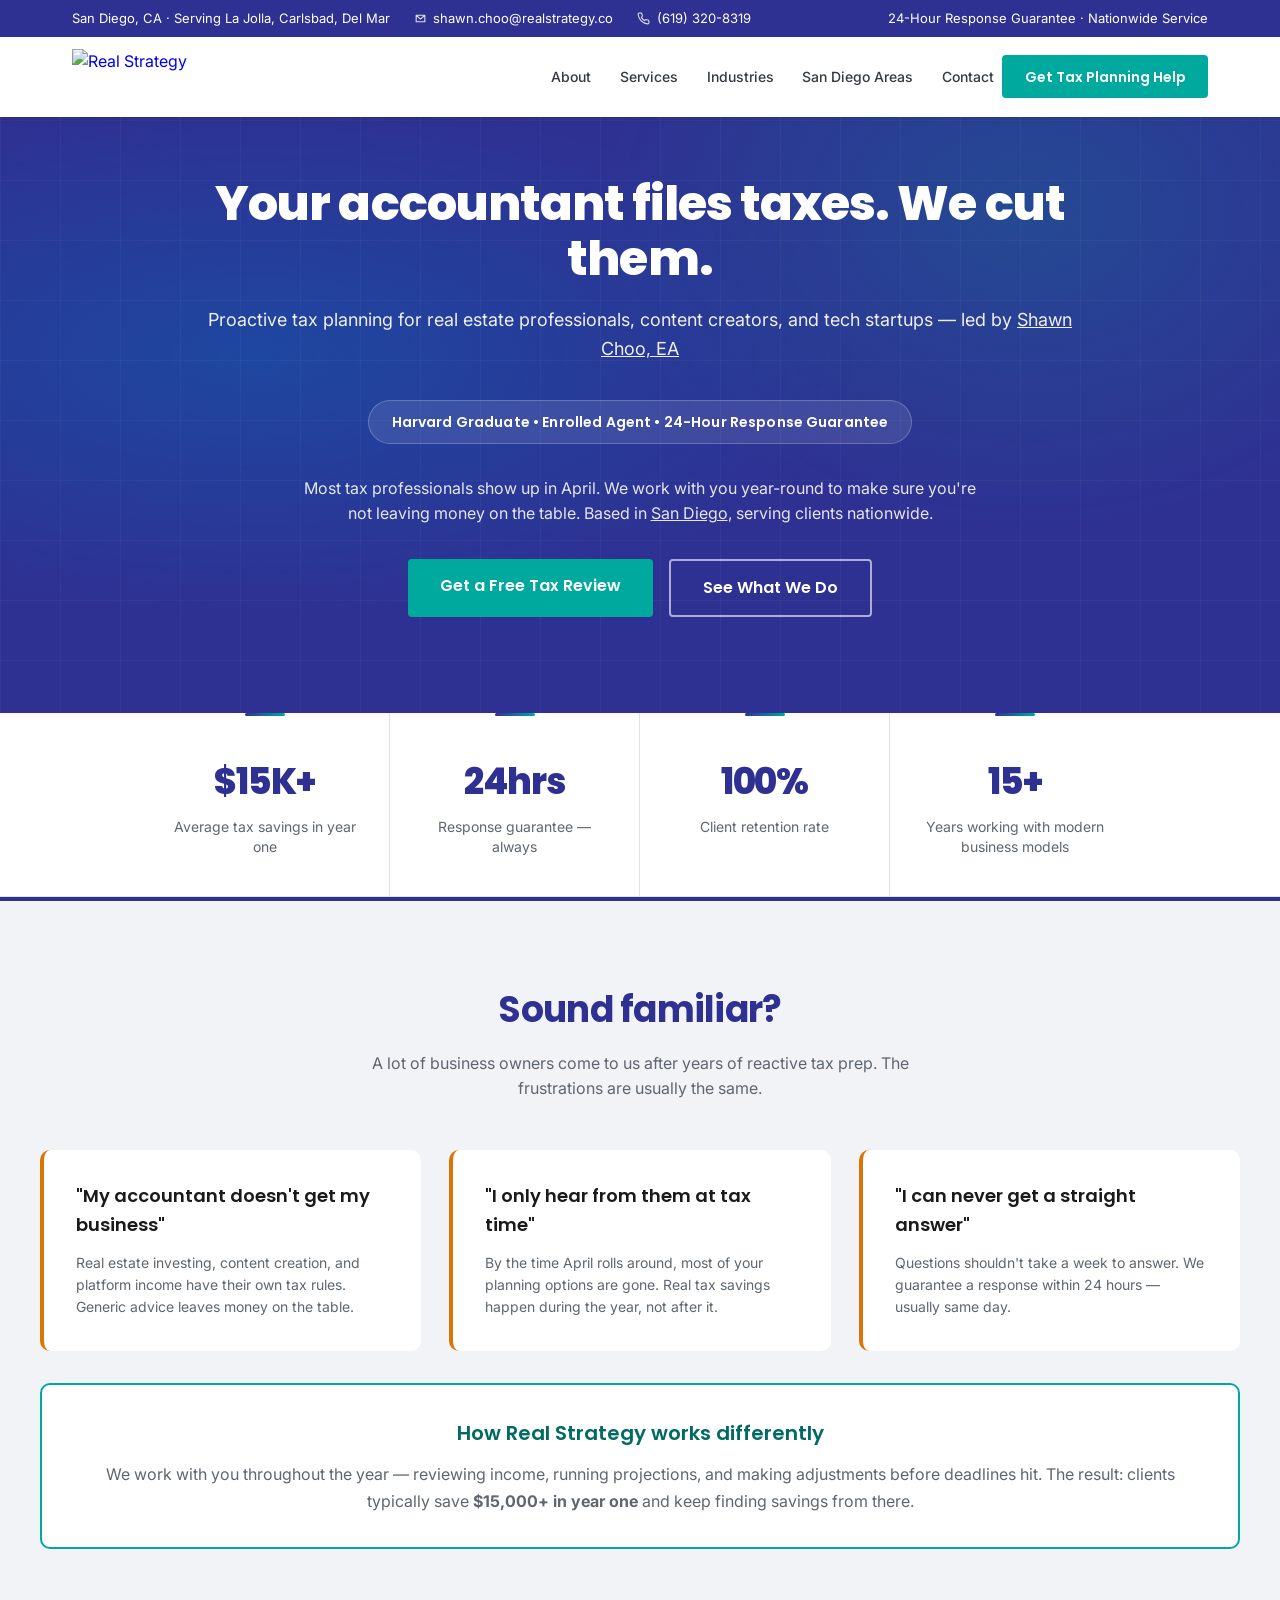
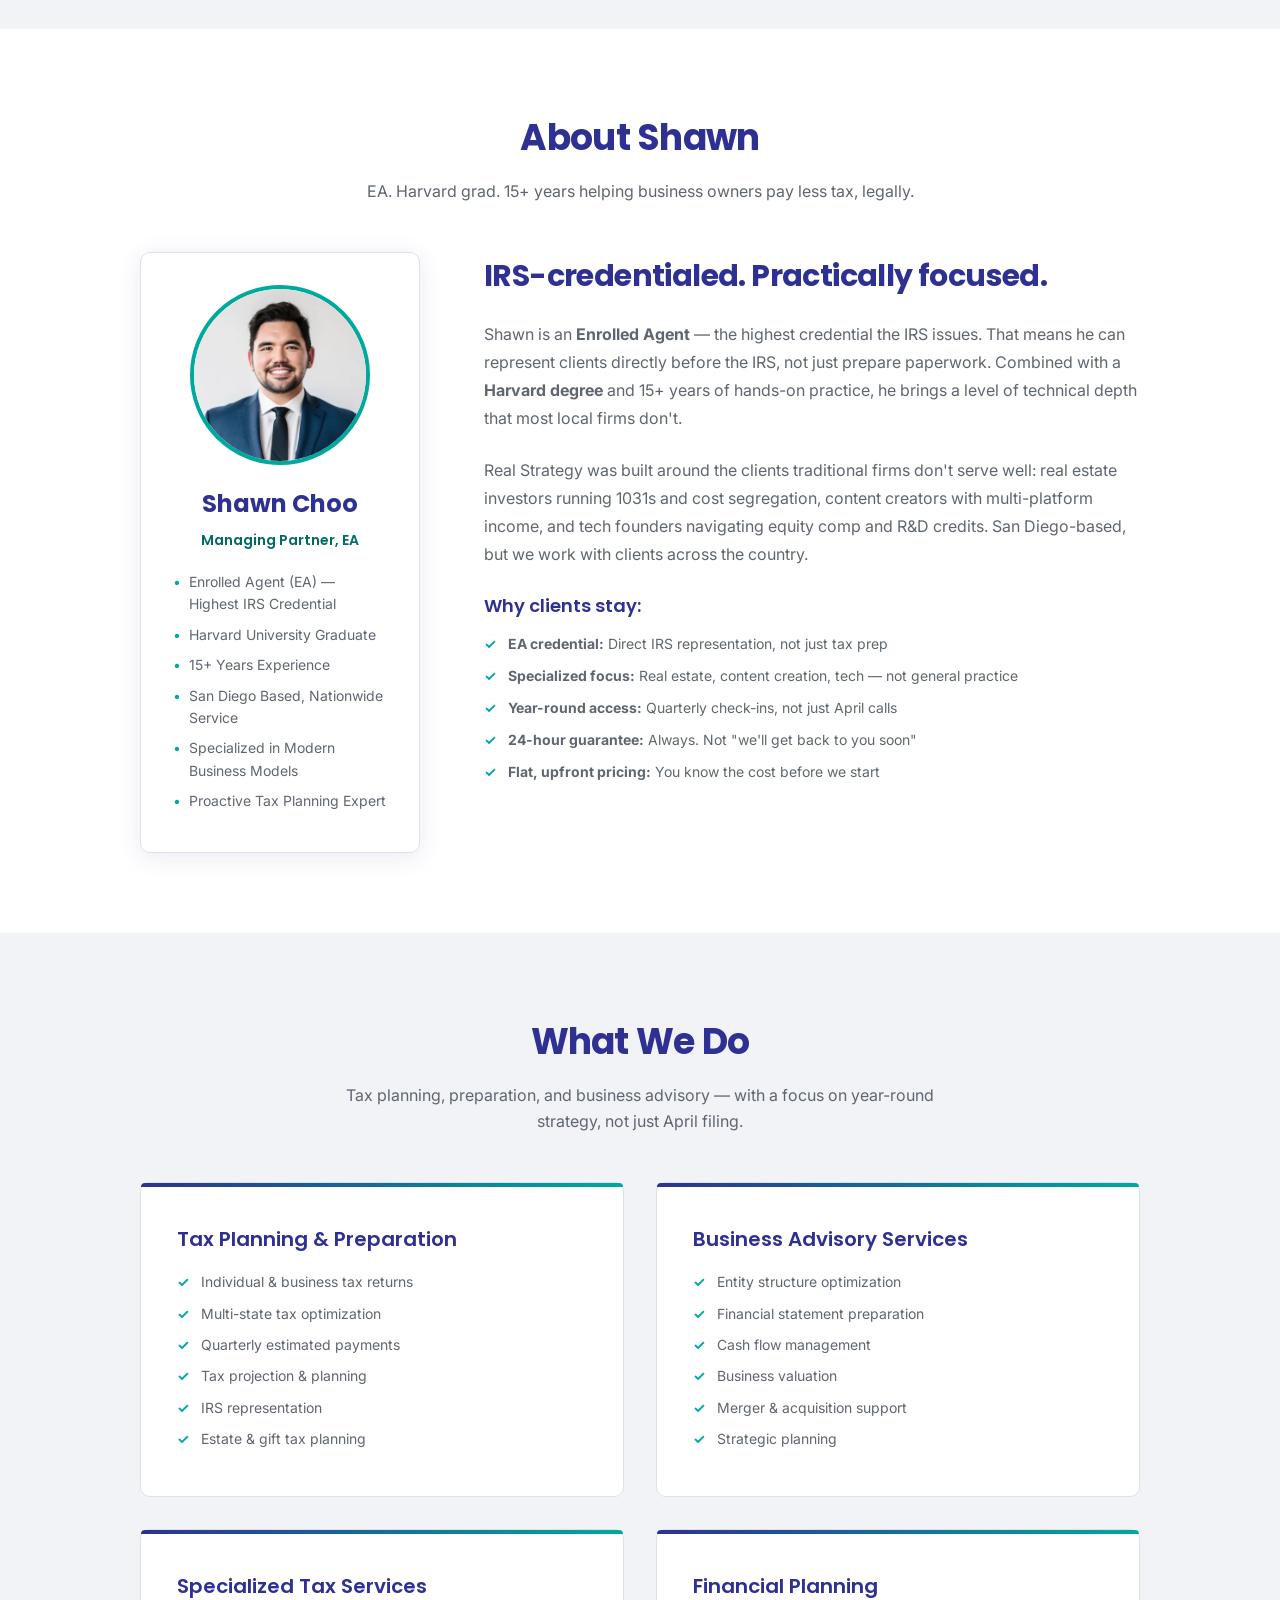
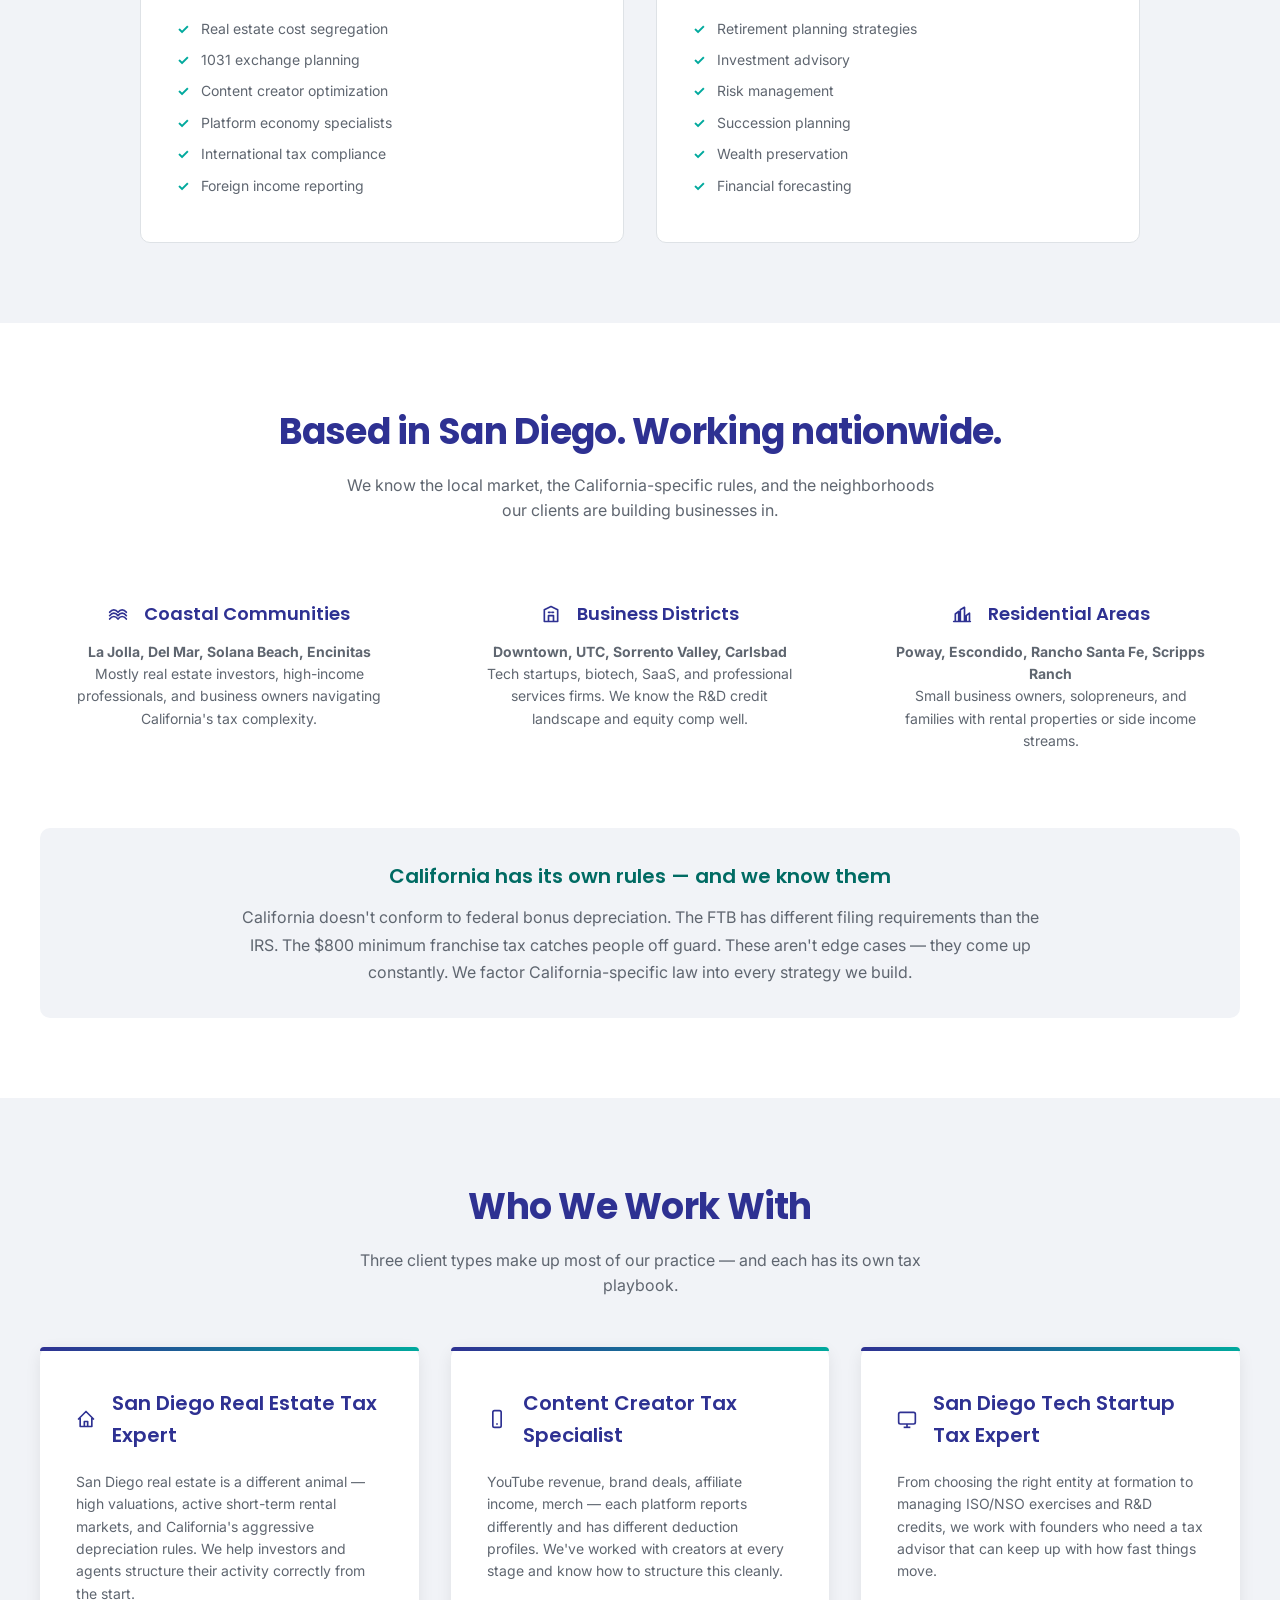
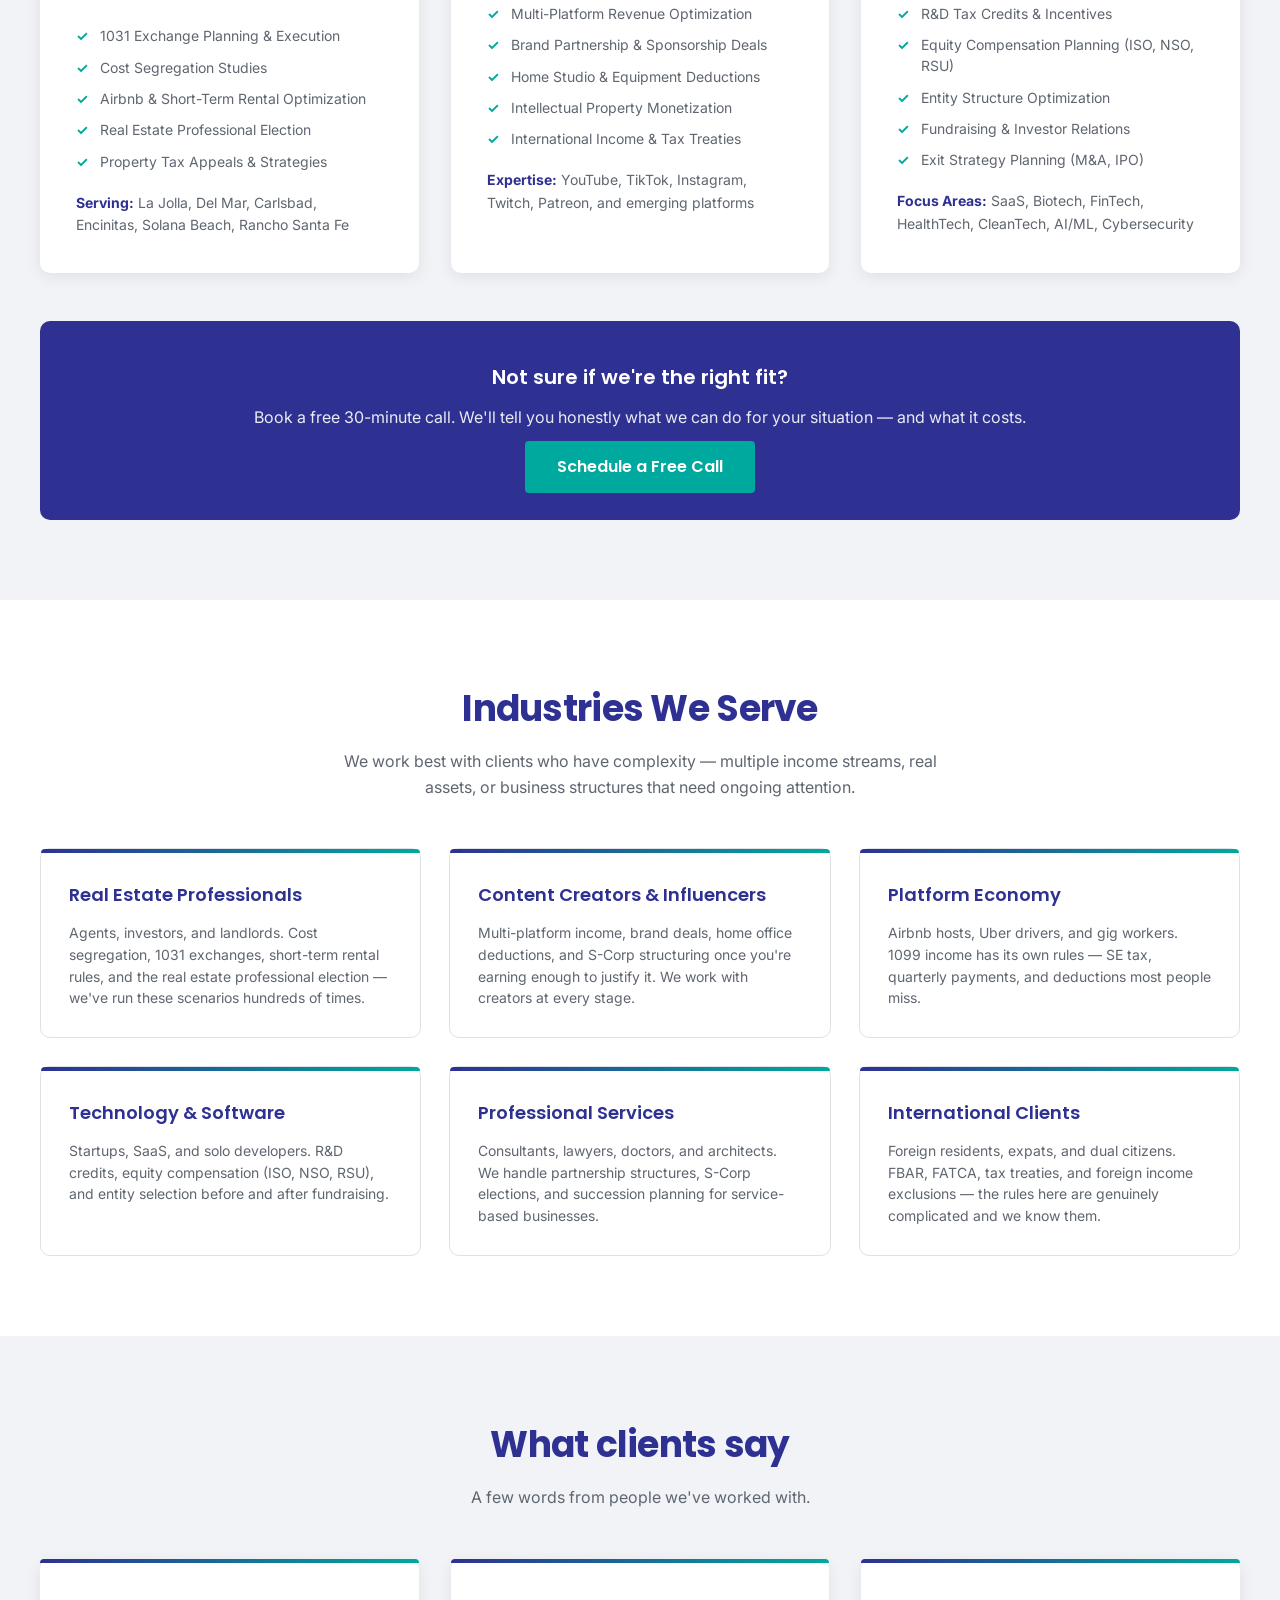
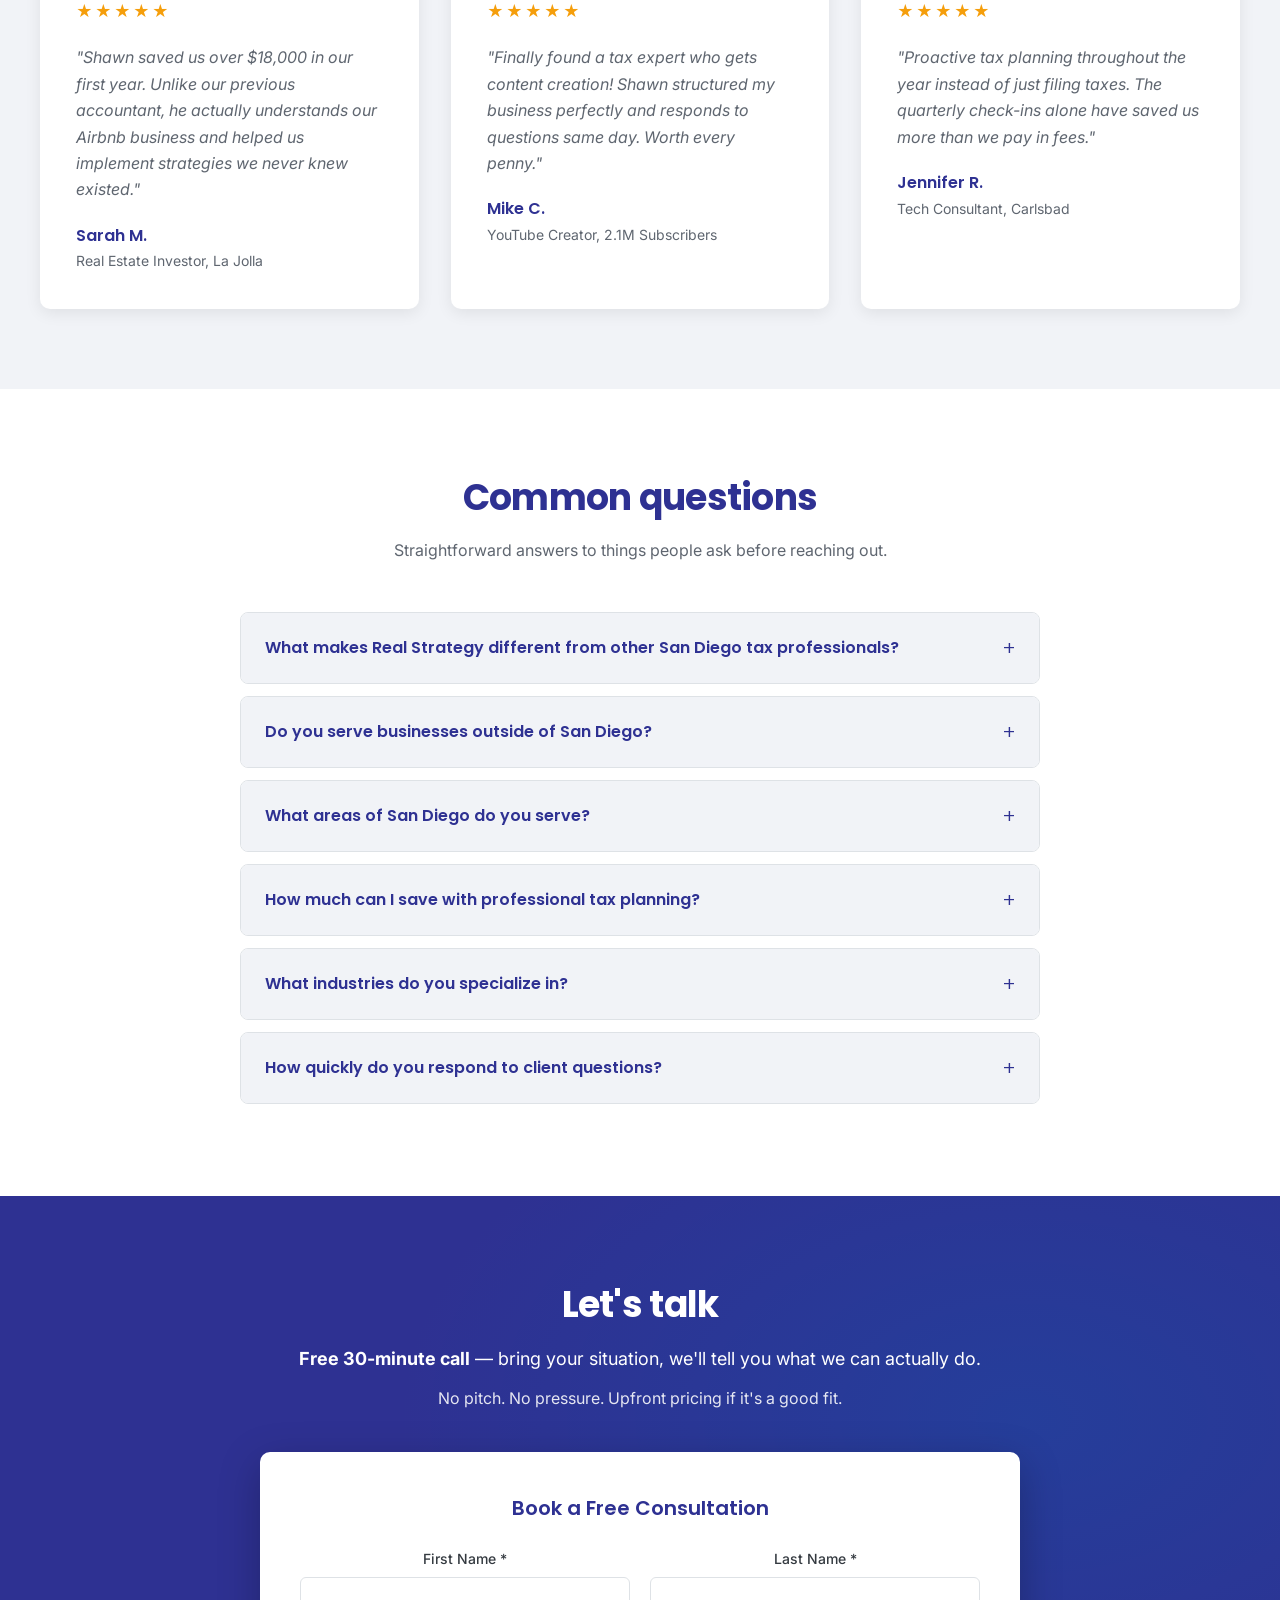
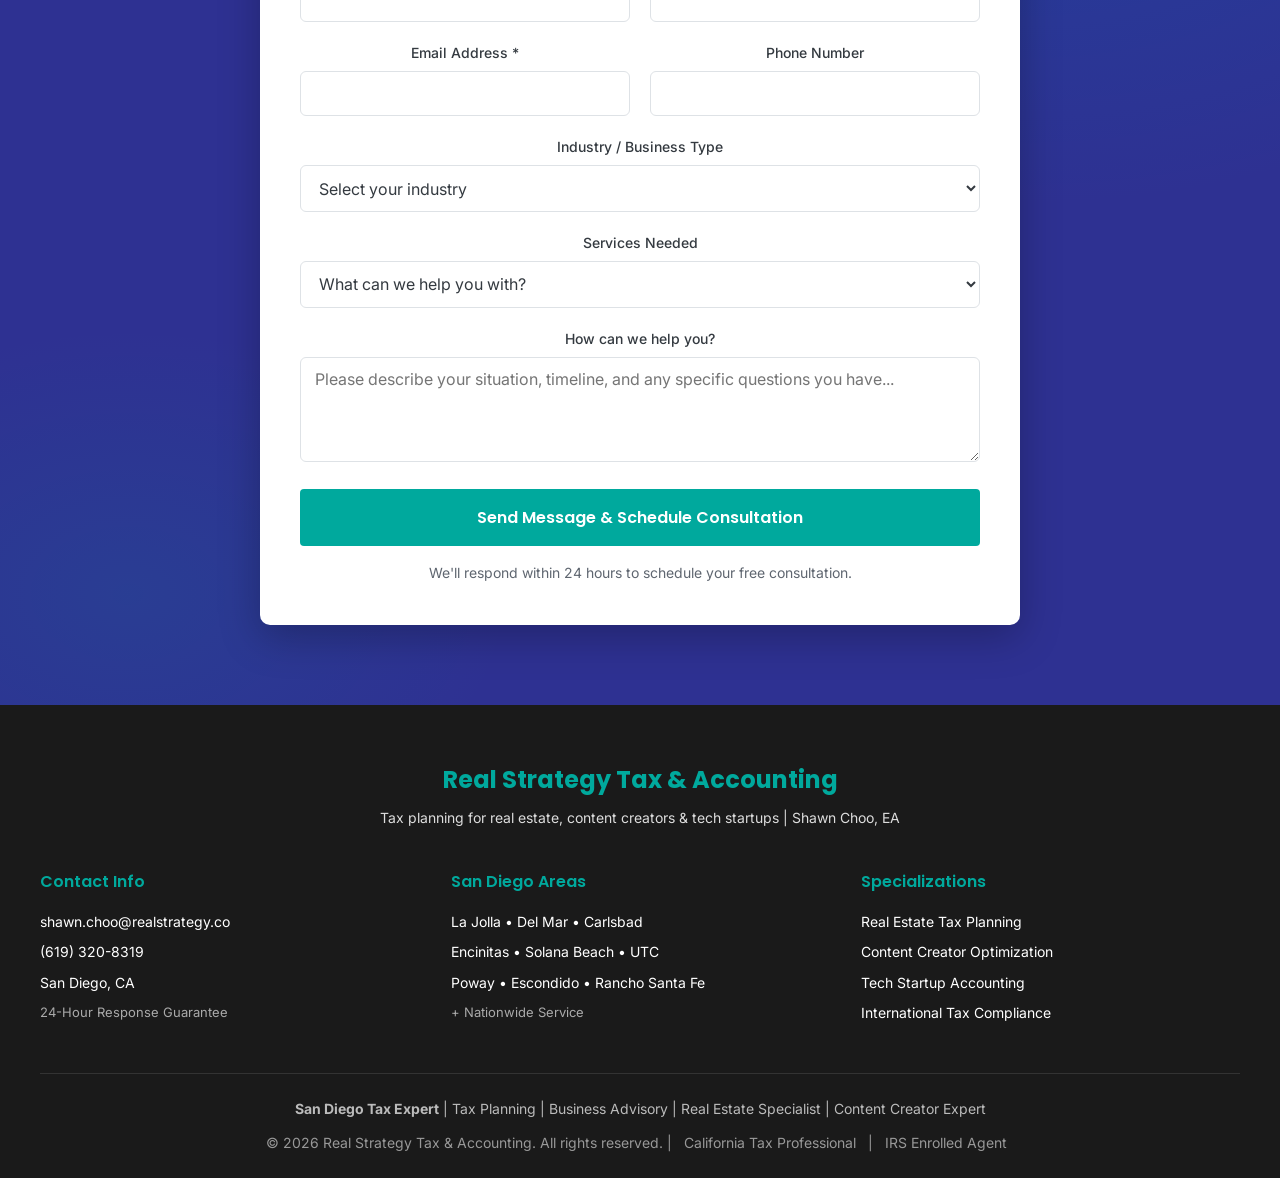
==== index.html @ 7170824a "design: type scale + color contrast + logo swap to PNG - Full type scale via CSS vars (xs/sm/md/base" ====
<!DOCTYPE html>
<html lang="en">
<head>
    <meta charset="UTF-8">
    <meta name="viewport" content="width=device-width, initial-scale=1.0">
    <title>San Diego Tax Expert | Real Strategy Tax & Accounting | Shawn Choo EA | Modern Business Tax Planning</title>
    <meta name="description" content="Top-rated San Diego tax expert specializing in modern businesses. Expert tax planning for real estate, content creators, tech startups. Serving La Jolla, Carlsbad, Del Mar. Free consultation.">
    <meta name="keywords" content="San Diego tax expert, Enrolled Agent San Diego, tax planning La Jolla, Carlsbad tax services, Del Mar accountant, real estate tax specialist, content creator tax optimization, tech startup accounting, 1031 exchange San Diego, cost segregation studies, YouTube tax planning, influencer tax services, small business accounting San Diego">
    <meta name="author" content="Shawn Choo, EA">
    <meta name="robots" content="index, follow, max-snippet:-1, max-image-preview:large, max-video-preview:-1">
    <link rel="canonical" href="https://www.realstrategy.co/">
    <meta name="geo.region" content="US-CA">
    <meta name="geo.placename" content="San Diego">
    <meta name="geo.position" content="32.7157;-117.1611">
    <meta name="ICBM" content="32.7157, -117.1611">
    <meta property="og:type" content="website">
    <meta property="og:title" content="San Diego Tax Expert | Real Strategy Tax & Accounting">
    <meta property="og:description" content="Top-rated San Diego tax expert specializing in modern businesses. Expert tax planning for real estate, content creators, tech startups.">
    <meta property="og:url" content="https://www.realstrategy.co/">
    <meta property="og:site_name" content="Real Strategy Tax & Accounting">
    <meta property="og:locale" content="en_US">
    <meta property="og:image" content="https://www.realstrategy.co/Headshot.jfif">
    <meta property="og:image:width" content="1200">
    <meta property="og:image:height" content="630">
    <meta property="og:image:alt" content="Shawn Choo EA - San Diego Tax Expert and Enrolled Agent">
    <meta name="twitter:card" content="summary_large_image">
    <meta name="twitter:title" content="San Diego Tax Expert | Real Strategy Tax & Accounting">
    <meta name="twitter:description" content="Top-rated San Diego tax expert specializing in modern businesses. Expert tax planning for real estate, content creators, tech startups.">
    <meta name="twitter:image" content="https://www.realstrategy.co/Headshot.jfif">
    <meta name="twitter:image:alt" content="Shawn Choo EA - San Diego Tax Expert">
    <script type="application/ld+json">
    {
        "@context": "https://schema.org",
        "@type": "AccountingService",
        "name": "Real Strategy Tax & Accounting",
        "description": "Professional tax planning and accounting services for modern businesses in San Diego",
        "url": "https://www.realstrategy.co/",
        "telephone": "+1-619-320-8319",
        "email": "shawn.choo@realstrategy.co",
        "address": { "@type": "PostalAddress", "addressLocality": "San Diego", "addressRegion": "CA", "addressCountry": "US" },
        "geo": { "@type": "GeoCoordinates", "latitude": "32.7157", "longitude": "-117.1611" },
        "areaServed": ["San Diego","La Jolla","Carlsbad","Del Mar","Encinitas","Solana Beach","Rancho Santa Fe","Poway","Escondido","California"],
        "serviceType": ["Tax Planning","Business Accounting","Real Estate Tax Services","Content Creator Tax Optimization","Startup Tax Planning","International Tax Compliance"],
        "founder": { "@type": "Person", "name": "Shawn Choo", "jobTitle": "Enrolled Agent", "alumniOf": "Harvard University" },
        "priceRange": "$$",
        "paymentAccepted": ["Cash","Check","Credit Card","Bank Transfer"],
        "openingHours": "Mo-Fr 09:00-18:00"
    }
    </script>
    <script type="application/ld+json">
    {
        "@context": "https://schema.org",
        "@type": "FAQPage",
        "mainEntity": [
            {
                "@type": "Question",
                "name": "What makes Real Strategy different from other San Diego tax professionals?",
                "acceptedAnswer": {
                    "@type": "Answer",
                    "text": "We specialize in business models that most accountants don't know well — real estate investors, content creators, tech founders. We work with you year-round instead of showing up at tax time. And you can actually reach us: 24-hour response guaranteed, most messages answered same day."
                }
            },
            {
                "@type": "Question",
                "name": "Do you serve businesses outside of San Diego?",
                "acceptedAnswer": {
                    "@type": "Answer",
                    "text": "Yes. We're based in San Diego and know California law well, but we work with clients across the country. Most of our client relationships are fully remote — video calls, a shared client portal, and quick turnaround on questions."
                }
            },
            {
                "@type": "Question",
                "name": "What areas of San Diego do you serve?",
                "acceptedAnswer": {
                    "@type": "Answer",
                    "text": "All of San Diego County — La Jolla, Del Mar, Carlsbad, Encinitas, Solana Beach, Rancho Santa Fe, Poway, Escondido, UTC, Sorrento Valley, downtown, and everywhere in between."
                }
            },
            {
                "@type": "Question",
                "name": "How much can I save with professional tax planning?",
                "acceptedAnswer": {
                    "@type": "Answer",
                    "text": "It depends on your income, structure, and what's already been done. Clients new to proactive planning typically save $10,000–$20,000+ in year one. We'll give you a realistic estimate in your first consultation."
                }
            },
            {
                "@type": "Question",
                "name": "What industries do you specialize in?",
                "acceptedAnswer": {
                    "@type": "Answer",
                    "text": "Real estate investors and agents, content creators, tech and AI startups, platform/gig economy businesses, professional services, and international clients."
                }
            },
            {
                "@type": "Question",
                "name": "How quickly do you respond to client questions?",
                "acceptedAnswer": {
                    "@type": "Answer",
                    "text": "We guarantee a response within 24 hours. In practice, most messages get a reply the same day."
                }
            }
        ]
    }
    </script>
    <link rel="preconnect" href="https://fonts.googleapis.com">
    <link rel="preconnect" href="https://fonts.gstatic.com" crossorigin>
    <link href="https://fonts.googleapis.com/css2?family=Inter:wght@300;400;500;600;700&family=Poppins:wght@300;400;500;600;700;800&display=swap" rel="stylesheet">
    <style>
        * { margin: 0; padding: 0; box-sizing: border-box; }
        :root {
            --navy: #2E3192; --blue: #0071BC; --teal: #00A99D; --teal-text: #006b63; --woodsmoke: #1a1a1a;
            --white: #ffffff; --light-gray: #f1f3f7; --medium-gray: #5f6670;
            --dark-gray: #343a40; --border-gray: #dee2e6;
            --amber: #d97706;

            /* Type scale */
            --text-xs:   0.75rem;   /* 12px */
            --text-sm:   0.8125rem; /* 13px */
            --text-md:   0.875rem;  /* 14px */
            --text-base: 1rem;      /* 16px */
            --text-lg:   1.125rem;  /* 18px */
            --text-xl:   1.25rem;   /* 20px */
            --text-2xl:  1.5rem;    /* 24px */
            --text-3xl:  1.875rem;  /* 30px */
            --text-4xl:  2.25rem;   /* 36px */
            --text-5xl:  3rem;      /* 48px */

            --font-heading: 'Poppins', sans-serif;
            --font-body: 'Inter', sans-serif;
        }
        body { font-family: var(--font-body); line-height: 1.6; color: var(--dark-gray); background: var(--white); font-size: var(--text-base); }
        h1,h2,h3,h4,h5,h6 { font-family: var(--font-heading); }
        .stat-number,.section-header h2,.cta-button,.btn-primary,.btn-secondary,.credentials-badge { font-family: var(--font-heading); }

        .skip-link { position: absolute; top: -40px; left: 0; background: var(--navy); color: var(--white); padding: 0.75rem 1.25rem; text-decoration: none; font-family: var(--font-heading); font-weight: 600; font-size: var(--text-base); z-index: 9999; border-radius: 0 0 6px 0; }
        .skip-link:focus { top: 0; }

        :focus-visible { outline: 3px solid var(--teal); outline-offset: 2px; border-radius: 3px; }
        .hero a:focus-visible, .contact-section a:focus-visible { outline-color: var(--white); }
        .btn-primary:focus-visible, .cta-button:focus-visible { outline-color: var(--navy); outline-offset: 3px; }
        .form-group input:focus-visible, .form-group select:focus-visible, .form-group textarea:focus-visible { outline: none; }

        .section-icon { width: 20px; height: 20px; display: inline-block; vertical-align: -3px; margin-right: 0.5rem; flex-shrink: 0; }
        .area-card h3 { display: flex; align-items: center; justify-content: center; gap: 0.5rem; }
        .spec-card h3 { display: flex; align-items: center; gap: 0.5rem; }

        .reveal { opacity: 0; transform: translateY(28px); transition: opacity 0.6s ease, transform 0.6s ease; }
        .reveal.visible { opacity: 1; transform: translateY(0); }
        .reveal-delay-1 { transition-delay: 0.1s; }
        .reveal-delay-2 { transition-delay: 0.2s; }
        .reveal-delay-3 { transition-delay: 0.3s; }

        @media (prefers-reduced-motion: reduce) {
            *, *::before, *::after { animation-duration: 0.01ms !important; animation-iteration-count: 1 !important; transition-duration: 0.01ms !important; scroll-behavior: auto !important; }
            .reveal { opacity: 1; transform: none; }
            .service-card:hover, .industry-card:hover, .spec-card:hover, .area-card:hover, .testimonial-card:hover, .btn-primary:hover, .btn-secondary:hover, .cta-button:hover { transform: none; }
        }

        .header { background: var(--white); box-shadow: 0 2px 8px rgba(0,0,0,0.08); position: fixed; top: 0; width: 100%; z-index: 1000; transition: box-shadow 0.3s ease; }
        .header.scrolled { box-shadow: 0 4px 20px rgba(0,0,0,0.15); }
        .header-top { background: var(--navy); color: var(--white); padding: 0.5rem 0; font-size: var(--text-sm); font-family: var(--font-body); }
        .header-top .container { max-width: 1200px; margin: 0 auto; padding: 0 2rem; display: flex; justify-content: space-between; align-items: center; }
        .contact-info { display: flex; gap: 1.5rem; align-items: center; }
        .contact-info a { color: var(--white); text-decoration: none; display: inline-flex; align-items: center; gap: 0.4rem; transition: color 0.2s ease; }
        .contact-info a:hover { color: var(--teal); }
        .contact-info svg { width: 13px; height: 13px; opacity: 0.85; }
        .header-main { padding: 0.75rem 0; }
        .header-main .container { max-width: 1200px; margin: 0 auto; padding: 0 2rem; display: flex; justify-content: space-between; align-items: center; }
        .logo { display: flex; align-items: center; text-decoration: none; }
        .logo-img { height: 56px; width: auto; display: block; }

        .nav-wrap { display: flex; align-items: center; gap: 0.5rem; }
        nav ul { display: flex; list-style: none; gap: 1.8rem; }
        nav a { font-family: var(--font-body); color: var(--dark-gray); text-decoration: none; font-weight: 500; font-size: var(--text-md); padding: 0.4rem 0; transition: color 0.25s ease; border-bottom: 2px solid transparent; }
        nav a:hover { color: var(--navy); border-bottom-color: var(--teal); }
        .cta-button { background: var(--teal); color: var(--white); padding: 0.65rem 1.4rem; border-radius: 4px; text-decoration: none; font-weight: 600; font-size: var(--text-md); transition: all 0.25s ease; white-space: nowrap; font-family: var(--font-heading); }
        .cta-button:hover { background: #008a80; transform: translateY(-1px); }

        .hamburger { display: none; background: none; border: none; cursor: pointer; padding: 0.5rem; flex-direction: column; justify-content: center; gap: 5px; z-index: 1001; }
        .hamburger span { display: block; width: 22px; height: 2px; background: var(--dark-gray); border-radius: 2px; transition: all 0.3s ease; }
        .hamburger.active span:nth-child(1) { transform: rotate(45deg) translate(5px, 5px); }
        .hamburger.active span:nth-child(2) { opacity: 0; }
        .hamburger.active span:nth-child(3) { transform: rotate(-45deg) translate(5px, -5px); }

        .mobile-nav { display: none; position: fixed; top: 0; left: 0; right: 0; bottom: 0; background: rgba(0,0,0,0.5); z-index: 999; opacity: 0; transition: opacity 0.3s ease; }
        .mobile-nav.open { opacity: 1; }
        .mobile-nav-panel { position: absolute; top: 0; right: -300px; width: 280px; height: 100%; background: var(--white); box-shadow: -4px 0 20px rgba(0,0,0,0.15); padding: 5rem 1.5rem 2rem; transition: right 0.3s ease; }
        .mobile-nav.open .mobile-nav-panel { right: 0; }
        .mobile-nav-panel a { display: block; font-family: var(--font-body); color: var(--dark-gray); text-decoration: none; font-weight: 500; font-size: var(--text-base); padding: 0.85rem 0; border-bottom: 1px solid var(--border-gray); transition: color 0.2s ease; }
        .mobile-nav-panel a:hover { color: var(--navy); }
        .mobile-nav-panel .mobile-cta { display: block; background: var(--teal); color: var(--white); text-align: center; padding: 0.8rem 1.5rem; border-radius: 4px; font-family: var(--font-heading); font-weight: 600; font-size: var(--text-md); margin-top: 1.5rem; border-bottom: none; }
        .mobile-nav-panel .mobile-cta:hover { background: #008a80; color: var(--white); }

        .hero { position: relative; background: var(--navy); color: var(--white); padding: 11rem 2rem 6rem; text-align: center; overflow: hidden; }
        .hero::before { content: ''; position: absolute; inset: 0; background: radial-gradient(ellipse 80% 60% at 20% 50%, rgba(0,113,188,0.35) 0%, transparent 60%), radial-gradient(ellipse 60% 80% at 80% 30%, rgba(0,169,157,0.2) 0%, transparent 55%), radial-gradient(ellipse 50% 50% at 60% 80%, rgba(46,49,146,0.6) 0%, transparent 50%); pointer-events: none; }
        .hero::after { content: ''; position: absolute; inset: 0; background-image: linear-gradient(rgba(255,255,255,0.03) 1px, transparent 1px), linear-gradient(90deg, rgba(255,255,255,0.03) 1px, transparent 1px); background-size: 60px 60px; pointer-events: none; }
        .hero .container { position: relative; z-index: 1; max-width: 900px; margin: 0 auto; }
        .hero h1 { font-size: var(--text-5xl); font-weight: 800; margin-bottom: 1.25rem; line-height: 1.15; letter-spacing: -0.02em; }
        .hero .lead { font-family: var(--font-body); font-size: var(--text-lg); margin-bottom: 1rem; opacity: 0.92; }
        .hero .sub { font-size: var(--text-base); max-width: 680px; margin: 0 auto; opacity: 0.88; font-family: var(--font-body); }
        .credentials-badge { background: rgba(255,255,255,0.1); color: var(--white); padding: 0.6rem 1.4rem; border-radius: 25px; font-size: var(--text-md); font-weight: 600; display: inline-block; margin: 1.25rem 0 2rem; border: 1px solid rgba(255,255,255,0.22); letter-spacing: 0.01em; }
        .hero-buttons { display: flex; gap: 1rem; justify-content: center; flex-wrap: wrap; margin-top: 2rem; }
        .btn-primary { background: var(--teal); color: var(--white); padding: 0.9rem 2rem; border-radius: 4px; text-decoration: none; font-weight: 600; transition: all 0.25s ease; border: none; cursor: pointer; font-size: var(--text-base); font-family: var(--font-heading); }
        .btn-primary:hover { background: #008a80; transform: translateY(-2px); }
        .btn-secondary { background: transparent; color: var(--white); padding: 0.9rem 2rem; border: 2px solid rgba(255,255,255,0.6); border-radius: 4px; text-decoration: none; font-weight: 600; transition: all 0.25s ease; font-size: var(--text-base); font-family: var(--font-heading); }
        .btn-secondary:hover { background: var(--white); color: var(--navy); border-color: var(--white); }

        .stats-bar { background: var(--white); border-bottom: 1px solid var(--border-gray); padding: 0; }
        .stats-grid { max-width: 1000px; margin: 0 auto; display: grid; grid-template-columns: repeat(4, 1fr); }
        .stat-item { padding: 2.5rem 1.5rem; text-align: center; border-right: 1px solid var(--border-gray); position: relative; }
        .stat-item:last-child { border-right: none; }
        .stat-item::before { content: ''; position: absolute; top: 0; left: 50%; transform: translateX(-50%); width: 40px; height: 3px; background: linear-gradient(90deg, var(--navy), var(--teal)); border-radius: 2px; }
        .stat-number { font-family: var(--font-heading); font-size: var(--text-4xl); font-weight: 800; color: var(--navy); display: block; letter-spacing: -0.03em; }
        .stat-label { color: var(--medium-gray); font-size: var(--text-md); margin-top: 0.4rem; font-family: var(--font-body); line-height: 1.4; }

        .section { padding: 5rem 2rem; }
        .section.bg-light { background: var(--light-gray); }
        .container { max-width: 1200px; margin: 0 auto; }
        .section-header { text-align: center; margin-bottom: 3rem; }
        .section-header h2 { font-size: var(--text-4xl); color: var(--navy); margin-bottom: 0.75rem; font-weight: 700; letter-spacing: -0.02em; }
        .section-header p { font-size: var(--text-base); color: var(--medium-gray); max-width: 600px; margin: 0 auto; font-family: var(--font-body); }

        .about-content { display: grid; grid-template-columns: 280px 1fr; gap: 4rem; align-items: start; max-width: 1000px; margin: 0 auto; }
        .profile-card { background: var(--white); border-radius: 10px; padding: 2rem; text-align: center; box-shadow: 0 4px 24px rgba(46,49,146,0.1); border: 1px solid var(--border-gray); }
        .profile-image { width: 180px; height: 180px; border-radius: 50%; object-fit: cover; margin: 0 auto 1.25rem; display: block; border: 4px solid var(--teal); }
        .profile-card h3 { font-size: var(--text-2xl); color: var(--navy); margin-bottom: 0.3rem; font-weight: 700; }
        .profile-title { color: var(--teal-text); font-weight: 600; margin-bottom: 1rem; font-size: var(--text-md); font-family: var(--font-heading); }
        .credentials-list { text-align: left; margin-top: 1.25rem; list-style: none; }
        .credentials-list li { color: var(--medium-gray); margin-bottom: 0.5rem; font-size: var(--text-md); padding-left: 1rem; position: relative; }
        .credentials-list li::before { content: '•'; position: absolute; left: 0; color: var(--teal); }
        .about-text h2 { font-size: var(--text-3xl); color: var(--navy); margin-bottom: 1.25rem; font-weight: 700; letter-spacing: -0.02em; }
        .about-text h3 { font-size: var(--text-lg); color: var(--navy); margin-bottom: 0.75rem; font-weight: 600; }
        .about-text p { color: var(--medium-gray); margin-bottom: 1.5rem; line-height: 1.75; font-size: var(--text-base); }
        .about-text ul li { margin-bottom: 0.6rem; padding-left: 1.5rem; position: relative; font-size: var(--text-md); color: var(--medium-gray); }
        .about-text ul li span { position: absolute; left: 0; color: var(--teal); font-weight: 700; }

        .services-grid { display: grid; grid-template-columns: repeat(2, 1fr); gap: 2rem; max-width: 1000px; margin: 0 auto; }
        .service-card { background: var(--white); padding: 2.25rem; border-radius: 10px; border: 1px solid var(--border-gray); transition: all 0.3s ease; position: relative; }
        .service-card::before { content: ''; position: absolute; top: 0; left: 0; right: 0; height: 4px; background: linear-gradient(90deg, var(--navy), var(--teal)); border-radius: 10px 10px 0 0; }
        .service-card:hover { transform: translateY(-5px); box-shadow: 0 8px 30px rgba(0,0,0,0.1); }
        .service-card h3 { font-size: var(--text-xl); color: var(--navy); margin-bottom: 1rem; font-weight: 600; padding-top: 0.25rem; }
        .service-card ul { list-style: none; }
        .service-card li { color: var(--medium-gray); margin-bottom: 0.65rem; padding-left: 1.5rem; position: relative; line-height: 1.5; font-size: var(--text-md); }
        .service-card li::before { content: '✓'; position: absolute; left: 0; color: var(--teal); font-weight: 700; }

        .industries-grid { display: grid; grid-template-columns: repeat(auto-fit, minmax(280px, 1fr)); gap: 1.75rem; }
        .industry-card { background: var(--white); padding: 1.75rem; border-radius: 10px; border: 1px solid var(--border-gray); transition: all 0.3s ease; position: relative; }
        .industry-card::before { content: ''; position: absolute; top: 0; left: 0; right: 0; height: 4px; background: linear-gradient(90deg, var(--navy), var(--teal)); border-radius: 10px 10px 0 0; }
        .industry-card:hover { transform: translateY(-3px); box-shadow: 0 6px 22px rgba(0,0,0,0.09); }
        .industry-card h3 { color: var(--navy); margin-bottom: 0.75rem; font-weight: 600; font-size: var(--text-lg); padding-top: 0.25rem; }
        .industry-card p { color: var(--medium-gray); font-size: var(--text-md); line-height: 1.55; }

        .contact-section { background: var(--navy); color: var(--white); padding: 5rem 2rem; position: relative; overflow: hidden; }
        .contact-section::before { content: ''; position: absolute; inset: 0; background: radial-gradient(ellipse 70% 50% at 80% 20%, rgba(0,113,188,0.2) 0%, transparent 70%), radial-gradient(ellipse 50% 40% at 10% 90%, rgba(0,169,157,0.1) 0%, transparent 60%); pointer-events: none; }
        .contact-content { max-width: 760px; margin: 0 auto; text-align: center; position: relative; z-index: 1; }
        .contact-section h2 { font-size: var(--text-4xl); margin-bottom: 0.75rem; font-weight: 700; letter-spacing: -0.02em; }
        .contact-section .lead { font-size: var(--text-lg); margin-bottom: 0.75rem; }
        .contact-section .sub { opacity: 0.88; font-size: var(--text-base); }
        .contact-form { background: var(--white); padding: 2.5rem; border-radius: 10px; margin-top: 2.5rem; color: var(--dark-gray); box-shadow: 0 12px 40px rgba(0,0,0,0.25); }
        .contact-form h3 { color: var(--navy); margin-bottom: 1.5rem; text-align: center; font-size: var(--text-xl); font-weight: 600; }
        .form-row { display: grid; grid-template-columns: 1fr 1fr; gap: 1.25rem; }
        .form-group { margin-bottom: 1.25rem; }
        .form-group label { display: block; margin-bottom: 0.45rem; font-weight: 500; color: var(--dark-gray); font-size: var(--text-md); font-family: var(--font-body); }
        .form-group input, .form-group select, .form-group textarea { width: 100%; padding: 0.7rem 0.9rem; border: 1.5px solid var(--border-gray); border-radius: 6px; font-family: var(--font-body); font-size: var(--text-base); transition: border-color 0.25s ease, box-shadow 0.25s ease; background: var(--white); color: var(--dark-gray); }
        .form-group input:focus, .form-group select:focus, .form-group textarea:focus { outline: none; border-color: var(--navy); box-shadow: 0 0 0 3px rgba(46,49,146,0.15); }
        .form-group input[aria-invalid="true"], .form-group select[aria-invalid="true"], .form-group textarea[aria-invalid="true"] { border-color: #b91c1c; }
        .form-foot-note { text-align: center; margin-top: 1rem; font-size: var(--text-md); color: var(--medium-gray); }
        .form-success { display: none; background: #f0fdf4; border: 1.5px solid #22c55e; border-radius: 8px; padding: 2rem; text-align: center; margin-top: 1rem; }
        .form-success.visible { display: block; }
        .form-success-icon { font-size: var(--text-4xl); margin-bottom: 0.75rem; }
        .form-success h4 { font-family: var(--font-heading); color: #166534; font-size: var(--text-xl); margin-bottom: 0.5rem; }
        .form-success p { color: #15803d; font-size: var(--text-base); }
        .form-error-msg { display: none; background: #fef2f2; border: 1.5px solid #f87171; border-radius: 6px; padding: 0.75rem 1rem; color: #b91c1c; font-size: var(--text-md); margin-bottom: 1rem; }
        .form-error-msg.visible { display: block; }

        .footer { background: var(--woodsmoke); color: var(--white); padding: 3.5rem 2rem 1.5rem; }
        .footer-content { max-width: 1200px; margin: 0 auto; text-align: center; }
        .footer-logo { font-family: var(--font-heading); font-size: var(--text-2xl); font-weight: 700; color: var(--teal); margin-bottom: 0.5rem; }
        .footer-tagline { font-size: var(--text-md); opacity: 0.85; margin-bottom: 1rem; }
        .footer a { color: inherit; text-decoration: none; transition: color 0.2s ease; }
        .footer a:hover { color: var(--teal); }
        .footer-grid { display: grid; grid-template-columns: repeat(auto-fit, minmax(240px, 1fr)); gap: 2rem; margin: 2.5rem 0; text-align: left; }
        .footer-col h4 { color: var(--teal); margin-bottom: 1rem; font-family: var(--font-heading); font-size: var(--text-base); font-weight: 600; }
        .footer-col p { margin-bottom: 0.5rem; font-size: var(--text-md); }
        .footer-col .muted { font-size: var(--text-sm); color: #aaa; }
        .footer-bottom { border-top: 1px solid #333; padding-top: 1.5rem; text-align: center; }
        .footer-bottom .meta { margin-bottom: 0.75rem; font-size: var(--text-md); opacity: 0.7; }
        .footer-bottom .copy { opacity: 0.55; font-size: var(--text-md); }

        .problem-section { background: var(--light-gray); border-top: 4px solid var(--navy); }
        .problem-card { background: var(--white); padding: 2rem; border-radius: 10px; border-left: 4px solid var(--amber); }
        .problem-card h3 { color: var(--woodsmoke); margin-bottom: 0.75rem; font-size: var(--text-lg); font-weight: 600; }
        .problem-card p { color: var(--medium-gray); font-size: var(--text-md); }
        .problem-callout { text-align: center; margin-top: 2rem; padding: 2rem; background: var(--white); border-radius: 10px; border: 2px solid var(--teal); }
        .problem-callout h3 { color: var(--teal-text); margin-bottom: 0.75rem; font-size: var(--text-xl); font-weight: 600; }
        .problem-callout p { color: var(--medium-gray); font-size: var(--text-base); line-height: 1.7; }

        .spec-card { background: var(--white); padding: 2.25rem; border-radius: 10px; box-shadow: 0 4px 16px rgba(0,0,0,0.08); transition: all 0.3s ease; position: relative; }
        .spec-card::before { content: ''; position: absolute; top: 0; left: 0; right: 0; height: 4px; background: linear-gradient(90deg, var(--navy), var(--teal)); border-radius: 10px 10px 0 0; }
        .spec-card:hover { transform: translateY(-4px); box-shadow: 0 8px 28px rgba(0,0,0,0.12); }
        .spec-card h3 { color: var(--navy); margin-bottom: 1.25rem; font-weight: 600; font-size: var(--text-xl); padding-top: 0.25rem; }
        .spec-card p { color: var(--medium-gray); margin-bottom: 1.25rem; font-size: var(--text-md); line-height: 1.6; }
        .spec-card ul { list-style: none; padding: 0; }
        .spec-card li { margin-bottom: 0.65rem; padding-left: 1.5rem; position: relative; color: var(--medium-gray); font-size: var(--text-md); line-height: 1.5; }
        .spec-card li::before { content: '✓'; position: absolute; left: 0; color: var(--teal); font-weight: 700; }
        .spec-card .meta { margin-top: 1.25rem; font-size: var(--text-md); }
        .spec-card .meta strong { color: var(--navy); }
        .spec-card .meta span { color: var(--medium-gray); }

        .faq-item { border: 1px solid var(--border-gray); border-radius: 8px; margin-bottom: 0.75rem; overflow: hidden; }
        .faq-question { width: 100%; background: var(--light-gray); padding: 1.25rem 1.5rem; margin: 0; color: var(--navy); cursor: pointer; display: flex; justify-content: space-between; align-items: center; font-size: var(--text-base); font-weight: 600; font-family: var(--font-heading); user-select: none; transition: background 0.2s ease; border: none; text-align: left; }
        .faq-question:hover { background: #e3e7f0; }
        .faq-icon { font-size: var(--text-xl); font-weight: 300; flex-shrink: 0; margin-left: 1rem; transition: transform 0.3s ease; }
        .faq-item.open .faq-icon { transform: rotate(45deg); }
        .faq-answer { max-height: 0; overflow: hidden; transition: max-height 0.35s ease; }
        .faq-answer-inner { padding: 0 1.5rem 1.25rem; }
        .faq-answer-inner p { color: var(--medium-gray); line-height: 1.65; margin: 0; font-size: var(--text-base); }

        .testimonial-card { background: var(--white); padding: 2.25rem; border-radius: 10px; box-shadow: 0 4px 16px rgba(0,0,0,0.08); position: relative; }
        .testimonial-card::before { content: ''; position: absolute; top: 0; left: 0; right: 0; height: 4px; background: linear-gradient(90deg, var(--navy), var(--teal)); border-radius: 10px 10px 0 0; }
        .stars { margin-bottom: 1.25rem; font-size: var(--text-base); color: #f59e0b; letter-spacing: 2px; padding-top: 0.25rem; }
        .testimonial-card blockquote { font-style: italic; color: var(--medium-gray); font-size: var(--text-base); line-height: 1.65; margin-bottom: 1.25rem; }
        .testimonial-author { font-weight: 600; color: var(--navy); font-family: var(--font-heading); font-size: var(--text-base); }
        .testimonial-role { color: var(--medium-gray); font-size: var(--text-md); margin-top: 2px; }

        .area-card { text-align: center; padding: 1.75rem; }
        .area-card h3 { color: var(--navy); margin-bottom: 0.75rem; font-size: var(--text-lg); font-weight: 600; }
        .area-card p { color: var(--medium-gray); font-size: var(--text-md); line-height: 1.6; }

        .area-callout { background: var(--light-gray); padding: 2rem; border-radius: 10px; text-align: center; }
        .area-callout h3 { color: var(--teal-text); margin-bottom: 0.75rem; font-size: var(--text-xl); font-weight: 600; }
        .area-callout p { color: var(--medium-gray); line-height: 1.7; max-width: 800px; margin: 0 auto; font-size: var(--text-base); }

        .cta-banner { text-align: center; padding: 2.5rem; background: var(--navy); color: var(--white); border-radius: 10px; }
        .cta-banner h3 { margin-bottom: 0.75rem; font-size: var(--text-xl); font-weight: 600; }
        .cta-banner p { opacity: 0.9; margin-bottom: 1.5rem; font-size: var(--text-base); }

        @media (max-width: 768px) {
            .header-top { display: none; }
            .header-main { padding: 0.7rem 0; }
            .header-main .container { flex-direction: row; justify-content: space-between; align-items: center; padding: 0 1rem; }
            nav { display: none; }
            .desktop-cta { display: none; }
            .hamburger { display: flex; }
            .mobile-nav { display: block; pointer-events: none; }
            .mobile-nav.open { pointer-events: auto; }
            .logo-img { height: 42px; }
            .hero { padding: 5rem 1rem 3.5rem; }
            .hero h1 { font-size: var(--text-3xl); }
            .hero .lead { font-size: var(--text-base); }
            .hero .sub { font-size: var(--text-md); }
            .credentials-badge { font-size: var(--text-sm); padding: 0.5rem 1rem; }
            .hero-buttons { flex-direction: column; align-items: center; }
            .btn-primary, .btn-secondary { width: 100%; max-width: 280px; text-align: center; }
            .stats-grid { grid-template-columns: repeat(2, 1fr); }
            .stat-item { border-right: none; border-bottom: 1px solid var(--border-gray); padding: 2rem 1rem; }
            .stat-item:nth-child(odd) { border-right: 1px solid var(--border-gray); }
            .stat-item:nth-last-child(-n+2) { border-bottom: none; }
            .stat-number { font-size: var(--text-3xl); }
            .section { padding: 3.5rem 1rem; }
            .section-header h2 { font-size: var(--text-3xl); }
            .about-content { grid-template-columns: 1fr; gap: 2rem; text-align: center; }
            .profile-card { padding: 1.5rem; }
            .profile-image { width: 150px; height: 150px; }
            .credentials-list { text-align: left; }
            .about-text h2 { font-size: var(--text-2xl); }
            .services-grid { grid-template-columns: 1fr; }
            .industries-grid { grid-template-columns: 1fr; }
            .contact-section { padding: 3.5rem 1rem; }
            .contact-section h2 { font-size: var(--text-3xl); }
            .contact-form { padding: 1.5rem; }
            .form-row { grid-template-columns: 1fr; }
            .footer { padding: 2.5rem 1rem 1.5rem; }
        }
    </style>
</head>
<body>

    <a href="#main" class="skip-link">Skip to main content</a>

    <header class="header" id="site-header">
        <div class="header-top">
            <div class="container">
                <div class="contact-info">
                    <span>San Diego, CA · Serving La Jolla, Carlsbad, Del Mar</span>
                    <a href="mailto:shawn.choo@realstrategy.co" aria-label="Email Shawn Choo">
                        <svg viewBox="0 0 24 24" fill="none" stroke="currentColor" stroke-width="2" aria-hidden="true"><path stroke-linecap="round" stroke-linejoin="round" d="M4 6h16v12H4z M4 6l8 7 8-7"/></svg>
                        shawn.choo@realstrategy.co
                    </a>
                    <a href="tel:+16193208319" aria-label="Call (619) 320-8319">
                        <svg viewBox="0 0 24 24" fill="none" stroke="currentColor" stroke-width="2" aria-hidden="true"><path stroke-linecap="round" stroke-linejoin="round" d="M22 16.92v3a2 2 0 01-2.18 2 19.79 19.79 0 01-8.63-3.07 19.5 19.5 0 01-6-6 19.79 19.79 0 01-3.07-8.67A2 2 0 014.11 2h3a2 2 0 012 1.72c.127.96.361 1.903.7 2.81a2 2 0 01-.45 2.11L8.09 9.91a16 16 0 006 6l1.27-1.27a2 2 0 012.11-.45c.907.339 1.85.573 2.81.7A2 2 0 0122 16.92z"/></svg>
                        (619) 320-8319
                    </a>
                </div>
                <div>24-Hour Response Guarantee · Nationwide Service</div>
            </div>
        </div>
        <div class="header-main">
            <div class="container">
                <a href="#home" class="logo" aria-label="Real Strategy home">
                    <img src="RealStrategy.png" alt="Real Strategy" class="logo-img">
                </a>
                <div class="nav-wrap">
                    <nav aria-label="Primary">
                        <ul>
                            <li><a href="#about">About</a></li>
                            <li><a href="#services">Services</a></li>
                            <li><a href="#industries">Industries</a></li>
                            <li><a href="#san-diego-areas">San Diego Areas</a></li>
                            <li><a href="#contact">Contact</a></li>
                        </ul>
                    </nav>
                    <a href="#contact" class="cta-button desktop-cta">Get Tax Planning Help</a>
                    <button class="hamburger" id="hamburgerBtn" aria-label="Open navigation menu" aria-expanded="false" aria-controls="mobileNav">
                        <span></span><span></span><span></span>
                    </button>
                </div>
            </div>
        </div>
    </header>

    <div class="mobile-nav" id="mobileNav" aria-label="Mobile navigation" role="dialog" aria-modal="true">
        <div class="mobile-nav-panel">
            <a href="#about" class="mobile-nav-link">About</a>
            <a href="#services" class="mobile-nav-link">Services</a>
            <a href="#industries" class="mobile-nav-link">Industries</a>
            <a href="#san-diego-areas" class="mobile-nav-link">San Diego Areas</a>
            <a href="#contact" class="mobile-nav-link">Contact</a>
            <a href="#contact" class="mobile-cta mobile-nav-link">Get Tax Planning Help</a>
        </div>
    </div>

    <main id="main">

    <section id="home" class="hero">
        <div class="container">
            <h1 class="reveal">Your accountant files taxes. We cut them.</h1>
            <p class="lead reveal reveal-delay-1">Proactive tax planning for real estate professionals, content creators, and tech startups — led by <a href="#about" style="color:var(--white);text-decoration:underline;">Shawn Choo, EA</a></p>
            <div class="credentials-badge reveal reveal-delay-2">Harvard Graduate &bull; Enrolled Agent &bull; 24-Hour Response Guarantee</div>
            <p class="sub reveal reveal-delay-2">Most tax professionals show up in April. We work with you year-round to make sure you're not leaving money on the table. Based in <a href="#san-diego-areas" style="color:var(--white);text-decoration:underline;">San Diego</a>, serving clients nationwide.</p>
            <div class="hero-buttons reveal reveal-delay-3">
                <a href="#contact" class="btn-primary">Get a Free Tax Review</a>
                <a href="#services" class="btn-secondary">See What We Do</a>
            </div>
        </div>
    </section>

    <section class="stats-bar" aria-label="Key statistics">
        <div class="stats-grid">
            <div class="stat-item reveal"><span class="stat-number">$15K+</span><div class="stat-label">Average tax savings in year one</div></div>
            <div class="stat-item reveal reveal-delay-1"><span class="stat-number">24hrs</span><div class="stat-label">Response guarantee — always</div></div>
            <div class="stat-item reveal reveal-delay-2"><span class="stat-number">100%</span><div class="stat-label">Client retention rate</div></div>
            <div class="stat-item reveal reveal-delay-3"><span class="stat-number">15+</span><div class="stat-label">Years working with modern business models</div></div>
        </div>
    </section>

    <section class="section problem-section" aria-labelledby="problem-heading">
        <div class="container">
            <div class="section-header reveal"><h2 id="problem-heading">Sound familiar?</h2><p>A lot of business owners come to us after years of reactive tax prep. The frustrations are usually the same.</p></div>
            <div style="display:grid;grid-template-columns:repeat(auto-fit,minmax(280px,1fr));gap:1.75rem;margin-top:2rem;">
                <div class="reveal problem-card"><h3>"My accountant doesn't get my business"</h3><p>Real estate investing, content creation, and platform income have their own tax rules. Generic advice leaves money on the table.</p></div>
                <div class="reveal reveal-delay-1 problem-card"><h3>"I only hear from them at tax time"</h3><p>By the time April rolls around, most of your planning options are gone. Real tax savings happen during the year, not after it.</p></div>
                <div class="reveal reveal-delay-2 problem-card"><h3>"I can never get a straight answer"</h3><p>Questions shouldn't take a week to answer. We guarantee a response within 24 hours — usually same day.</p></div>
            </div>
            <div class="reveal problem-callout"><h3>How Real Strategy works differently</h3><p>We work with you throughout the year — reviewing income, running projections, and making adjustments before deadlines hit. The result: clients typically save <strong>$15,000+ in year one</strong> and keep finding savings from there.</p></div>
        </div>
    </section>

    <section id="about" class="section" aria-labelledby="about-heading">
        <div class="container">
            <div class="section-header reveal"><h2 id="about-heading">About Shawn</h2><p>EA. Harvard grad. 15+ years helping business owners pay less tax, legally.</p></div>
            <div class="about-content">
                <div class="profile-card reveal">
                    <img src="Headshot.jfif" alt="Shawn Choo, Enrolled Agent and Managing Partner of Real Strategy" class="profile-image">
                    <h3>Shawn Choo</h3>
                    <div class="profile-title">Managing Partner, EA</div>
                    <ul class="credentials-list">
                        <li>Enrolled Agent (EA) — Highest IRS Credential</li>
                        <li>Harvard University Graduate</li>
                        <li>15+ Years Experience</li>
                        <li>San Diego Based, Nationwide Service</li>
                        <li>Specialized in Modern Business Models</li>
                        <li>Proactive Tax Planning Expert</li>
                    </ul>
                </div>
                <div class="about-text reveal reveal-delay-1">
                    <h2>IRS-credentialed. Practically focused.</h2>
                    <p>Shawn is an <strong>Enrolled Agent</strong> — the highest credential the IRS issues. That means he can represent clients directly before the IRS, not just prepare paperwork. Combined with a <strong>Harvard degree</strong> and 15+ years of hands-on practice, he brings a level of technical depth that most local firms don't.</p>
                    <p>Real Strategy was built around the clients traditional firms don't serve well: real estate investors running 1031s and cost segregation, content creators with multi-platform income, and tech founders navigating equity comp and R&D credits. San Diego-based, but we work with clients across the country.</p>
                    <h3>Why clients stay:</h3>
                    <ul style="list-style:none;padding:0;">
                        <li><span aria-hidden="true">✓</span> <strong>EA credential:</strong> Direct IRS representation, not just tax prep</li>
                        <li><span aria-hidden="true">✓</span> <strong>Specialized focus:</strong> Real estate, content creation, tech — not general practice</li>
                        <li><span aria-hidden="true">✓</span> <strong>Year-round access:</strong> Quarterly check-ins, not just April calls</li>
                        <li><span aria-hidden="true">✓</span> <strong>24-hour guarantee:</strong> Always. Not "we'll get back to you soon"</li>
                        <li><span aria-hidden="true">✓</span> <strong>Flat, upfront pricing:</strong> You know the cost before we start</li>
                    </ul>
                </div>
            </div>
        </div>
    </section>

    <section id="services" class="section bg-light" aria-labelledby="services-heading">
        <div class="container">
            <div class="section-header reveal"><h2 id="services-heading">What We Do</h2><p>Tax planning, preparation, and business advisory — with a focus on year-round strategy, not just April filing.</p></div>
            <div class="services-grid">
                <div class="service-card reveal"><h3>Tax Planning &amp; Preparation</h3><ul><li>Individual &amp; business tax returns</li><li>Multi-state tax optimization</li><li>Quarterly estimated payments</li><li>Tax projection &amp; planning</li><li>IRS representation</li><li>Estate &amp; gift tax planning</li></ul></div>
                <div class="service-card reveal reveal-delay-1"><h3>Business Advisory Services</h3><ul><li>Entity structure optimization</li><li>Financial statement preparation</li><li>Cash flow management</li><li>Business valuation</li><li>Merger &amp; acquisition support</li><li>Strategic planning</li></ul></div>
                <div class="service-card reveal reveal-delay-2"><h3>Specialized Tax Services</h3><ul><li>Real estate cost segregation</li><li>1031 exchange planning</li><li>Content creator optimization</li><li>Platform economy specialists</li><li>International tax compliance</li><li>Foreign income reporting</li></ul></div>
                <div class="service-card reveal reveal-delay-3"><h3>Financial Planning</h3><ul><li>Retirement planning strategies</li><li>Investment advisory</li><li>Risk management</li><li>Succession planning</li><li>Wealth preservation</li><li>Financial forecasting</li></ul></div>
            </div>
        </div>
    </section>

    <section id="san-diego-areas" class="section" aria-labelledby="areas-heading">
        <div class="container">
            <div class="section-header reveal"><h2 id="areas-heading">Based in San Diego. Working nationwide.</h2><p>We know the local market, the California-specific rules, and the neighborhoods our clients are building businesses in.</p></div>
            <div style="display:grid;grid-template-columns:repeat(auto-fit,minmax(250px,1fr));gap:2rem;margin-bottom:3rem;">
                <div class="area-card reveal"><h3><svg class="section-icon" viewBox="0 0 24 24" fill="none" stroke="currentColor" stroke-width="2" aria-hidden="true" focusable="false"><path stroke-linecap="round" stroke-linejoin="round" d="M2 18 C5 14, 9 14, 12 18 C15 14, 19 14, 22 18 M2 14 C5 10, 9 10, 12 14 C15 10, 19 10, 22 14 M2 10 C5 6, 9 6, 12 10 C15 6, 19 6, 22 10"/></svg>Coastal Communities</h3><p><strong>La Jolla, Del Mar, Solana Beach, Encinitas</strong><br>Mostly real estate investors, high-income professionals, and business owners navigating California's tax complexity.</p></div>
                <div class="area-card reveal reveal-delay-1"><h3><svg class="section-icon" viewBox="0 0 24 24" fill="none" stroke="currentColor" stroke-width="2" aria-hidden="true" focusable="false"><path stroke-linecap="round" stroke-linejoin="round" d="M4 21 V7 L12 3 L20 7 V21 M4 21 H20 M9 21 V14 H15 V21 M9 10 H11 M13 10 H15"/></svg>Business Districts</h3><p><strong>Downtown, UTC, Sorrento Valley, Carlsbad</strong><br>Tech startups, biotech, SaaS, and professional services firms. We know the R&D credit landscape and equity comp well.</p></div>
                <div class="area-card reveal reveal-delay-2"><h3><svg class="section-icon" viewBox="0 0 24 24" fill="none" stroke="currentColor" stroke-width="2" aria-hidden="true" focusable="false"><path stroke-linecap="round" stroke-linejoin="round" d="M2 21 H22 M4 21 V12 L8 9 L8 21 M10 21 V7 L15 4 L15 21 M17 21 V14 L21 11 L21 21"/></svg>Residential Areas</h3><p><strong>Poway, Escondido, Rancho Santa Fe, Scripps Ranch</strong><br>Small business owners, solopreneurs, and families with rental properties or side income streams.</p></div>
            </div>
            <div class="reveal area-callout"><h3>California has its own rules — and we know them</h3><p>California doesn't conform to federal bonus depreciation. The FTB has different filing requirements than the IRS. The $800 minimum franchise tax catches people off guard. These aren't edge cases — they come up constantly. We factor California-specific law into every strategy we build.</p></div>
        </div>
    </section>

    <section class="section bg-light" aria-labelledby="who-heading">
        <div class="container">
            <div class="section-header reveal"><h2 id="who-heading">Who We Work With</h2><p>Three client types make up most of our practice — and each has its own tax playbook.</p></div>
            <div style="display:grid;grid-template-columns:repeat(auto-fit,minmax(300px,1fr));gap:2rem;">
                <div class="spec-card reveal"><h3><svg class="section-icon" viewBox="0 0 24 24" fill="none" stroke="currentColor" stroke-width="2" aria-hidden="true" focusable="false"><path stroke-linecap="round" stroke-linejoin="round" d="M3 12 L12 3 L21 12 M5 10 V21 H19 V10 M10 21 V15 H14 V21"/></svg>San Diego Real Estate Tax Expert</h3><p>San Diego real estate is a different animal — high valuations, active short-term rental markets, and California's aggressive depreciation rules. We help investors and agents structure their activity correctly from the start.</p><ul><li>1031 Exchange Planning &amp; Execution</li><li>Cost Segregation Studies</li><li>Airbnb &amp; Short-Term Rental Optimization</li><li>Real Estate Professional Election</li><li>Property Tax Appeals &amp; Strategies</li></ul><div class="meta"><strong>Serving:</strong> <span>La Jolla, Del Mar, Carlsbad, Encinitas, Solana Beach, Rancho Santa Fe</span></div></div>
                <div class="spec-card reveal reveal-delay-1"><h3><svg class="section-icon" viewBox="0 0 24 24" fill="none" stroke="currentColor" stroke-width="2" aria-hidden="true" focusable="false"><rect x="7" y="2" width="10" height="20" rx="2" ry="2"/><line x1="11" y1="18" x2="13" y2="18"/></svg>Content Creator Tax Specialist</h3><p>YouTube revenue, brand deals, affiliate income, merch — each platform reports differently and has different deduction profiles. We've worked with creators at every stage and know how to structure this cleanly.</p><ul><li>Multi-Platform Revenue Optimization</li><li>Brand Partnership &amp; Sponsorship Deals</li><li>Home Studio &amp; Equipment Deductions</li><li>Intellectual Property Monetization</li><li>International Income &amp; Tax Treaties</li></ul><div class="meta"><strong>Expertise:</strong> <span>YouTube, TikTok, Instagram, Twitch, Patreon, and emerging platforms</span></div></div>
                <div class="spec-card reveal reveal-delay-2"><h3><svg class="section-icon" viewBox="0 0 24 24" fill="none" stroke="currentColor" stroke-width="2" aria-hidden="true" focusable="false"><rect x="2" y="4" width="20" height="14" rx="2" ry="2"/><line x1="8" y1="22" x2="16" y2="22"/><line x1="12" y1="18" x2="12" y2="22"/></svg>San Diego Tech Startup Tax Expert</h3><p>From choosing the right entity at formation to managing ISO/NSO exercises and R&D credits, we work with founders who need a tax advisor that can keep up with how fast things move.</p><ul><li>R&amp;D Tax Credits &amp; Incentives</li><li>Equity Compensation Planning (ISO, NSO, RSU)</li><li>Entity Structure Optimization</li><li>Fundraising &amp; Investor Relations</li><li>Exit Strategy Planning (M&amp;A, IPO)</li></ul><div class="meta"><strong>Focus Areas:</strong> <span>SaaS, Biotech, FinTech, HealthTech, CleanTech, AI/ML, Cybersecurity</span></div></div>
            </div>
            <div class="cta-banner reveal" style="margin-top:3rem;"><h3>Not sure if we're the right fit?</h3><p>Book a free 30-minute call. We'll tell you honestly what we can do for your situation — and what it costs.</p><a href="#contact" class="btn-primary">Schedule a Free Call</a></div>
        </div>
    </section>

    <section id="industries" class="section" aria-labelledby="industries-heading">
        <div class="container">
            <div class="section-header reveal"><h2 id="industries-heading">Industries We Serve</h2><p>We work best with clients who have complexity — multiple income streams, real assets, or business structures that need ongoing attention.</p></div>
            <div class="industries-grid">
                <div class="industry-card reveal"><h3>Real Estate Professionals</h3><p>Agents, investors, and landlords. Cost segregation, 1031 exchanges, short-term rental rules, and the real estate professional election — we've run these scenarios hundreds of times.</p></div>
                <div class="industry-card reveal reveal-delay-1"><h3>Content Creators &amp; Influencers</h3><p>Multi-platform income, brand deals, home office deductions, and S-Corp structuring once you're earning enough to justify it. We work with creators at every stage.</p></div>
                <div class="industry-card reveal reveal-delay-2"><h3>Platform Economy</h3><p>Airbnb hosts, Uber drivers, and gig workers. 1099 income has its own rules — SE tax, quarterly payments, and deductions most people miss.</p></div>
                <div class="industry-card reveal"><h3>Technology &amp; Software</h3><p>Startups, SaaS, and solo developers. R&amp;D credits, equity compensation (ISO, NSO, RSU), and entity selection before and after fundraising.</p></div>
                <div class="industry-card reveal reveal-delay-1"><h3>Professional Services</h3><p>Consultants, lawyers, doctors, and architects. We handle partnership structures, S-Corp elections, and succession planning for service-based businesses.</p></div>
                <div class="industry-card reveal reveal-delay-2"><h3>International Clients</h3><p>Foreign residents, expats, and dual citizens. FBAR, FATCA, tax treaties, and foreign income exclusions — the rules here are genuinely complicated and we know them.</p></div>
            </div>
        </div>
    </section>

    <section class="section bg-light" aria-labelledby="testimonials-heading">
        <div class="container">
            <div class="section-header reveal"><h2 id="testimonials-heading">What clients say</h2><p>A few words from people we've worked with.</p></div>
            <div style="display:grid;grid-template-columns:repeat(auto-fit,minmax(300px,1fr));gap:2rem;margin-top:3rem;">
                <div class="testimonial-card reveal"><div class="stars" aria-label="5 out of 5 stars">★★★★★</div><blockquote>"Shawn saved us over $18,000 in our first year. Unlike our previous accountant, he actually understands our Airbnb business and helped us implement strategies we never knew existed."</blockquote><div class="testimonial-author">Sarah M.</div><div class="testimonial-role">Real Estate Investor, La Jolla</div></div>
                <div class="testimonial-card reveal reveal-delay-1"><div class="stars" aria-label="5 out of 5 stars">★★★★★</div><blockquote>"Finally found a tax expert who gets content creation! Shawn structured my business perfectly and responds to questions same day. Worth every penny."</blockquote><div class="testimonial-author">Mike C.</div><div class="testimonial-role">YouTube Creator, 2.1M Subscribers</div></div>
                <div class="testimonial-card reveal reveal-delay-2"><div class="stars" aria-label="5 out of 5 stars">★★★★★</div><blockquote>"Proactive tax planning throughout the year instead of just filing taxes. The quarterly check-ins alone have saved us more than we pay in fees."</blockquote><div class="testimonial-author">Jennifer R.</div><div class="testimonial-role">Tech Consultant, Carlsbad</div></div>
            </div>
        </div>
    </section>

    <section class="section" aria-labelledby="faq-heading">
        <div class="container">
            <div class="section-header reveal"><h2 id="faq-heading">Common questions</h2><p>Straightforward answers to things people ask before reaching out.</p></div>
            <div style="max-width:800px;margin:0 auto;">
                <div class="faq-item reveal"><button class="faq-question" aria-expanded="false" aria-controls="faq-1-panel" id="faq-1-btn">What makes Real Strategy different from other San Diego tax professionals?<span class="faq-icon" aria-hidden="true">+</span></button><div class="faq-answer" id="faq-1-panel" role="region" aria-labelledby="faq-1-btn"><div class="faq-answer-inner"><p>A few things. We specialize in business models that most accountants don't know well — real estate investors, content creators, tech founders. We work with you year-round instead of showing up at tax time. And you can actually reach us: <strong>24-hour response guaranteed</strong>, most messages answered same day.</p></div></div></div>
                <div class="faq-item reveal"><button class="faq-question" aria-expanded="false" aria-controls="faq-2-panel" id="faq-2-btn">Do you serve businesses outside of San Diego?<span class="faq-icon" aria-hidden="true">+</span></button><div class="faq-answer" id="faq-2-panel" role="region" aria-labelledby="faq-2-btn"><div class="faq-answer-inner"><p>Yes. We're based in San Diego and know California law well, but we work with clients across the country. Most of our client relationships are fully remote — video calls, a shared client portal, and quick turnaround on questions.</p></div></div></div>
                <div class="faq-item reveal"><button class="faq-question" aria-expanded="false" aria-controls="faq-3-panel" id="faq-3-btn">What areas of San Diego do you serve?<span class="faq-icon" aria-hidden="true">+</span></button><div class="faq-answer" id="faq-3-panel" role="region" aria-labelledby="faq-3-btn"><div class="faq-answer-inner"><p>All of San Diego County — <strong>La Jolla, Del Mar, Carlsbad, Encinitas, Solana Beach, Rancho Santa Fe, Poway, Escondido, UTC, Sorrento Valley</strong>, downtown, and everywhere in between. In-person meetings available; most clients prefer video.</p></div></div></div>
                <div class="faq-item reveal"><button class="faq-question" aria-expanded="false" aria-controls="faq-4-panel" id="faq-4-btn">How much can I save with professional tax planning?<span class="faq-icon" aria-hidden="true">+</span></button><div class="faq-answer" id="faq-4-panel" role="region" aria-labelledby="faq-4-btn"><div class="faq-answer-inner"><p>It depends on your income, structure, and what's already been done. Clients new to proactive planning typically save <strong>$10,000–$20,000+ in year one</strong>. We'll give you a realistic estimate in your first consultation — no vague promises.</p></div></div></div>
                <div class="faq-item reveal"><button class="faq-question" aria-expanded="false" aria-controls="faq-5-panel" id="faq-5-btn">What industries do you specialize in?<span class="faq-icon" aria-hidden="true">+</span></button><div class="faq-answer" id="faq-5-panel" role="region" aria-labelledby="faq-5-btn"><div class="faq-answer-inner"><p>Real estate investors and agents, content creators, tech and AI startups, platform/gig economy businesses, professional services, and international clients. If your tax situation is complicated, that's usually a good sign we can help.</p></div></div></div>
                <div class="faq-item reveal"><button class="faq-question" aria-expanded="false" aria-controls="faq-6-panel" id="faq-6-btn">How quickly do you respond to client questions?<span class="faq-icon" aria-hidden="true">+</span></button><div class="faq-answer" id="faq-6-panel" role="region" aria-labelledby="faq-6-btn"><div class="faq-answer-inner"><p>We guarantee a response within <strong>24 hours</strong>. In practice, most messages get a reply the same day. This matters more than people expect — tax questions often come up when you're making a decision, not in April.</p></div></div></div>
            </div>
        </div>
    </section>

    <section id="contact" class="contact-section" aria-labelledby="contact-heading">
        <div class="contact-content">
            <h2 class="reveal" id="contact-heading">Let's talk</h2>
            <p class="lead reveal reveal-delay-1"><strong>Free 30-minute call</strong> — bring your situation, we'll tell you what we can actually do.</p>
            <p class="sub reveal reveal-delay-1">No pitch. No pressure. Upfront pricing if it's a good fit.</p>
            <form class="contact-form reveal reveal-delay-2" id="contactForm" novalidate>
                <h3>Book a Free Consultation</h3>
                <div class="form-error-msg" id="formError" role="alert" aria-live="polite">Please fill in all required fields (First Name, Last Name, and Email).</div>
                <div class="form-row">
                    <div class="form-group"><label for="firstName">First Name *</label><input type="text" id="firstName" name="firstName" required autocomplete="given-name" aria-required="true" aria-describedby="formError"></div>
                    <div class="form-group"><label for="lastName">Last Name *</label><input type="text" id="lastName" name="lastName" required autocomplete="family-name" aria-required="true" aria-describedby="formError"></div>
                </div>
                <div class="form-row">
                    <div class="form-group"><label for="email">Email Address *</label><input type="email" id="email" name="email" required autocomplete="email" aria-required="true" aria-describedby="formError"></div>
                    <div class="form-group"><label for="phone">Phone Number</label><input type="tel" id="phone" name="phone" autocomplete="tel"></div>
                </div>
                <div class="form-group">
                    <label for="businessType">Industry / Business Type</label>
                    <select id="businessType" name="businessType"><option value="">Select your industry</option><option value="real-estate">Real Estate</option><option value="content-creator">Content Creator / Influencer</option><option value="platform-business">Platform / Gig Economy</option><option value="technology">Technology / Software</option><option value="professional-services">Professional Services</option><option value="healthcare">Healthcare / Medical</option><option value="retail">Retail / E-commerce</option><option value="manufacturing">Manufacturing</option><option value="hospitality">Hospitality / Restaurant</option><option value="construction">Construction</option><option value="finance">Finance / Investment</option><option value="nonprofit">Non-profit</option><option value="foreign-resident">Foreign Resident / Expat</option><option value="individual">Individual / Personal</option><option value="other">Other</option></select>
                </div>
                <div class="form-group">
                    <label for="services">Services Needed</label>
                    <select id="services" name="services"><option value="">What can we help you with?</option><option value="tax-preparation">Tax Preparation</option><option value="tax-planning">Tax Planning &amp; Strategy</option><option value="business-advisory">Business Advisory</option><option value="financial-planning">Financial Planning</option><option value="international-tax">International Tax</option><option value="real-estate-tax">Real Estate Tax Services</option><option value="multiple">Multiple Services</option><option value="consultation">General Consultation</option></select>
                </div>
                <div class="form-group"><label for="message">How can we help you?</label><textarea id="message" name="message" rows="4" placeholder="Please describe your situation, timeline, and any specific questions you have..."></textarea></div>
                <button type="submit" class="btn-primary" style="width:100%;padding:1rem;">Send Message &amp; Schedule Consultation</button>
                <p class="form-foot-note">We'll respond within 24 hours to schedule your free consultation.</p>
            </form>
            <div class="form-success" id="formSuccess" role="status" aria-live="polite">
                <div class="form-success-icon" aria-hidden="true">✅</div>
                <h4>Message Received!</h4>
                <p>Your email client is opening with a pre-filled message to shawn.choo@realstrategy.co.<br>We guarantee a response within 24 hours to schedule your free consultation.</p>
            </div>
        </div>
    </section>

    </main>

    <footer class="footer">
        <div class="footer-content">
            <div class="footer-logo">Real Strategy Tax &amp; Accounting</div>
            <p class="footer-tagline">Tax planning for real estate, content creators &amp; tech startups | Shawn Choo, EA</p>
            <div class="footer-grid">
                <div class="footer-col">
                    <h4>Contact Info</h4>
                    <p><a href="mailto:shawn.choo@realstrategy.co">shawn.choo@realstrategy.co</a></p>
                    <p><a href="tel:+16193208319">(619) 320-8319</a></p>
                    <p>San Diego, CA</p>
                    <p class="muted">24-Hour Response Guarantee</p>
                </div>
                <div class="footer-col">
                    <h4>San Diego Areas</h4>
                    <p>La Jolla &bull; Del Mar &bull; Carlsbad</p>
                    <p>Encinitas &bull; Solana Beach &bull; UTC</p>
                    <p>Poway &bull; Escondido &bull; Rancho Santa Fe</p>
                    <p class="muted">+ Nationwide Service</p>
                </div>
                <div class="footer-col">
                    <h4>Specializations</h4>
                    <p>Real Estate Tax Planning</p>
                    <p>Content Creator Optimization</p>
                    <p>Tech Startup Accounting</p>
                    <p>International Tax Compliance</p>
                </div>
            </div>
            <div class="footer-bottom">
                <p class="meta"><strong>San Diego Tax Expert</strong> | Tax Planning | Business Advisory | Real Estate Specialist | Content Creator Expert</p>
                <p class="copy">&copy; 2026 Real Strategy Tax &amp; Accounting. All rights reserved. | <span style="margin:0 0.5rem;">California Tax Professional</span> | <span style="margin:0 0.5rem;">IRS Enrolled Agent</span></p>
            </div>
        </div>
    </footer>

    <script>
        const revealObserver = new IntersectionObserver((entries) => {
            entries.forEach(entry => { if (entry.isIntersecting) { entry.target.classList.add('visible'); revealObserver.unobserve(entry.target); } });
        }, { threshold: 0.12, rootMargin: '0px 0px -40px 0px' });
        document.querySelectorAll('.reveal').forEach(el => revealObserver.observe(el));

        const header = document.getElementById('site-header');
        window.addEventListener('scroll', () => { header.classList.toggle('scrolled', window.scrollY > 50); }, { passive: true });

        document.querySelectorAll('a[href^="#"]').forEach(anchor => {
            anchor.addEventListener('click', function(e) {
                e.preventDefault();
                const target = document.querySelector(this.getAttribute('href'));
                if (target) target.scrollIntoView({ behavior: 'smooth', block: 'start' });
                closeMobileNav();
            });
        });

        const hamburger = document.getElementById('hamburgerBtn');
        const mobileNav = document.getElementById('mobileNav');

        hamburger.addEventListener('click', function() {
            const isOpen = mobileNav.classList.toggle('open');
            this.classList.toggle('active');
            this.setAttribute('aria-expanded', isOpen);
            document.body.style.overflow = isOpen ? 'hidden' : '';
        });

        mobileNav.addEventListener('click', function(e) {
            if (e.target === this) closeMobileNav();
        });

        function closeMobileNav() {
            hamburger.classList.remove('active');
            hamburger.setAttribute('aria-expanded', 'false');
            mobileNav.classList.remove('open');
            document.body.style.overflow = '';
        }

        document.querySelectorAll('.faq-question').forEach(btn => {
            btn.addEventListener('click', function() {
                const item = this.parentElement;
                const answer = this.nextElementSibling;
                const isOpen = item.classList.contains('open');

                document.querySelectorAll('.faq-item.open').forEach(other => {
                    if (other !== item) {
                        other.classList.remove('open');
                        other.querySelector('.faq-answer').style.maxHeight = '0';
                        other.querySelector('.faq-question').setAttribute('aria-expanded', 'false');
                    }
                });

                item.classList.toggle('open');
                this.setAttribute('aria-expanded', !isOpen);
                answer.style.maxHeight = isOpen ? '0' : answer.scrollHeight + 'px';
            });
        });

        document.getElementById('contactForm').addEventListener('submit', function(e) {
            e.preventDefault();
            const data = { firstName: this.firstName.value.trim(), lastName: this.lastName.value.trim(), email: this.email.value.trim(), phone: this.phone.value.trim(), businessType: this.businessType.value, services: this.services.value, message: this.message.value.trim() };
            const errorEl = document.getElementById('formError');
            const required = [['firstName', data.firstName], ['lastName', data.lastName], ['email', data.email]];
            let firstInvalid = null;
            required.forEach(([id, val]) => {
                const el = document.getElementById(id);
                if (!val) { el.setAttribute('aria-invalid', 'true'); if (!firstInvalid) firstInvalid = el; }
                else { el.removeAttribute('aria-invalid'); }
            });
            if (firstInvalid) {
                errorEl.classList.add('visible');
                firstInvalid.focus();
                return;
            }
            errorEl.classList.remove('visible');
            const subject = `Consultation Request — ${data.firstName} ${data.lastName}`;
            const body = ['NEW CONSULTATION REQUEST — REAL STRATEGY TAX & ACCOUNTING','',`Name:     ${data.firstName} ${data.lastName}`,`Email:    ${data.email}`,`Phone:    ${data.phone || 'Not provided'}`,`Industry: ${data.businessType || 'Not specified'}`,`Services: ${data.services || 'Not specified'}`,'','Message:',data.message || 'No additional details provided.','','---',`Submitted: ${new Date().toLocaleString()}`,'Source: realstrategy.co'].join('\n');
            window.location.href = `mailto:shawn.choo@realstrategy.co?subject=${encodeURIComponent(subject)}&body=${encodeURIComponent(body)}`;
            this.style.display = 'none';
            document.getElementById('formSuccess').classList.add('visible');
        });
    </script>
</body>
</html>
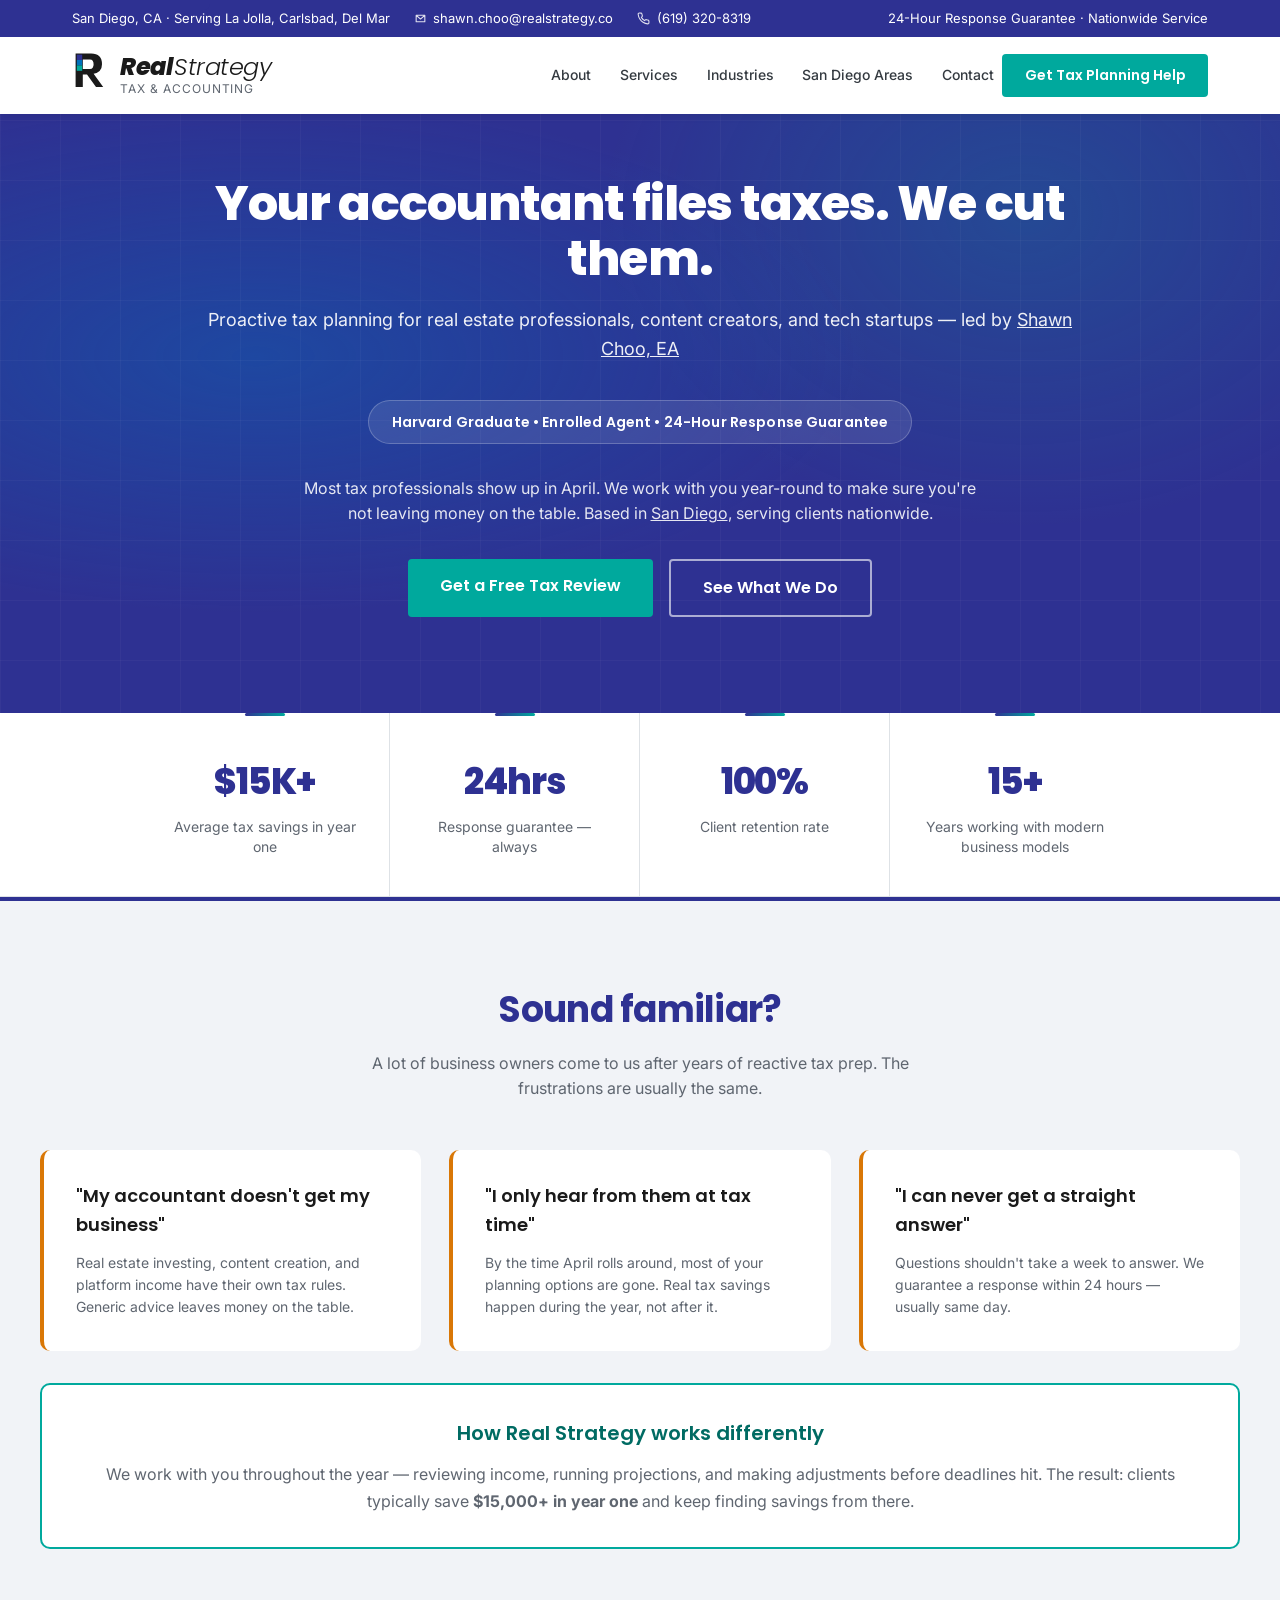
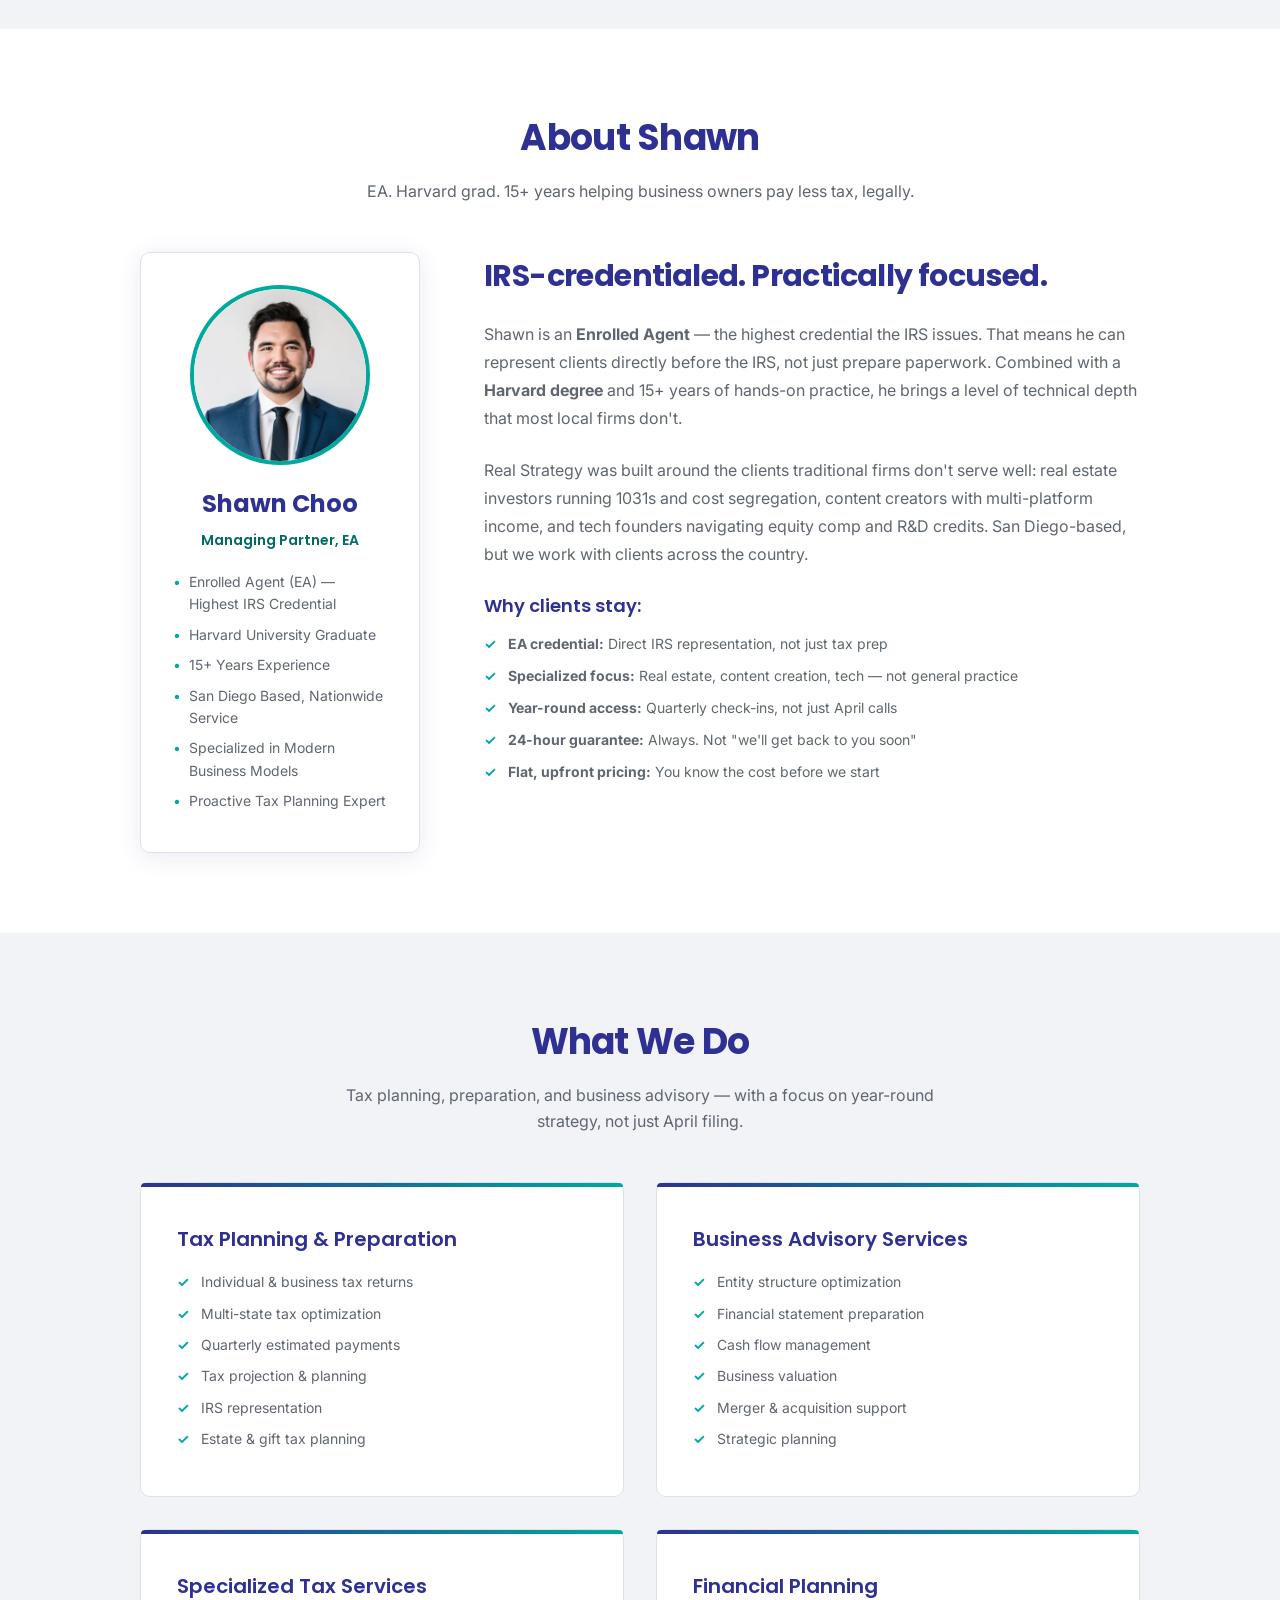
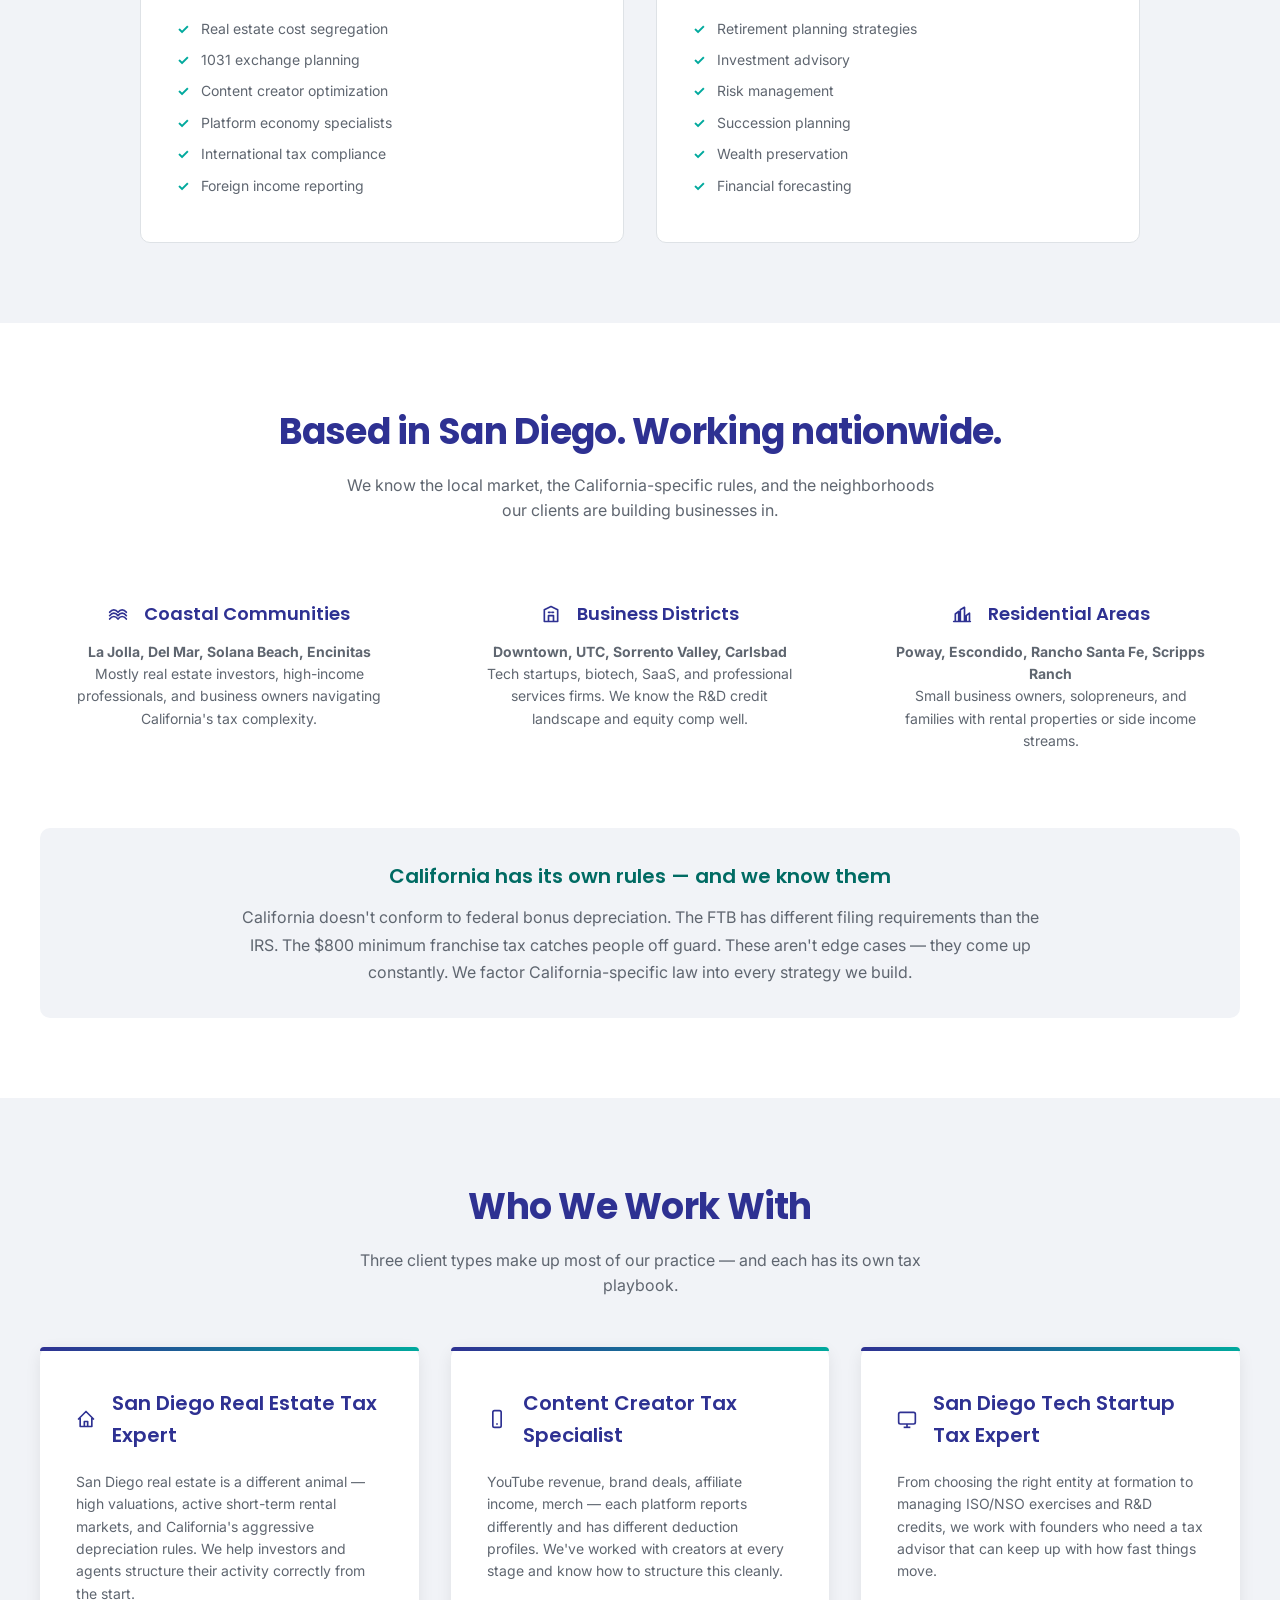
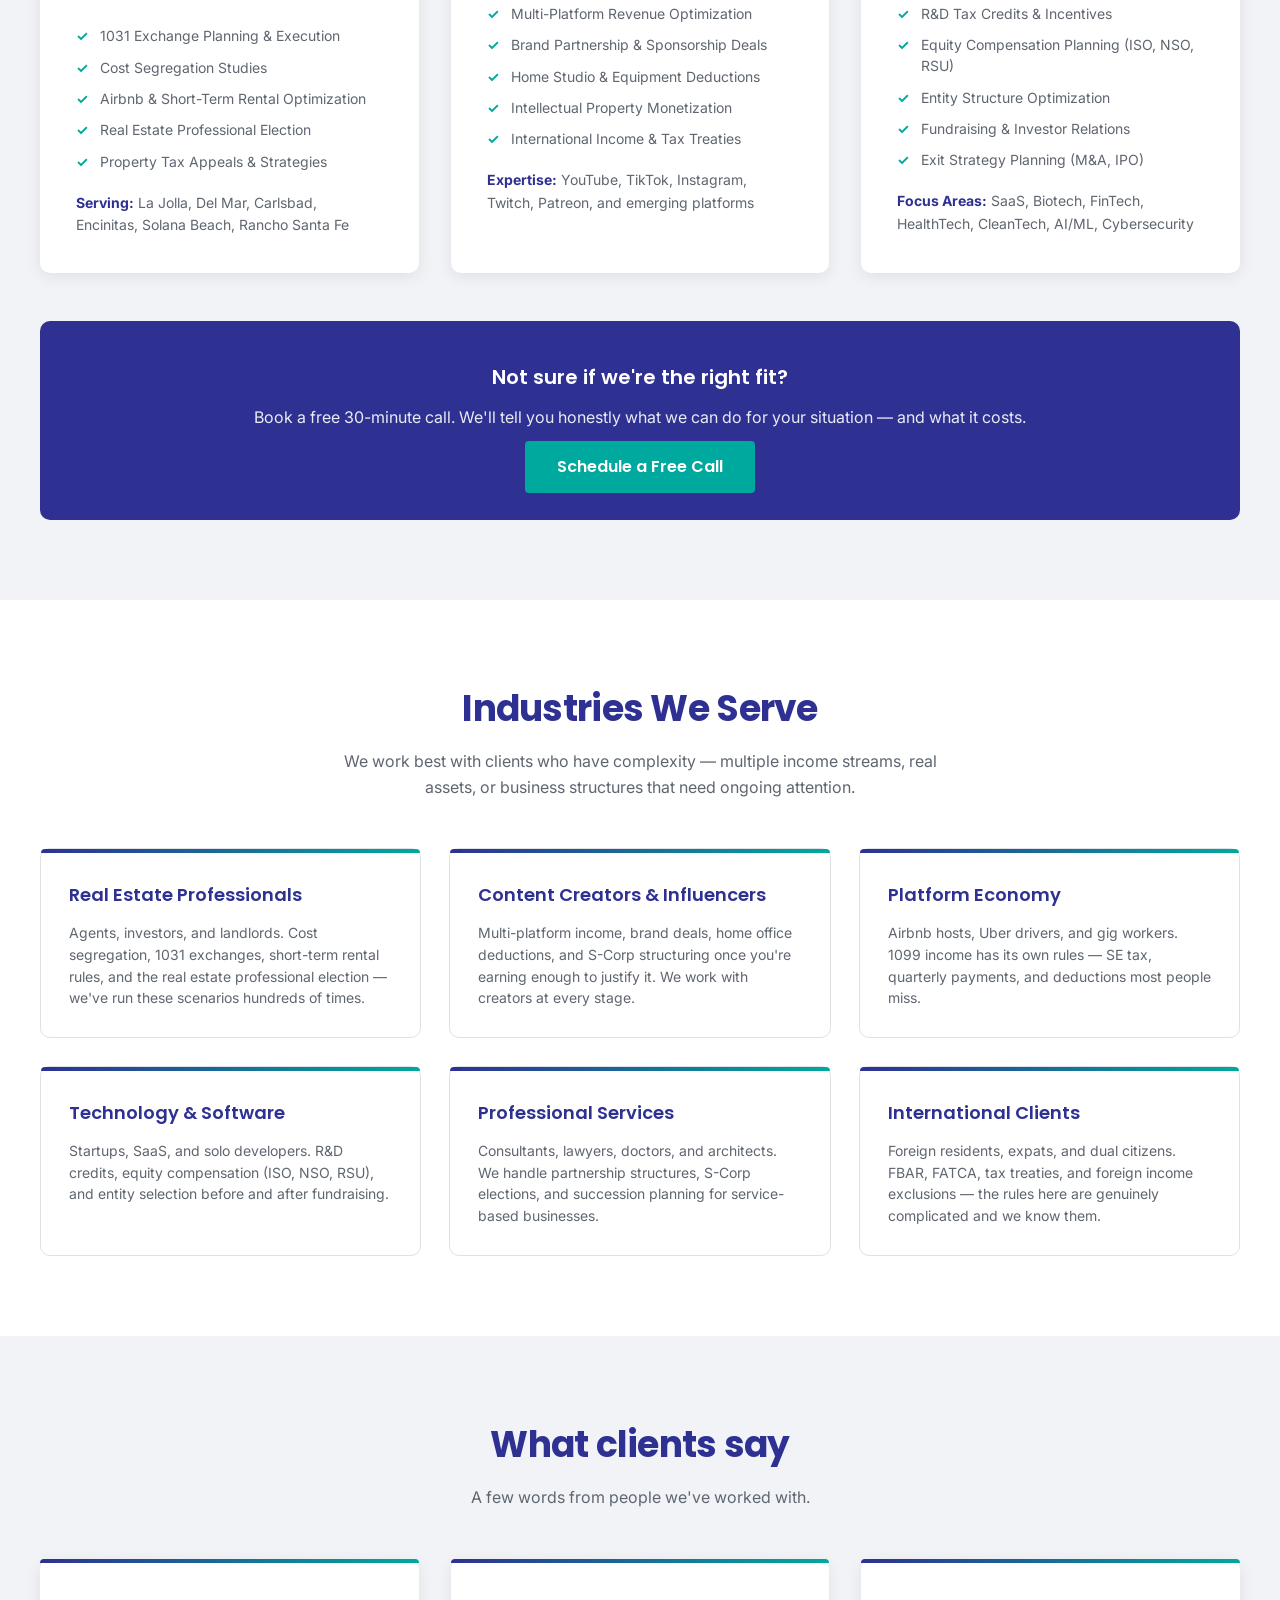
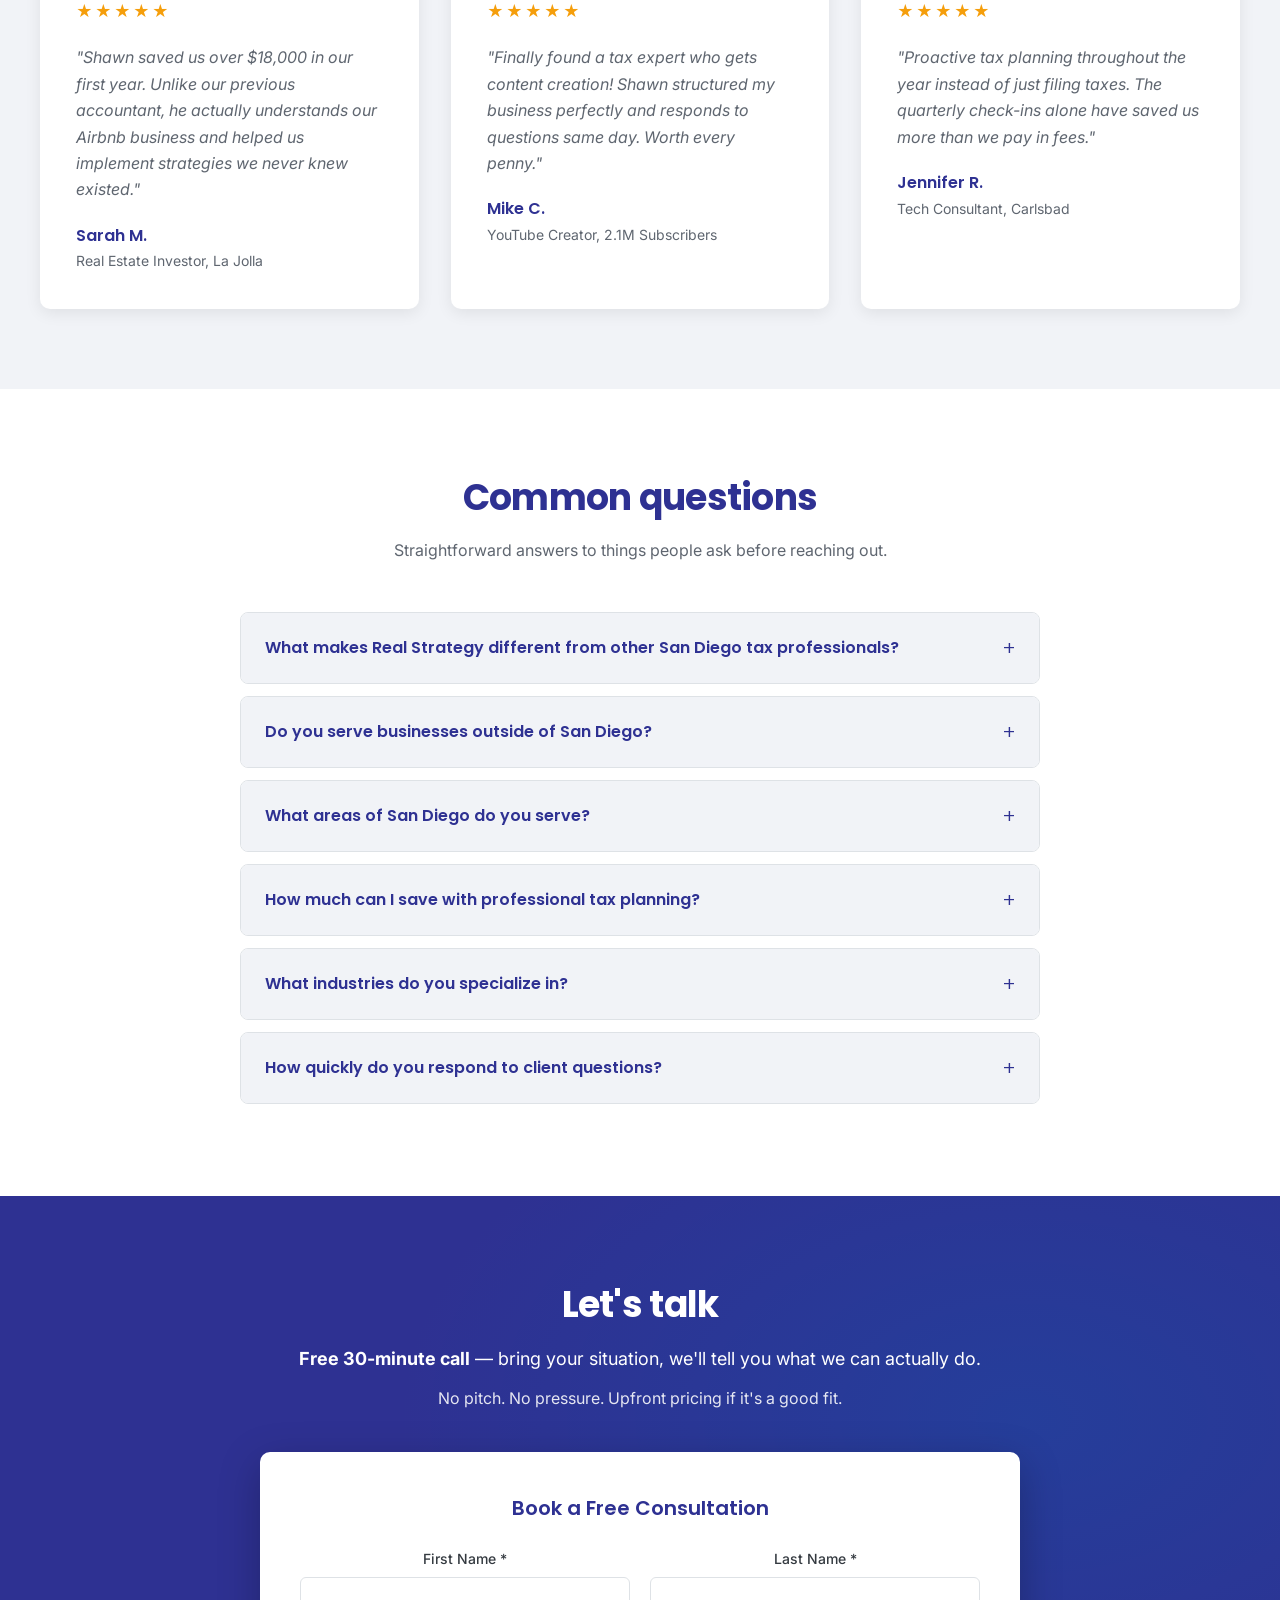
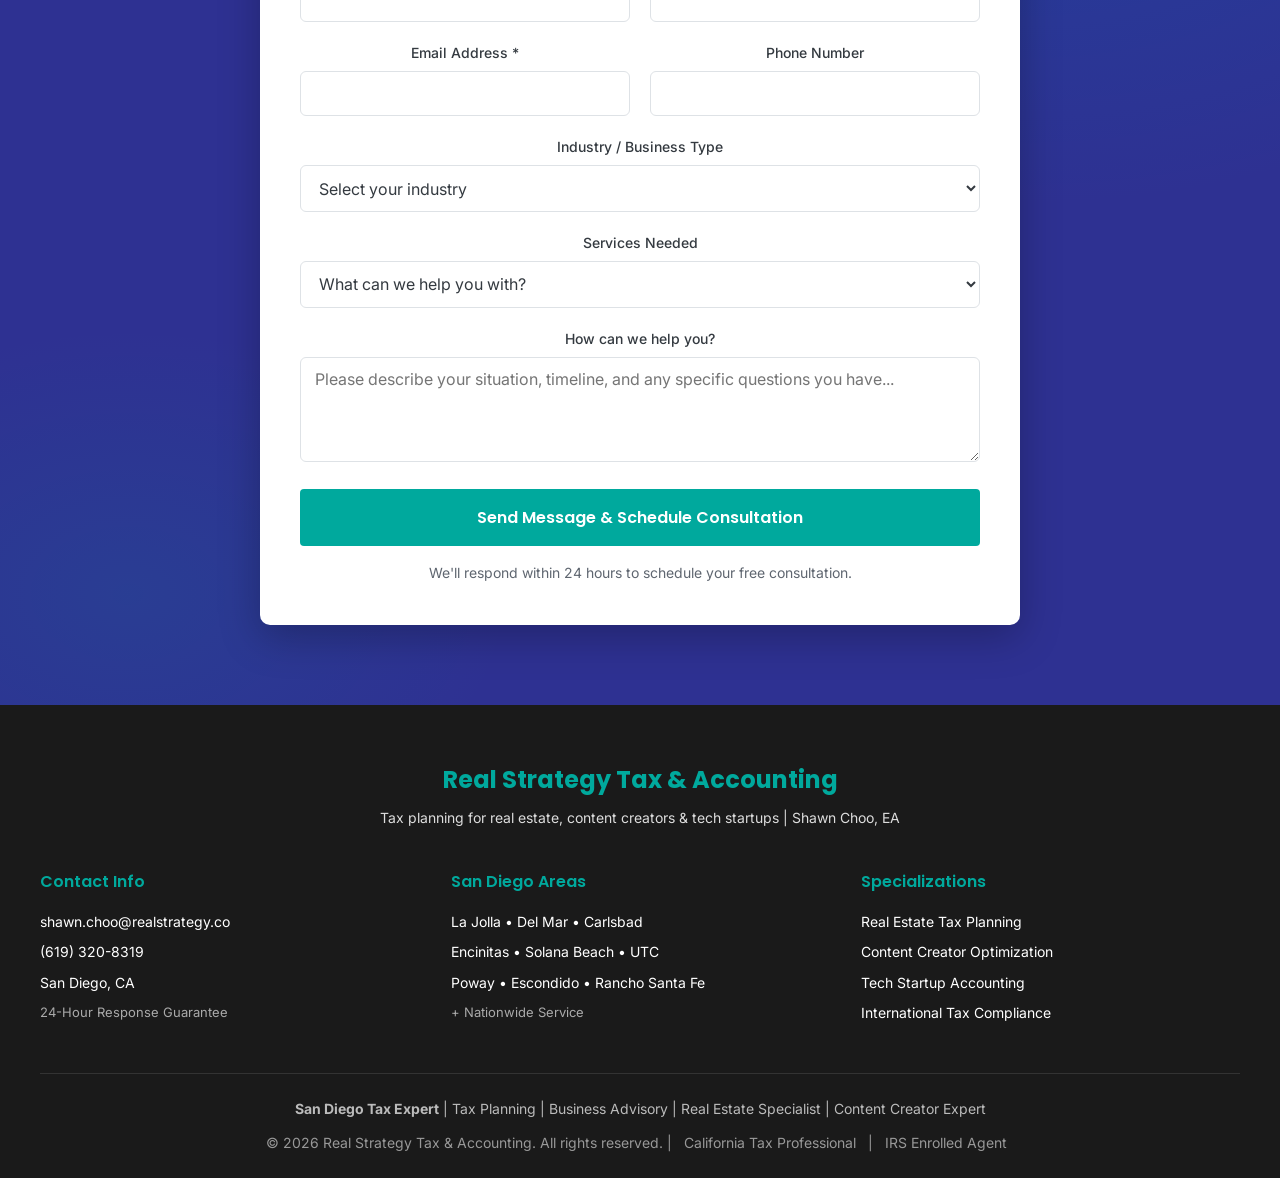
==== commit 395b1f3c: "fix: restore working logo (SVG mark + text wordmark) until PNG is uploaded to repo Previous commit r" ====
--- a/index.html
+++ b/index.html
@@ -114,17 +114,16 @@
             --dark-gray: #343a40; --border-gray: #dee2e6;
             --amber: #d97706;
 
-            /* Type scale */
-            --text-xs:   0.75rem;   /* 12px */
-            --text-sm:   0.8125rem; /* 13px */
-            --text-md:   0.875rem;  /* 14px */
-            --text-base: 1rem;      /* 16px */
-            --text-lg:   1.125rem;  /* 18px */
-            --text-xl:   1.25rem;   /* 20px */
-            --text-2xl:  1.5rem;    /* 24px */
-            --text-3xl:  1.875rem;  /* 30px */
-            --text-4xl:  2.25rem;   /* 36px */
-            --text-5xl:  3rem;      /* 48px */
+            --text-xs:   0.75rem;
+            --text-sm:   0.8125rem;
+            --text-md:   0.875rem;
+            --text-base: 1rem;
+            --text-lg:   1.125rem;
+            --text-xl:   1.25rem;
+            --text-2xl:  1.5rem;
+            --text-3xl:  1.875rem;
+            --text-4xl:  2.25rem;
+            --text-5xl:  3rem;
 
             --font-heading: 'Poppins', sans-serif;
             --font-body: 'Inter', sans-serif;
@@ -165,10 +164,15 @@
         .contact-info a { color: var(--white); text-decoration: none; display: inline-flex; align-items: center; gap: 0.4rem; transition: color 0.2s ease; }
         .contact-info a:hover { color: var(--teal); }
         .contact-info svg { width: 13px; height: 13px; opacity: 0.85; }
-        .header-main { padding: 0.75rem 0; }
+        .header-main { padding: 0.9rem 0; }
         .header-main .container { max-width: 1200px; margin: 0 auto; padding: 0 2rem; display: flex; justify-content: space-between; align-items: center; }
-        .logo { display: flex; align-items: center; text-decoration: none; }
-        .logo-img { height: 56px; width: auto; display: block; }
+        .logo { display: flex; align-items: center; gap: 0.75rem; text-decoration: none; }
+        .logo-svg { height: 48px; width: auto; flex-shrink: 0; }
+        .logo-text-wrap { display: flex; flex-direction: column; line-height: 1; }
+        .logo-name { font-family: var(--font-heading); font-size: var(--text-2xl); line-height: 1; color: var(--woodsmoke); letter-spacing: -0.02em; }
+        .logo-name strong { font-style: italic; font-weight: 800; }
+        .logo-name em { font-style: italic; font-weight: 300; margin-left: 2px; }
+        .logo-sub { font-family: var(--font-body); font-size: var(--text-xs); color: var(--medium-gray); letter-spacing: 0.08em; text-transform: uppercase; margin-top: 4px; }
 
         .nav-wrap { display: flex; align-items: center; gap: 0.5rem; }
         nav ul { display: flex; list-style: none; gap: 1.8rem; }
@@ -345,7 +349,9 @@
             .hamburger { display: flex; }
             .mobile-nav { display: block; pointer-events: none; }
             .mobile-nav.open { pointer-events: auto; }
-            .logo-img { height: 42px; }
+            .logo-svg { height: 38px; }
+            .logo-name { font-size: var(--text-xl); }
+            .logo-sub { display: none; }
             .hero { padding: 5rem 1rem 3.5rem; }
             .hero h1 { font-size: var(--text-3xl); }
             .hero .lead { font-size: var(--text-base); }
@@ -399,7 +405,16 @@
         <div class="header-main">
             <div class="container">
                 <a href="#home" class="logo" aria-label="Real Strategy home">
-                    <img src="RealStrategy.png" alt="Real Strategy" class="logo-img">
+                    <svg class="logo-svg" viewBox="0 0 60 80" fill="none" xmlns="http://www.w3.org/2000/svg" aria-hidden="true" focusable="false">
+                        <path d="M6 4 H32 Q50 4 50 22 Q50 35 36 38 L52 60 H40 L25 39 H18 V60 H6 Z M18 14 V30 H30 Q36 30 36 22 Q36 14 30 14 Z" fill="#1a1a1a"/>
+                        <rect x="8" y="6" width="9" height="9" fill="#2E3192"/>
+                        <rect x="8" y="15" width="9" height="9" fill="#0071BC"/>
+                        <rect x="8" y="24" width="9" height="9" fill="#00A99D"/>
+                    </svg>
+                    <div class="logo-text-wrap">
+                        <div class="logo-name"><strong>Real</strong><em>Strategy</em></div>
+                        <div class="logo-sub">Tax &amp; Accounting</div>
+                    </div>
                 </a>
                 <div class="nav-wrap">
                     <nav aria-label="Primary">
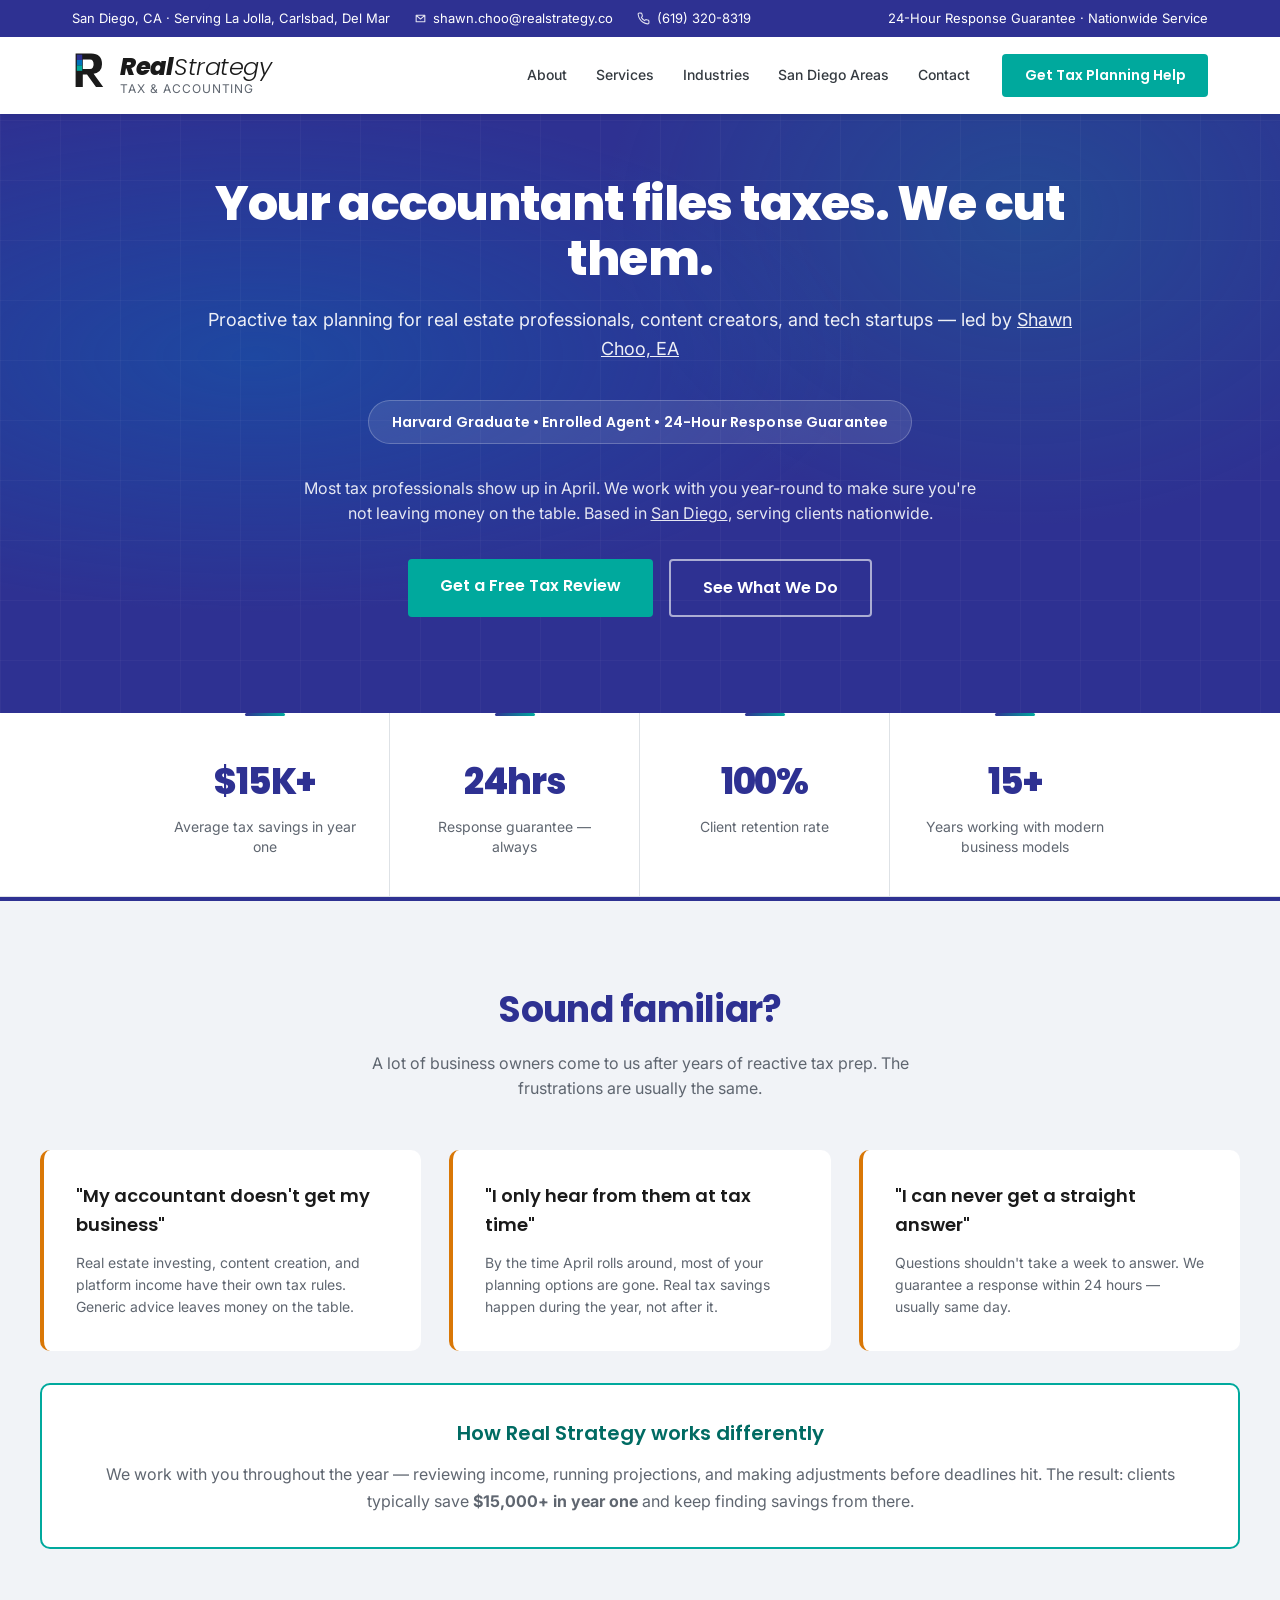
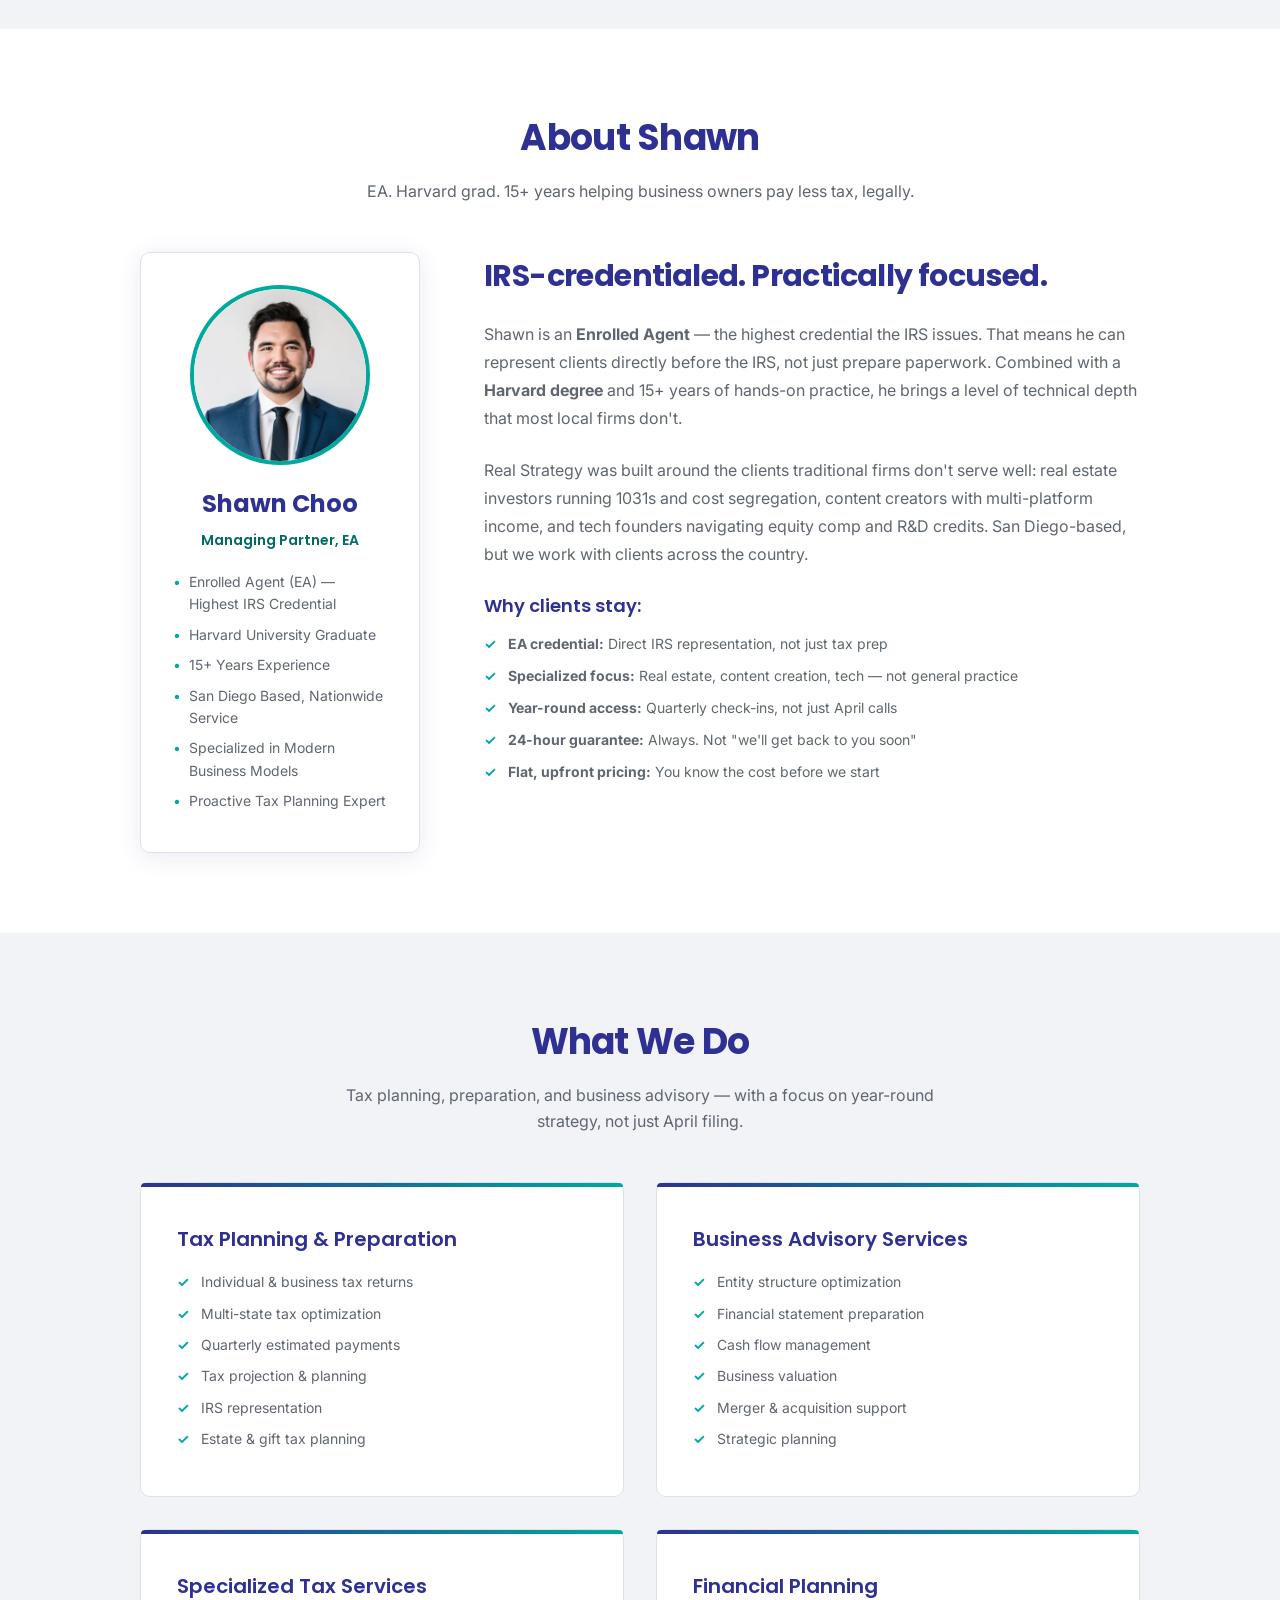
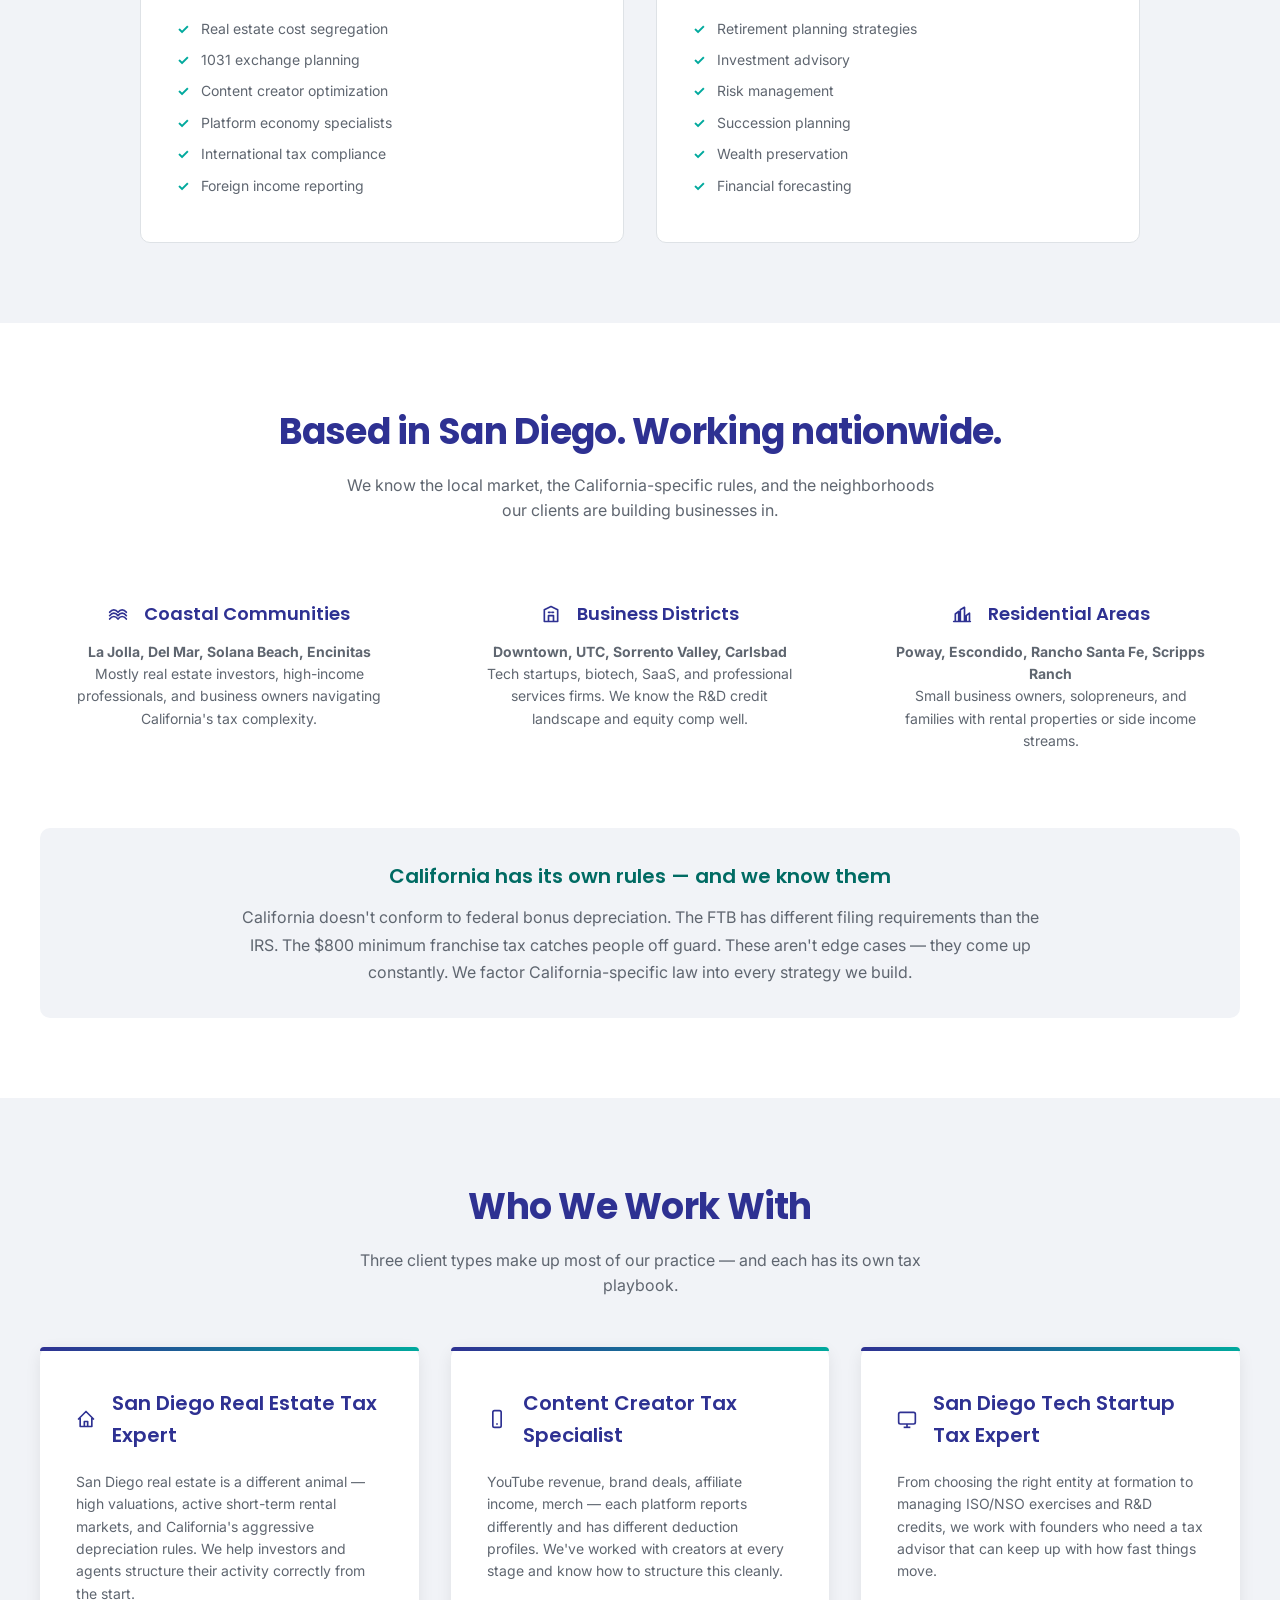
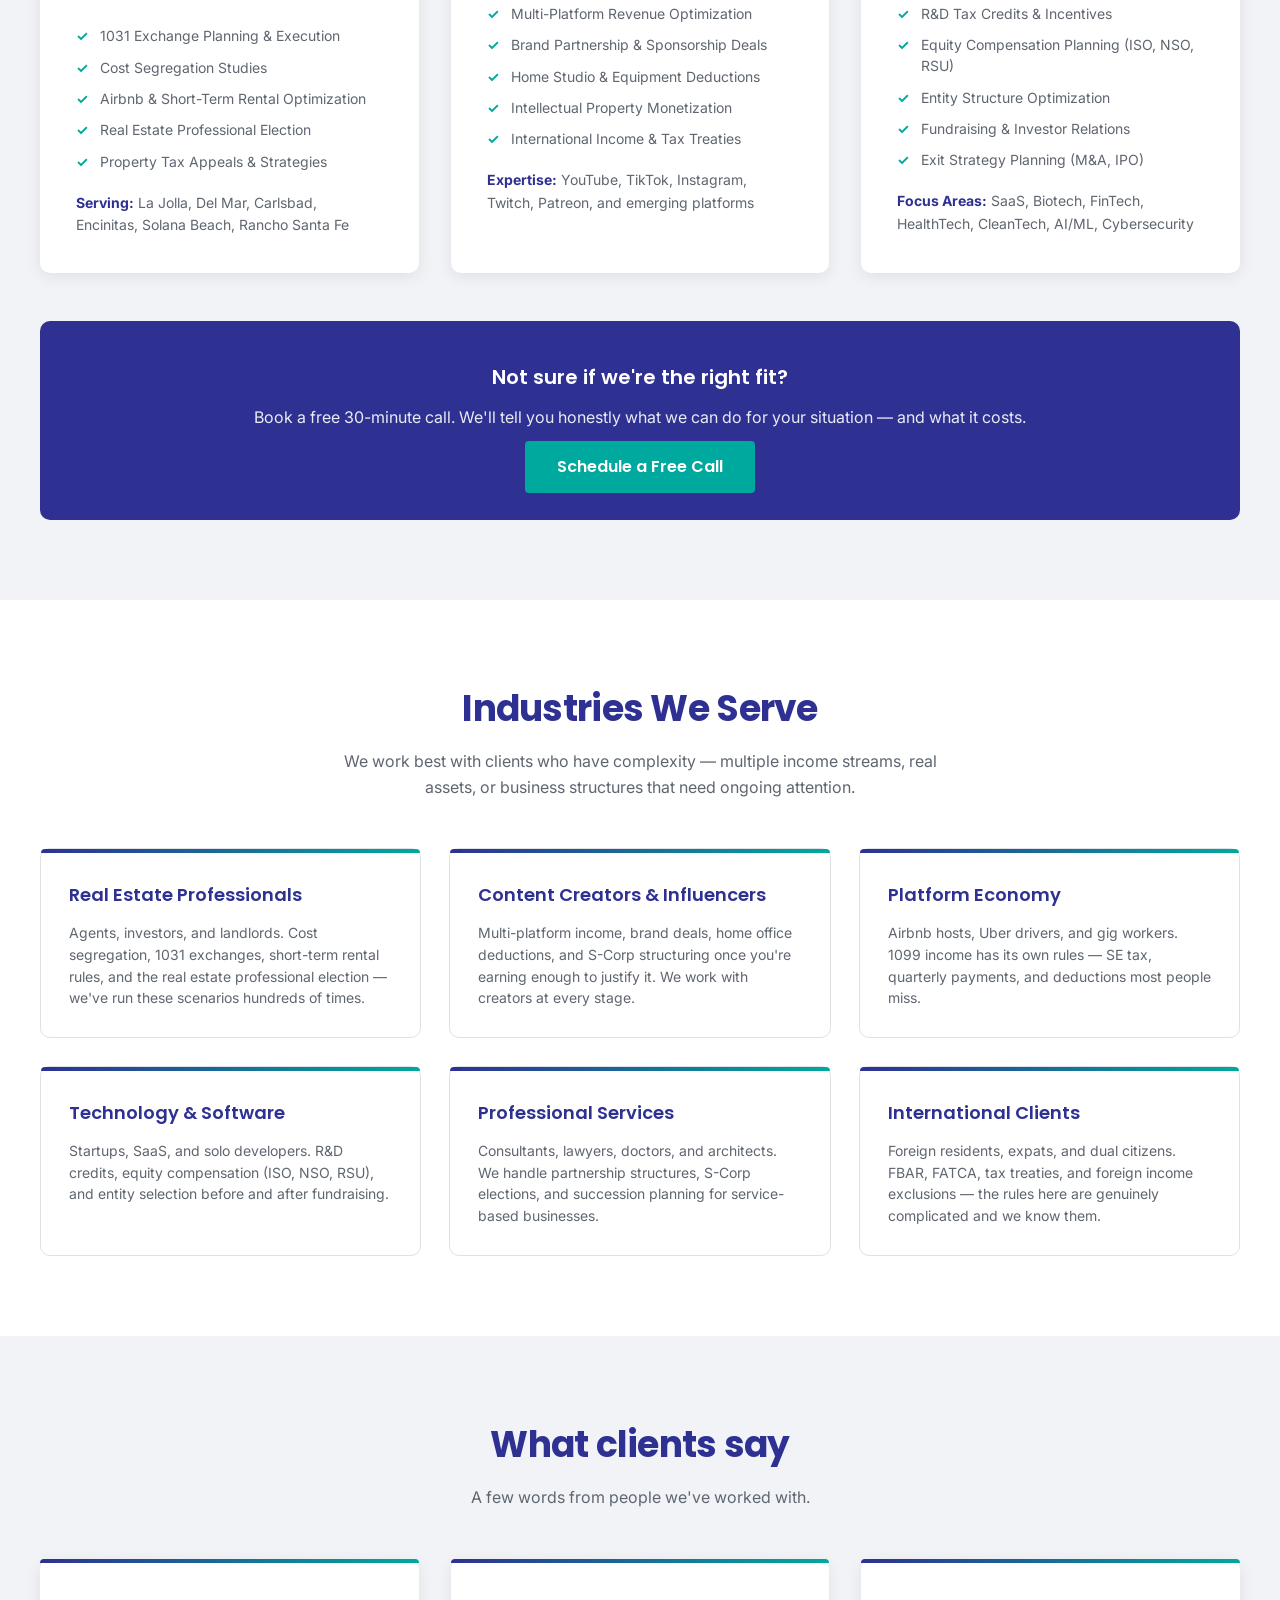
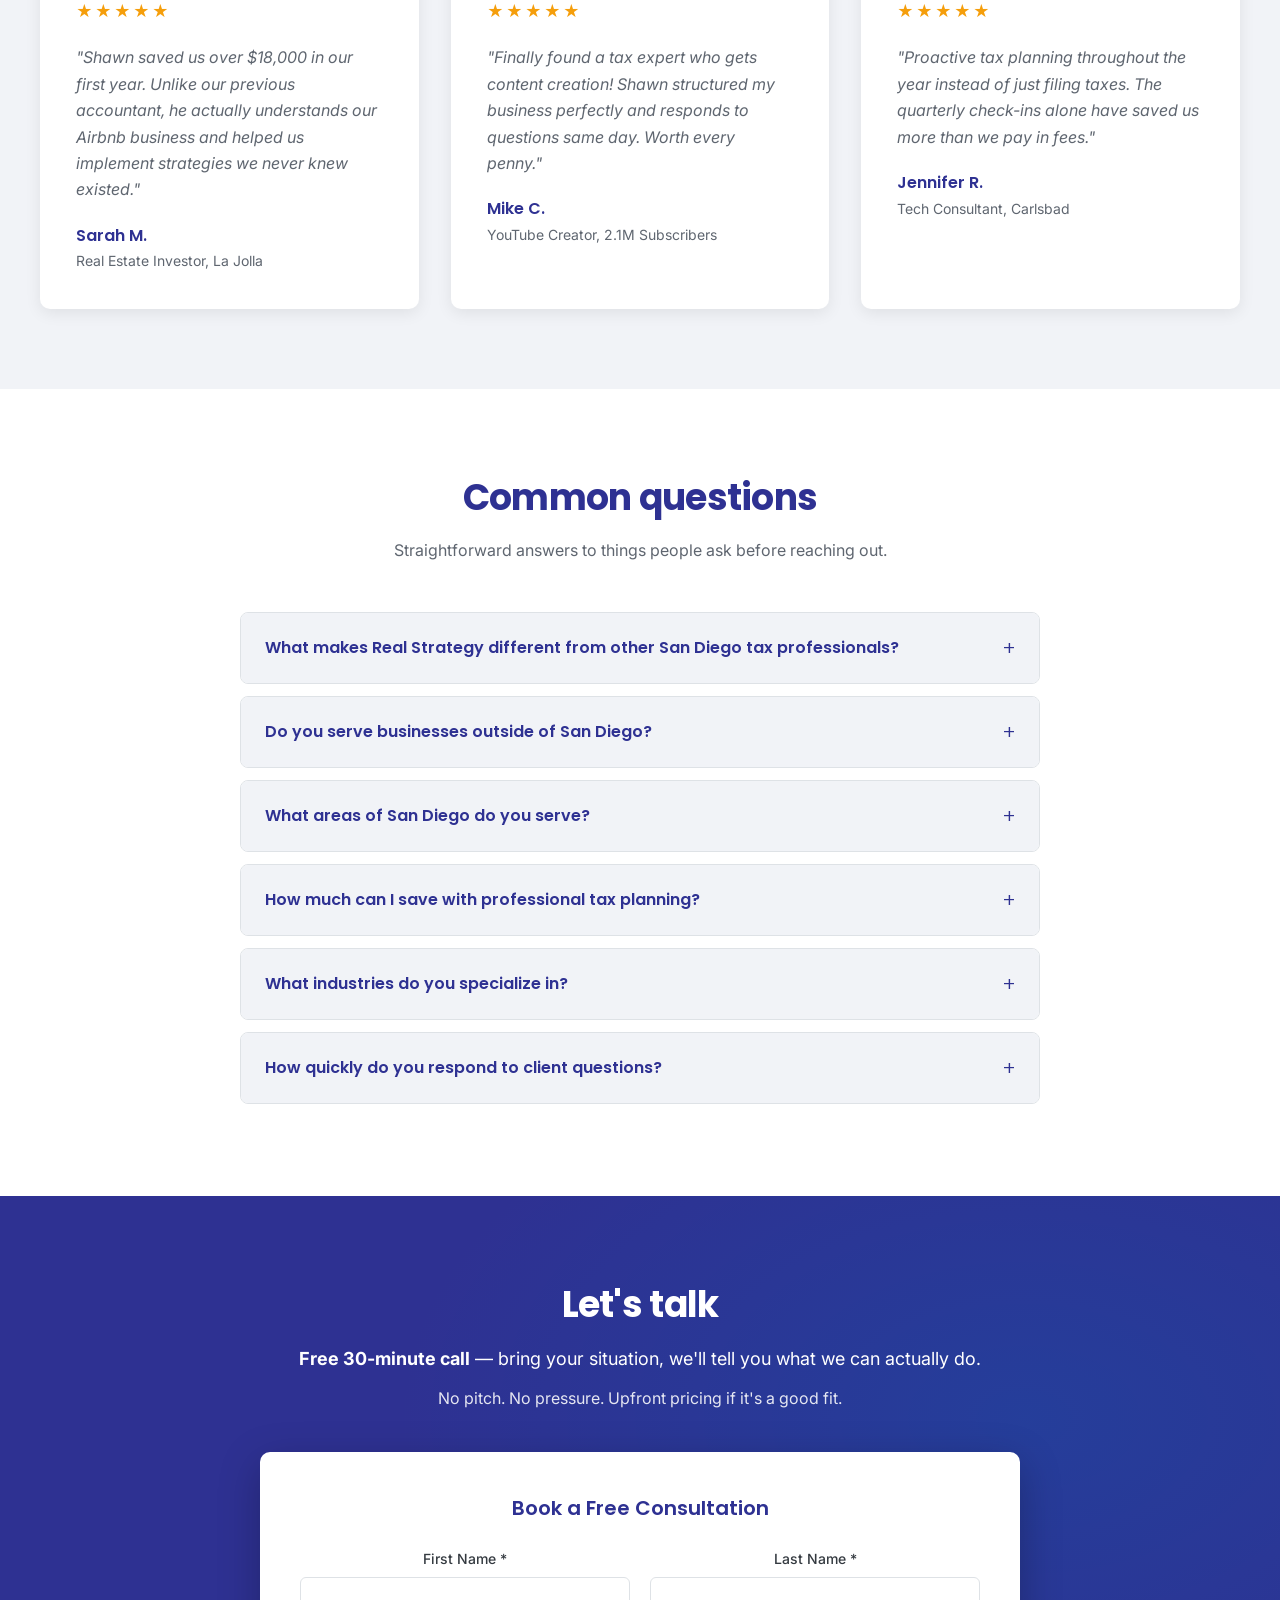
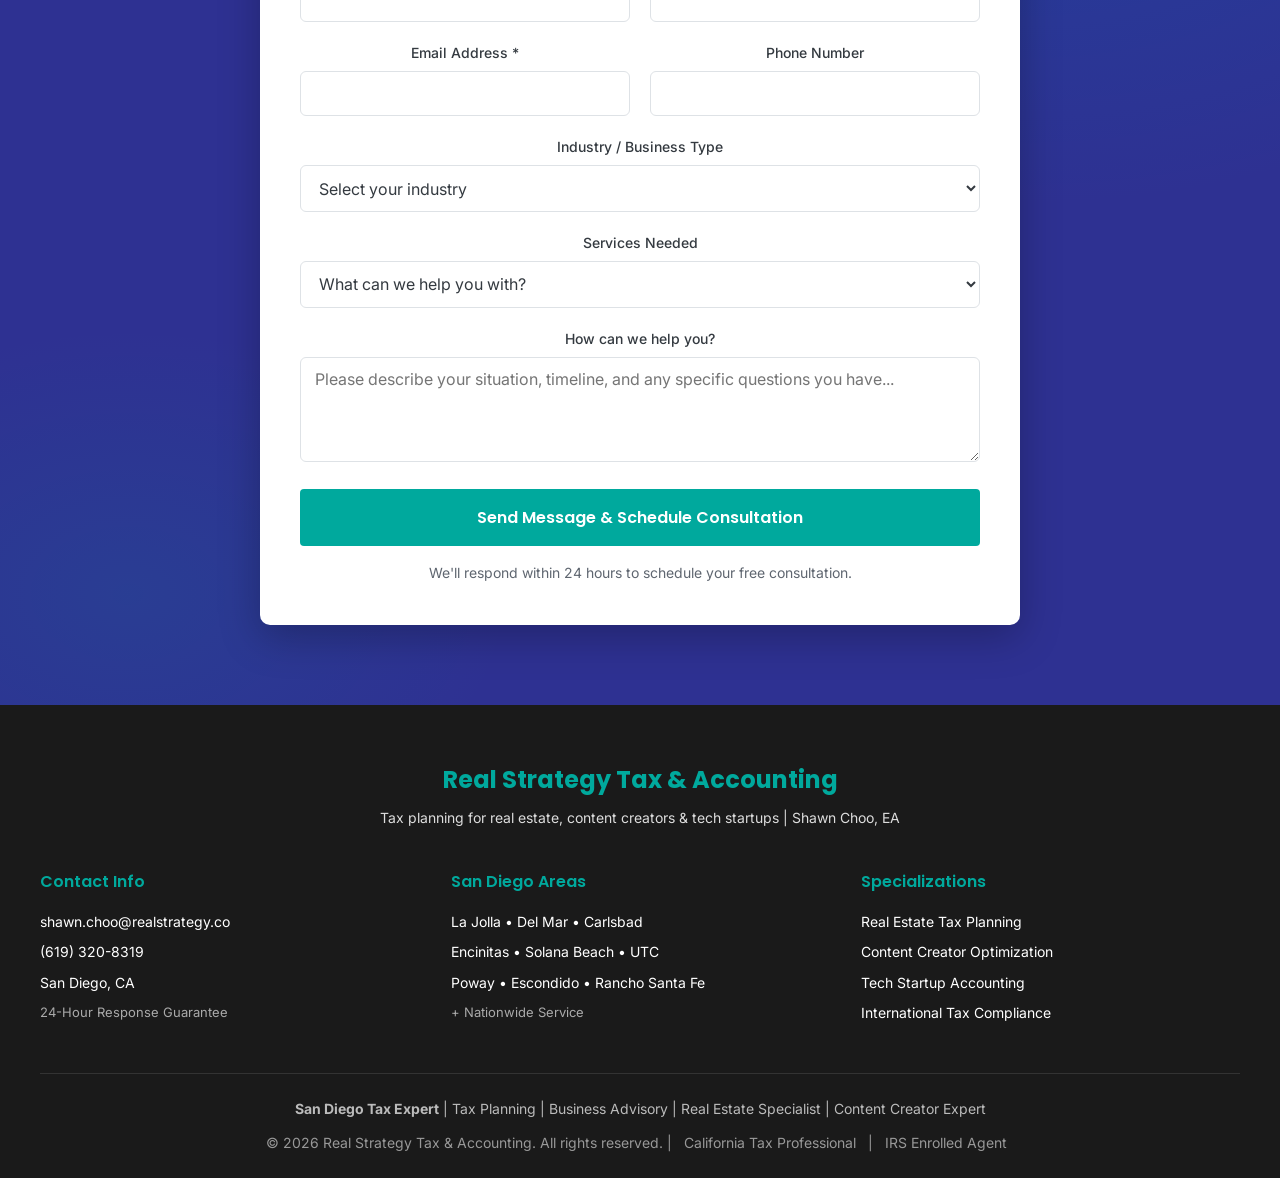
==== commit 28828946: "spacing: fix nav/CTA gap, add logo/nav separation, mid-viewport breakpoint - .nav-wrap gap: 0.5rem -" ====
--- a/index.html
+++ b/index.html
@@ -165,8 +165,8 @@
         .contact-info a:hover { color: var(--teal); }
         .contact-info svg { width: 13px; height: 13px; opacity: 0.85; }
         .header-main { padding: 0.9rem 0; }
-        .header-main .container { max-width: 1200px; margin: 0 auto; padding: 0 2rem; display: flex; justify-content: space-between; align-items: center; }
-        .logo { display: flex; align-items: center; gap: 0.75rem; text-decoration: none; }
+        .header-main .container { max-width: 1200px; margin: 0 auto; padding: 0 2rem; display: flex; justify-content: space-between; align-items: center; gap: 2rem; }
+        .logo { display: flex; align-items: center; gap: 0.75rem; text-decoration: none; flex-shrink: 0; }
         .logo-svg { height: 48px; width: auto; flex-shrink: 0; }
         .logo-text-wrap { display: flex; flex-direction: column; line-height: 1; }
         .logo-name { font-family: var(--font-heading); font-size: var(--text-2xl); line-height: 1; color: var(--woodsmoke); letter-spacing: -0.02em; }
@@ -174,7 +174,7 @@
         .logo-name em { font-style: italic; font-weight: 300; margin-left: 2px; }
         .logo-sub { font-family: var(--font-body); font-size: var(--text-xs); color: var(--medium-gray); letter-spacing: 0.08em; text-transform: uppercase; margin-top: 4px; }
 
-        .nav-wrap { display: flex; align-items: center; gap: 0.5rem; }
+        .nav-wrap { display: flex; align-items: center; gap: 2rem; }
         nav ul { display: flex; list-style: none; gap: 1.8rem; }
         nav a { font-family: var(--font-body); color: var(--dark-gray); text-decoration: none; font-weight: 500; font-size: var(--text-md); padding: 0.4rem 0; transition: color 0.25s ease; border-bottom: 2px solid transparent; }
         nav a:hover { color: var(--navy); border-bottom-color: var(--teal); }
@@ -340,10 +340,15 @@
         .cta-banner h3 { margin-bottom: 0.75rem; font-size: var(--text-xl); font-weight: 600; }
         .cta-banner p { opacity: 0.9; margin-bottom: 1.5rem; font-size: var(--text-base); }
 
+        @media (max-width: 1024px) {
+            nav ul { gap: 1.25rem; }
+            .nav-wrap { gap: 1.25rem; }
+        }
+
         @media (max-width: 768px) {
             .header-top { display: none; }
             .header-main { padding: 0.7rem 0; }
-            .header-main .container { flex-direction: row; justify-content: space-between; align-items: center; padding: 0 1rem; }
+            .header-main .container { flex-direction: row; justify-content: space-between; align-items: center; padding: 0 1rem; gap: 0; }
             nav { display: none; }
             .desktop-cta { display: none; }
             .hamburger { display: flex; }
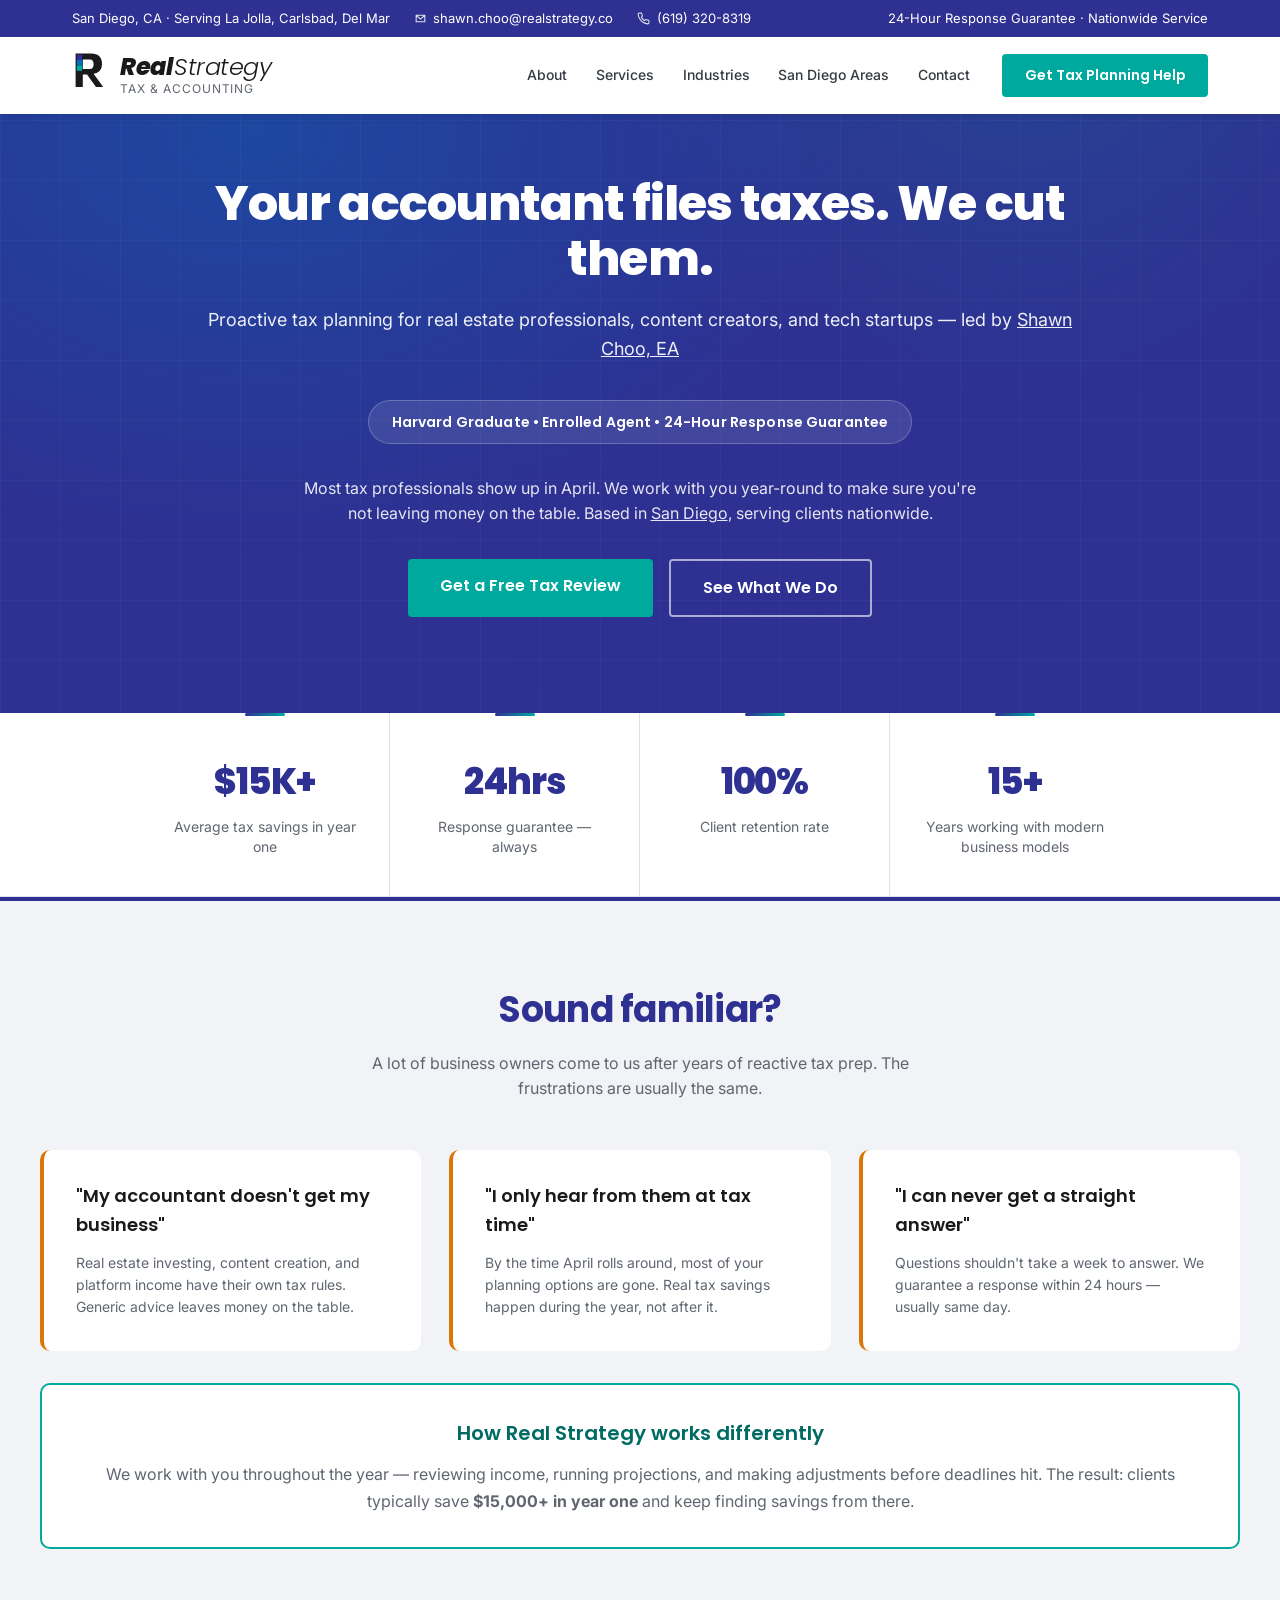
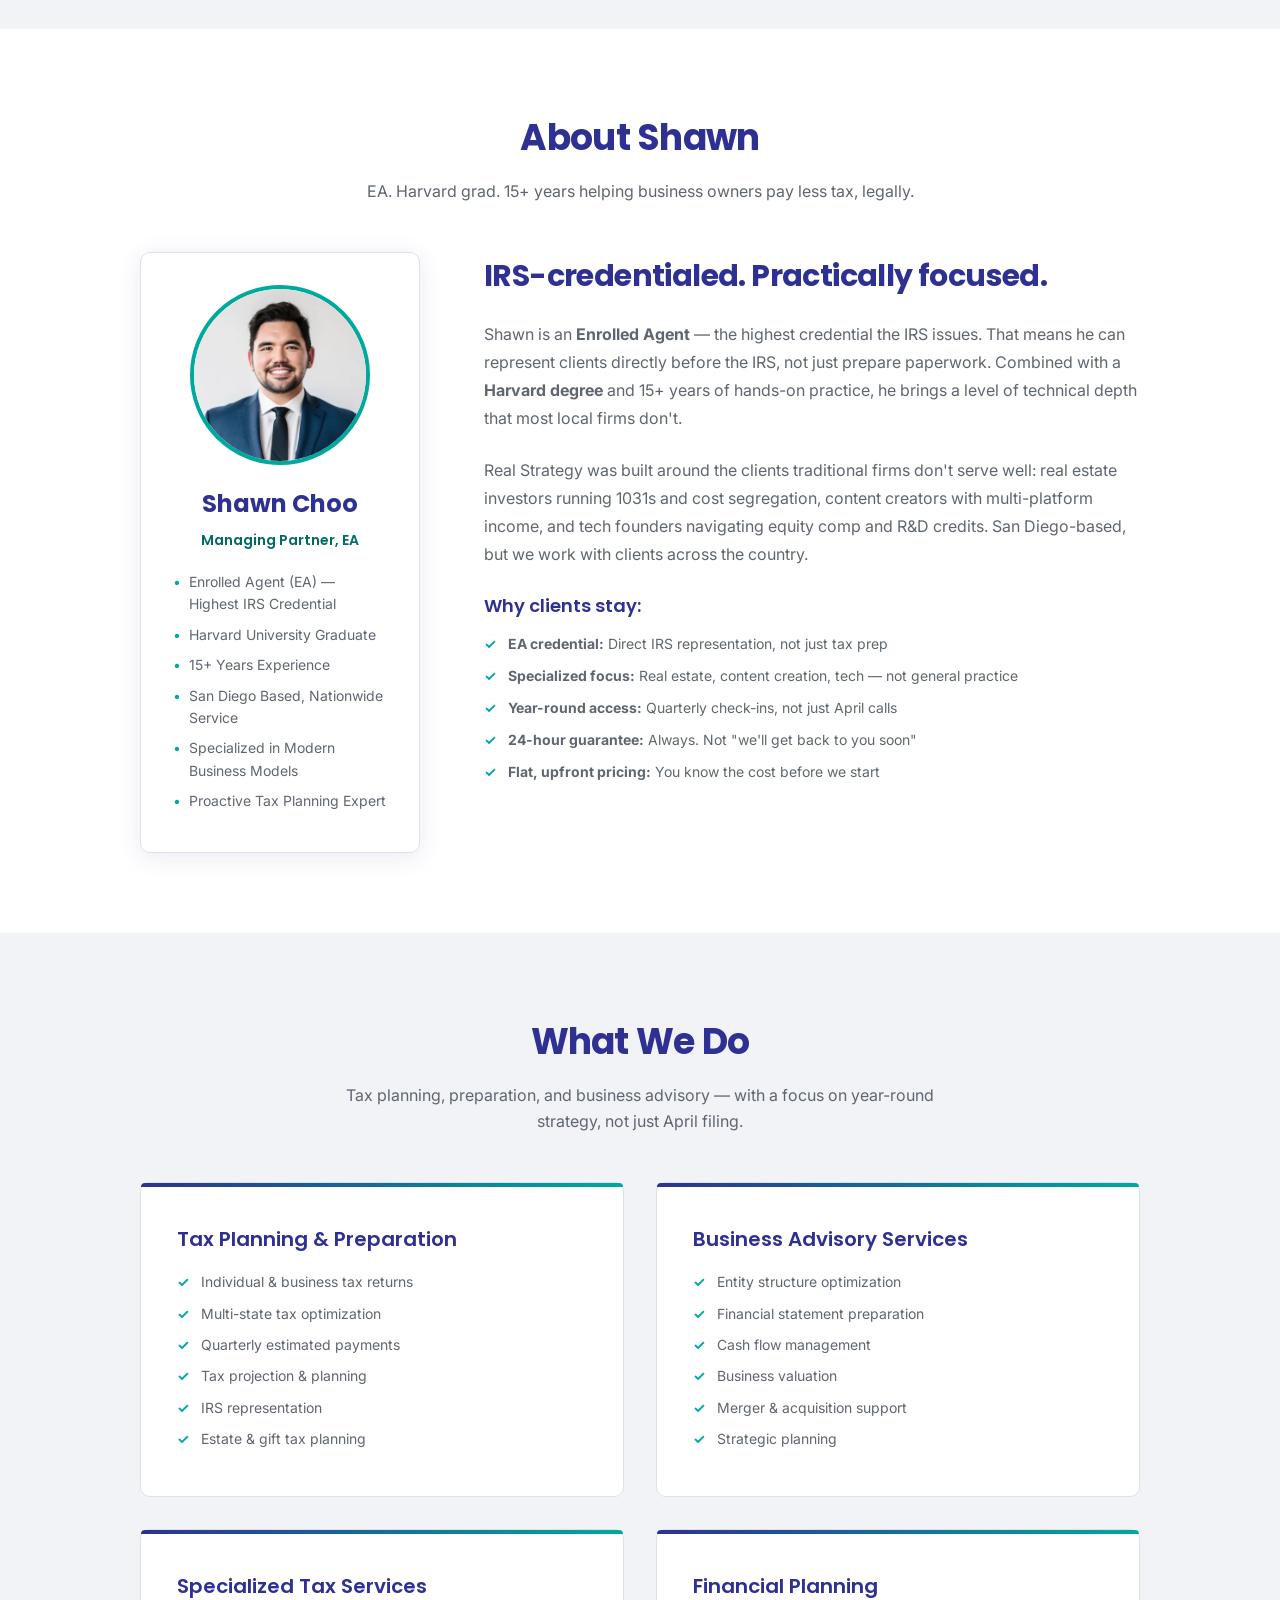
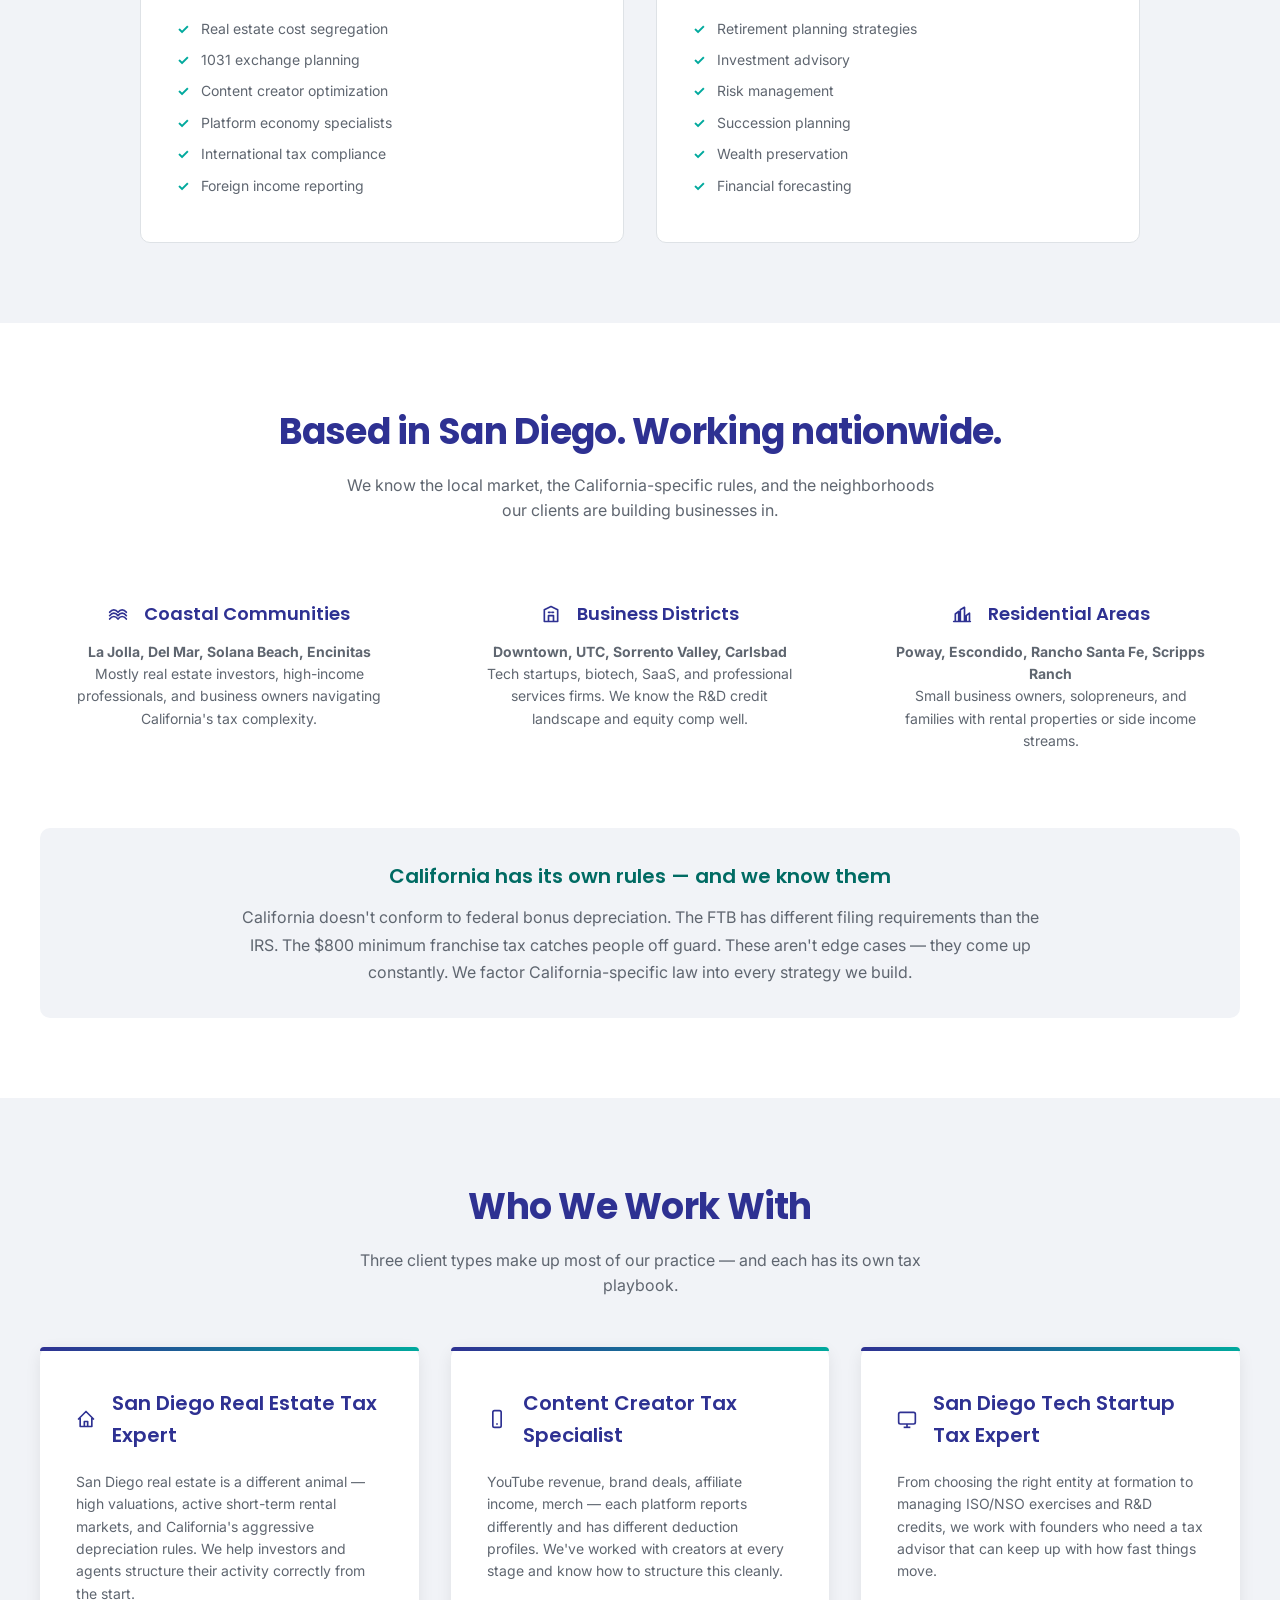
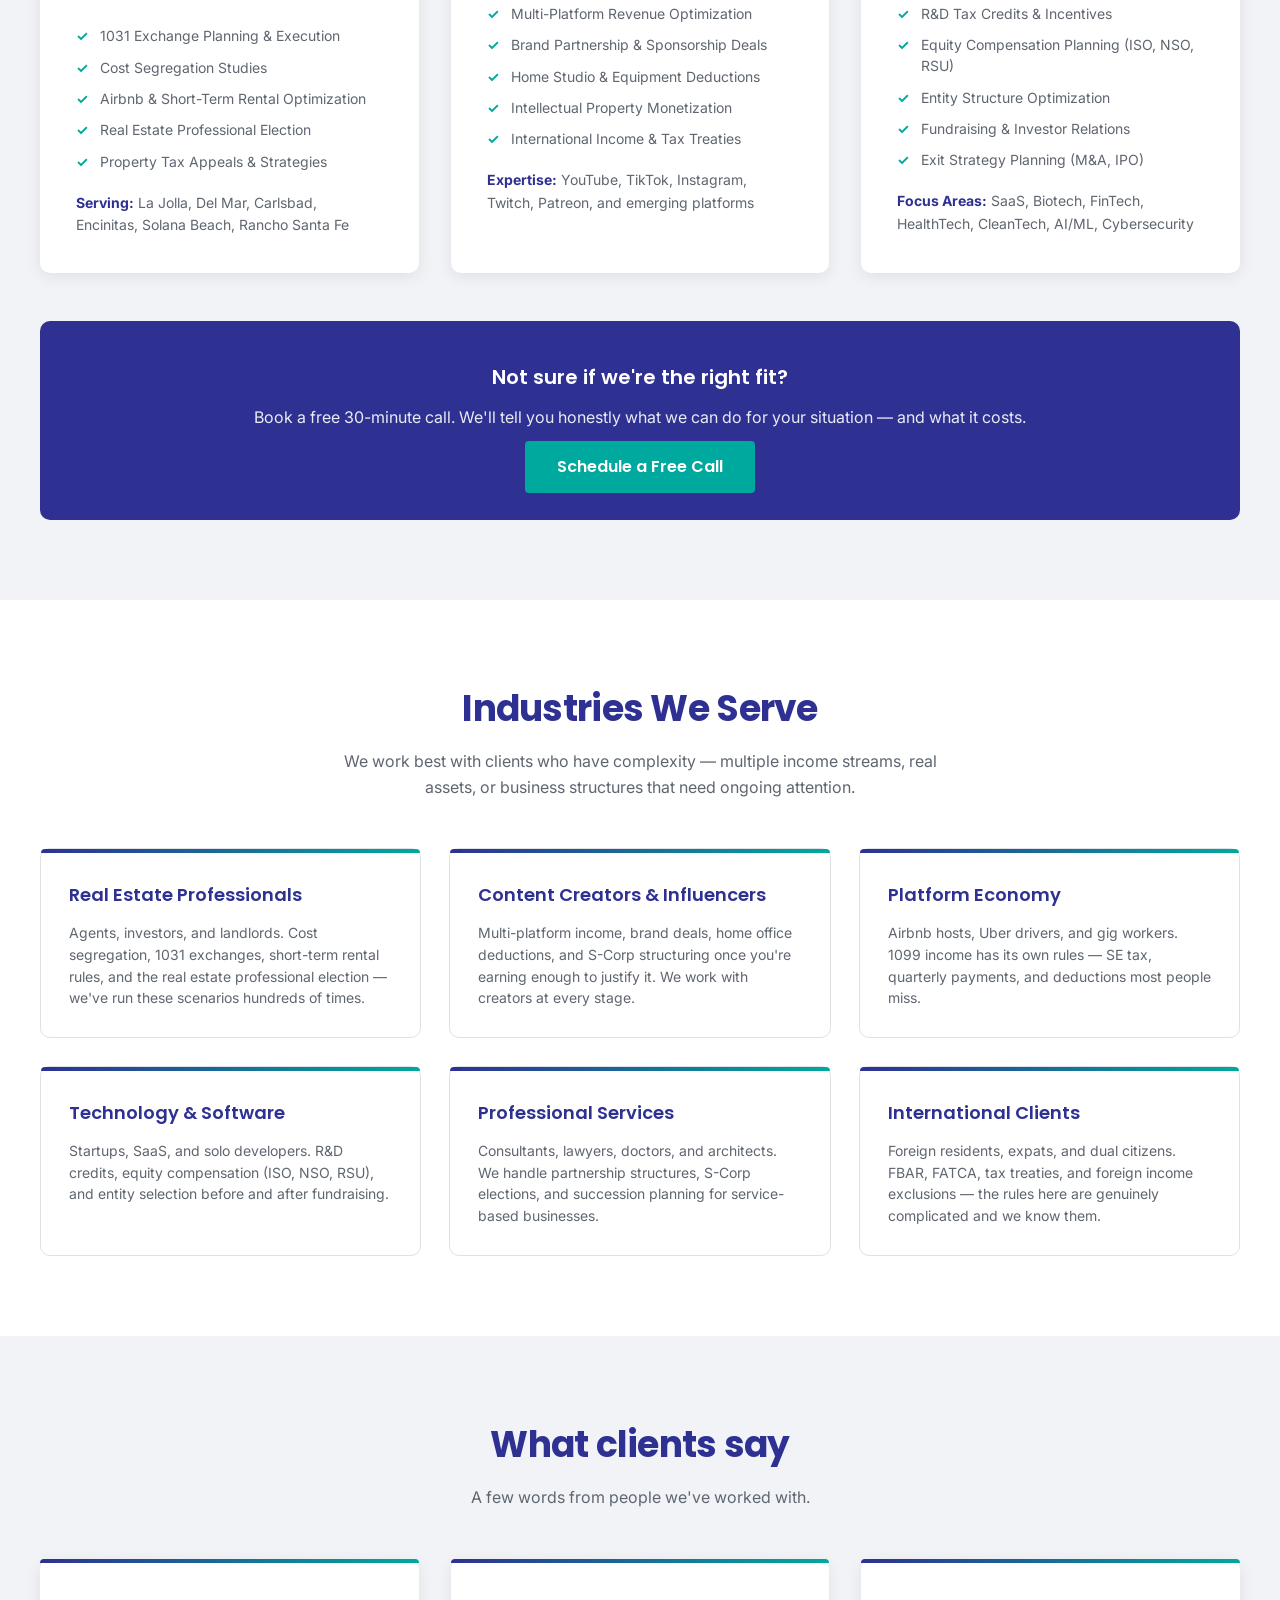
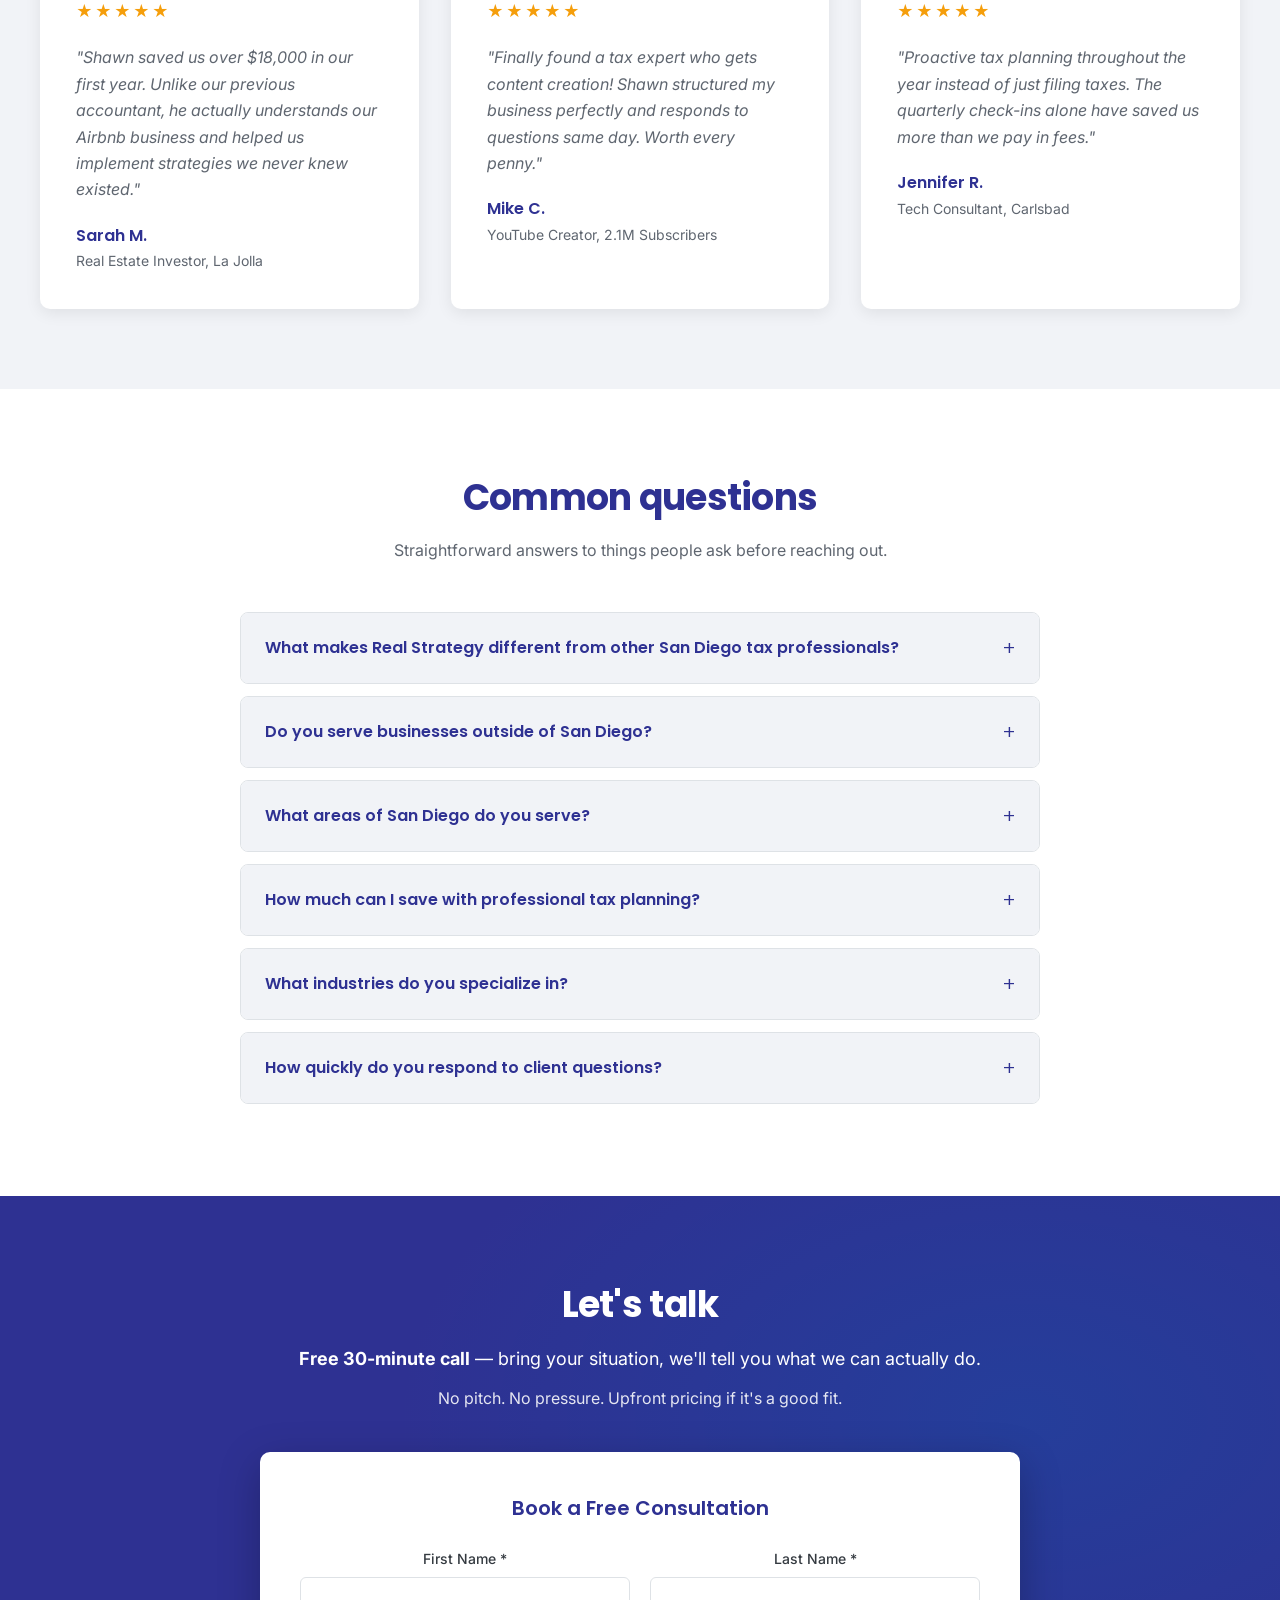
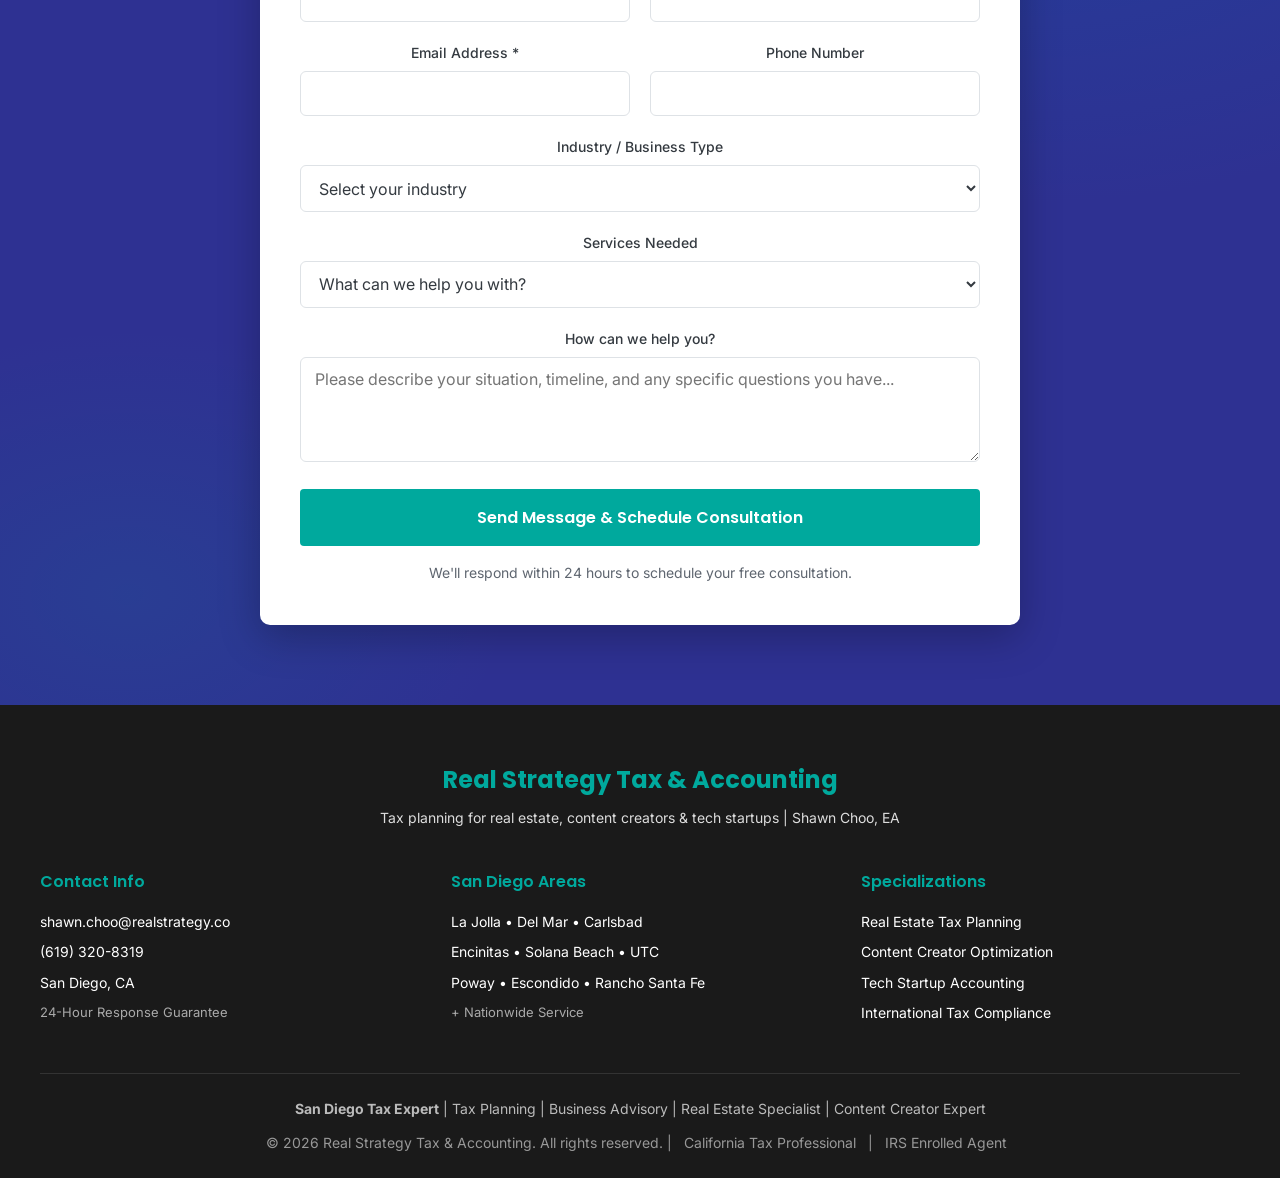
==== commit 9761df31: "feat: hero parallax, sticky CTA, stat count-up animations - Hero background gradient parallaxes at 0" ====
--- a/index.html
+++ b/index.html
@@ -154,6 +154,7 @@
             *, *::before, *::after { animation-duration: 0.01ms !important; animation-iteration-count: 1 !important; transition-duration: 0.01ms !important; scroll-behavior: auto !important; }
             .reveal { opacity: 1; transform: none; }
             .service-card:hover, .industry-card:hover, .spec-card:hover, .area-card:hover, .testimonial-card:hover, .btn-primary:hover, .btn-secondary:hover, .cta-button:hover { transform: none; }
+            .hero::before { transform: none !important; }
         }
 
         .header { background: var(--white); box-shadow: 0 2px 8px rgba(0,0,0,0.08); position: fixed; top: 0; width: 100%; z-index: 1000; transition: box-shadow 0.3s ease; }
@@ -197,7 +198,7 @@
         .mobile-nav-panel .mobile-cta:hover { background: #008a80; color: var(--white); }
 
         .hero { position: relative; background: var(--navy); color: var(--white); padding: 11rem 2rem 6rem; text-align: center; overflow: hidden; }
-        .hero::before { content: ''; position: absolute; inset: 0; background: radial-gradient(ellipse 80% 60% at 20% 50%, rgba(0,113,188,0.35) 0%, transparent 60%), radial-gradient(ellipse 60% 80% at 80% 30%, rgba(0,169,157,0.2) 0%, transparent 55%), radial-gradient(ellipse 50% 50% at 60% 80%, rgba(46,49,146,0.6) 0%, transparent 50%); pointer-events: none; }
+        .hero::before { content: ''; position: absolute; top: -50vh; left: 0; right: 0; bottom: 0; background: radial-gradient(ellipse 80% 60% at 20% 50%, rgba(0,113,188,0.35) 0%, transparent 60%), radial-gradient(ellipse 60% 80% at 80% 30%, rgba(0,169,157,0.2) 0%, transparent 55%), radial-gradient(ellipse 50% 50% at 60% 80%, rgba(46,49,146,0.6) 0%, transparent 50%); pointer-events: none; transform: translateY(var(--parallax-y, 0)); will-change: transform; }
         .hero::after { content: ''; position: absolute; inset: 0; background-image: linear-gradient(rgba(255,255,255,0.03) 1px, transparent 1px), linear-gradient(90deg, rgba(255,255,255,0.03) 1px, transparent 1px); background-size: 60px 60px; pointer-events: none; }
         .hero .container { position: relative; z-index: 1; max-width: 900px; margin: 0 auto; }
         .hero h1 { font-size: var(--text-5xl); font-weight: 800; margin-bottom: 1.25rem; line-height: 1.15; letter-spacing: -0.02em; }
@@ -215,7 +216,7 @@
         .stat-item { padding: 2.5rem 1.5rem; text-align: center; border-right: 1px solid var(--border-gray); position: relative; }
         .stat-item:last-child { border-right: none; }
         .stat-item::before { content: ''; position: absolute; top: 0; left: 50%; transform: translateX(-50%); width: 40px; height: 3px; background: linear-gradient(90deg, var(--navy), var(--teal)); border-radius: 2px; }
-        .stat-number { font-family: var(--font-heading); font-size: var(--text-4xl); font-weight: 800; color: var(--navy); display: block; letter-spacing: -0.03em; }
+        .stat-number { font-family: var(--font-heading); font-size: var(--text-4xl); font-weight: 800; color: var(--navy); display: block; letter-spacing: -0.03em; font-variant-numeric: tabular-nums; }
         .stat-label { color: var(--medium-gray); font-size: var(--text-md); margin-top: 0.4rem; font-family: var(--font-body); line-height: 1.4; }
 
         .section { padding: 5rem 2rem; }
@@ -339,6 +340,20 @@
         .cta-banner { text-align: center; padding: 2.5rem; background: var(--navy); color: var(--white); border-radius: 10px; }
         .cta-banner h3 { margin-bottom: 0.75rem; font-size: var(--text-xl); font-weight: 600; }
         .cta-banner p { opacity: 0.9; margin-bottom: 1.5rem; font-size: var(--text-base); }
+
+        /* Sticky CTA — appears after hero, hides at contact section */
+        .sticky-cta { position: fixed; bottom: calc(1.5rem + env(safe-area-inset-bottom, 0px)); right: 1.5rem; background: var(--teal); color: var(--white); padding: 0.85rem 1.5rem; border-radius: 100px; font-family: var(--font-heading); font-weight: 600; font-size: var(--text-md); text-decoration: none; box-shadow: 0 10px 30px rgba(0, 107, 99, 0.35), 0 4px 10px rgba(0,0,0,0.1); display: inline-flex; align-items: center; gap: 0.5rem; opacity: 0; transform: translateY(20px) scale(0.95); transition: opacity 0.35s ease, transform 0.35s ease, background 0.2s ease, box-shadow 0.2s ease; pointer-events: none; z-index: 900; white-space: nowrap; }
+        .sticky-cta.visible { opacity: 1; transform: translateY(0) scale(1); pointer-events: auto; }
+        .sticky-cta:hover { background: #008a80; box-shadow: 0 14px 36px rgba(0, 107, 99, 0.45), 0 4px 10px rgba(0,0,0,0.1); }
+        .sticky-cta:hover.visible { transform: translateY(-2px) scale(1); }
+        .sticky-cta svg { width: 14px; height: 14px; transition: transform 0.2s ease; }
+        .sticky-cta:hover svg { transform: translateX(2px); }
+
+        @media (prefers-reduced-motion: reduce) {
+            .sticky-cta { transition: opacity 0.15s ease; }
+            .sticky-cta.visible { transform: none; }
+            .sticky-cta:hover.visible { transform: none; }
+        }
 
         @media (max-width: 1024px) {
             nav ul { gap: 1.25rem; }
@@ -383,6 +398,8 @@
             .contact-form { padding: 1.5rem; }
             .form-row { grid-template-columns: 1fr; }
             .footer { padding: 2.5rem 1rem 1.5rem; }
+            .sticky-cta { bottom: calc(1rem + env(safe-area-inset-bottom, 0px)); right: 1rem; padding: 0.7rem 1.1rem; font-size: var(--text-sm); }
+            .sticky-cta svg { width: 12px; height: 12px; }
         }
     </style>
 </head>
@@ -468,10 +485,10 @@
 
     <section class="stats-bar" aria-label="Key statistics">
         <div class="stats-grid">
-            <div class="stat-item reveal"><span class="stat-number">$15K+</span><div class="stat-label">Average tax savings in year one</div></div>
-            <div class="stat-item reveal reveal-delay-1"><span class="stat-number">24hrs</span><div class="stat-label">Response guarantee — always</div></div>
-            <div class="stat-item reveal reveal-delay-2"><span class="stat-number">100%</span><div class="stat-label">Client retention rate</div></div>
-            <div class="stat-item reveal reveal-delay-3"><span class="stat-number">15+</span><div class="stat-label">Years working with modern business models</div></div>
+            <div class="stat-item reveal"><span class="stat-number" data-target="15" data-prefix="$" data-suffix="K+">$15K+</span><div class="stat-label">Average tax savings in year one</div></div>
+            <div class="stat-item reveal reveal-delay-1"><span class="stat-number" data-target="24" data-suffix="hrs">24hrs</span><div class="stat-label">Response guarantee — always</div></div>
+            <div class="stat-item reveal reveal-delay-2"><span class="stat-number" data-target="100" data-suffix="%">100%</span><div class="stat-label">Client retention rate</div></div>
+            <div class="stat-item reveal reveal-delay-3"><span class="stat-number" data-target="15" data-suffix="+">15+</span><div class="stat-label">Years working with modern business models</div></div>
         </div>
     </section>
 
@@ -634,6 +651,11 @@
 
     </main>
 
+    <a href="#contact" class="sticky-cta" id="stickyCta" aria-label="Book a free consultation">
+        Free Consultation
+        <svg viewBox="0 0 24 24" fill="none" stroke="currentColor" stroke-width="2.5" aria-hidden="true"><polyline points="9 18 15 12 9 6"/></svg>
+    </a>
+
     <footer class="footer">
         <div class="footer-content">
             <div class="footer-logo">Real Strategy Tax &amp; Accounting</div>
@@ -669,14 +691,38 @@
     </footer>
 
     <script>
+        const reduceMotion = window.matchMedia('(prefers-reduced-motion: reduce)').matches;
+        const isMobileView = () => window.matchMedia('(max-width: 768px)').matches;
+
+        // Reveal on scroll
         const revealObserver = new IntersectionObserver((entries) => {
             entries.forEach(entry => { if (entry.isIntersecting) { entry.target.classList.add('visible'); revealObserver.unobserve(entry.target); } });
         }, { threshold: 0.12, rootMargin: '0px 0px -40px 0px' });
         document.querySelectorAll('.reveal').forEach(el => revealObserver.observe(el));
 
+        // Header scroll shadow
         const header = document.getElementById('site-header');
         window.addEventListener('scroll', () => { header.classList.toggle('scrolled', window.scrollY > 50); }, { passive: true });
 
+        // Hero parallax (desktop only, respects reduced motion)
+        if (!reduceMotion && !isMobileView()) {
+            let parallaxTicking = false;
+            const maxY = 1400;
+            const factor = 0.2;
+            const updateParallax = () => {
+                const y = Math.min(window.scrollY, maxY);
+                document.documentElement.style.setProperty('--parallax-y', `${y * factor}px`);
+                parallaxTicking = false;
+            };
+            window.addEventListener('scroll', () => {
+                if (!parallaxTicking) {
+                    requestAnimationFrame(updateParallax);
+                    parallaxTicking = true;
+                }
+            }, { passive: true });
+        }
+
+        // Smooth anchor scrolling
         document.querySelectorAll('a[href^="#"]').forEach(anchor => {
             anchor.addEventListener('click', function(e) {
                 e.preventDefault();
@@ -686,6 +732,7 @@
             });
         });
 
+        // Mobile nav
         const hamburger = document.getElementById('hamburgerBtn');
         const mobileNav = document.getElementById('mobileNav');
 
@@ -707,6 +754,7 @@
             document.body.style.overflow = '';
         }
 
+        // FAQ accordion
         document.querySelectorAll('.faq-question').forEach(btn => {
             btn.addEventListener('click', function() {
                 const item = this.parentElement;
@@ -727,6 +775,58 @@
             });
         });
 
+        // Stat count-up
+        const animateCount = (el) => {
+            const target = parseInt(el.dataset.target, 10);
+            const prefix = el.dataset.prefix || '';
+            const suffix = el.dataset.suffix || '';
+            const duration = 1500;
+            const start = performance.now();
+            const easeOut = (t) => 1 - Math.pow(1 - t, 3);
+            const step = (now) => {
+                const elapsed = now - start;
+                const progress = Math.min(elapsed / duration, 1);
+                const value = Math.floor(easeOut(progress) * target);
+                el.textContent = `${prefix}${value}${suffix}`;
+                if (progress < 1) requestAnimationFrame(step);
+                else el.textContent = `${prefix}${target}${suffix}`;
+            };
+            requestAnimationFrame(step);
+        };
+
+        const statObserver = new IntersectionObserver((entries) => {
+            entries.forEach(entry => {
+                if (entry.isIntersecting) {
+                    const el = entry.target;
+                    if (reduceMotion) {
+                        el.textContent = `${el.dataset.prefix || ''}${el.dataset.target}${el.dataset.suffix || ''}`;
+                    } else {
+                        animateCount(el);
+                    }
+                    statObserver.unobserve(el);
+                }
+            });
+        }, { threshold: 0.5 });
+        document.querySelectorAll('.stat-number[data-target]').forEach(el => statObserver.observe(el));
+
+        // Sticky CTA — show after hero, hide at contact section
+        const stickyCta = document.getElementById('stickyCta');
+        const heroSection = document.getElementById('home');
+        const contactSection = document.getElementById('contact');
+        let heroVisible = true;
+        let contactVisible = false;
+
+        const stickyObserver = new IntersectionObserver((entries) => {
+            entries.forEach(entry => {
+                if (entry.target === heroSection) heroVisible = entry.isIntersecting;
+                if (entry.target === contactSection) contactVisible = entry.isIntersecting;
+            });
+            stickyCta.classList.toggle('visible', !heroVisible && !contactVisible);
+        }, { threshold: 0.15 });
+        stickyObserver.observe(heroSection);
+        stickyObserver.observe(contactSection);
+
+        // Contact form
         document.getElementById('contactForm').addEventListener('submit', function(e) {
             e.preventDefault();
             const data = { firstName: this.firstName.value.trim(), lastName: this.lastName.value.trim(), email: this.email.value.trim(), phone: this.phone.value.trim(), businessType: this.businessType.value, services: this.services.value, message: this.message.value.trim() };
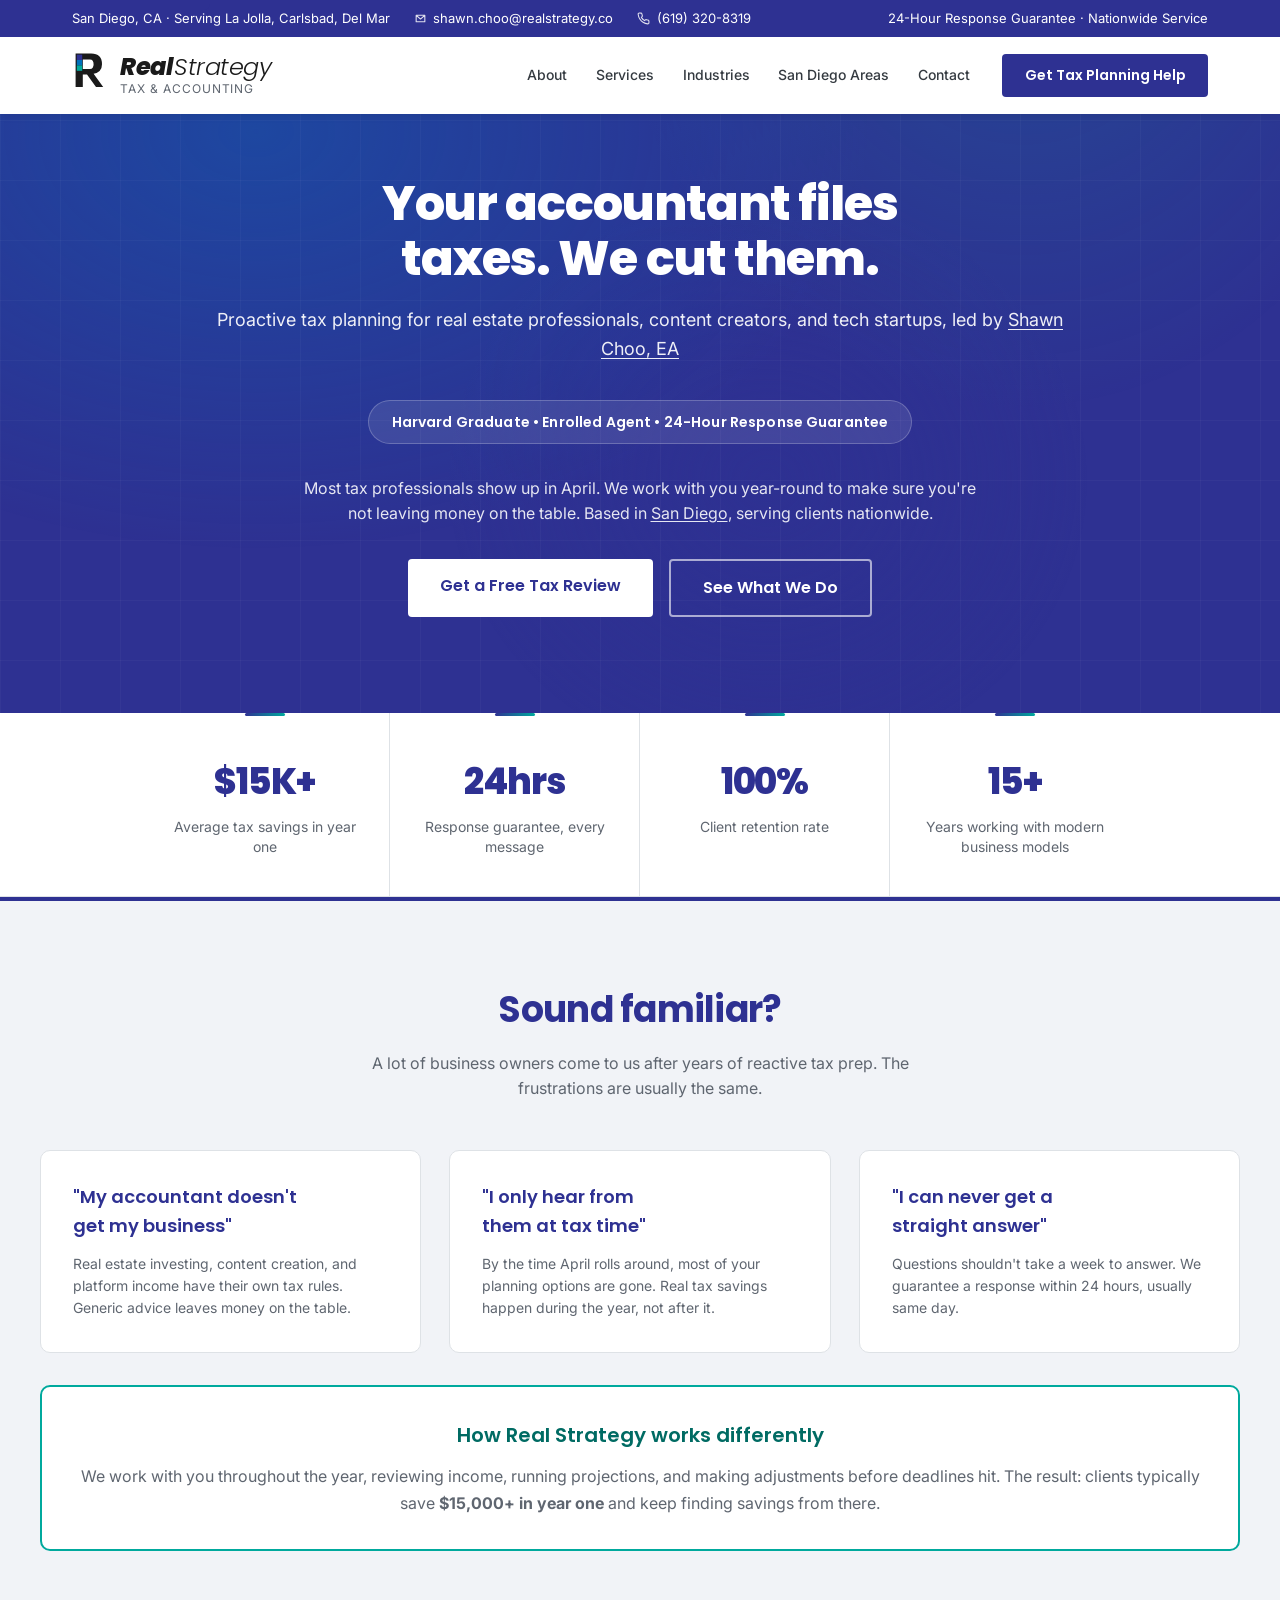
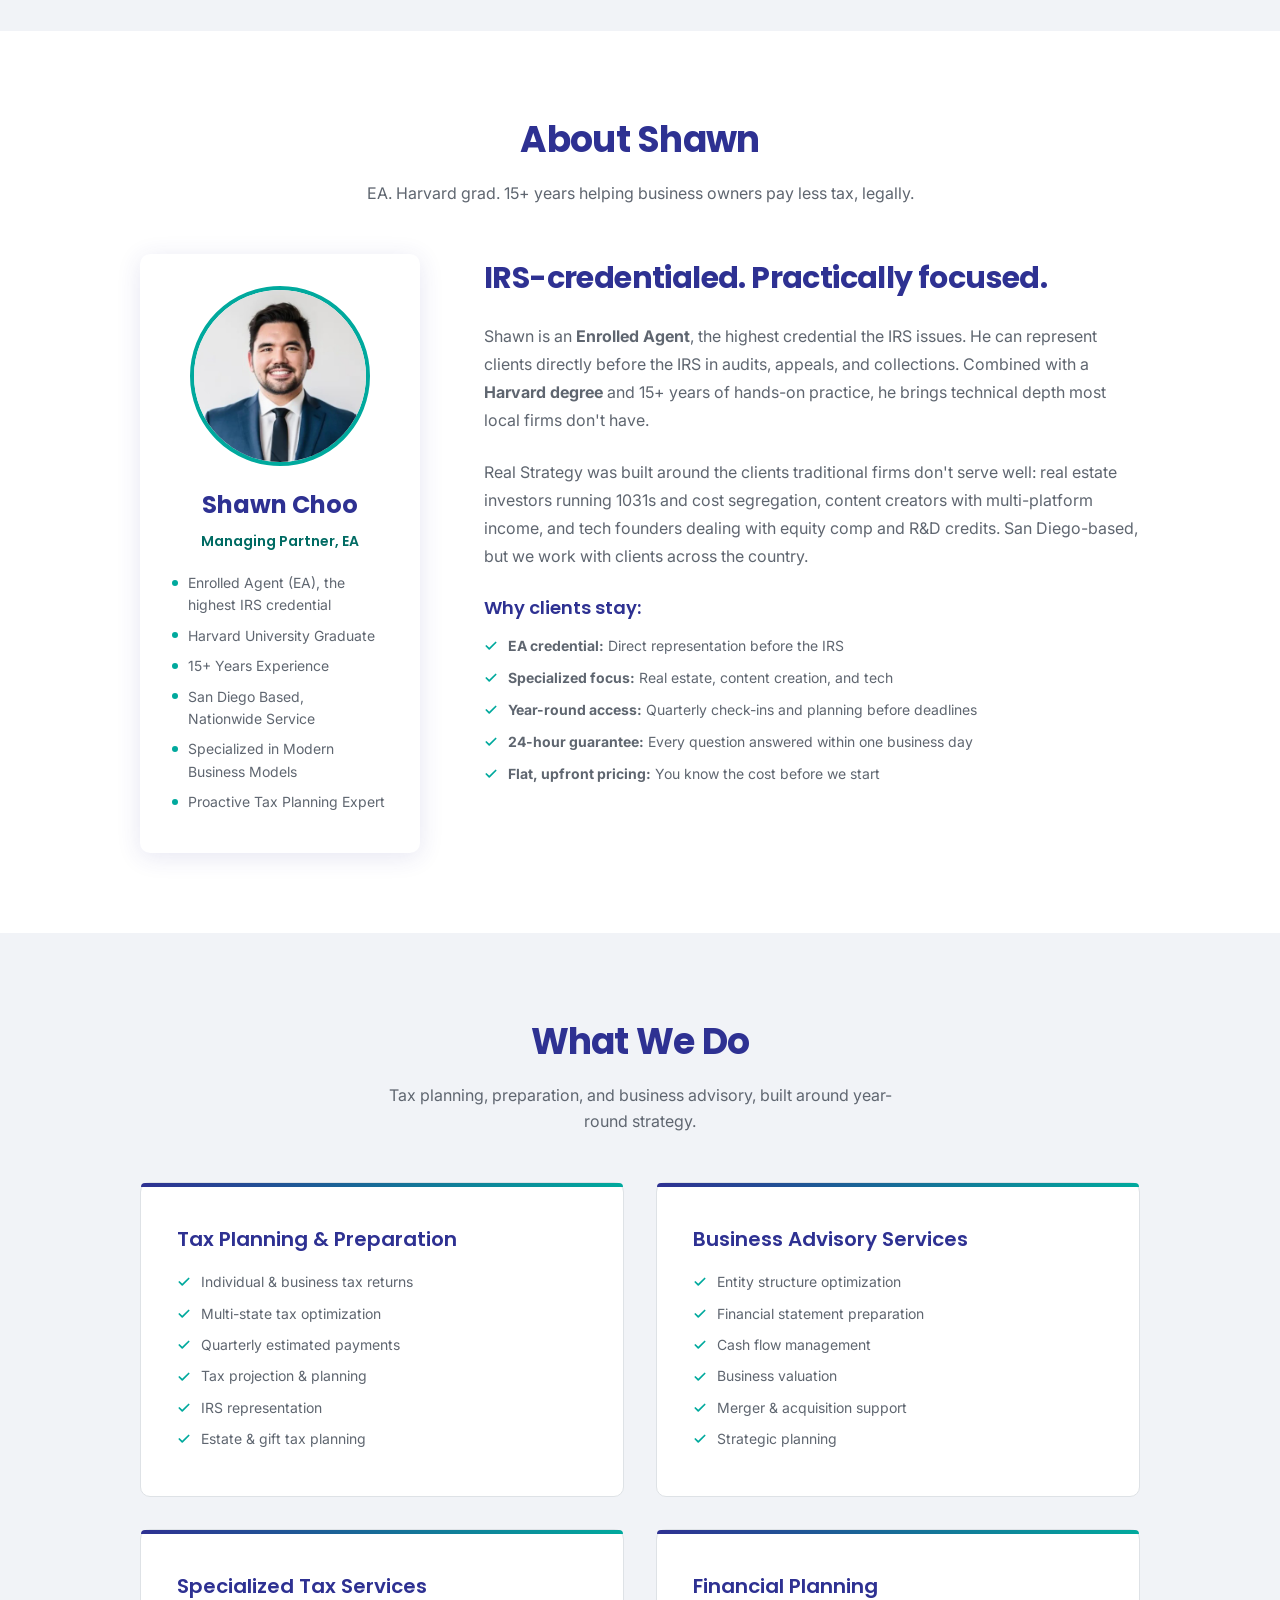
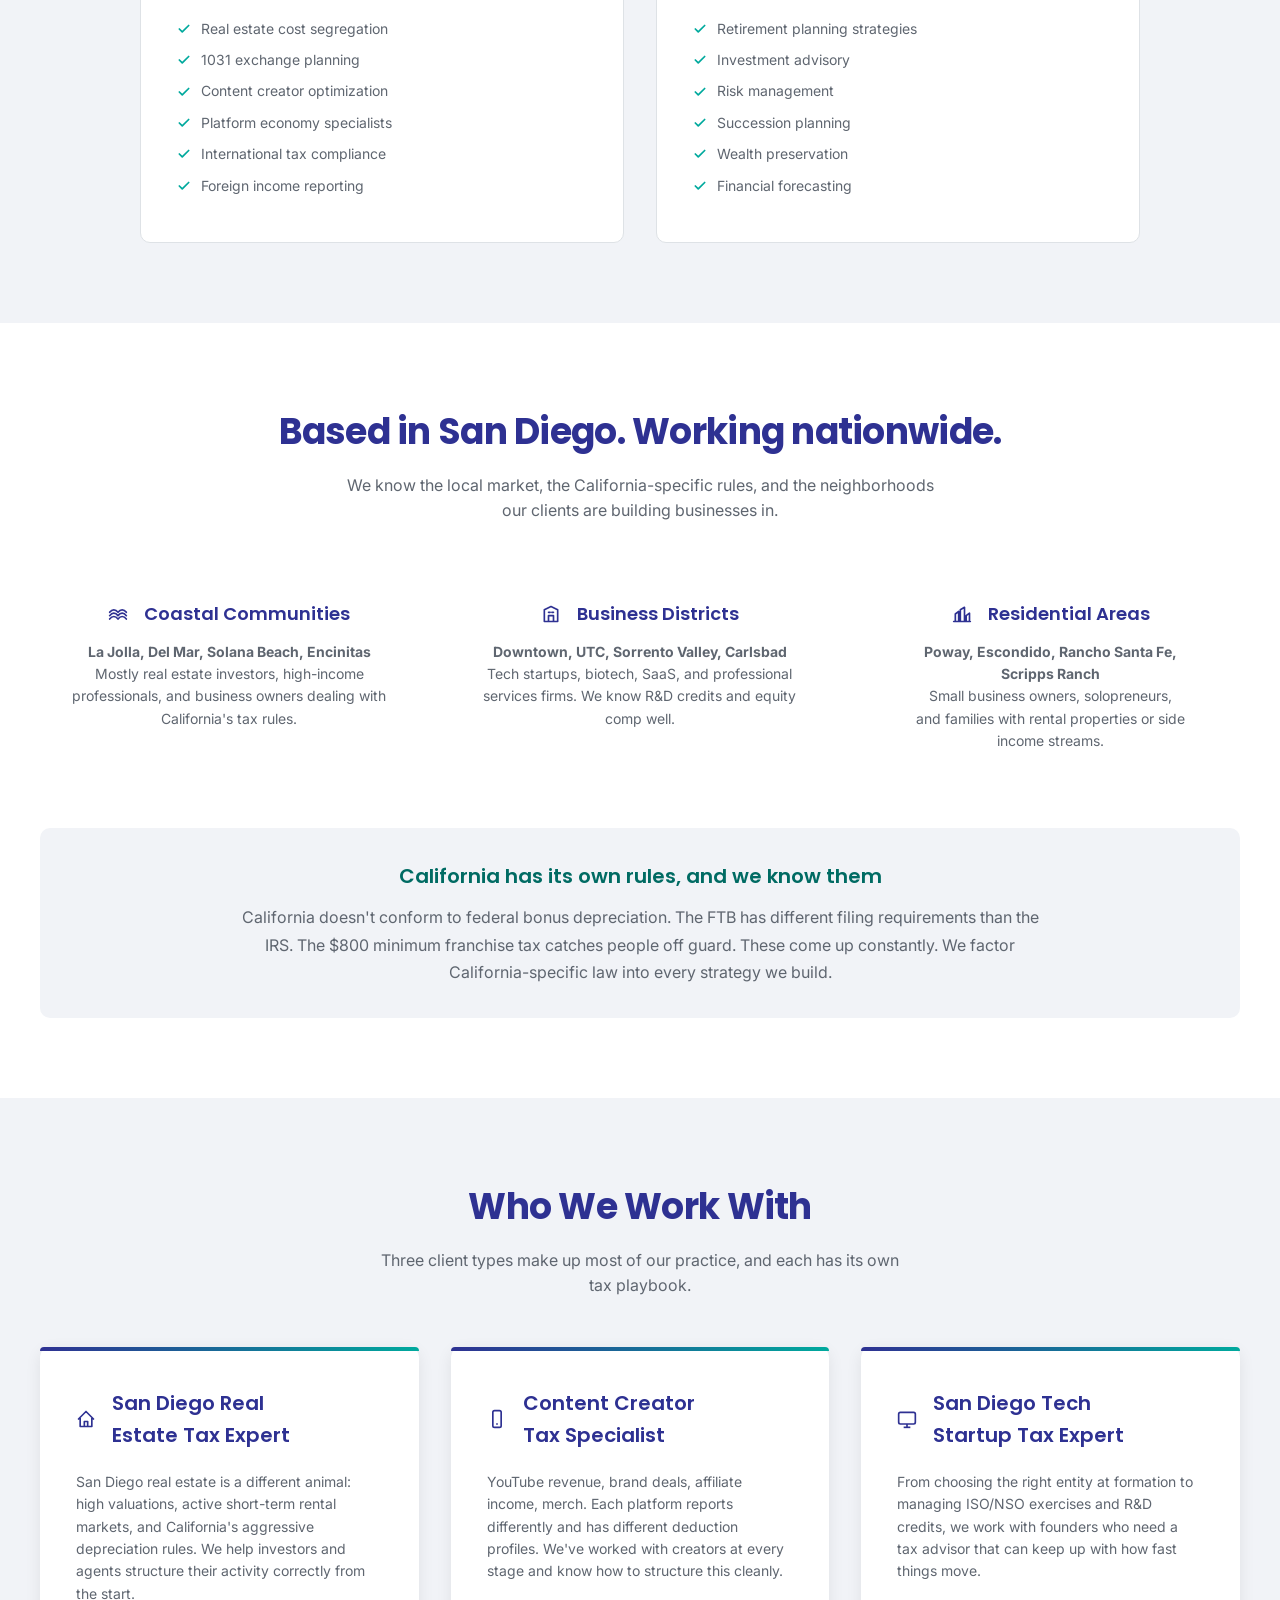
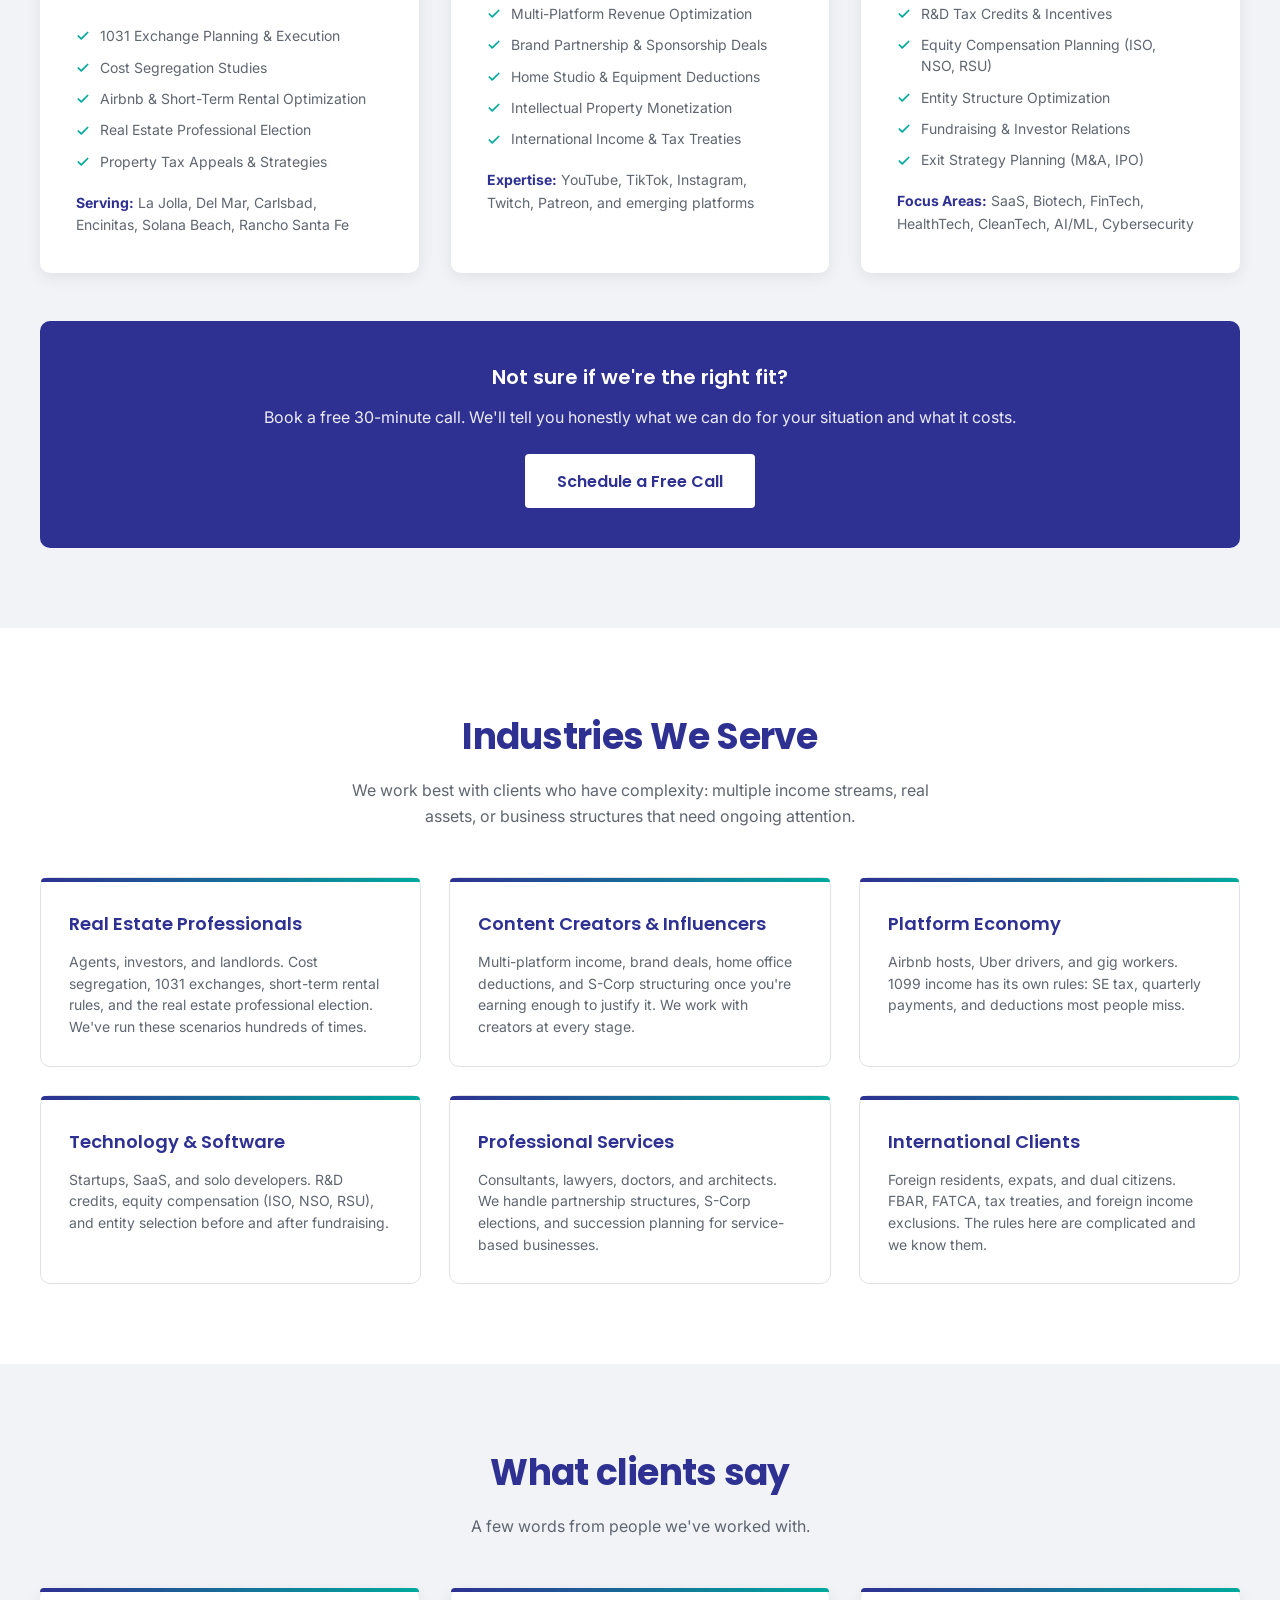
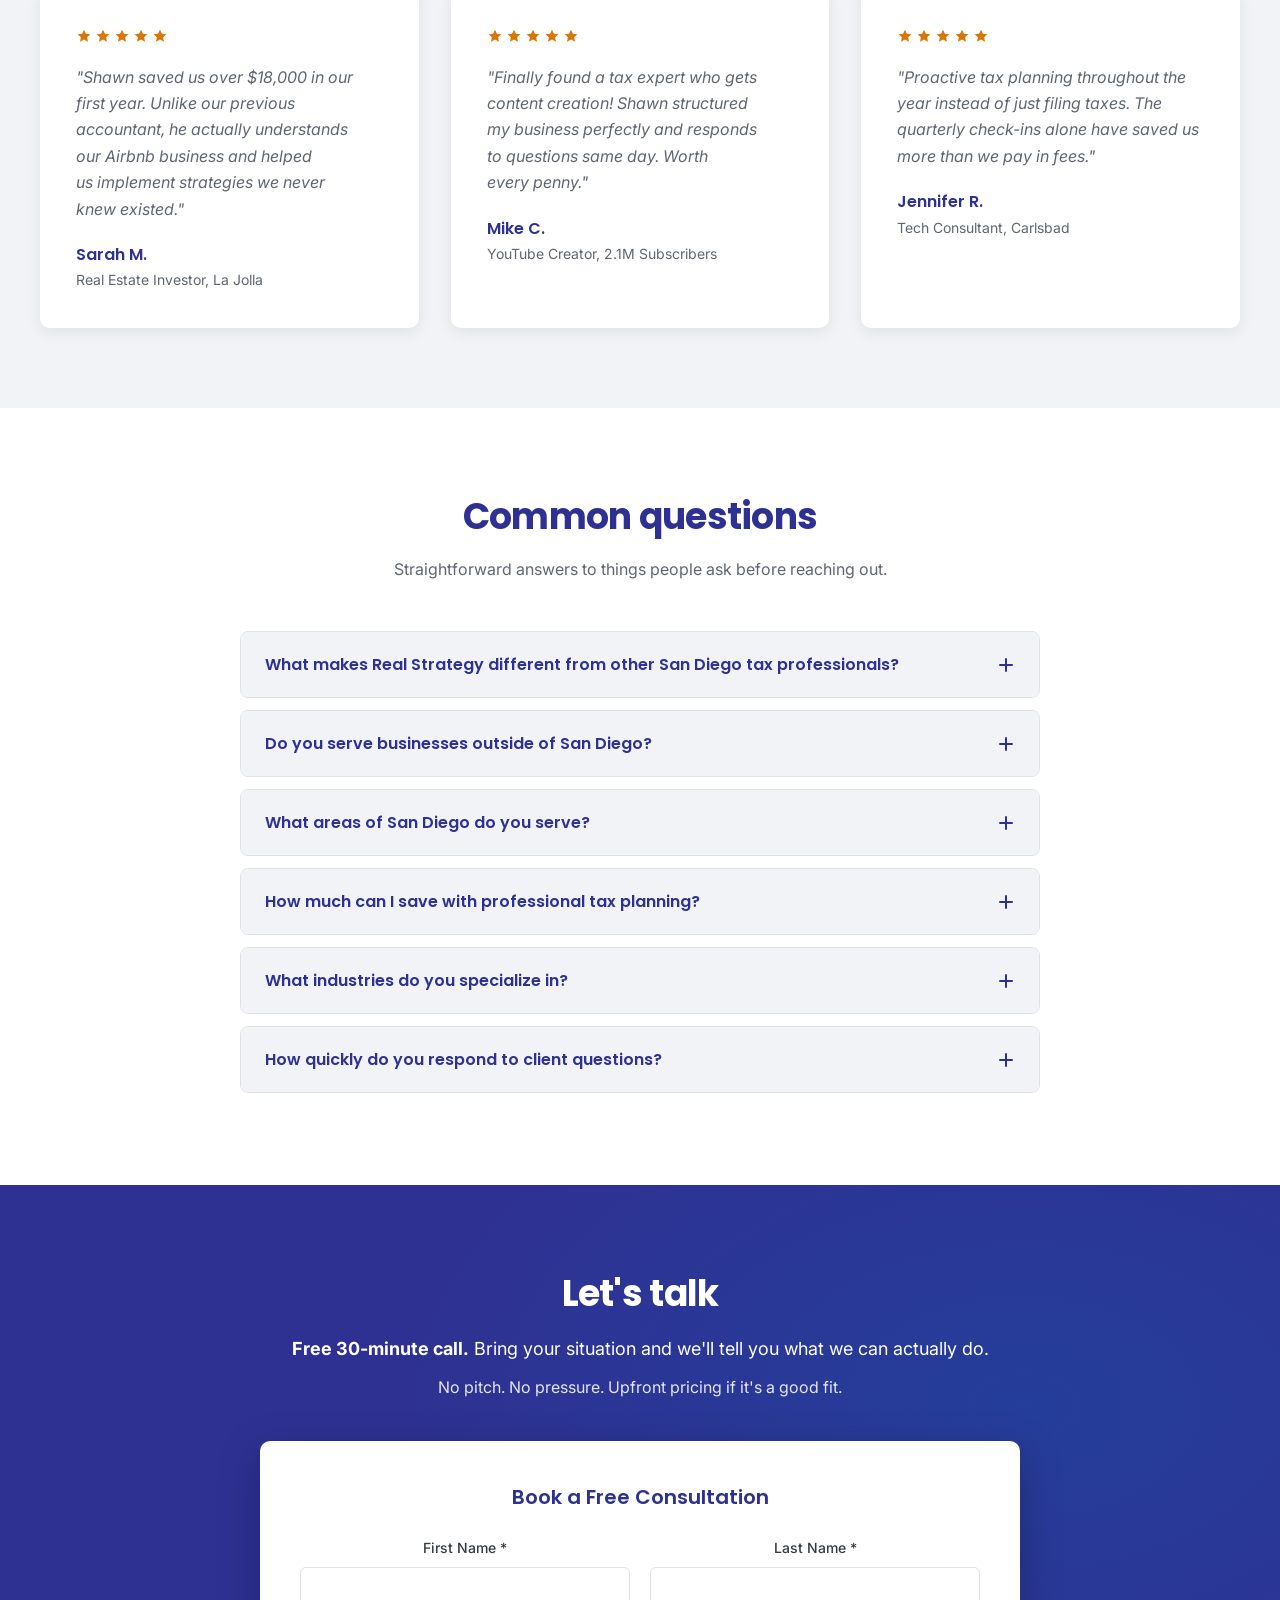
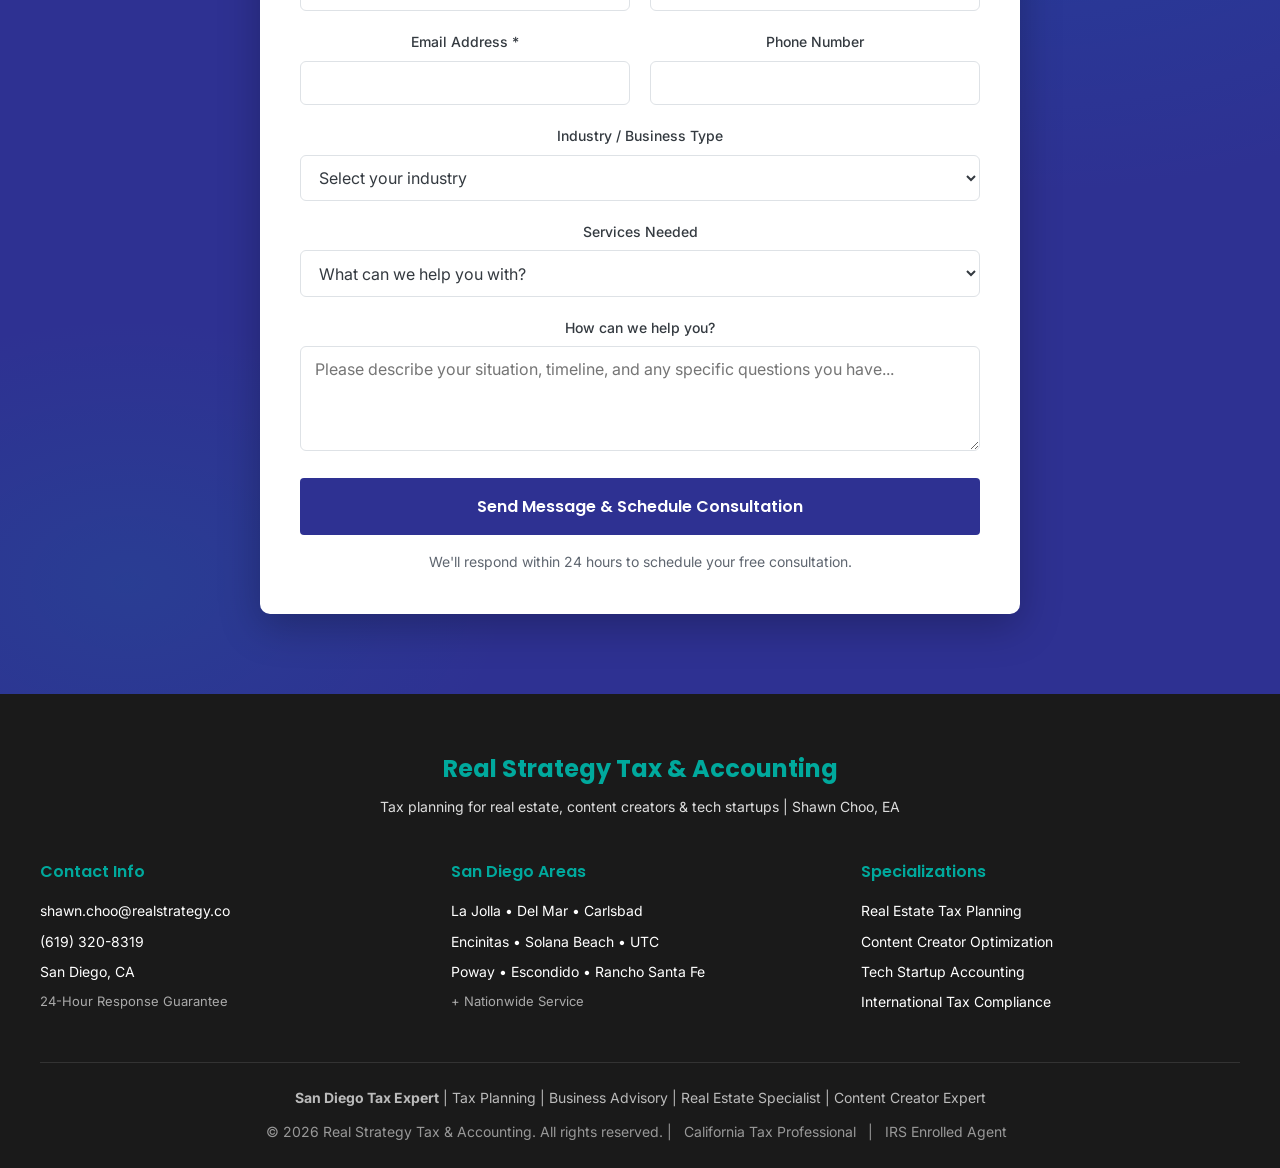
==== commit 689bad80: "Design polish: navy CTAs, press feedback, named transitions, SVG icons, copy cleanup" ====
--- a/index.html
+++ b/index.html
@@ -57,7 +57,7 @@
                 "name": "What makes Real Strategy different from other San Diego tax professionals?",
                 "acceptedAnswer": {
                     "@type": "Answer",
-                    "text": "We specialize in business models that most accountants don't know well — real estate investors, content creators, tech founders. We work with you year-round instead of showing up at tax time. And you can actually reach us: 24-hour response guaranteed, most messages answered same day."
+                    "text": "We specialize in business models that most accountants don't know well: real estate investors, content creators, tech founders. We work with you year-round instead of showing up at tax time. And you can actually reach us: 24-hour response guaranteed, most messages answered same day."
                 }
             },
             {
@@ -65,7 +65,7 @@
                 "name": "Do you serve businesses outside of San Diego?",
                 "acceptedAnswer": {
                     "@type": "Answer",
-                    "text": "Yes. We're based in San Diego and know California law well, but we work with clients across the country. Most of our client relationships are fully remote — video calls, a shared client portal, and quick turnaround on questions."
+                    "text": "Yes. We're based in San Diego and know California law well, but we work with clients across the country. Most of our client relationships are fully remote: video calls, a shared client portal, and quick turnaround on questions."
                 }
             },
             {
@@ -73,7 +73,7 @@
                 "name": "What areas of San Diego do you serve?",
                 "acceptedAnswer": {
                     "@type": "Answer",
-                    "text": "All of San Diego County — La Jolla, Del Mar, Carlsbad, Encinitas, Solana Beach, Rancho Santa Fe, Poway, Escondido, UTC, Sorrento Valley, downtown, and everywhere in between."
+                    "text": "All of San Diego County: La Jolla, Del Mar, Carlsbad, Encinitas, Solana Beach, Rancho Santa Fe, Poway, Escondido, UTC, Sorrento Valley, downtown, and everywhere in between."
                 }
             },
             {
@@ -81,7 +81,7 @@
                 "name": "How much can I save with professional tax planning?",
                 "acceptedAnswer": {
                     "@type": "Answer",
-                    "text": "It depends on your income, structure, and what's already been done. Clients new to proactive planning typically save $10,000–$20,000+ in year one. We'll give you a realistic estimate in your first consultation."
+                    "text": "It depends on your income, structure, and what's already been done. Clients new to proactive planning typically save $10,000 to $20,000+ in year one. We'll give you a realistic estimate in your first consultation."
                 }
             },
             {
@@ -127,7 +127,17 @@
 
             --font-heading: 'Poppins', sans-serif;
             --font-body: 'Inter', sans-serif;
+
+            --ease-out: cubic-bezier(0.23, 1, 0.32, 1);
+            --ease-drawer: cubic-bezier(0.32, 0.72, 0, 1);
+            --navy-hover: #252877;
         }
+        html { scrollbar-color: var(--navy) var(--light-gray); accent-color: var(--navy); }
+        ::selection { background: var(--teal); color: var(--white); }
+        body { caret-color: var(--navy); }
+        h1, h2, h3, h4 { text-wrap: balance; }
+        p, li, blockquote { text-wrap: pretty; }
+        a { text-underline-offset: 0.15em; text-decoration-thickness: 1.5px; }
         body { font-family: var(--font-body); line-height: 1.6; color: var(--dark-gray); background: var(--white); font-size: var(--text-base); }
         h1,h2,h3,h4,h5,h6 { font-family: var(--font-heading); }
         .stat-number,.section-header h2,.cta-button,.btn-primary,.btn-secondary,.credentials-badge { font-family: var(--font-heading); }
@@ -137,24 +147,30 @@
 
         :focus-visible { outline: 3px solid var(--teal); outline-offset: 2px; border-radius: 3px; }
         .hero a:focus-visible, .contact-section a:focus-visible { outline-color: var(--white); }
-        .btn-primary:focus-visible, .cta-button:focus-visible { outline-color: var(--navy); outline-offset: 3px; }
+        .btn-primary:focus-visible, .cta-button:focus-visible, .sticky-cta:focus-visible { outline-color: var(--teal); outline-offset: 3px; }
+        .hero .btn-primary:focus-visible, .cta-banner .btn-primary:focus-visible { outline-color: var(--white); }
         .form-group input:focus-visible, .form-group select:focus-visible, .form-group textarea:focus-visible { outline: none; }
 
         .section-icon { width: 20px; height: 20px; display: inline-block; vertical-align: -3px; margin-right: 0.5rem; flex-shrink: 0; }
         .area-card h3 { display: flex; align-items: center; justify-content: center; gap: 0.5rem; }
         .spec-card h3 { display: flex; align-items: center; gap: 0.5rem; }
 
-        .reveal { opacity: 0; transform: translateY(28px); transition: opacity 0.6s ease, transform 0.6s ease; }
+        .reveal { opacity: 0; transform: translateY(16px); transition: opacity 0.45s var(--ease-out), transform 0.45s var(--ease-out); }
         .reveal.visible { opacity: 1; transform: translateY(0); }
-        .reveal-delay-1 { transition-delay: 0.1s; }
-        .reveal-delay-2 { transition-delay: 0.2s; }
-        .reveal-delay-3 { transition-delay: 0.3s; }
+        .reveal-delay-1 { transition-delay: 0.06s; }
+        .reveal-delay-2 { transition-delay: 0.12s; }
+        .reveal-delay-3 { transition-delay: 0.18s; }
+
+        .btn-primary, .btn-secondary, .cta-button, .sticky-cta, .mobile-cta, .faq-question, .hamburger { -webkit-tap-highlight-color: transparent; }
+        .btn-primary:active, .btn-secondary:active, .cta-button:active, .mobile-cta:active, .hamburger:active { transform: scale(0.97); transition-duration: 0.14s; }
+        .faq-question:active { background: #d9dfeb; }
 
         @media (prefers-reduced-motion: reduce) {
             *, *::before, *::after { animation-duration: 0.01ms !important; animation-iteration-count: 1 !important; transition-duration: 0.01ms !important; scroll-behavior: auto !important; }
             .reveal { opacity: 1; transform: none; }
             .service-card:hover, .industry-card:hover, .spec-card:hover, .area-card:hover, .testimonial-card:hover, .btn-primary:hover, .btn-secondary:hover, .cta-button:hover { transform: none; }
             .hero::before { transform: none !important; }
+            .reveal, .faq-answer { transition-duration: 0.15s !important; }
         }
 
         .header { background: var(--white); box-shadow: 0 2px 8px rgba(0,0,0,0.08); position: fixed; top: 0; width: 100%; z-index: 1000; transition: box-shadow 0.3s ease; }
@@ -179,23 +195,24 @@
         nav ul { display: flex; list-style: none; gap: 1.8rem; }
         nav a { font-family: var(--font-body); color: var(--dark-gray); text-decoration: none; font-weight: 500; font-size: var(--text-md); padding: 0.4rem 0; transition: color 0.25s ease; border-bottom: 2px solid transparent; }
         nav a:hover { color: var(--navy); border-bottom-color: var(--teal); }
-        .cta-button { background: var(--teal); color: var(--white); padding: 0.65rem 1.4rem; border-radius: 4px; text-decoration: none; font-weight: 600; font-size: var(--text-md); transition: all 0.25s ease; white-space: nowrap; font-family: var(--font-heading); }
-        .cta-button:hover { background: #008a80; transform: translateY(-1px); }
+        .cta-button { background: var(--navy); color: var(--white); padding: 0.65rem 1.4rem; border-radius: 4px; text-decoration: none; font-weight: 600; font-size: var(--text-md); transition: background-color 0.2s ease, transform 0.14s var(--ease-out); white-space: nowrap; font-family: var(--font-heading); display: inline-block; }
+        .cta-button:hover { background: var(--navy-hover); }
 
         .hamburger { display: none; background: none; border: none; cursor: pointer; padding: 0.5rem; flex-direction: column; justify-content: center; gap: 5px; z-index: 1001; }
-        .hamburger span { display: block; width: 22px; height: 2px; background: var(--dark-gray); border-radius: 2px; transition: all 0.3s ease; }
+        .hamburger span { display: block; width: 22px; height: 2px; background: var(--dark-gray); border-radius: 2px; transition: transform 0.2s var(--ease-out), opacity 0.2s ease; }
         .hamburger.active span:nth-child(1) { transform: rotate(45deg) translate(5px, 5px); }
         .hamburger.active span:nth-child(2) { opacity: 0; }
         .hamburger.active span:nth-child(3) { transform: rotate(-45deg) translate(5px, -5px); }
 
-        .mobile-nav { display: none; position: fixed; top: 0; left: 0; right: 0; bottom: 0; background: rgba(0,0,0,0.5); z-index: 999; opacity: 0; transition: opacity 0.3s ease; }
+        .mobile-nav { display: none; position: fixed; top: 0; left: 0; right: 0; bottom: 0; background: rgba(0,0,0,0.5); z-index: 999; opacity: 0; transition: opacity 0.25s ease; }
         .mobile-nav.open { opacity: 1; }
-        .mobile-nav-panel { position: absolute; top: 0; right: -300px; width: 280px; height: 100%; background: var(--white); box-shadow: -4px 0 20px rgba(0,0,0,0.15); padding: 5rem 1.5rem 2rem; transition: right 0.3s ease; }
-        .mobile-nav.open .mobile-nav-panel { right: 0; }
+        .mobile-nav-panel { position: absolute; top: 0; right: 0; width: 280px; max-width: 85vw; height: 100%; background: var(--white); box-shadow: -4px 0 20px rgba(0,0,0,0.15); padding: 5rem 1.5rem 2rem; transform: translateX(100%); transition: transform 0.3s var(--ease-drawer); overflow-y: auto; }
+        .mobile-nav.open .mobile-nav-panel { transform: translateX(0); }
+        .mobile-nav:not(.open) .mobile-nav-panel { transition-duration: 0.2s; }
         .mobile-nav-panel a { display: block; font-family: var(--font-body); color: var(--dark-gray); text-decoration: none; font-weight: 500; font-size: var(--text-base); padding: 0.85rem 0; border-bottom: 1px solid var(--border-gray); transition: color 0.2s ease; }
         .mobile-nav-panel a:hover { color: var(--navy); }
-        .mobile-nav-panel .mobile-cta { display: block; background: var(--teal); color: var(--white); text-align: center; padding: 0.8rem 1.5rem; border-radius: 4px; font-family: var(--font-heading); font-weight: 600; font-size: var(--text-md); margin-top: 1.5rem; border-bottom: none; }
-        .mobile-nav-panel .mobile-cta:hover { background: #008a80; color: var(--white); }
+        .mobile-nav-panel .mobile-cta { display: block; background: var(--navy); color: var(--white); text-align: center; padding: 0.8rem 1.5rem; border-radius: 4px; font-family: var(--font-heading); font-weight: 600; font-size: var(--text-md); margin-top: 1.5rem; border-bottom: none; transition: background-color 0.2s ease, transform 0.14s var(--ease-out); }
+        .mobile-nav-panel .mobile-cta:hover { background: var(--navy-hover); color: var(--white); }
 
         .hero { position: relative; background: var(--navy); color: var(--white); padding: 11rem 2rem 6rem; text-align: center; overflow: hidden; }
         .hero::before { content: ''; position: absolute; top: -50vh; left: 0; right: 0; bottom: 0; background: radial-gradient(ellipse 80% 60% at 20% 50%, rgba(0,113,188,0.35) 0%, transparent 60%), radial-gradient(ellipse 60% 80% at 80% 30%, rgba(0,169,157,0.2) 0%, transparent 55%), radial-gradient(ellipse 50% 50% at 60% 80%, rgba(46,49,146,0.6) 0%, transparent 50%); pointer-events: none; transform: translateY(var(--parallax-y, 0)); will-change: transform; }
@@ -206,9 +223,11 @@
         .hero .sub { font-size: var(--text-base); max-width: 680px; margin: 0 auto; opacity: 0.88; font-family: var(--font-body); }
         .credentials-badge { background: rgba(255,255,255,0.1); color: var(--white); padding: 0.6rem 1.4rem; border-radius: 25px; font-size: var(--text-md); font-weight: 600; display: inline-block; margin: 1.25rem 0 2rem; border: 1px solid rgba(255,255,255,0.22); letter-spacing: 0.01em; }
         .hero-buttons { display: flex; gap: 1rem; justify-content: center; flex-wrap: wrap; margin-top: 2rem; }
-        .btn-primary { background: var(--teal); color: var(--white); padding: 0.9rem 2rem; border-radius: 4px; text-decoration: none; font-weight: 600; transition: all 0.25s ease; border: none; cursor: pointer; font-size: var(--text-base); font-family: var(--font-heading); }
-        .btn-primary:hover { background: #008a80; transform: translateY(-2px); }
-        .btn-secondary { background: transparent; color: var(--white); padding: 0.9rem 2rem; border: 2px solid rgba(255,255,255,0.6); border-radius: 4px; text-decoration: none; font-weight: 600; transition: all 0.25s ease; font-size: var(--text-base); font-family: var(--font-heading); }
+        .btn-primary { background: var(--navy); color: var(--white); padding: 0.9rem 2rem; border-radius: 4px; text-decoration: none; font-weight: 600; transition: background-color 0.2s ease, color 0.2s ease, transform 0.14s var(--ease-out); border: none; cursor: pointer; font-size: var(--text-base); font-family: var(--font-heading); display: inline-block; }
+        .btn-primary:hover { background: var(--navy-hover); }
+        .hero .btn-primary, .cta-banner .btn-primary { background: var(--white); color: var(--navy); }
+        .hero .btn-primary:hover, .cta-banner .btn-primary:hover { background: #e8f6f5; }
+        .btn-secondary { background: transparent; color: var(--white); padding: 0.9rem 2rem; border: 2px solid rgba(255,255,255,0.6); border-radius: 4px; text-decoration: none; font-weight: 600; transition: background-color 0.2s ease, color 0.2s ease, border-color 0.2s ease, transform 0.14s var(--ease-out); font-size: var(--text-base); font-family: var(--font-heading); display: inline-block; }
         .btn-secondary:hover { background: var(--white); color: var(--navy); border-color: var(--white); }
 
         .stats-bar { background: var(--white); border-bottom: 1px solid var(--border-gray); padding: 0; }
@@ -227,32 +246,29 @@
         .section-header p { font-size: var(--text-base); color: var(--medium-gray); max-width: 600px; margin: 0 auto; font-family: var(--font-body); }
 
         .about-content { display: grid; grid-template-columns: 280px 1fr; gap: 4rem; align-items: start; max-width: 1000px; margin: 0 auto; }
-        .profile-card { background: var(--white); border-radius: 10px; padding: 2rem; text-align: center; box-shadow: 0 4px 24px rgba(46,49,146,0.1); border: 1px solid var(--border-gray); }
+        .profile-card { background: var(--white); border-radius: 10px; padding: 2rem; text-align: center; box-shadow: 0 4px 24px rgba(46,49,146,0.12); }
         .profile-image { width: 180px; height: 180px; border-radius: 50%; object-fit: cover; margin: 0 auto 1.25rem; display: block; border: 4px solid var(--teal); }
         .profile-card h3 { font-size: var(--text-2xl); color: var(--navy); margin-bottom: 0.3rem; font-weight: 700; }
         .profile-title { color: var(--teal-text); font-weight: 600; margin-bottom: 1rem; font-size: var(--text-md); font-family: var(--font-heading); }
         .credentials-list { text-align: left; margin-top: 1.25rem; list-style: none; }
         .credentials-list li { color: var(--medium-gray); margin-bottom: 0.5rem; font-size: var(--text-md); padding-left: 1rem; position: relative; }
-        .credentials-list li::before { content: '•'; position: absolute; left: 0; color: var(--teal); }
+        .credentials-list li::before { content: ''; position: absolute; left: 0; top: 0.55em; width: 6px; height: 6px; border-radius: 50%; background: var(--teal); }
         .about-text h2 { font-size: var(--text-3xl); color: var(--navy); margin-bottom: 1.25rem; font-weight: 700; letter-spacing: -0.02em; }
         .about-text h3 { font-size: var(--text-lg); color: var(--navy); margin-bottom: 0.75rem; font-weight: 600; }
         .about-text p { color: var(--medium-gray); margin-bottom: 1.5rem; line-height: 1.75; font-size: var(--text-base); }
         .about-text ul li { margin-bottom: 0.6rem; padding-left: 1.5rem; position: relative; font-size: var(--text-md); color: var(--medium-gray); }
-        .about-text ul li span { position: absolute; left: 0; color: var(--teal); font-weight: 700; }
+        .about-text ul li::before, .service-card li::before, .spec-card li::before { content: ''; position: absolute; left: 0; top: 0.3em; width: 14px; height: 14px; background: var(--teal); -webkit-mask: url("data:image/svg+xml,%3Csvg xmlns='http://www.w3.org/2000/svg' viewBox='0 0 24 24' fill='none' stroke='black' stroke-width='3' stroke-linecap='round' stroke-linejoin='round'%3E%3Cpath d='M20 6 9 17l-5-5'/%3E%3C/svg%3E") center/contain no-repeat; mask: url("data:image/svg+xml,%3Csvg xmlns='http://www.w3.org/2000/svg' viewBox='0 0 24 24' fill='none' stroke='black' stroke-width='3' stroke-linecap='round' stroke-linejoin='round'%3E%3Cpath d='M20 6 9 17l-5-5'/%3E%3C/svg%3E") center/contain no-repeat; }
 
         .services-grid { display: grid; grid-template-columns: repeat(2, 1fr); gap: 2rem; max-width: 1000px; margin: 0 auto; }
-        .service-card { background: var(--white); padding: 2.25rem; border-radius: 10px; border: 1px solid var(--border-gray); transition: all 0.3s ease; position: relative; }
+        .service-card { background: var(--white); padding: 2.25rem; border-radius: 10px; border: 1px solid var(--border-gray); transition: transform 0.25s var(--ease-out), box-shadow 0.25s ease; position: relative; }
         .service-card::before { content: ''; position: absolute; top: 0; left: 0; right: 0; height: 4px; background: linear-gradient(90deg, var(--navy), var(--teal)); border-radius: 10px 10px 0 0; }
-        .service-card:hover { transform: translateY(-5px); box-shadow: 0 8px 30px rgba(0,0,0,0.1); }
         .service-card h3 { font-size: var(--text-xl); color: var(--navy); margin-bottom: 1rem; font-weight: 600; padding-top: 0.25rem; }
         .service-card ul { list-style: none; }
         .service-card li { color: var(--medium-gray); margin-bottom: 0.65rem; padding-left: 1.5rem; position: relative; line-height: 1.5; font-size: var(--text-md); }
-        .service-card li::before { content: '✓'; position: absolute; left: 0; color: var(--teal); font-weight: 700; }
 
         .industries-grid { display: grid; grid-template-columns: repeat(auto-fit, minmax(280px, 1fr)); gap: 1.75rem; }
-        .industry-card { background: var(--white); padding: 1.75rem; border-radius: 10px; border: 1px solid var(--border-gray); transition: all 0.3s ease; position: relative; }
+        .industry-card { background: var(--white); padding: 1.75rem; border-radius: 10px; border: 1px solid var(--border-gray); transition: transform 0.25s var(--ease-out), box-shadow 0.25s ease; position: relative; }
         .industry-card::before { content: ''; position: absolute; top: 0; left: 0; right: 0; height: 4px; background: linear-gradient(90deg, var(--navy), var(--teal)); border-radius: 10px 10px 0 0; }
-        .industry-card:hover { transform: translateY(-3px); box-shadow: 0 6px 22px rgba(0,0,0,0.09); }
         .industry-card h3 { color: var(--navy); margin-bottom: 0.75rem; font-weight: 600; font-size: var(--text-lg); padding-top: 0.25rem; }
         .industry-card p { color: var(--medium-gray); font-size: var(--text-md); line-height: 1.55; }
 
@@ -273,7 +289,8 @@
         .form-foot-note { text-align: center; margin-top: 1rem; font-size: var(--text-md); color: var(--medium-gray); }
         .form-success { display: none; background: #f0fdf4; border: 1.5px solid #22c55e; border-radius: 8px; padding: 2rem; text-align: center; margin-top: 1rem; }
         .form-success.visible { display: block; }
-        .form-success-icon { font-size: var(--text-4xl); margin-bottom: 0.75rem; }
+        .form-success-icon { width: 44px; height: 44px; margin: 0 auto 0.75rem; color: #166534; }
+        .form-success-icon svg { width: 100%; height: 100%; }
         .form-success h4 { font-family: var(--font-heading); color: #166534; font-size: var(--text-xl); margin-bottom: 0.5rem; }
         .form-success p { color: #15803d; font-size: var(--text-base); }
         .form-error-msg { display: none; background: #fef2f2; border: 1.5px solid #f87171; border-radius: 6px; padding: 0.75rem 1rem; color: #b91c1c; font-size: var(--text-md); margin-bottom: 1rem; }
@@ -294,37 +311,46 @@
         .footer-bottom .copy { opacity: 0.55; font-size: var(--text-md); }
 
         .problem-section { background: var(--light-gray); border-top: 4px solid var(--navy); }
-        .problem-card { background: var(--white); padding: 2rem; border-radius: 10px; border-left: 4px solid var(--amber); }
-        .problem-card h3 { color: var(--woodsmoke); margin-bottom: 0.75rem; font-size: var(--text-lg); font-weight: 600; }
+        .problem-card { background: var(--white); padding: 2rem; border-radius: 10px; border: 1px solid var(--border-gray); }
+        .problem-card h3 { color: var(--navy); margin-bottom: 0.75rem; font-size: var(--text-lg); font-weight: 600; }
         .problem-card p { color: var(--medium-gray); font-size: var(--text-md); }
         .problem-callout { text-align: center; margin-top: 2rem; padding: 2rem; background: var(--white); border-radius: 10px; border: 2px solid var(--teal); }
         .problem-callout h3 { color: var(--teal-text); margin-bottom: 0.75rem; font-size: var(--text-xl); font-weight: 600; }
         .problem-callout p { color: var(--medium-gray); font-size: var(--text-base); line-height: 1.7; }
 
-        .spec-card { background: var(--white); padding: 2.25rem; border-radius: 10px; box-shadow: 0 4px 16px rgba(0,0,0,0.08); transition: all 0.3s ease; position: relative; }
+        .spec-card { background: var(--white); padding: 2.25rem; border-radius: 10px; box-shadow: 0 4px 16px rgba(0,0,0,0.08); transition: transform 0.25s var(--ease-out), box-shadow 0.25s ease; position: relative; }
         .spec-card::before { content: ''; position: absolute; top: 0; left: 0; right: 0; height: 4px; background: linear-gradient(90deg, var(--navy), var(--teal)); border-radius: 10px 10px 0 0; }
-        .spec-card:hover { transform: translateY(-4px); box-shadow: 0 8px 28px rgba(0,0,0,0.12); }
         .spec-card h3 { color: var(--navy); margin-bottom: 1.25rem; font-weight: 600; font-size: var(--text-xl); padding-top: 0.25rem; }
         .spec-card p { color: var(--medium-gray); margin-bottom: 1.25rem; font-size: var(--text-md); line-height: 1.6; }
         .spec-card ul { list-style: none; padding: 0; }
         .spec-card li { margin-bottom: 0.65rem; padding-left: 1.5rem; position: relative; color: var(--medium-gray); font-size: var(--text-md); line-height: 1.5; }
-        .spec-card li::before { content: '✓'; position: absolute; left: 0; color: var(--teal); font-weight: 700; }
         .spec-card .meta { margin-top: 1.25rem; font-size: var(--text-md); }
         .spec-card .meta strong { color: var(--navy); }
         .spec-card .meta span { color: var(--medium-gray); }
 
+        @media (hover: hover) and (pointer: fine) {
+            .service-card:hover { transform: translateY(-4px); box-shadow: 0 8px 30px rgba(0,0,0,0.1); }
+            .industry-card:hover { transform: translateY(-3px); box-shadow: 0 6px 22px rgba(0,0,0,0.09); }
+            .spec-card:hover { transform: translateY(-4px); box-shadow: 0 8px 28px rgba(0,0,0,0.12); }
+        }
+
         .faq-item { border: 1px solid var(--border-gray); border-radius: 8px; margin-bottom: 0.75rem; overflow: hidden; }
         .faq-question { width: 100%; background: var(--light-gray); padding: 1.25rem 1.5rem; margin: 0; color: var(--navy); cursor: pointer; display: flex; justify-content: space-between; align-items: center; font-size: var(--text-base); font-weight: 600; font-family: var(--font-heading); user-select: none; transition: background 0.2s ease; border: none; text-align: left; }
         .faq-question:hover { background: #e3e7f0; }
-        .faq-icon { font-size: var(--text-xl); font-weight: 300; flex-shrink: 0; margin-left: 1rem; transition: transform 0.3s ease; }
+        .faq-icon { flex-shrink: 0; margin-left: 1rem; width: 18px; height: 18px; position: relative; transition: transform 0.2s var(--ease-out); }
+        .faq-icon::before, .faq-icon::after { content: ''; position: absolute; background: var(--navy); left: 50%; top: 50%; translate: -50% -50%; border-radius: 1px; }
+        .faq-icon::before { width: 14px; height: 2px; }
+        .faq-icon::after { width: 2px; height: 14px; }
         .faq-item.open .faq-icon { transform: rotate(45deg); }
-        .faq-answer { max-height: 0; overflow: hidden; transition: max-height 0.35s ease; }
-        .faq-answer-inner { padding: 0 1.5rem 1.25rem; }
-        .faq-answer-inner p { color: var(--medium-gray); line-height: 1.65; margin: 0; font-size: var(--text-base); }
+        .faq-answer { display: grid; grid-template-rows: 0fr; transition: grid-template-rows 0.22s var(--ease-out); }
+        .faq-item.open .faq-answer { grid-template-rows: 1fr; }
+        .faq-answer-inner { overflow: hidden; min-height: 0; }
+        .faq-answer-inner p { color: var(--medium-gray); line-height: 1.65; margin: 0; font-size: var(--text-base); padding: 0 1.5rem 1.25rem; }
 
         .testimonial-card { background: var(--white); padding: 2.25rem; border-radius: 10px; box-shadow: 0 4px 16px rgba(0,0,0,0.08); position: relative; }
         .testimonial-card::before { content: ''; position: absolute; top: 0; left: 0; right: 0; height: 4px; background: linear-gradient(90deg, var(--navy), var(--teal)); border-radius: 10px 10px 0 0; }
-        .stars { margin-bottom: 1.25rem; font-size: var(--text-base); color: #f59e0b; letter-spacing: 2px; padding-top: 0.25rem; }
+        .stars { margin-bottom: 1.25rem; display: flex; gap: 3px; color: #d97706; padding-top: 0.25rem; }
+        .stars svg { width: 16px; height: 16px; fill: currentColor; }
         .testimonial-card blockquote { font-style: italic; color: var(--medium-gray); font-size: var(--text-base); line-height: 1.65; margin-bottom: 1.25rem; }
         .testimonial-author { font-weight: 600; color: var(--navy); font-family: var(--font-heading); font-size: var(--text-base); }
         .testimonial-role { color: var(--medium-gray); font-size: var(--text-md); margin-top: 2px; }
@@ -341,13 +367,13 @@
         .cta-banner h3 { margin-bottom: 0.75rem; font-size: var(--text-xl); font-weight: 600; }
         .cta-banner p { opacity: 0.9; margin-bottom: 1.5rem; font-size: var(--text-base); }
 
-        /* Sticky CTA — appears after hero, hides at contact section */
-        .sticky-cta { position: fixed; bottom: calc(1.5rem + env(safe-area-inset-bottom, 0px)); right: 1.5rem; background: var(--teal); color: var(--white); padding: 0.85rem 1.5rem; border-radius: 100px; font-family: var(--font-heading); font-weight: 600; font-size: var(--text-md); text-decoration: none; box-shadow: 0 10px 30px rgba(0, 107, 99, 0.35), 0 4px 10px rgba(0,0,0,0.1); display: inline-flex; align-items: center; gap: 0.5rem; opacity: 0; transform: translateY(20px) scale(0.95); transition: opacity 0.35s ease, transform 0.35s ease, background 0.2s ease, box-shadow 0.2s ease; pointer-events: none; z-index: 900; white-space: nowrap; }
+        /* Sticky CTA: appears after hero, hides at contact section */
+        .sticky-cta { position: fixed; bottom: calc(1.5rem + env(safe-area-inset-bottom, 0px)); right: 1.5rem; background: var(--navy); color: var(--white); padding: 0.85rem 1.5rem; border-radius: 100px; font-family: var(--font-heading); font-weight: 600; font-size: var(--text-md); text-decoration: none; box-shadow: 0 10px 30px rgba(46,49,146,0.35), 0 4px 10px rgba(0,0,0,0.1); display: inline-flex; align-items: center; gap: 0.5rem; opacity: 0; transform: translateY(20px) scale(0.95); transition: opacity 0.3s var(--ease-out), transform 0.3s var(--ease-out), background-color 0.2s ease, box-shadow 0.2s ease; pointer-events: none; z-index: 900; white-space: nowrap; }
         .sticky-cta.visible { opacity: 1; transform: translateY(0) scale(1); pointer-events: auto; }
-        .sticky-cta:hover { background: #008a80; box-shadow: 0 14px 36px rgba(0, 107, 99, 0.45), 0 4px 10px rgba(0,0,0,0.1); }
-        .sticky-cta:hover.visible { transform: translateY(-2px) scale(1); }
+        .sticky-cta:hover { background: var(--navy-hover); box-shadow: 0 14px 36px rgba(46,49,146,0.45), 0 4px 10px rgba(0,0,0,0.1); }
+        .sticky-cta.visible:active { transform: scale(0.97); transition-duration: 0.14s; }
         .sticky-cta svg { width: 14px; height: 14px; transition: transform 0.2s ease; }
-        .sticky-cta:hover svg { transform: translateX(2px); }
+        @media (hover: hover) and (pointer: fine) { .sticky-cta:hover svg { transform: translateX(2px); } }
 
         @media (prefers-reduced-motion: reduce) {
             .sticky-cta { transition: opacity 0.15s ease; }
@@ -473,7 +499,7 @@
     <section id="home" class="hero">
         <div class="container">
             <h1 class="reveal">Your accountant files taxes. We cut them.</h1>
-            <p class="lead reveal reveal-delay-1">Proactive tax planning for real estate professionals, content creators, and tech startups — led by <a href="#about" style="color:var(--white);text-decoration:underline;">Shawn Choo, EA</a></p>
+            <p class="lead reveal reveal-delay-1">Proactive tax planning for real estate professionals, content creators, and tech startups, led by <a href="#about" style="color:var(--white);text-decoration:underline;">Shawn Choo, EA</a></p>
             <div class="credentials-badge reveal reveal-delay-2">Harvard Graduate &bull; Enrolled Agent &bull; 24-Hour Response Guarantee</div>
             <p class="sub reveal reveal-delay-2">Most tax professionals show up in April. We work with you year-round to make sure you're not leaving money on the table. Based in <a href="#san-diego-areas" style="color:var(--white);text-decoration:underline;">San Diego</a>, serving clients nationwide.</p>
             <div class="hero-buttons reveal reveal-delay-3">
@@ -486,7 +512,7 @@
     <section class="stats-bar" aria-label="Key statistics">
         <div class="stats-grid">
             <div class="stat-item reveal"><span class="stat-number" data-target="15" data-prefix="$" data-suffix="K+">$15K+</span><div class="stat-label">Average tax savings in year one</div></div>
-            <div class="stat-item reveal reveal-delay-1"><span class="stat-number" data-target="24" data-suffix="hrs">24hrs</span><div class="stat-label">Response guarantee — always</div></div>
+            <div class="stat-item reveal reveal-delay-1"><span class="stat-number" data-target="24" data-suffix="hrs">24hrs</span><div class="stat-label">Response guarantee, every message</div></div>
             <div class="stat-item reveal reveal-delay-2"><span class="stat-number" data-target="100" data-suffix="%">100%</span><div class="stat-label">Client retention rate</div></div>
             <div class="stat-item reveal reveal-delay-3"><span class="stat-number" data-target="15" data-suffix="+">15+</span><div class="stat-label">Years working with modern business models</div></div>
         </div>
@@ -498,9 +524,9 @@
             <div style="display:grid;grid-template-columns:repeat(auto-fit,minmax(280px,1fr));gap:1.75rem;margin-top:2rem;">
                 <div class="reveal problem-card"><h3>"My accountant doesn't get my business"</h3><p>Real estate investing, content creation, and platform income have their own tax rules. Generic advice leaves money on the table.</p></div>
                 <div class="reveal reveal-delay-1 problem-card"><h3>"I only hear from them at tax time"</h3><p>By the time April rolls around, most of your planning options are gone. Real tax savings happen during the year, not after it.</p></div>
-                <div class="reveal reveal-delay-2 problem-card"><h3>"I can never get a straight answer"</h3><p>Questions shouldn't take a week to answer. We guarantee a response within 24 hours — usually same day.</p></div>
-            </div>
-            <div class="reveal problem-callout"><h3>How Real Strategy works differently</h3><p>We work with you throughout the year — reviewing income, running projections, and making adjustments before deadlines hit. The result: clients typically save <strong>$15,000+ in year one</strong> and keep finding savings from there.</p></div>
+                <div class="reveal reveal-delay-2 problem-card"><h3>"I can never get a straight answer"</h3><p>Questions shouldn't take a week to answer. We guarantee a response within 24 hours, usually same day.</p></div>
+            </div>
+            <div class="reveal problem-callout"><h3>How Real Strategy works differently</h3><p>We work with you throughout the year, reviewing income, running projections, and making adjustments before deadlines hit. The result: clients typically save <strong>$15,000+ in year one</strong> and keep finding savings from there.</p></div>
         </div>
     </section>
 
@@ -513,7 +539,7 @@
                     <h3>Shawn Choo</h3>
                     <div class="profile-title">Managing Partner, EA</div>
                     <ul class="credentials-list">
-                        <li>Enrolled Agent (EA) — Highest IRS Credential</li>
+                        <li>Enrolled Agent (EA), the highest IRS credential</li>
                         <li>Harvard University Graduate</li>
                         <li>15+ Years Experience</li>
                         <li>San Diego Based, Nationwide Service</li>
@@ -523,15 +549,15 @@
                 </div>
                 <div class="about-text reveal reveal-delay-1">
                     <h2>IRS-credentialed. Practically focused.</h2>
-                    <p>Shawn is an <strong>Enrolled Agent</strong> — the highest credential the IRS issues. That means he can represent clients directly before the IRS, not just prepare paperwork. Combined with a <strong>Harvard degree</strong> and 15+ years of hands-on practice, he brings a level of technical depth that most local firms don't.</p>
-                    <p>Real Strategy was built around the clients traditional firms don't serve well: real estate investors running 1031s and cost segregation, content creators with multi-platform income, and tech founders navigating equity comp and R&D credits. San Diego-based, but we work with clients across the country.</p>
+                    <p>Shawn is an <strong>Enrolled Agent</strong>, the highest credential the IRS issues. He can represent clients directly before the IRS in audits, appeals, and collections. Combined with a <strong>Harvard degree</strong> and 15+ years of hands-on practice, he brings technical depth most local firms don't have.</p>
+                    <p>Real Strategy was built around the clients traditional firms don't serve well: real estate investors running 1031s and cost segregation, content creators with multi-platform income, and tech founders dealing with equity comp and R&amp;D credits. San Diego-based, but we work with clients across the country.</p>
                     <h3>Why clients stay:</h3>
                     <ul style="list-style:none;padding:0;">
-                        <li><span aria-hidden="true">✓</span> <strong>EA credential:</strong> Direct IRS representation, not just tax prep</li>
-                        <li><span aria-hidden="true">✓</span> <strong>Specialized focus:</strong> Real estate, content creation, tech — not general practice</li>
-                        <li><span aria-hidden="true">✓</span> <strong>Year-round access:</strong> Quarterly check-ins, not just April calls</li>
-                        <li><span aria-hidden="true">✓</span> <strong>24-hour guarantee:</strong> Always. Not "we'll get back to you soon"</li>
-                        <li><span aria-hidden="true">✓</span> <strong>Flat, upfront pricing:</strong> You know the cost before we start</li>
+                        <li><strong>EA credential:</strong> Direct representation before the IRS</li>
+                        <li><strong>Specialized focus:</strong> Real estate, content creation, and tech</li>
+                        <li><strong>Year-round access:</strong> Quarterly check-ins and planning before deadlines</li>
+                        <li><strong>24-hour guarantee:</strong> Every question answered within one business day</li>
+                        <li><strong>Flat, upfront pricing:</strong> You know the cost before we start</li>
                     </ul>
                 </div>
             </div>
@@ -540,7 +566,7 @@
 
     <section id="services" class="section bg-light" aria-labelledby="services-heading">
         <div class="container">
-            <div class="section-header reveal"><h2 id="services-heading">What We Do</h2><p>Tax planning, preparation, and business advisory — with a focus on year-round strategy, not just April filing.</p></div>
+            <div class="section-header reveal"><h2 id="services-heading">What We Do</h2><p>Tax planning, preparation, and business advisory, built around year-round strategy.</p></div>
             <div class="services-grid">
                 <div class="service-card reveal"><h3>Tax Planning &amp; Preparation</h3><ul><li>Individual &amp; business tax returns</li><li>Multi-state tax optimization</li><li>Quarterly estimated payments</li><li>Tax projection &amp; planning</li><li>IRS representation</li><li>Estate &amp; gift tax planning</li></ul></div>
                 <div class="service-card reveal reveal-delay-1"><h3>Business Advisory Services</h3><ul><li>Entity structure optimization</li><li>Financial statement preparation</li><li>Cash flow management</li><li>Business valuation</li><li>Merger &amp; acquisition support</li><li>Strategic planning</li></ul></div>
@@ -554,36 +580,36 @@
         <div class="container">
             <div class="section-header reveal"><h2 id="areas-heading">Based in San Diego. Working nationwide.</h2><p>We know the local market, the California-specific rules, and the neighborhoods our clients are building businesses in.</p></div>
             <div style="display:grid;grid-template-columns:repeat(auto-fit,minmax(250px,1fr));gap:2rem;margin-bottom:3rem;">
-                <div class="area-card reveal"><h3><svg class="section-icon" viewBox="0 0 24 24" fill="none" stroke="currentColor" stroke-width="2" aria-hidden="true" focusable="false"><path stroke-linecap="round" stroke-linejoin="round" d="M2 18 C5 14, 9 14, 12 18 C15 14, 19 14, 22 18 M2 14 C5 10, 9 10, 12 14 C15 10, 19 10, 22 14 M2 10 C5 6, 9 6, 12 10 C15 6, 19 6, 22 10"/></svg>Coastal Communities</h3><p><strong>La Jolla, Del Mar, Solana Beach, Encinitas</strong><br>Mostly real estate investors, high-income professionals, and business owners navigating California's tax complexity.</p></div>
-                <div class="area-card reveal reveal-delay-1"><h3><svg class="section-icon" viewBox="0 0 24 24" fill="none" stroke="currentColor" stroke-width="2" aria-hidden="true" focusable="false"><path stroke-linecap="round" stroke-linejoin="round" d="M4 21 V7 L12 3 L20 7 V21 M4 21 H20 M9 21 V14 H15 V21 M9 10 H11 M13 10 H15"/></svg>Business Districts</h3><p><strong>Downtown, UTC, Sorrento Valley, Carlsbad</strong><br>Tech startups, biotech, SaaS, and professional services firms. We know the R&D credit landscape and equity comp well.</p></div>
+                <div class="area-card reveal"><h3><svg class="section-icon" viewBox="0 0 24 24" fill="none" stroke="currentColor" stroke-width="2" aria-hidden="true" focusable="false"><path stroke-linecap="round" stroke-linejoin="round" d="M2 18 C5 14, 9 14, 12 18 C15 14, 19 14, 22 18 M2 14 C5 10, 9 10, 12 14 C15 10, 19 10, 22 14 M2 10 C5 6, 9 6, 12 10 C15 6, 19 6, 22 10"/></svg>Coastal Communities</h3><p><strong>La Jolla, Del Mar, Solana Beach, Encinitas</strong><br>Mostly real estate investors, high-income professionals, and business owners dealing with California's tax rules.</p></div>
+                <div class="area-card reveal reveal-delay-1"><h3><svg class="section-icon" viewBox="0 0 24 24" fill="none" stroke="currentColor" stroke-width="2" aria-hidden="true" focusable="false"><path stroke-linecap="round" stroke-linejoin="round" d="M4 21 V7 L12 3 L20 7 V21 M4 21 H20 M9 21 V14 H15 V21 M9 10 H11 M13 10 H15"/></svg>Business Districts</h3><p><strong>Downtown, UTC, Sorrento Valley, Carlsbad</strong><br>Tech startups, biotech, SaaS, and professional services firms. We know R&amp;D credits and equity comp well.</p></div>
                 <div class="area-card reveal reveal-delay-2"><h3><svg class="section-icon" viewBox="0 0 24 24" fill="none" stroke="currentColor" stroke-width="2" aria-hidden="true" focusable="false"><path stroke-linecap="round" stroke-linejoin="round" d="M2 21 H22 M4 21 V12 L8 9 L8 21 M10 21 V7 L15 4 L15 21 M17 21 V14 L21 11 L21 21"/></svg>Residential Areas</h3><p><strong>Poway, Escondido, Rancho Santa Fe, Scripps Ranch</strong><br>Small business owners, solopreneurs, and families with rental properties or side income streams.</p></div>
             </div>
-            <div class="reveal area-callout"><h3>California has its own rules — and we know them</h3><p>California doesn't conform to federal bonus depreciation. The FTB has different filing requirements than the IRS. The $800 minimum franchise tax catches people off guard. These aren't edge cases — they come up constantly. We factor California-specific law into every strategy we build.</p></div>
+            <div class="reveal area-callout"><h3>California has its own rules, and we know them</h3><p>California doesn't conform to federal bonus depreciation. The FTB has different filing requirements than the IRS. The $800 minimum franchise tax catches people off guard. These come up constantly. We factor California-specific law into every strategy we build.</p></div>
         </div>
     </section>
 
     <section class="section bg-light" aria-labelledby="who-heading">
         <div class="container">
-            <div class="section-header reveal"><h2 id="who-heading">Who We Work With</h2><p>Three client types make up most of our practice — and each has its own tax playbook.</p></div>
+            <div class="section-header reveal"><h2 id="who-heading">Who We Work With</h2><p>Three client types make up most of our practice, and each has its own tax playbook.</p></div>
             <div style="display:grid;grid-template-columns:repeat(auto-fit,minmax(300px,1fr));gap:2rem;">
-                <div class="spec-card reveal"><h3><svg class="section-icon" viewBox="0 0 24 24" fill="none" stroke="currentColor" stroke-width="2" aria-hidden="true" focusable="false"><path stroke-linecap="round" stroke-linejoin="round" d="M3 12 L12 3 L21 12 M5 10 V21 H19 V10 M10 21 V15 H14 V21"/></svg>San Diego Real Estate Tax Expert</h3><p>San Diego real estate is a different animal — high valuations, active short-term rental markets, and California's aggressive depreciation rules. We help investors and agents structure their activity correctly from the start.</p><ul><li>1031 Exchange Planning &amp; Execution</li><li>Cost Segregation Studies</li><li>Airbnb &amp; Short-Term Rental Optimization</li><li>Real Estate Professional Election</li><li>Property Tax Appeals &amp; Strategies</li></ul><div class="meta"><strong>Serving:</strong> <span>La Jolla, Del Mar, Carlsbad, Encinitas, Solana Beach, Rancho Santa Fe</span></div></div>
-                <div class="spec-card reveal reveal-delay-1"><h3><svg class="section-icon" viewBox="0 0 24 24" fill="none" stroke="currentColor" stroke-width="2" aria-hidden="true" focusable="false"><rect x="7" y="2" width="10" height="20" rx="2" ry="2"/><line x1="11" y1="18" x2="13" y2="18"/></svg>Content Creator Tax Specialist</h3><p>YouTube revenue, brand deals, affiliate income, merch — each platform reports differently and has different deduction profiles. We've worked with creators at every stage and know how to structure this cleanly.</p><ul><li>Multi-Platform Revenue Optimization</li><li>Brand Partnership &amp; Sponsorship Deals</li><li>Home Studio &amp; Equipment Deductions</li><li>Intellectual Property Monetization</li><li>International Income &amp; Tax Treaties</li></ul><div class="meta"><strong>Expertise:</strong> <span>YouTube, TikTok, Instagram, Twitch, Patreon, and emerging platforms</span></div></div>
+                <div class="spec-card reveal"><h3><svg class="section-icon" viewBox="0 0 24 24" fill="none" stroke="currentColor" stroke-width="2" aria-hidden="true" focusable="false"><path stroke-linecap="round" stroke-linejoin="round" d="M3 12 L12 3 L21 12 M5 10 V21 H19 V10 M10 21 V15 H14 V21"/></svg>San Diego Real Estate Tax Expert</h3><p>San Diego real estate is a different animal: high valuations, active short-term rental markets, and California's aggressive depreciation rules. We help investors and agents structure their activity correctly from the start.</p><ul><li>1031 Exchange Planning &amp; Execution</li><li>Cost Segregation Studies</li><li>Airbnb &amp; Short-Term Rental Optimization</li><li>Real Estate Professional Election</li><li>Property Tax Appeals &amp; Strategies</li></ul><div class="meta"><strong>Serving:</strong> <span>La Jolla, Del Mar, Carlsbad, Encinitas, Solana Beach, Rancho Santa Fe</span></div></div>
+                <div class="spec-card reveal reveal-delay-1"><h3><svg class="section-icon" viewBox="0 0 24 24" fill="none" stroke="currentColor" stroke-width="2" aria-hidden="true" focusable="false"><rect x="7" y="2" width="10" height="20" rx="2" ry="2"/><line x1="11" y1="18" x2="13" y2="18"/></svg>Content Creator Tax Specialist</h3><p>YouTube revenue, brand deals, affiliate income, merch. Each platform reports differently and has different deduction profiles. We've worked with creators at every stage and know how to structure this cleanly.</p><ul><li>Multi-Platform Revenue Optimization</li><li>Brand Partnership &amp; Sponsorship Deals</li><li>Home Studio &amp; Equipment Deductions</li><li>Intellectual Property Monetization</li><li>International Income &amp; Tax Treaties</li></ul><div class="meta"><strong>Expertise:</strong> <span>YouTube, TikTok, Instagram, Twitch, Patreon, and emerging platforms</span></div></div>
                 <div class="spec-card reveal reveal-delay-2"><h3><svg class="section-icon" viewBox="0 0 24 24" fill="none" stroke="currentColor" stroke-width="2" aria-hidden="true" focusable="false"><rect x="2" y="4" width="20" height="14" rx="2" ry="2"/><line x1="8" y1="22" x2="16" y2="22"/><line x1="12" y1="18" x2="12" y2="22"/></svg>San Diego Tech Startup Tax Expert</h3><p>From choosing the right entity at formation to managing ISO/NSO exercises and R&D credits, we work with founders who need a tax advisor that can keep up with how fast things move.</p><ul><li>R&amp;D Tax Credits &amp; Incentives</li><li>Equity Compensation Planning (ISO, NSO, RSU)</li><li>Entity Structure Optimization</li><li>Fundraising &amp; Investor Relations</li><li>Exit Strategy Planning (M&amp;A, IPO)</li></ul><div class="meta"><strong>Focus Areas:</strong> <span>SaaS, Biotech, FinTech, HealthTech, CleanTech, AI/ML, Cybersecurity</span></div></div>
             </div>
-            <div class="cta-banner reveal" style="margin-top:3rem;"><h3>Not sure if we're the right fit?</h3><p>Book a free 30-minute call. We'll tell you honestly what we can do for your situation — and what it costs.</p><a href="#contact" class="btn-primary">Schedule a Free Call</a></div>
+            <div class="cta-banner reveal" style="margin-top:3rem;"><h3>Not sure if we're the right fit?</h3><p>Book a free 30-minute call. We'll tell you honestly what we can do for your situation and what it costs.</p><a href="#contact" class="btn-primary">Schedule a Free Call</a></div>
         </div>
     </section>
 
     <section id="industries" class="section" aria-labelledby="industries-heading">
         <div class="container">
-            <div class="section-header reveal"><h2 id="industries-heading">Industries We Serve</h2><p>We work best with clients who have complexity — multiple income streams, real assets, or business structures that need ongoing attention.</p></div>
+            <div class="section-header reveal"><h2 id="industries-heading">Industries We Serve</h2><p>We work best with clients who have complexity: multiple income streams, real assets, or business structures that need ongoing attention.</p></div>
             <div class="industries-grid">
-                <div class="industry-card reveal"><h3>Real Estate Professionals</h3><p>Agents, investors, and landlords. Cost segregation, 1031 exchanges, short-term rental rules, and the real estate professional election — we've run these scenarios hundreds of times.</p></div>
+                <div class="industry-card reveal"><h3>Real Estate Professionals</h3><p>Agents, investors, and landlords. Cost segregation, 1031 exchanges, short-term rental rules, and the real estate professional election. We've run these scenarios hundreds of times.</p></div>
                 <div class="industry-card reveal reveal-delay-1"><h3>Content Creators &amp; Influencers</h3><p>Multi-platform income, brand deals, home office deductions, and S-Corp structuring once you're earning enough to justify it. We work with creators at every stage.</p></div>
-                <div class="industry-card reveal reveal-delay-2"><h3>Platform Economy</h3><p>Airbnb hosts, Uber drivers, and gig workers. 1099 income has its own rules — SE tax, quarterly payments, and deductions most people miss.</p></div>
+                <div class="industry-card reveal reveal-delay-2"><h3>Platform Economy</h3><p>Airbnb hosts, Uber drivers, and gig workers. 1099 income has its own rules: SE tax, quarterly payments, and deductions most people miss.</p></div>
                 <div class="industry-card reveal"><h3>Technology &amp; Software</h3><p>Startups, SaaS, and solo developers. R&amp;D credits, equity compensation (ISO, NSO, RSU), and entity selection before and after fundraising.</p></div>
                 <div class="industry-card reveal reveal-delay-1"><h3>Professional Services</h3><p>Consultants, lawyers, doctors, and architects. We handle partnership structures, S-Corp elections, and succession planning for service-based businesses.</p></div>
-                <div class="industry-card reveal reveal-delay-2"><h3>International Clients</h3><p>Foreign residents, expats, and dual citizens. FBAR, FATCA, tax treaties, and foreign income exclusions — the rules here are genuinely complicated and we know them.</p></div>
+                <div class="industry-card reveal reveal-delay-2"><h3>International Clients</h3><p>Foreign residents, expats, and dual citizens. FBAR, FATCA, tax treaties, and foreign income exclusions. The rules here are complicated and we know them.</p></div>
             </div>
         </div>
     </section>
@@ -592,9 +618,9 @@
         <div class="container">
             <div class="section-header reveal"><h2 id="testimonials-heading">What clients say</h2><p>A few words from people we've worked with.</p></div>
             <div style="display:grid;grid-template-columns:repeat(auto-fit,minmax(300px,1fr));gap:2rem;margin-top:3rem;">
-                <div class="testimonial-card reveal"><div class="stars" aria-label="5 out of 5 stars">★★★★★</div><blockquote>"Shawn saved us over $18,000 in our first year. Unlike our previous accountant, he actually understands our Airbnb business and helped us implement strategies we never knew existed."</blockquote><div class="testimonial-author">Sarah M.</div><div class="testimonial-role">Real Estate Investor, La Jolla</div></div>
-                <div class="testimonial-card reveal reveal-delay-1"><div class="stars" aria-label="5 out of 5 stars">★★★★★</div><blockquote>"Finally found a tax expert who gets content creation! Shawn structured my business perfectly and responds to questions same day. Worth every penny."</blockquote><div class="testimonial-author">Mike C.</div><div class="testimonial-role">YouTube Creator, 2.1M Subscribers</div></div>
-                <div class="testimonial-card reveal reveal-delay-2"><div class="stars" aria-label="5 out of 5 stars">★★★★★</div><blockquote>"Proactive tax planning throughout the year instead of just filing taxes. The quarterly check-ins alone have saved us more than we pay in fees."</blockquote><div class="testimonial-author">Jennifer R.</div><div class="testimonial-role">Tech Consultant, Carlsbad</div></div>
+                <div class="testimonial-card reveal"><div class="stars" role="img" aria-label="5 out of 5 stars"><svg viewBox="0 0 24 24" aria-hidden="true"><path d="M12 2.5l2.9 6.1 6.7.8-4.9 4.6 1.3 6.6L12 17.3l-6 3.3 1.3-6.6L2.4 9.4l6.7-.8z"/></svg><svg viewBox="0 0 24 24" aria-hidden="true"><path d="M12 2.5l2.9 6.1 6.7.8-4.9 4.6 1.3 6.6L12 17.3l-6 3.3 1.3-6.6L2.4 9.4l6.7-.8z"/></svg><svg viewBox="0 0 24 24" aria-hidden="true"><path d="M12 2.5l2.9 6.1 6.7.8-4.9 4.6 1.3 6.6L12 17.3l-6 3.3 1.3-6.6L2.4 9.4l6.7-.8z"/></svg><svg viewBox="0 0 24 24" aria-hidden="true"><path d="M12 2.5l2.9 6.1 6.7.8-4.9 4.6 1.3 6.6L12 17.3l-6 3.3 1.3-6.6L2.4 9.4l6.7-.8z"/></svg><svg viewBox="0 0 24 24" aria-hidden="true"><path d="M12 2.5l2.9 6.1 6.7.8-4.9 4.6 1.3 6.6L12 17.3l-6 3.3 1.3-6.6L2.4 9.4l6.7-.8z"/></svg></div><blockquote>"Shawn saved us over $18,000 in our first year. Unlike our previous accountant, he actually understands our Airbnb business and helped us implement strategies we never knew existed."</blockquote><div class="testimonial-author">Sarah M.</div><div class="testimonial-role">Real Estate Investor, La Jolla</div></div>
+                <div class="testimonial-card reveal reveal-delay-1"><div class="stars" role="img" aria-label="5 out of 5 stars"><svg viewBox="0 0 24 24" aria-hidden="true"><path d="M12 2.5l2.9 6.1 6.7.8-4.9 4.6 1.3 6.6L12 17.3l-6 3.3 1.3-6.6L2.4 9.4l6.7-.8z"/></svg><svg viewBox="0 0 24 24" aria-hidden="true"><path d="M12 2.5l2.9 6.1 6.7.8-4.9 4.6 1.3 6.6L12 17.3l-6 3.3 1.3-6.6L2.4 9.4l6.7-.8z"/></svg><svg viewBox="0 0 24 24" aria-hidden="true"><path d="M12 2.5l2.9 6.1 6.7.8-4.9 4.6 1.3 6.6L12 17.3l-6 3.3 1.3-6.6L2.4 9.4l6.7-.8z"/></svg><svg viewBox="0 0 24 24" aria-hidden="true"><path d="M12 2.5l2.9 6.1 6.7.8-4.9 4.6 1.3 6.6L12 17.3l-6 3.3 1.3-6.6L2.4 9.4l6.7-.8z"/></svg><svg viewBox="0 0 24 24" aria-hidden="true"><path d="M12 2.5l2.9 6.1 6.7.8-4.9 4.6 1.3 6.6L12 17.3l-6 3.3 1.3-6.6L2.4 9.4l6.7-.8z"/></svg></div><blockquote>"Finally found a tax expert who gets content creation! Shawn structured my business perfectly and responds to questions same day. Worth every penny."</blockquote><div class="testimonial-author">Mike C.</div><div class="testimonial-role">YouTube Creator, 2.1M Subscribers</div></div>
+                <div class="testimonial-card reveal reveal-delay-2"><div class="stars" role="img" aria-label="5 out of 5 stars"><svg viewBox="0 0 24 24" aria-hidden="true"><path d="M12 2.5l2.9 6.1 6.7.8-4.9 4.6 1.3 6.6L12 17.3l-6 3.3 1.3-6.6L2.4 9.4l6.7-.8z"/></svg><svg viewBox="0 0 24 24" aria-hidden="true"><path d="M12 2.5l2.9 6.1 6.7.8-4.9 4.6 1.3 6.6L12 17.3l-6 3.3 1.3-6.6L2.4 9.4l6.7-.8z"/></svg><svg viewBox="0 0 24 24" aria-hidden="true"><path d="M12 2.5l2.9 6.1 6.7.8-4.9 4.6 1.3 6.6L12 17.3l-6 3.3 1.3-6.6L2.4 9.4l6.7-.8z"/></svg><svg viewBox="0 0 24 24" aria-hidden="true"><path d="M12 2.5l2.9 6.1 6.7.8-4.9 4.6 1.3 6.6L12 17.3l-6 3.3 1.3-6.6L2.4 9.4l6.7-.8z"/></svg><svg viewBox="0 0 24 24" aria-hidden="true"><path d="M12 2.5l2.9 6.1 6.7.8-4.9 4.6 1.3 6.6L12 17.3l-6 3.3 1.3-6.6L2.4 9.4l6.7-.8z"/></svg></div><blockquote>"Proactive tax planning throughout the year instead of just filing taxes. The quarterly check-ins alone have saved us more than we pay in fees."</blockquote><div class="testimonial-author">Jennifer R.</div><div class="testimonial-role">Tech Consultant, Carlsbad</div></div>
             </div>
         </div>
     </section>
@@ -603,12 +629,12 @@
         <div class="container">
             <div class="section-header reveal"><h2 id="faq-heading">Common questions</h2><p>Straightforward answers to things people ask before reaching out.</p></div>
             <div style="max-width:800px;margin:0 auto;">
-                <div class="faq-item reveal"><button class="faq-question" aria-expanded="false" aria-controls="faq-1-panel" id="faq-1-btn">What makes Real Strategy different from other San Diego tax professionals?<span class="faq-icon" aria-hidden="true">+</span></button><div class="faq-answer" id="faq-1-panel" role="region" aria-labelledby="faq-1-btn"><div class="faq-answer-inner"><p>A few things. We specialize in business models that most accountants don't know well — real estate investors, content creators, tech founders. We work with you year-round instead of showing up at tax time. And you can actually reach us: <strong>24-hour response guaranteed</strong>, most messages answered same day.</p></div></div></div>
-                <div class="faq-item reveal"><button class="faq-question" aria-expanded="false" aria-controls="faq-2-panel" id="faq-2-btn">Do you serve businesses outside of San Diego?<span class="faq-icon" aria-hidden="true">+</span></button><div class="faq-answer" id="faq-2-panel" role="region" aria-labelledby="faq-2-btn"><div class="faq-answer-inner"><p>Yes. We're based in San Diego and know California law well, but we work with clients across the country. Most of our client relationships are fully remote — video calls, a shared client portal, and quick turnaround on questions.</p></div></div></div>
-                <div class="faq-item reveal"><button class="faq-question" aria-expanded="false" aria-controls="faq-3-panel" id="faq-3-btn">What areas of San Diego do you serve?<span class="faq-icon" aria-hidden="true">+</span></button><div class="faq-answer" id="faq-3-panel" role="region" aria-labelledby="faq-3-btn"><div class="faq-answer-inner"><p>All of San Diego County — <strong>La Jolla, Del Mar, Carlsbad, Encinitas, Solana Beach, Rancho Santa Fe, Poway, Escondido, UTC, Sorrento Valley</strong>, downtown, and everywhere in between. In-person meetings available; most clients prefer video.</p></div></div></div>
-                <div class="faq-item reveal"><button class="faq-question" aria-expanded="false" aria-controls="faq-4-panel" id="faq-4-btn">How much can I save with professional tax planning?<span class="faq-icon" aria-hidden="true">+</span></button><div class="faq-answer" id="faq-4-panel" role="region" aria-labelledby="faq-4-btn"><div class="faq-answer-inner"><p>It depends on your income, structure, and what's already been done. Clients new to proactive planning typically save <strong>$10,000–$20,000+ in year one</strong>. We'll give you a realistic estimate in your first consultation — no vague promises.</p></div></div></div>
-                <div class="faq-item reveal"><button class="faq-question" aria-expanded="false" aria-controls="faq-5-panel" id="faq-5-btn">What industries do you specialize in?<span class="faq-icon" aria-hidden="true">+</span></button><div class="faq-answer" id="faq-5-panel" role="region" aria-labelledby="faq-5-btn"><div class="faq-answer-inner"><p>Real estate investors and agents, content creators, tech and AI startups, platform/gig economy businesses, professional services, and international clients. If your tax situation is complicated, that's usually a good sign we can help.</p></div></div></div>
-                <div class="faq-item reveal"><button class="faq-question" aria-expanded="false" aria-controls="faq-6-panel" id="faq-6-btn">How quickly do you respond to client questions?<span class="faq-icon" aria-hidden="true">+</span></button><div class="faq-answer" id="faq-6-panel" role="region" aria-labelledby="faq-6-btn"><div class="faq-answer-inner"><p>We guarantee a response within <strong>24 hours</strong>. In practice, most messages get a reply the same day. This matters more than people expect — tax questions often come up when you're making a decision, not in April.</p></div></div></div>
+                <div class="faq-item reveal"><button class="faq-question" aria-expanded="false" aria-controls="faq-1-panel" id="faq-1-btn">What makes Real Strategy different from other San Diego tax professionals?<span class="faq-icon" aria-hidden="true"></span></button><div class="faq-answer" id="faq-1-panel" role="region" aria-labelledby="faq-1-btn"><div class="faq-answer-inner"><p>A few things. We specialize in business models that most accountants don't know well: real estate investors, content creators, tech founders. We work with you year-round instead of showing up at tax time. And you can actually reach us: <strong>24-hour response guaranteed</strong>, most messages answered same day.</p></div></div></div>
+                <div class="faq-item reveal"><button class="faq-question" aria-expanded="false" aria-controls="faq-2-panel" id="faq-2-btn">Do you serve businesses outside of San Diego?<span class="faq-icon" aria-hidden="true"></span></button><div class="faq-answer" id="faq-2-panel" role="region" aria-labelledby="faq-2-btn"><div class="faq-answer-inner"><p>Yes. We're based in San Diego and know California law well, but we work with clients across the country. Most of our client relationships are fully remote: video calls, a shared client portal, and quick turnaround on questions.</p></div></div></div>
+                <div class="faq-item reveal"><button class="faq-question" aria-expanded="false" aria-controls="faq-3-panel" id="faq-3-btn">What areas of San Diego do you serve?<span class="faq-icon" aria-hidden="true"></span></button><div class="faq-answer" id="faq-3-panel" role="region" aria-labelledby="faq-3-btn"><div class="faq-answer-inner"><p>All of San Diego County: <strong>La Jolla, Del Mar, Carlsbad, Encinitas, Solana Beach, Rancho Santa Fe, Poway, Escondido, UTC, Sorrento Valley</strong>, downtown, and everywhere in between. In-person meetings available; most clients prefer video.</p></div></div></div>
+                <div class="faq-item reveal"><button class="faq-question" aria-expanded="false" aria-controls="faq-4-panel" id="faq-4-btn">How much can I save with professional tax planning?<span class="faq-icon" aria-hidden="true"></span></button><div class="faq-answer" id="faq-4-panel" role="region" aria-labelledby="faq-4-btn"><div class="faq-answer-inner"><p>It depends on your income, structure, and what's already been done. Clients new to proactive planning typically save <strong>$10,000 to $20,000+ in year one</strong>. We'll give you a realistic estimate in your first consultation.</p></div></div></div>
+                <div class="faq-item reveal"><button class="faq-question" aria-expanded="false" aria-controls="faq-5-panel" id="faq-5-btn">What industries do you specialize in?<span class="faq-icon" aria-hidden="true"></span></button><div class="faq-answer" id="faq-5-panel" role="region" aria-labelledby="faq-5-btn"><div class="faq-answer-inner"><p>Real estate investors and agents, content creators, tech and AI startups, platform/gig economy businesses, professional services, and international clients. If your tax situation is complicated, that's usually a good sign we can help.</p></div></div></div>
+                <div class="faq-item reveal"><button class="faq-question" aria-expanded="false" aria-controls="faq-6-panel" id="faq-6-btn">How quickly do you respond to client questions?<span class="faq-icon" aria-hidden="true"></span></button><div class="faq-answer" id="faq-6-panel" role="region" aria-labelledby="faq-6-btn"><div class="faq-answer-inner"><p>We guarantee a response within <strong>24 hours</strong>. In practice, most messages get a reply the same day. This matters more than people expect. Tax questions come up when you're making a decision, months before the return is due.</p></div></div></div>
             </div>
         </div>
     </section>
@@ -616,7 +642,7 @@
     <section id="contact" class="contact-section" aria-labelledby="contact-heading">
         <div class="contact-content">
             <h2 class="reveal" id="contact-heading">Let's talk</h2>
-            <p class="lead reveal reveal-delay-1"><strong>Free 30-minute call</strong> — bring your situation, we'll tell you what we can actually do.</p>
+            <p class="lead reveal reveal-delay-1"><strong>Free 30-minute call.</strong> Bring your situation and we'll tell you what we can actually do.</p>
             <p class="sub reveal reveal-delay-1">No pitch. No pressure. Upfront pricing if it's a good fit.</p>
             <form class="contact-form reveal reveal-delay-2" id="contactForm" novalidate>
                 <h3>Book a Free Consultation</h3>
@@ -642,7 +668,7 @@
                 <p class="form-foot-note">We'll respond within 24 hours to schedule your free consultation.</p>
             </form>
             <div class="form-success" id="formSuccess" role="status" aria-live="polite">
-                <div class="form-success-icon" aria-hidden="true">✅</div>
+                <div class="form-success-icon" aria-hidden="true"><svg viewBox="0 0 24 24" fill="none" stroke="currentColor" stroke-width="2" stroke-linecap="round" stroke-linejoin="round"><circle cx="12" cy="12" r="10"/><path d="M8 12.5l3 3 5-6"/></svg></div>
                 <h4>Message Received!</h4>
                 <p>Your email client is opening with a pre-filled message to shawn.choo@realstrategy.co.<br>We guarantee a response within 24 hours to schedule your free consultation.</p>
             </div>
@@ -758,20 +784,17 @@
         document.querySelectorAll('.faq-question').forEach(btn => {
             btn.addEventListener('click', function() {
                 const item = this.parentElement;
-                const answer = this.nextElementSibling;
                 const isOpen = item.classList.contains('open');
 
                 document.querySelectorAll('.faq-item.open').forEach(other => {
                     if (other !== item) {
                         other.classList.remove('open');
-                        other.querySelector('.faq-answer').style.maxHeight = '0';
                         other.querySelector('.faq-question').setAttribute('aria-expanded', 'false');
                     }
                 });
 
                 item.classList.toggle('open');
                 this.setAttribute('aria-expanded', !isOpen);
-                answer.style.maxHeight = isOpen ? '0' : answer.scrollHeight + 'px';
             });
         });
 
@@ -809,7 +832,7 @@
         }, { threshold: 0.5 });
         document.querySelectorAll('.stat-number[data-target]').forEach(el => statObserver.observe(el));
 
-        // Sticky CTA — show after hero, hide at contact section
+        // Sticky CTA: show after hero, hide at contact section
         const stickyCta = document.getElementById('stickyCta');
         const heroSection = document.getElementById('home');
         const contactSection = document.getElementById('contact');
@@ -844,8 +867,8 @@
                 return;
             }
             errorEl.classList.remove('visible');
-            const subject = `Consultation Request — ${data.firstName} ${data.lastName}`;
-            const body = ['NEW CONSULTATION REQUEST — REAL STRATEGY TAX & ACCOUNTING','',`Name:     ${data.firstName} ${data.lastName}`,`Email:    ${data.email}`,`Phone:    ${data.phone || 'Not provided'}`,`Industry: ${data.businessType || 'Not specified'}`,`Services: ${data.services || 'Not specified'}`,'','Message:',data.message || 'No additional details provided.','','---',`Submitted: ${new Date().toLocaleString()}`,'Source: realstrategy.co'].join('\n');
+            const subject = `Consultation Request: ${data.firstName} ${data.lastName}`;
+            const body = ['NEW CONSULTATION REQUEST: REAL STRATEGY TAX & ACCOUNTING','',`Name:     ${data.firstName} ${data.lastName}`,`Email:    ${data.email}`,`Phone:    ${data.phone || 'Not provided'}`,`Industry: ${data.businessType || 'Not specified'}`,`Services: ${data.services || 'Not specified'}`,'','Message:',data.message || 'No additional details provided.','','---',`Submitted: ${new Date().toLocaleString()}`,'Source: realstrategy.co'].join('\n');
             window.location.href = `mailto:shawn.choo@realstrategy.co?subject=${encodeURIComponent(subject)}&body=${encodeURIComponent(body)}`;
             this.style.display = 'none';
             document.getElementById('formSuccess').classList.add('visible');
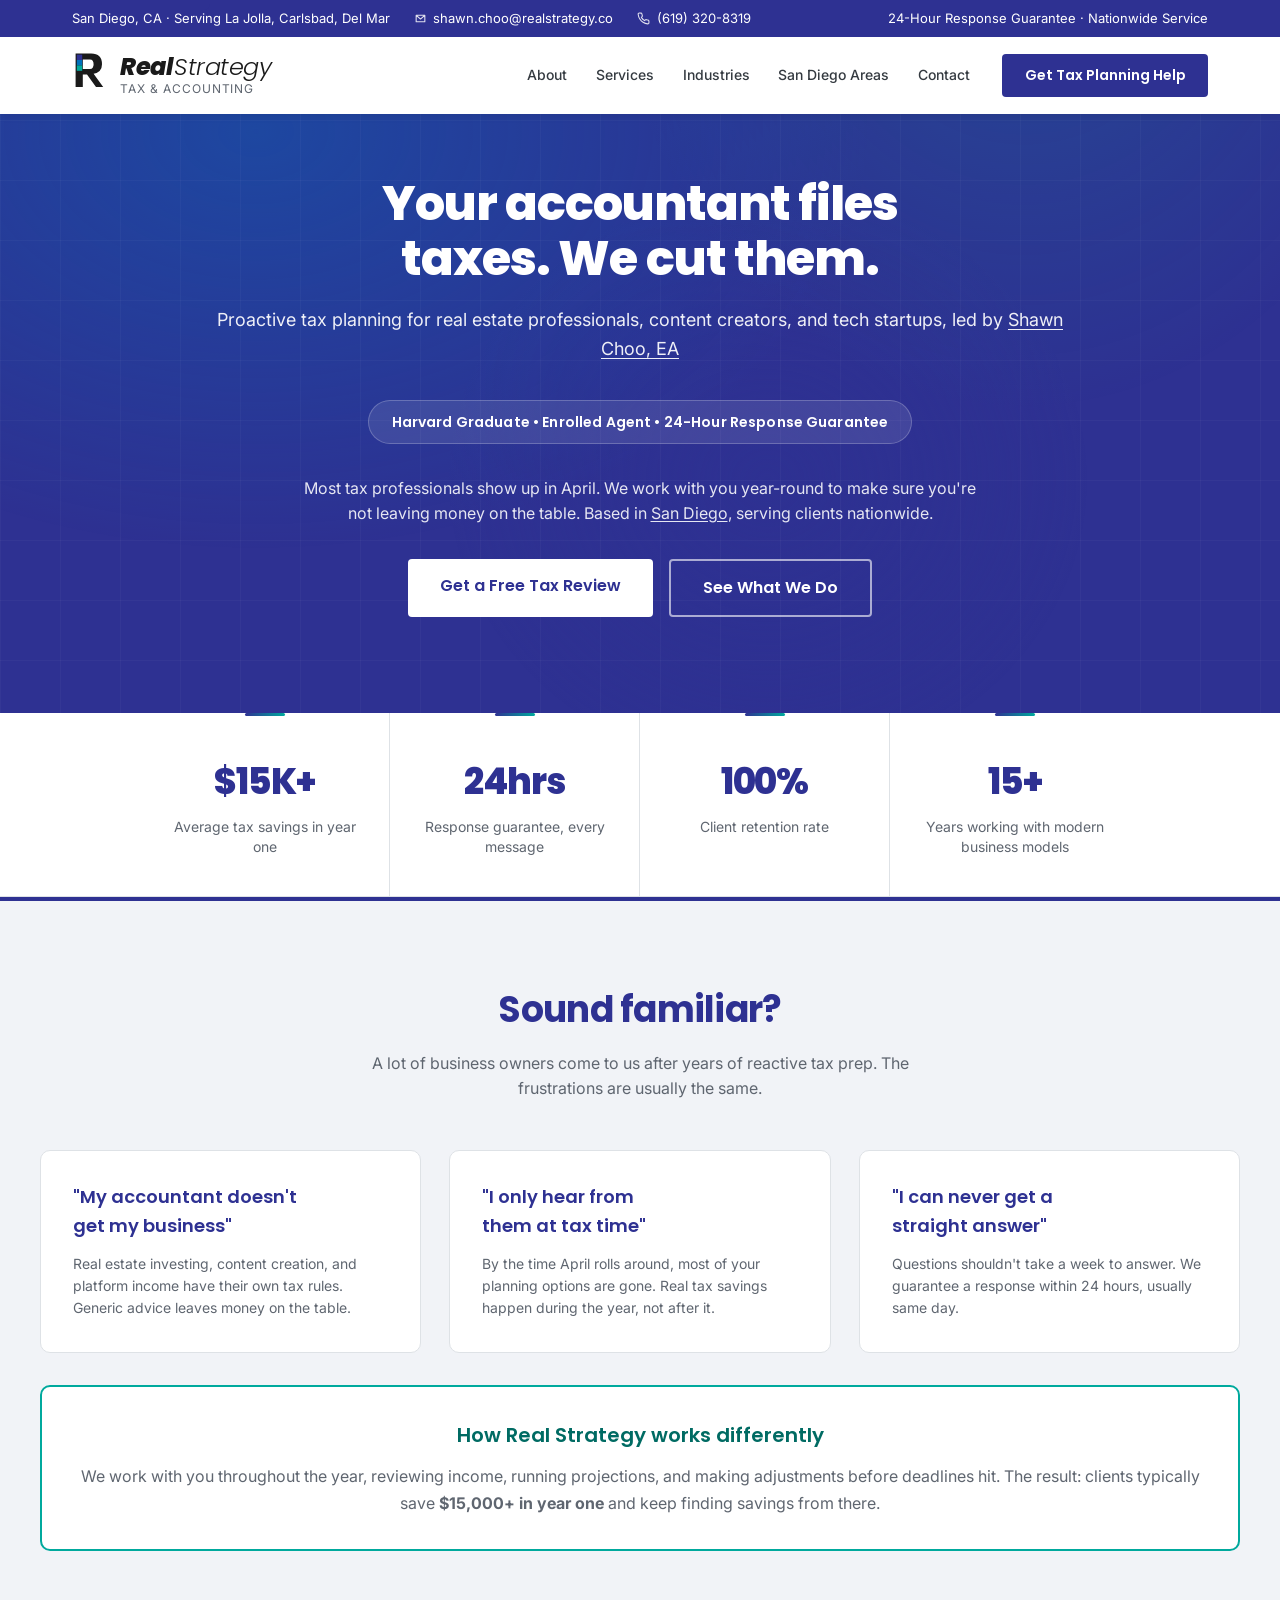
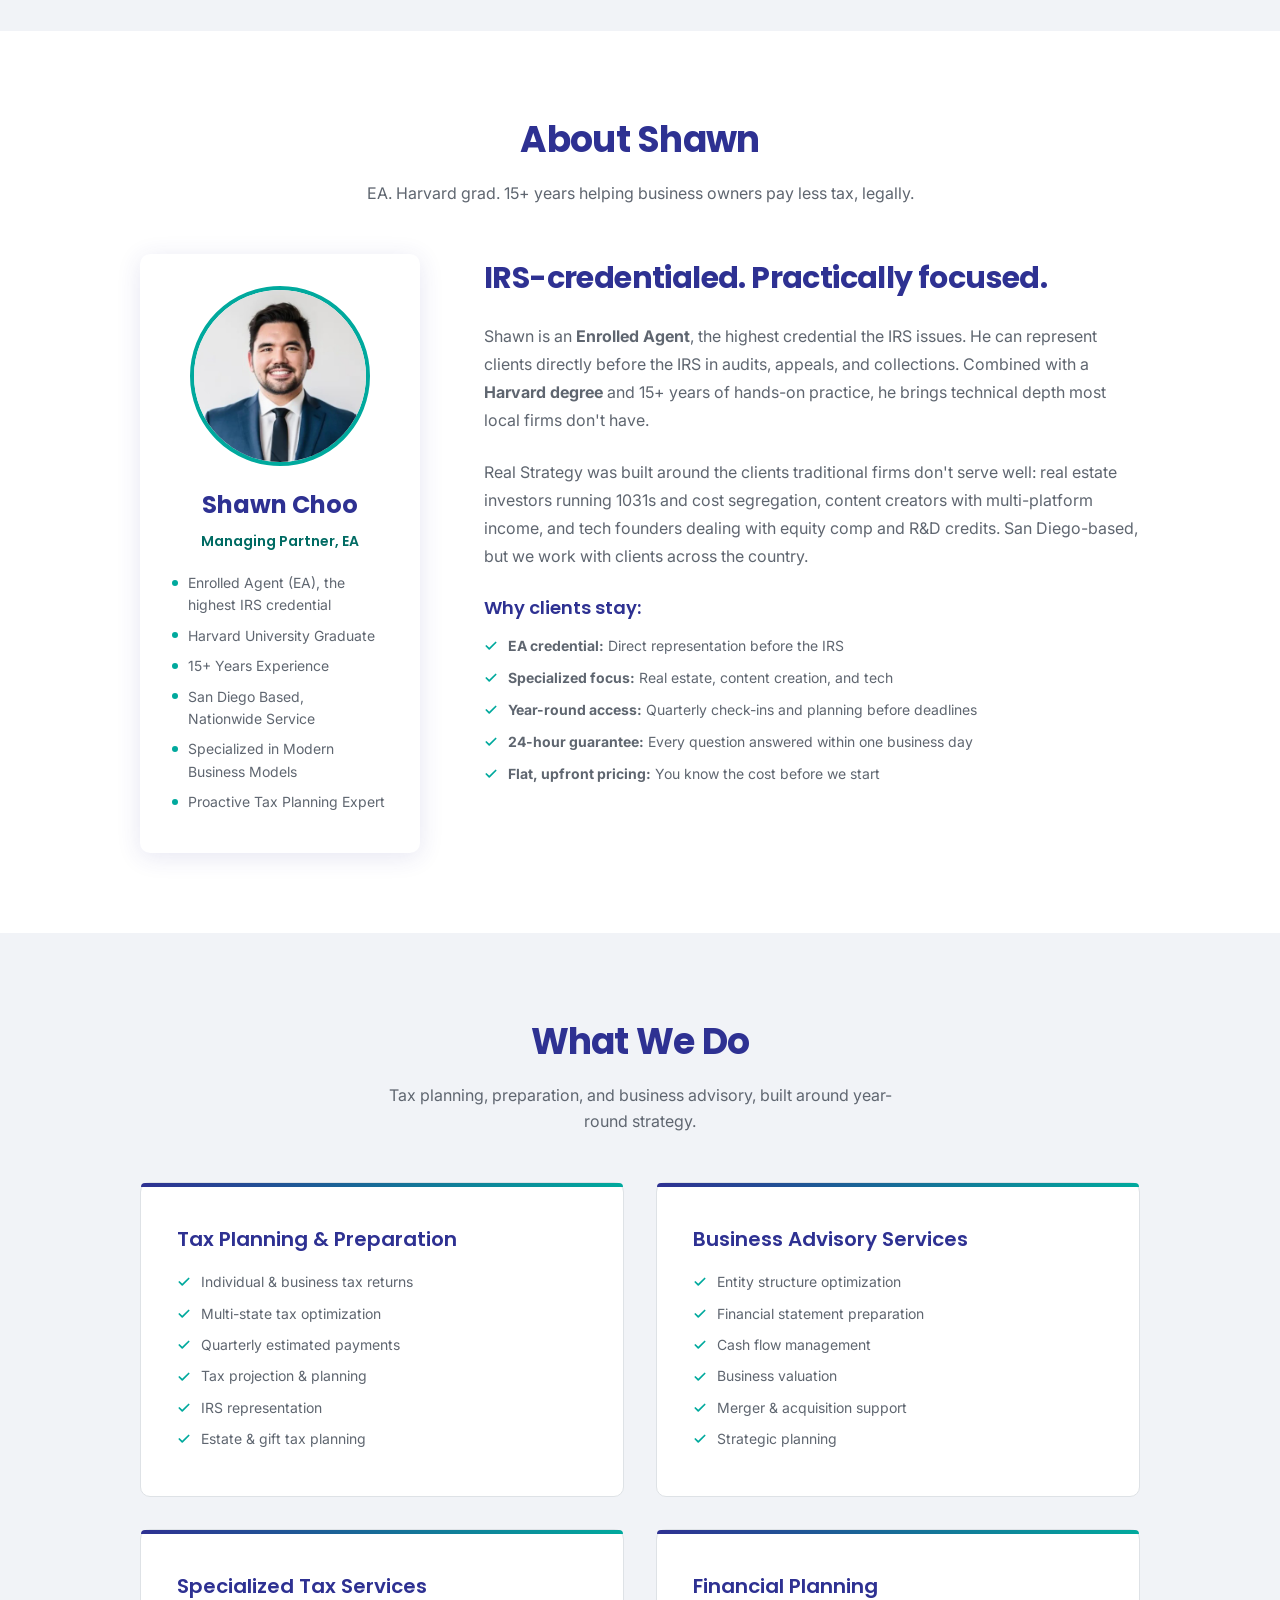
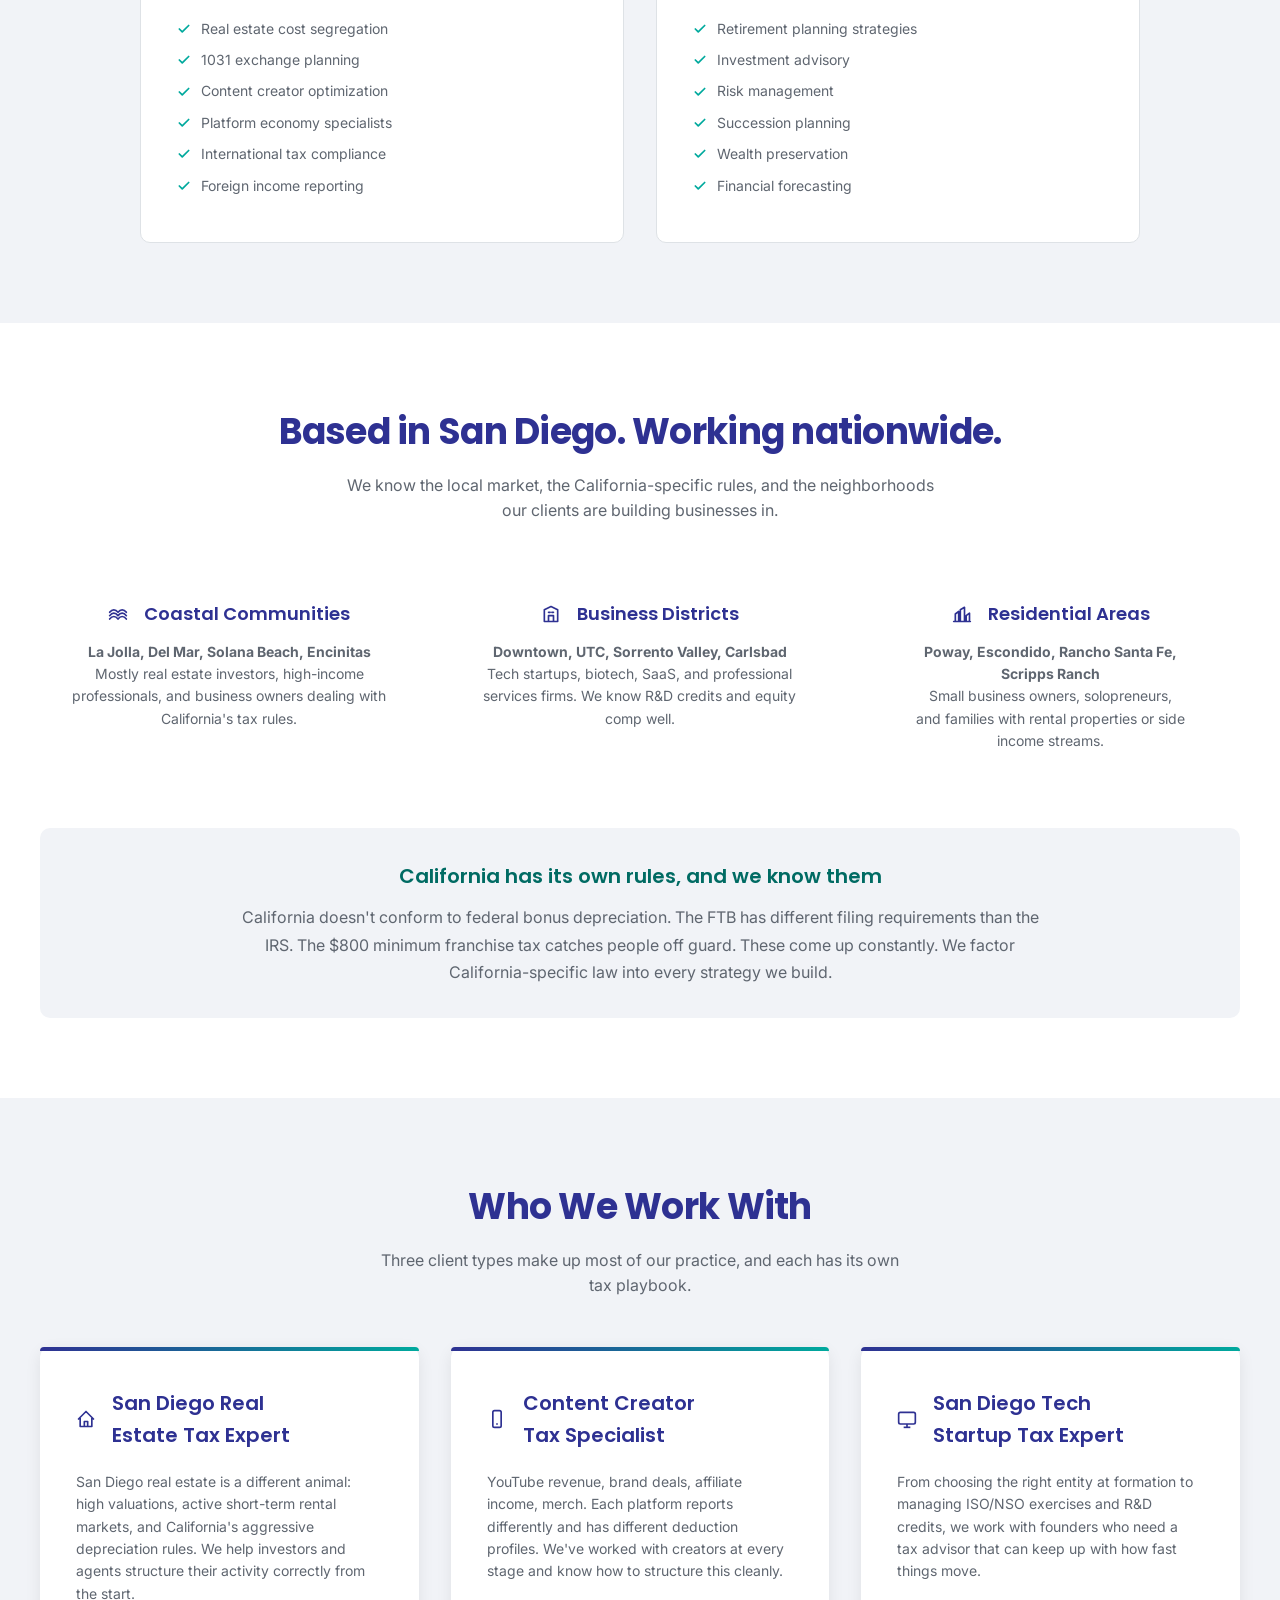
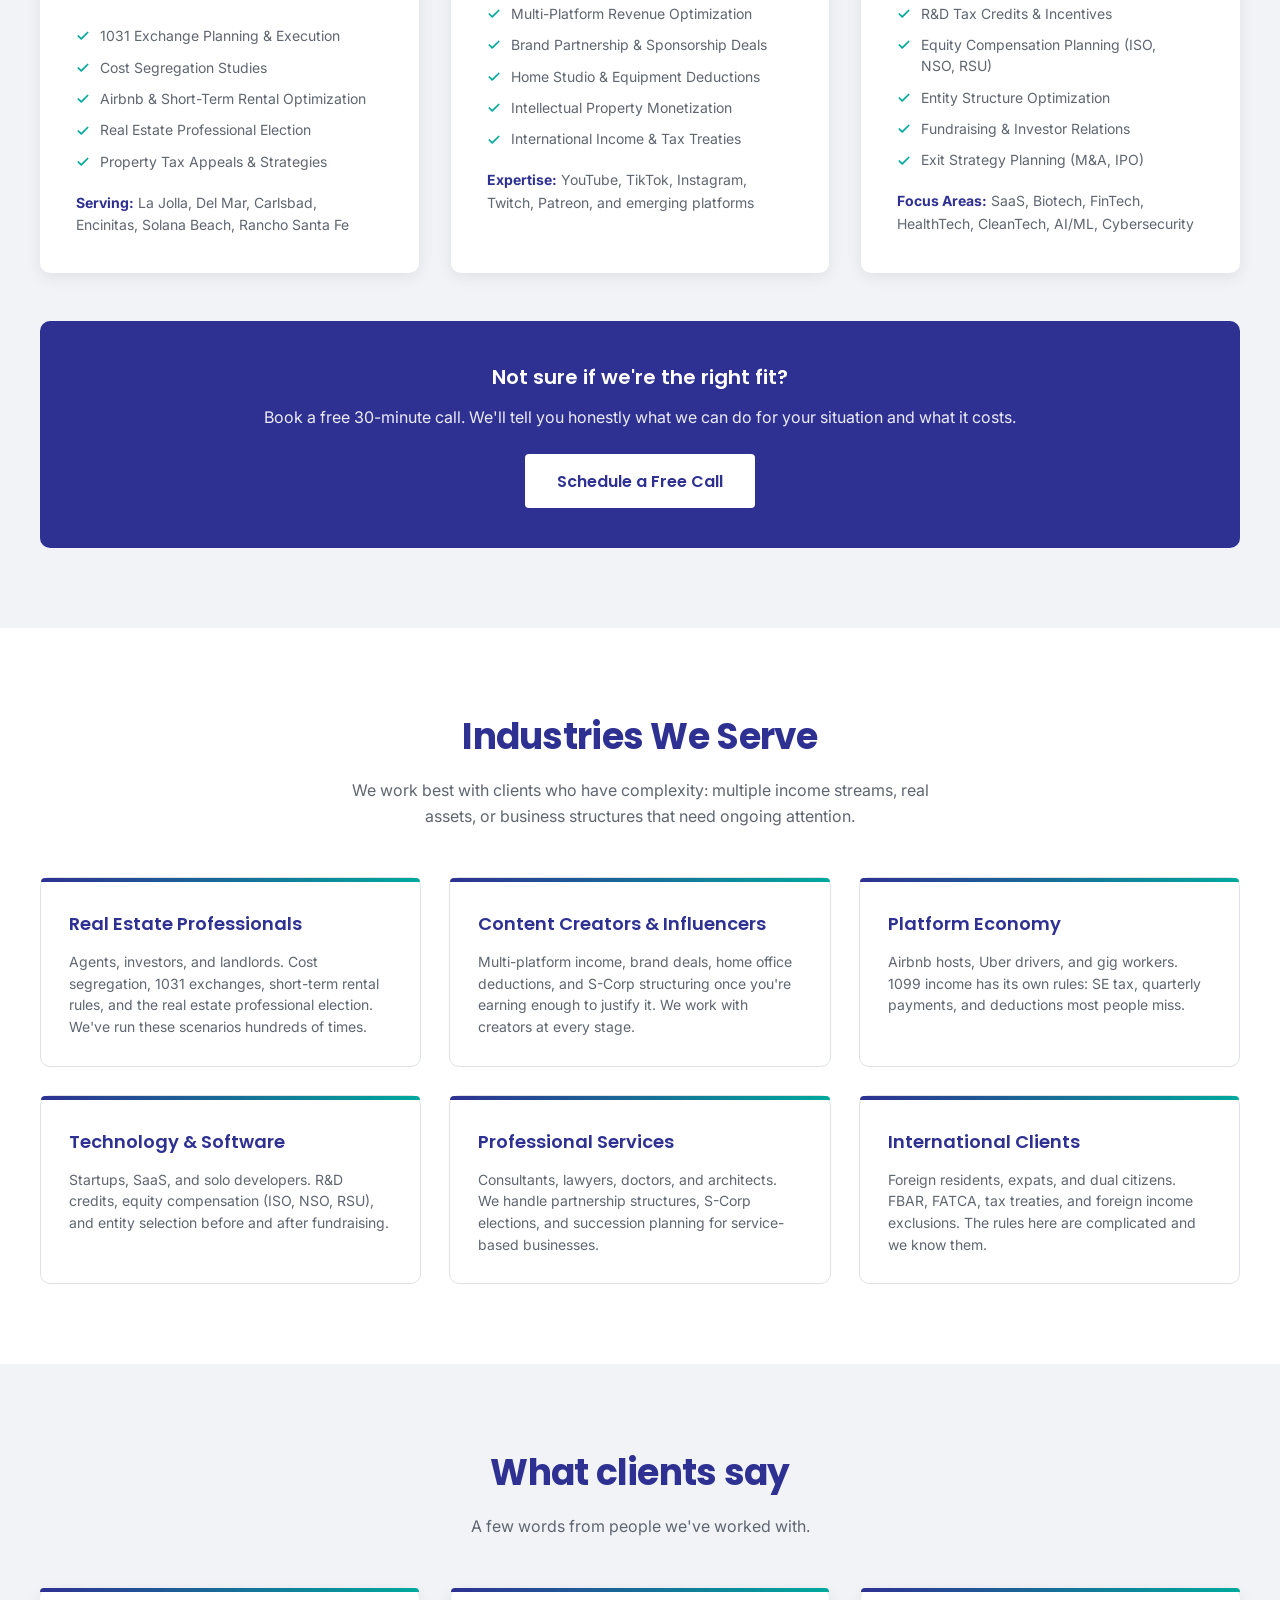
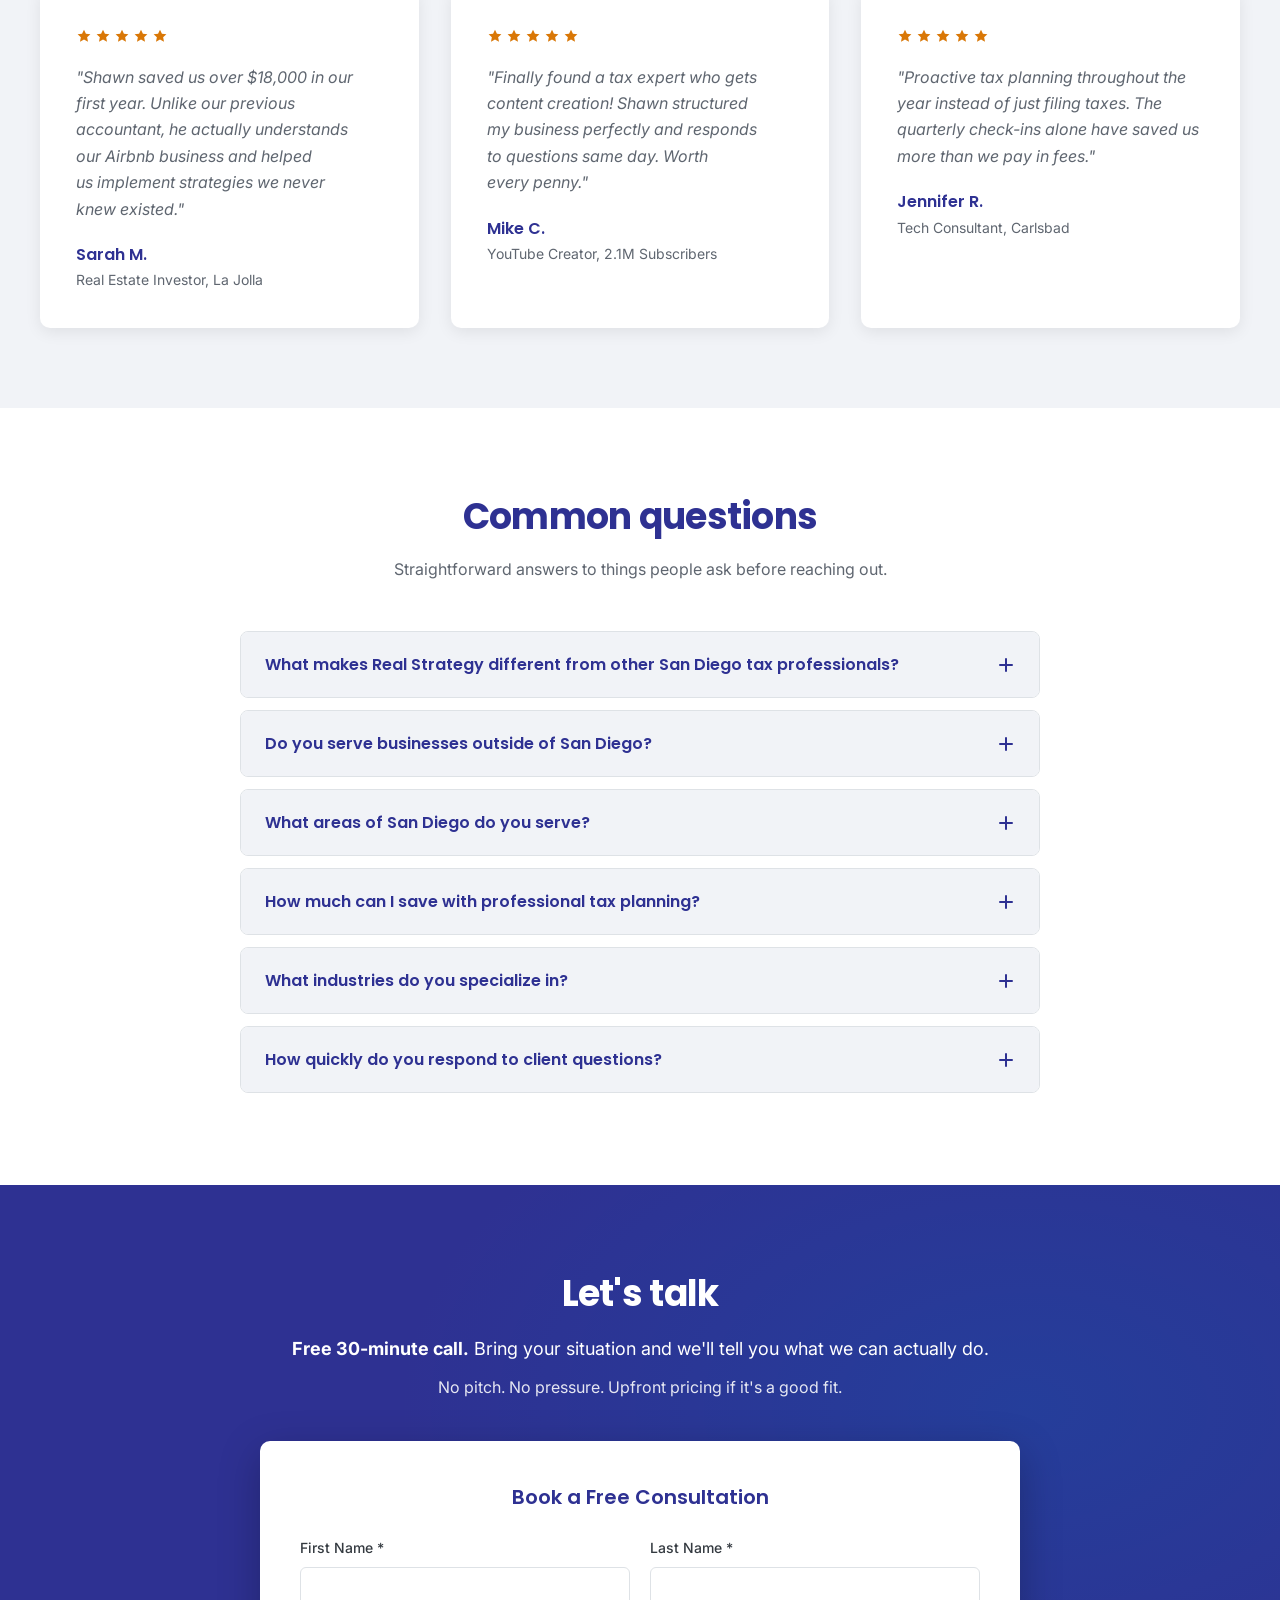
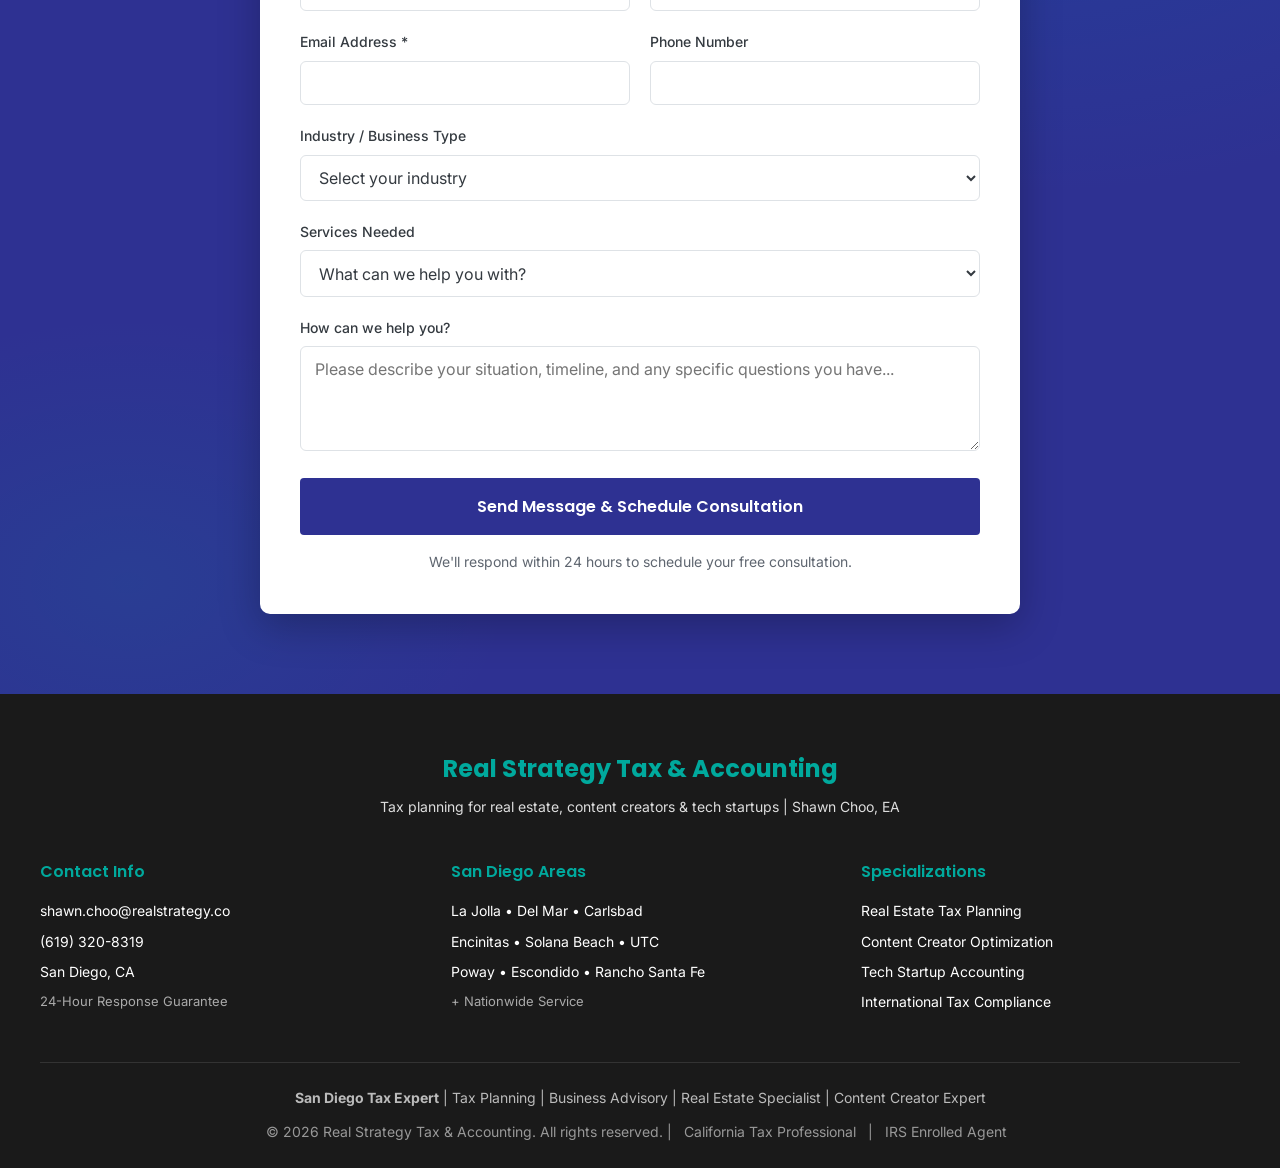
==== commit c7491aa4: "Left-align contact form labels" ====
--- a/index.html
+++ b/index.html
@@ -281,8 +281,8 @@
         .contact-form { background: var(--white); padding: 2.5rem; border-radius: 10px; margin-top: 2.5rem; color: var(--dark-gray); box-shadow: 0 12px 40px rgba(0,0,0,0.25); }
         .contact-form h3 { color: var(--navy); margin-bottom: 1.5rem; text-align: center; font-size: var(--text-xl); font-weight: 600; }
         .form-row { display: grid; grid-template-columns: 1fr 1fr; gap: 1.25rem; }
-        .form-group { margin-bottom: 1.25rem; }
-        .form-group label { display: block; margin-bottom: 0.45rem; font-weight: 500; color: var(--dark-gray); font-size: var(--text-md); font-family: var(--font-body); }
+        .form-group { margin-bottom: 1.25rem; text-align: left; }
+        .form-group label { display: block; text-align: left; margin-bottom: 0.45rem; font-weight: 500; color: var(--dark-gray); font-size: var(--text-md); font-family: var(--font-body); }
         .form-group input, .form-group select, .form-group textarea { width: 100%; padding: 0.7rem 0.9rem; border: 1.5px solid var(--border-gray); border-radius: 6px; font-family: var(--font-body); font-size: var(--text-base); transition: border-color 0.25s ease, box-shadow 0.25s ease; background: var(--white); color: var(--dark-gray); }
         .form-group input:focus, .form-group select:focus, .form-group textarea:focus { outline: none; border-color: var(--navy); box-shadow: 0 0 0 3px rgba(46,49,146,0.15); }
         .form-group input[aria-invalid="true"], .form-group select[aria-invalid="true"], .form-group textarea[aria-invalid="true"] { border-color: #b91c1c; }
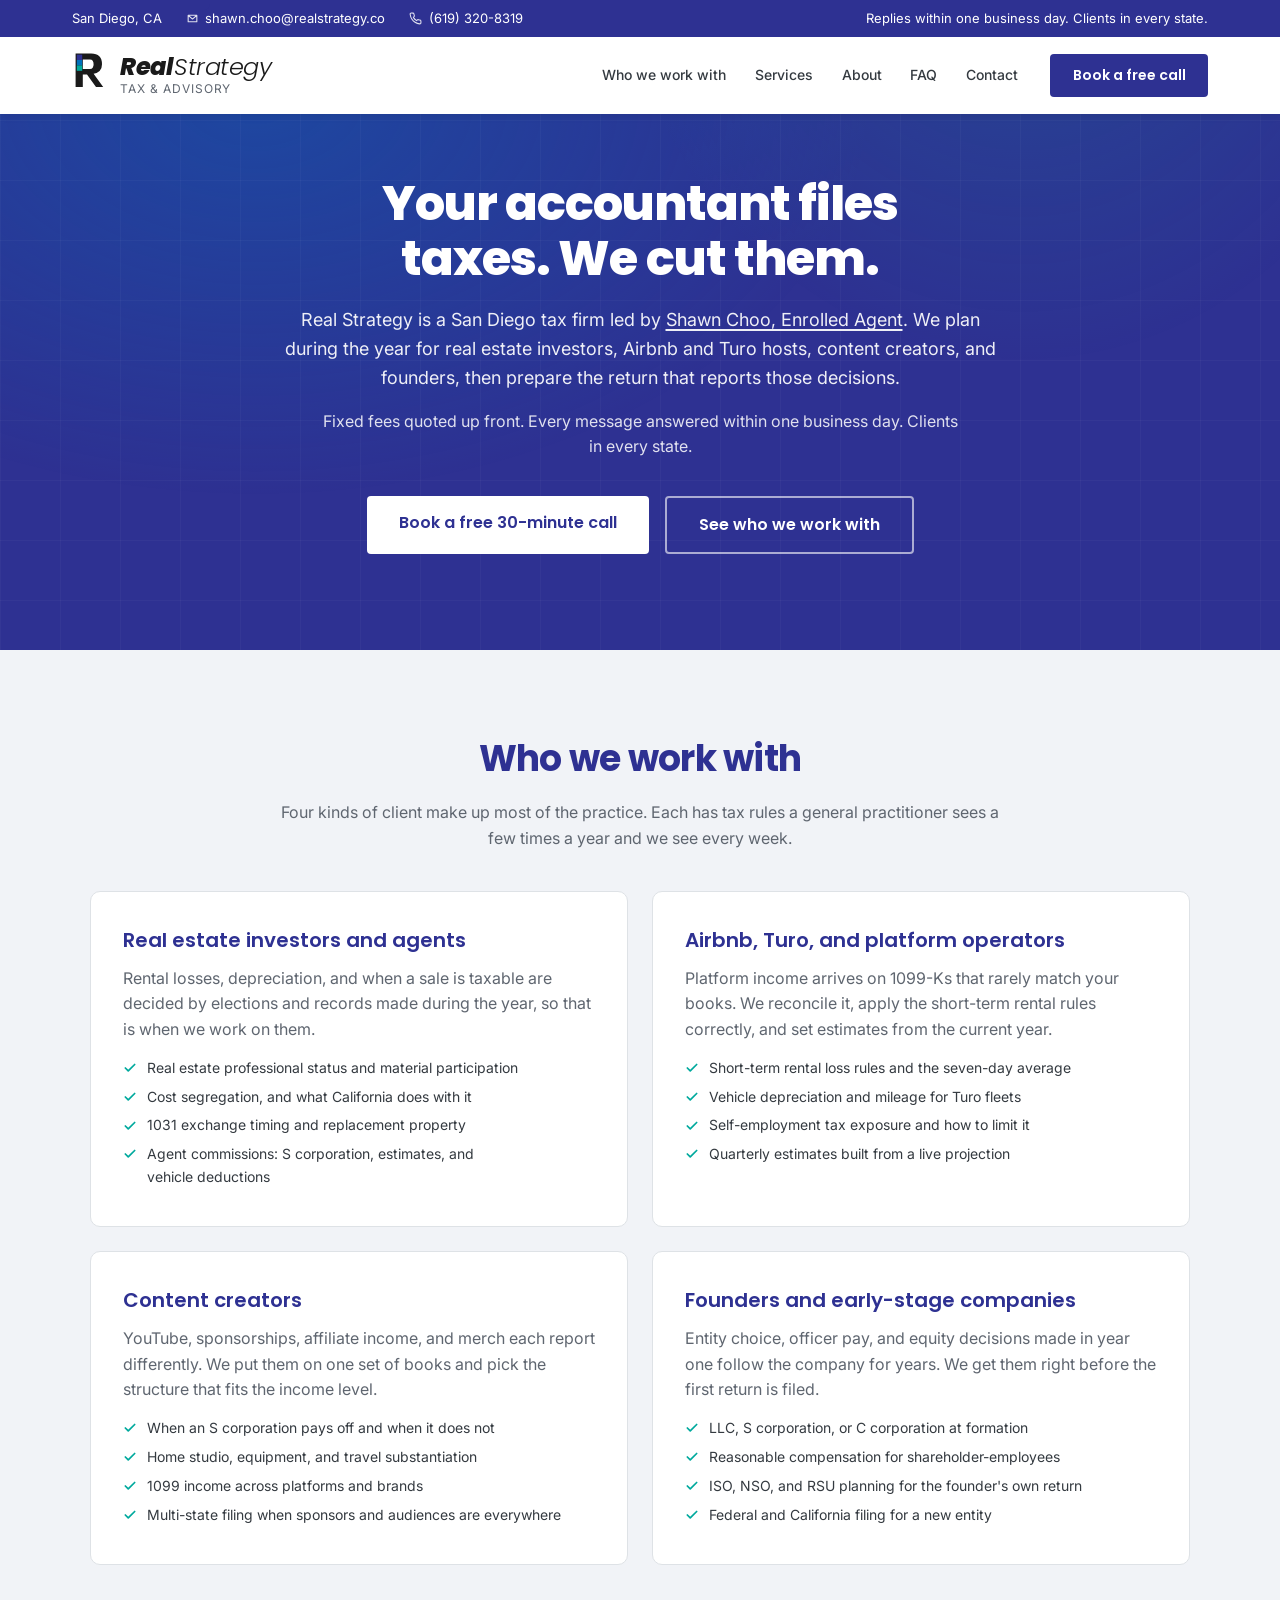
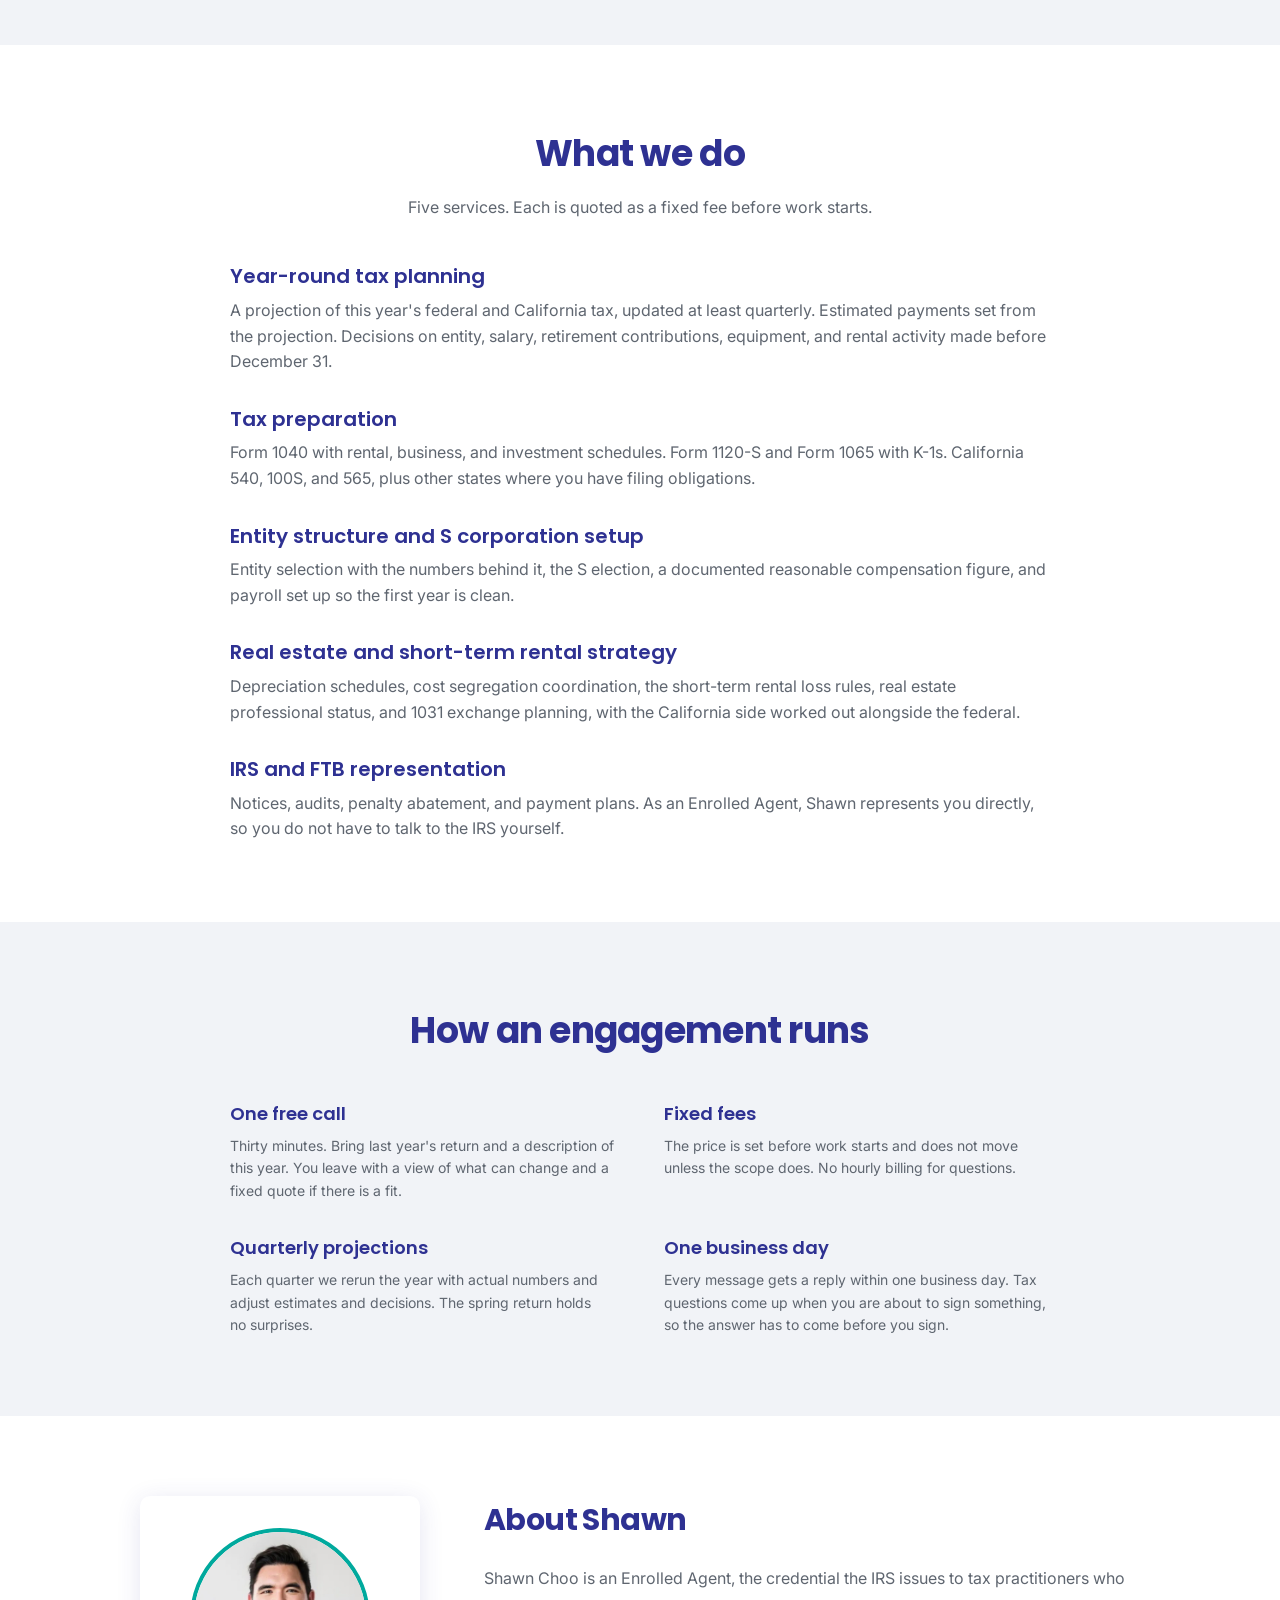
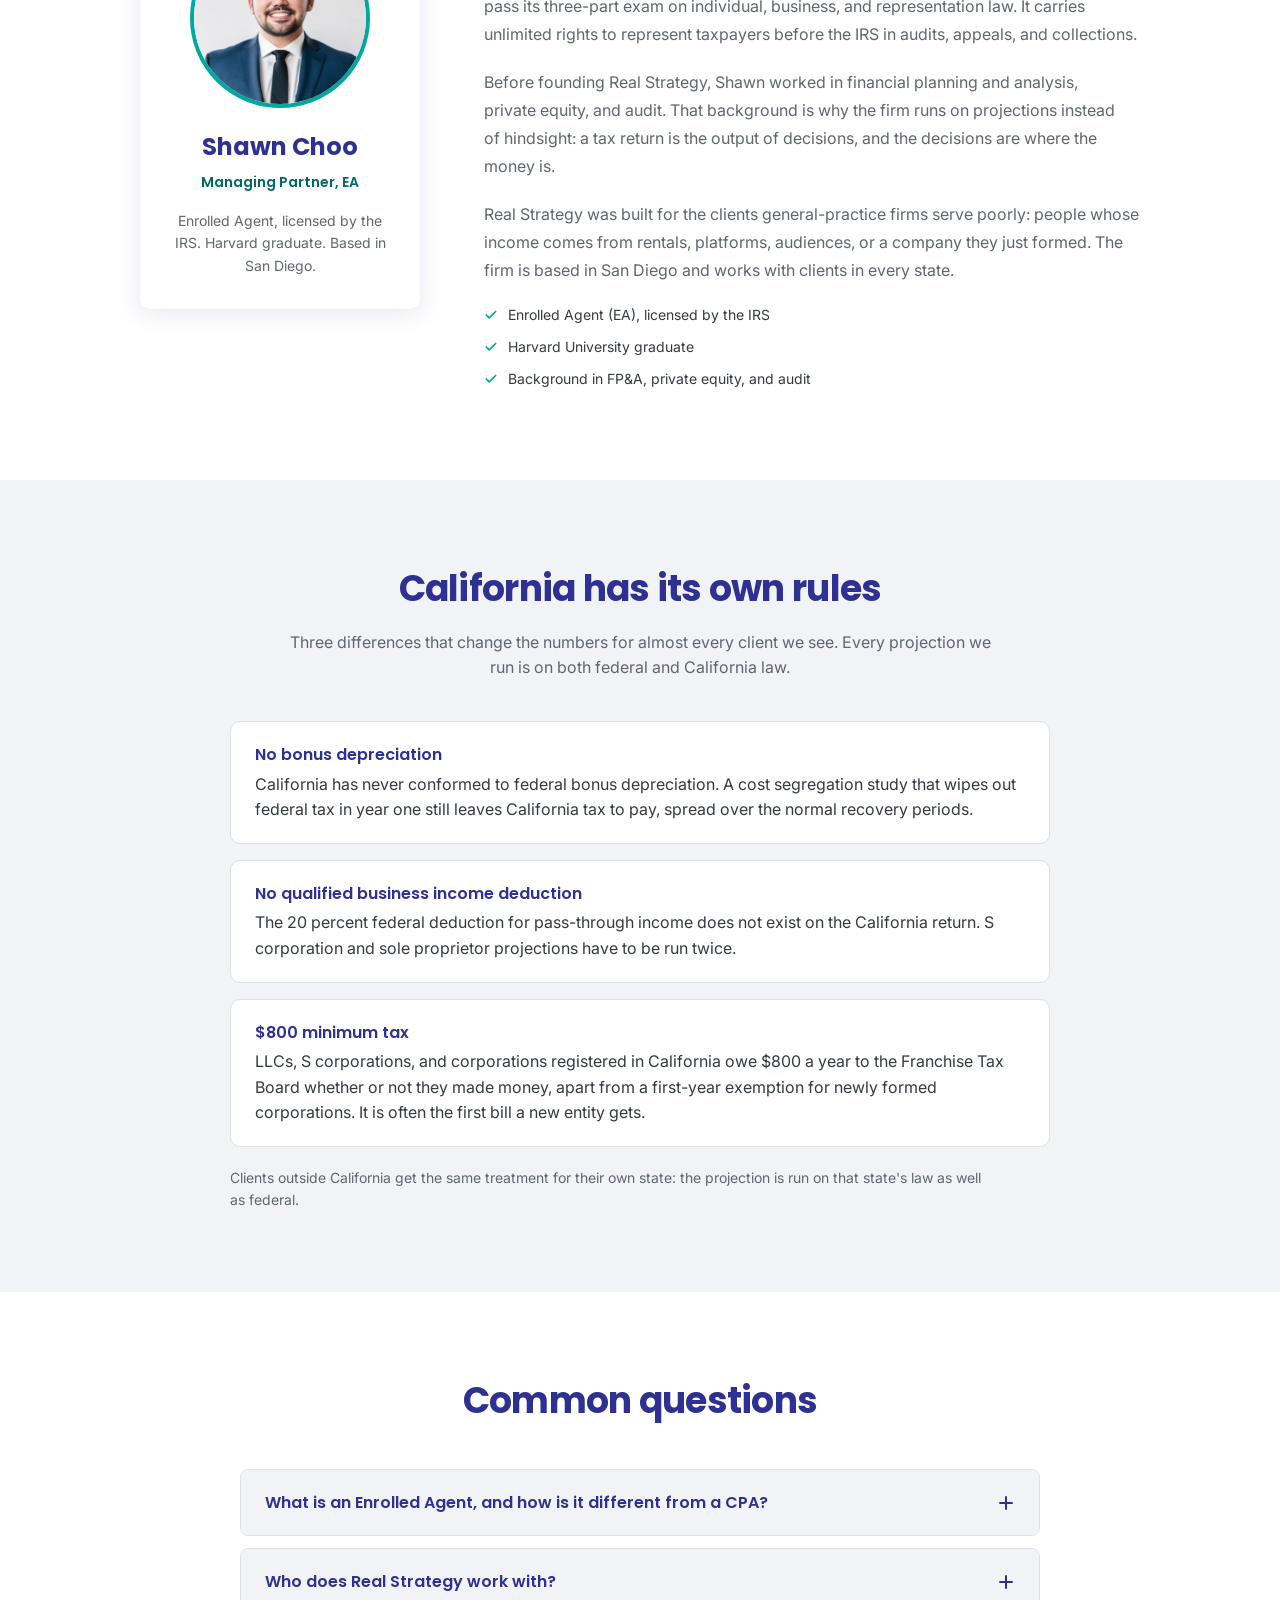
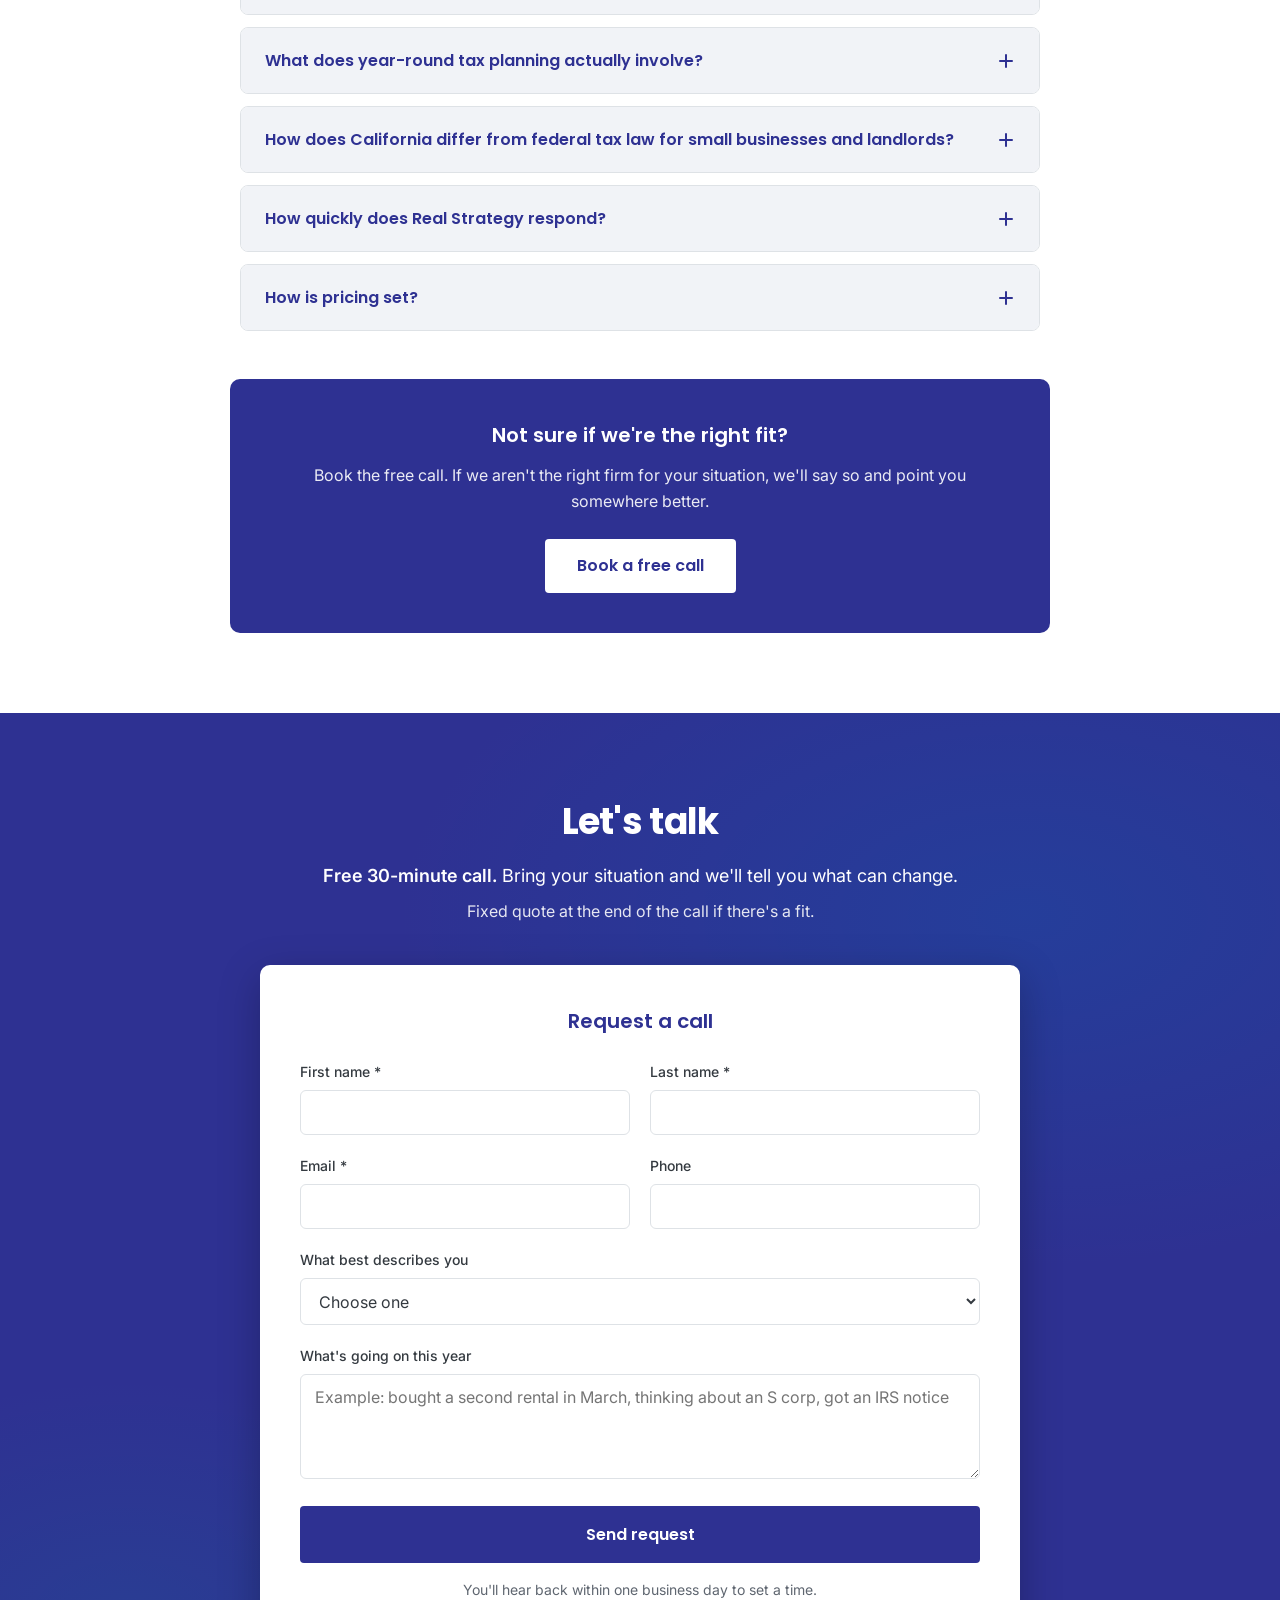
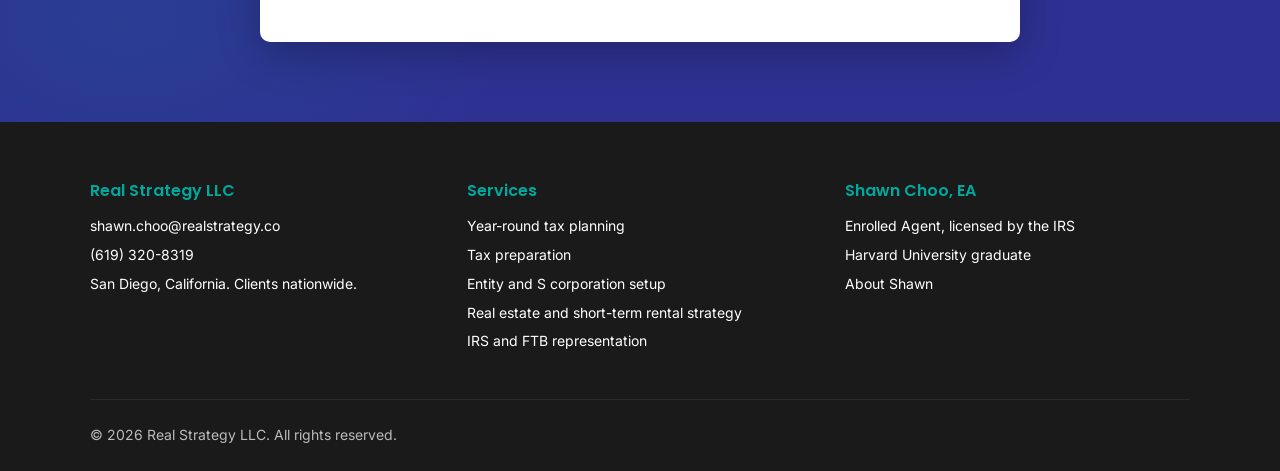
==== commit aa979c68: "Rewrite homepage: verified claims only, entity schema, cleaner structure" ====
--- a/index.html
+++ b/index.html
@@ -3,180 +3,187 @@
 <head>
     <meta charset="UTF-8">
     <meta name="viewport" content="width=device-width, initial-scale=1.0">
-    <title>San Diego Tax Expert | Real Strategy Tax & Accounting | Shawn Choo EA | Modern Business Tax Planning</title>
-    <meta name="description" content="Top-rated San Diego tax expert specializing in modern businesses. Expert tax planning for real estate, content creators, tech startups. Serving La Jolla, Carlsbad, Del Mar. Free consultation.">
-    <meta name="keywords" content="San Diego tax expert, Enrolled Agent San Diego, tax planning La Jolla, Carlsbad tax services, Del Mar accountant, real estate tax specialist, content creator tax optimization, tech startup accounting, 1031 exchange San Diego, cost segregation studies, YouTube tax planning, influencer tax services, small business accounting San Diego">
+    <title>Real Strategy | Tax Planning for Real Estate, Short-Term Rental and Creator Businesses | Shawn Choo, EA, San Diego</title>
+    <meta name="description" content="Real Strategy is a San Diego tax firm led by Shawn Choo, Enrolled Agent. Year-round tax planning and preparation for real estate investors, Airbnb and Turo hosts, content creators, and founders. Clients nationwide.">
     <meta name="author" content="Shawn Choo, EA">
     <meta name="robots" content="index, follow, max-snippet:-1, max-image-preview:large, max-video-preview:-1">
     <link rel="canonical" href="https://www.realstrategy.co/">
     <meta name="geo.region" content="US-CA">
     <meta name="geo.placename" content="San Diego">
-    <meta name="geo.position" content="32.7157;-117.1611">
-    <meta name="ICBM" content="32.7157, -117.1611">
     <meta property="og:type" content="website">
-    <meta property="og:title" content="San Diego Tax Expert | Real Strategy Tax & Accounting">
-    <meta property="og:description" content="Top-rated San Diego tax expert specializing in modern businesses. Expert tax planning for real estate, content creators, tech startups.">
+    <meta property="og:title" content="Real Strategy | Tax Planning for Real Estate, Rental and Creator Businesses">
+    <meta property="og:description" content="San Diego tax firm led by Shawn Choo, EA. Year-round planning and preparation for real estate investors, short-term rental hosts, content creators, and founders.">
     <meta property="og:url" content="https://www.realstrategy.co/">
-    <meta property="og:site_name" content="Real Strategy Tax & Accounting">
+    <meta property="og:site_name" content="Real Strategy">
     <meta property="og:locale" content="en_US">
     <meta property="og:image" content="https://www.realstrategy.co/Headshot.jfif">
-    <meta property="og:image:width" content="1200">
-    <meta property="og:image:height" content="630">
-    <meta property="og:image:alt" content="Shawn Choo EA - San Diego Tax Expert and Enrolled Agent">
-    <meta name="twitter:card" content="summary_large_image">
-    <meta name="twitter:title" content="San Diego Tax Expert | Real Strategy Tax & Accounting">
-    <meta name="twitter:description" content="Top-rated San Diego tax expert specializing in modern businesses. Expert tax planning for real estate, content creators, tech startups.">
+    <meta property="og:image:alt" content="Shawn Choo, Enrolled Agent and Managing Partner of Real Strategy">
+    <meta name="twitter:card" content="summary">
+    <meta name="twitter:title" content="Real Strategy | Tax Planning for Real Estate, Rental and Creator Businesses">
+    <meta name="twitter:description" content="San Diego tax firm led by Shawn Choo, EA. Year-round planning and preparation for real estate investors, short-term rental hosts, content creators, and founders.">
     <meta name="twitter:image" content="https://www.realstrategy.co/Headshot.jfif">
-    <meta name="twitter:image:alt" content="Shawn Choo EA - San Diego Tax Expert">
+    <link rel="preconnect" href="https://fonts.googleapis.com">
+    <link rel="preconnect" href="https://fonts.gstatic.com" crossorigin>
+    <link href="https://fonts.googleapis.com/css2?family=Inter:wght@400;500;600&family=Poppins:wght@300;600;700;800&display=swap" rel="stylesheet">
     <script type="application/ld+json">
     {
-        "@context": "https://schema.org",
-        "@type": "AccountingService",
-        "name": "Real Strategy Tax & Accounting",
-        "description": "Professional tax planning and accounting services for modern businesses in San Diego",
-        "url": "https://www.realstrategy.co/",
-        "telephone": "+1-619-320-8319",
-        "email": "shawn.choo@realstrategy.co",
-        "address": { "@type": "PostalAddress", "addressLocality": "San Diego", "addressRegion": "CA", "addressCountry": "US" },
-        "geo": { "@type": "GeoCoordinates", "latitude": "32.7157", "longitude": "-117.1611" },
-        "areaServed": ["San Diego","La Jolla","Carlsbad","Del Mar","Encinitas","Solana Beach","Rancho Santa Fe","Poway","Escondido","California"],
-        "serviceType": ["Tax Planning","Business Accounting","Real Estate Tax Services","Content Creator Tax Optimization","Startup Tax Planning","International Tax Compliance"],
-        "founder": { "@type": "Person", "name": "Shawn Choo", "jobTitle": "Enrolled Agent", "alumniOf": "Harvard University" },
-        "priceRange": "$$",
-        "paymentAccepted": ["Cash","Check","Credit Card","Bank Transfer"],
-        "openingHours": "Mo-Fr 09:00-18:00"
+      "@context": "https://schema.org",
+      "@graph": [
+        {
+          "@type": "AccountingService",
+          "@id": "https://www.realstrategy.co/#organization",
+          "name": "Real Strategy LLC",
+          "alternateName": "Real Strategy",
+          "url": "https://www.realstrategy.co/",
+          "telephone": "+1-619-320-8319",
+          "email": "shawn.choo@realstrategy.co",
+          "description": "Real Strategy is a tax planning and preparation firm based in San Diego, California, led by Enrolled Agent Shawn Choo. The firm works year-round with real estate investors and agents, short-term rental and platform-economy operators, content creators, and early-stage founders, and serves clients nationwide.",
+          "address": { "@type": "PostalAddress", "addressLocality": "San Diego", "addressRegion": "CA", "addressCountry": "US" },
+          "areaServed": [
+            { "@type": "Country", "name": "United States" },
+            { "@type": "State", "name": "California" },
+            { "@type": "City", "name": "San Diego" }
+          ],
+          "founder": { "@id": "https://www.realstrategy.co/#shawn-choo" },
+          "employee": { "@id": "https://www.realstrategy.co/#shawn-choo" },
+          "knowsAbout": [
+            "Tax planning", "Tax preparation", "S corporation reasonable compensation", "Quarterly estimated taxes",
+            "Short-term rental taxation", "Real estate professional status", "Cost segregation", "1031 exchange planning",
+            "Content creator taxation", "California tax nonconformity", "IRS representation", "Entity selection"
+          ],
+          "hasOfferCatalog": {
+            "@type": "OfferCatalog",
+            "name": "Services",
+            "itemListElement": [
+              { "@type": "Offer", "itemOffered": { "@type": "Service", "name": "Year-round tax planning", "description": "Quarterly projections, estimated payments, entity and compensation decisions, and timing of deductions before year end." } },
+              { "@type": "Offer", "itemOffered": { "@type": "Service", "name": "Tax preparation", "description": "Federal and California returns for individuals, S corporations, partnerships, and rental activities, including multi-state filings." } },
+              { "@type": "Offer", "itemOffered": { "@type": "Service", "name": "Entity structure and S corporation setup", "description": "Entity selection, S election, reasonable compensation analysis, and payroll coordination." } },
+              { "@type": "Offer", "itemOffered": { "@type": "Service", "name": "Real estate and short-term rental tax strategy", "description": "Depreciation and cost segregation, short-term rental loss rules, real estate professional status, and 1031 exchange planning." } },
+              { "@type": "Offer", "itemOffered": { "@type": "Service", "name": "IRS and FTB representation", "description": "Notices, audits, penalty abatement, and payment arrangements handled directly as an Enrolled Agent." } }
+            ]
+          },
+          "priceRange": "$$",
+          "sameAs": []
+        },
+        {
+          "@type": "Person",
+          "@id": "https://www.realstrategy.co/#shawn-choo",
+          "name": "Shawn Choo",
+          "jobTitle": "Managing Partner and Enrolled Agent",
+          "worksFor": { "@id": "https://www.realstrategy.co/#organization" },
+          "image": "https://www.realstrategy.co/Headshot.jfif",
+          "email": "shawn.choo@realstrategy.co",
+          "alumniOf": { "@type": "CollegeOrUniversity", "name": "Harvard University" },
+          "hasCredential": {
+            "@type": "EducationalOccupationalCredential",
+            "credentialCategory": "Professional license",
+            "name": "Enrolled Agent",
+            "recognizedBy": { "@type": "GovernmentOrganization", "name": "Internal Revenue Service" }
+          },
+          "knowsAbout": ["Tax planning", "Financial planning and analysis", "Private equity", "Audit", "Real estate taxation", "Platform economy taxation"]
+        },
+        {
+          "@type": "WebSite",
+          "@id": "https://www.realstrategy.co/#website",
+          "url": "https://www.realstrategy.co/",
+          "name": "Real Strategy",
+          "publisher": { "@id": "https://www.realstrategy.co/#organization" },
+          "inLanguage": "en-US"
+        },
+        {
+          "@type": "WebPage",
+          "@id": "https://www.realstrategy.co/#webpage",
+          "url": "https://www.realstrategy.co/",
+          "name": "Real Strategy | Tax Planning for Real Estate, Short-Term Rental and Creator Businesses",
+          "isPartOf": { "@id": "https://www.realstrategy.co/#website" },
+          "about": { "@id": "https://www.realstrategy.co/#organization" },
+          "dateModified": "2026-10-20",
+          "inLanguage": "en-US"
+        },
+        {
+          "@type": "FAQPage",
+          "@id": "https://www.realstrategy.co/#faq",
+          "mainEntity": [
+            {
+              "@type": "Question",
+              "name": "What is an Enrolled Agent, and how is it different from a CPA?",
+              "acceptedAnswer": { "@type": "Answer", "text": "An Enrolled Agent is a tax practitioner licensed by the IRS after passing a three-part exam on individual, business, and representation tax law. EAs can represent any taxpayer before the IRS on any matter. A CPA is a state-licensed accountant whose exam and license cover auditing and financial reporting as well as tax. Shawn Choo is an Enrolled Agent, so the firm's work is tax: planning, preparation, and representation." }
+            },
+            {
+              "@type": "Question",
+              "name": "Who does Real Strategy work with?",
+              "acceptedAnswer": { "@type": "Answer", "text": "Real estate investors and agents, Airbnb, Turo, and other platform-economy operators, content creators with income from multiple platforms, and early-stage founders. The firm is based in San Diego and works with clients in any state." }
+            },
+            {
+              "@type": "Question",
+              "name": "What does year-round tax planning actually involve?",
+              "acceptedAnswer": { "@type": "Answer", "text": "A projection of the current year's tax at least quarterly, estimated payments set from that projection instead of last year's number, and decisions made before December 31 on entity structure, officer salary, retirement contributions, equipment purchases, and rental activity. The return in spring reports choices already made." }
+            },
+            {
+              "@type": "Question",
+              "name": "How does California differ from federal tax law for small businesses and landlords?",
+              "acceptedAnswer": { "@type": "Answer", "text": "California does not allow federal bonus depreciation, does not allow the 20 percent qualified business income deduction, and charges LLCs, S corporations, and corporations an $800 minimum annual tax. Real Strategy prepares every projection on both federal and California law so the state side is never a surprise." }
+            },
+            {
+              "@type": "Question",
+              "name": "How quickly does Real Strategy respond?",
+              "acceptedAnswer": { "@type": "Answer", "text": "Every client message gets a reply within one business day. That is the firm's standing commitment." }
+            },
+            {
+              "@type": "Question",
+              "name": "How is pricing set?",
+              "acceptedAnswer": { "@type": "Answer", "text": "Fixed fees quoted before work starts, based on the scope of the engagement. There are no hourly surprises and no charge for the initial call." }
+            }
+          ]
+        }
+      ]
     }
     </script>
-    <script type="application/ld+json">
-    {
-        "@context": "https://schema.org",
-        "@type": "FAQPage",
-        "mainEntity": [
-            {
-                "@type": "Question",
-                "name": "What makes Real Strategy different from other San Diego tax professionals?",
-                "acceptedAnswer": {
-                    "@type": "Answer",
-                    "text": "We specialize in business models that most accountants don't know well: real estate investors, content creators, tech founders. We work with you year-round instead of showing up at tax time. And you can actually reach us: 24-hour response guaranteed, most messages answered same day."
-                }
-            },
-            {
-                "@type": "Question",
-                "name": "Do you serve businesses outside of San Diego?",
-                "acceptedAnswer": {
-                    "@type": "Answer",
-                    "text": "Yes. We're based in San Diego and know California law well, but we work with clients across the country. Most of our client relationships are fully remote: video calls, a shared client portal, and quick turnaround on questions."
-                }
-            },
-            {
-                "@type": "Question",
-                "name": "What areas of San Diego do you serve?",
-                "acceptedAnswer": {
-                    "@type": "Answer",
-                    "text": "All of San Diego County: La Jolla, Del Mar, Carlsbad, Encinitas, Solana Beach, Rancho Santa Fe, Poway, Escondido, UTC, Sorrento Valley, downtown, and everywhere in between."
-                }
-            },
-            {
-                "@type": "Question",
-                "name": "How much can I save with professional tax planning?",
-                "acceptedAnswer": {
-                    "@type": "Answer",
-                    "text": "It depends on your income, structure, and what's already been done. Clients new to proactive planning typically save $10,000 to $20,000+ in year one. We'll give you a realistic estimate in your first consultation."
-                }
-            },
-            {
-                "@type": "Question",
-                "name": "What industries do you specialize in?",
-                "acceptedAnswer": {
-                    "@type": "Answer",
-                    "text": "Real estate investors and agents, content creators, tech and AI startups, platform/gig economy businesses, professional services, and international clients."
-                }
-            },
-            {
-                "@type": "Question",
-                "name": "How quickly do you respond to client questions?",
-                "acceptedAnswer": {
-                    "@type": "Answer",
-                    "text": "We guarantee a response within 24 hours. In practice, most messages get a reply the same day."
-                }
-            }
-        ]
-    }
-    </script>
-    <link rel="preconnect" href="https://fonts.googleapis.com">
-    <link rel="preconnect" href="https://fonts.gstatic.com" crossorigin>
-    <link href="https://fonts.googleapis.com/css2?family=Inter:wght@300;400;500;600;700&family=Poppins:wght@300;400;500;600;700;800&display=swap" rel="stylesheet">
     <style>
         * { margin: 0; padding: 0; box-sizing: border-box; }
         :root {
             --navy: #2E3192; --blue: #0071BC; --teal: #00A99D; --teal-text: #006b63; --woodsmoke: #1a1a1a;
             --white: #ffffff; --light-gray: #f1f3f7; --medium-gray: #5f6670;
             --dark-gray: #343a40; --border-gray: #dee2e6;
-            --amber: #d97706;
-
-            --text-xs:   0.75rem;
-            --text-sm:   0.8125rem;
-            --text-md:   0.875rem;
-            --text-base: 1rem;
-            --text-lg:   1.125rem;
-            --text-xl:   1.25rem;
-            --text-2xl:  1.5rem;
-            --text-3xl:  1.875rem;
-            --text-4xl:  2.25rem;
-            --text-5xl:  3rem;
-
-            --font-heading: 'Poppins', sans-serif;
-            --font-body: 'Inter', sans-serif;
-
-            --ease-out: cubic-bezier(0.23, 1, 0.32, 1);
-            --ease-drawer: cubic-bezier(0.32, 0.72, 0, 1);
             --navy-hover: #252877;
+            --text-xs: 0.75rem; --text-sm: 0.8125rem; --text-md: 0.875rem; --text-base: 1rem; --text-lg: 1.125rem;
+            --text-xl: 1.25rem; --text-2xl: 1.5rem; --text-3xl: 1.875rem; --text-4xl: 2.25rem; --text-5xl: 3rem;
+            --font-heading: 'Poppins', sans-serif; --font-body: 'Inter', sans-serif;
+            --ease-out: cubic-bezier(0.23, 1, 0.32, 1); --ease-drawer: cubic-bezier(0.32, 0.72, 0, 1);
         }
-        html { scrollbar-color: var(--navy) var(--light-gray); accent-color: var(--navy); }
+        html { scrollbar-color: var(--navy) var(--light-gray); accent-color: var(--navy); scroll-padding-top: 90px; }
         ::selection { background: var(--teal); color: var(--white); }
-        body { caret-color: var(--navy); }
-        h1, h2, h3, h4 { text-wrap: balance; }
-        p, li, blockquote { text-wrap: pretty; }
+        body { font-family: var(--font-body); line-height: 1.6; color: var(--dark-gray); background: var(--white); font-size: var(--text-base); caret-color: var(--navy); }
+        h1, h2, h3, h4 { font-family: var(--font-heading); text-wrap: balance; }
+        p, li, dd { text-wrap: pretty; }
         a { text-underline-offset: 0.15em; text-decoration-thickness: 1.5px; }
-        body { font-family: var(--font-body); line-height: 1.6; color: var(--dark-gray); background: var(--white); font-size: var(--text-base); }
-        h1,h2,h3,h4,h5,h6 { font-family: var(--font-heading); }
-        .stat-number,.section-header h2,.cta-button,.btn-primary,.btn-secondary,.credentials-badge { font-family: var(--font-heading); }
-
-        .skip-link { position: absolute; top: -40px; left: 0; background: var(--navy); color: var(--white); padding: 0.75rem 1.25rem; text-decoration: none; font-family: var(--font-heading); font-weight: 600; font-size: var(--text-base); z-index: 9999; border-radius: 0 0 6px 0; }
+        strong { font-weight: 600; }
+
+        .skip-link { position: absolute; top: -40px; left: 0; background: var(--navy); color: var(--white); padding: 0.75rem 1.25rem; text-decoration: none; font-family: var(--font-heading); font-weight: 600; z-index: 9999; border-radius: 0 0 6px 0; }
         .skip-link:focus { top: 0; }
-
         :focus-visible { outline: 3px solid var(--teal); outline-offset: 2px; border-radius: 3px; }
-        .hero a:focus-visible, .contact-section a:focus-visible { outline-color: var(--white); }
-        .btn-primary:focus-visible, .cta-button:focus-visible, .sticky-cta:focus-visible { outline-color: var(--teal); outline-offset: 3px; }
-        .hero .btn-primary:focus-visible, .cta-banner .btn-primary:focus-visible { outline-color: var(--white); }
+        .hero a:focus-visible, .contact-section a:focus-visible, .cta-banner a:focus-visible { outline-color: var(--white); }
         .form-group input:focus-visible, .form-group select:focus-visible, .form-group textarea:focus-visible { outline: none; }
-
-        .section-icon { width: 20px; height: 20px; display: inline-block; vertical-align: -3px; margin-right: 0.5rem; flex-shrink: 0; }
-        .area-card h3 { display: flex; align-items: center; justify-content: center; gap: 0.5rem; }
-        .spec-card h3 { display: flex; align-items: center; gap: 0.5rem; }
 
         .reveal { opacity: 0; transform: translateY(16px); transition: opacity 0.45s var(--ease-out), transform 0.45s var(--ease-out); }
         .reveal.visible { opacity: 1; transform: translateY(0); }
         .reveal-delay-1 { transition-delay: 0.06s; }
         .reveal-delay-2 { transition-delay: 0.12s; }
-        .reveal-delay-3 { transition-delay: 0.18s; }
 
         .btn-primary, .btn-secondary, .cta-button, .sticky-cta, .mobile-cta, .faq-question, .hamburger { -webkit-tap-highlight-color: transparent; }
         .btn-primary:active, .btn-secondary:active, .cta-button:active, .mobile-cta:active, .hamburger:active { transform: scale(0.97); transition-duration: 0.14s; }
-        .faq-question:active { background: #d9dfeb; }
 
         @media (prefers-reduced-motion: reduce) {
             *, *::before, *::after { animation-duration: 0.01ms !important; animation-iteration-count: 1 !important; transition-duration: 0.01ms !important; scroll-behavior: auto !important; }
             .reveal { opacity: 1; transform: none; }
-            .service-card:hover, .industry-card:hover, .spec-card:hover, .area-card:hover, .testimonial-card:hover, .btn-primary:hover, .btn-secondary:hover, .cta-button:hover { transform: none; }
             .hero::before { transform: none !important; }
             .reveal, .faq-answer { transition-duration: 0.15s !important; }
         }
 
         .header { background: var(--white); box-shadow: 0 2px 8px rgba(0,0,0,0.08); position: fixed; top: 0; width: 100%; z-index: 1000; transition: box-shadow 0.3s ease; }
         .header.scrolled { box-shadow: 0 4px 20px rgba(0,0,0,0.15); }
-        .header-top { background: var(--navy); color: var(--white); padding: 0.5rem 0; font-size: var(--text-sm); font-family: var(--font-body); }
-        .header-top .container { max-width: 1200px; margin: 0 auto; padding: 0 2rem; display: flex; justify-content: space-between; align-items: center; }
+        .header-top { background: var(--navy); color: var(--white); padding: 0.5rem 0; font-size: var(--text-sm); }
+        .header-top .container { max-width: 1200px; margin: 0 auto; padding: 0 2rem; display: flex; justify-content: space-between; align-items: center; gap: 1rem; }
         .contact-info { display: flex; gap: 1.5rem; align-items: center; }
         .contact-info a { color: var(--white); text-decoration: none; display: inline-flex; align-items: center; gap: 0.4rem; transition: color 0.2s ease; }
         .contact-info a:hover { color: var(--teal); }
@@ -189,11 +196,10 @@
         .logo-name { font-family: var(--font-heading); font-size: var(--text-2xl); line-height: 1; color: var(--woodsmoke); letter-spacing: -0.02em; }
         .logo-name strong { font-style: italic; font-weight: 800; }
         .logo-name em { font-style: italic; font-weight: 300; margin-left: 2px; }
-        .logo-sub { font-family: var(--font-body); font-size: var(--text-xs); color: var(--medium-gray); letter-spacing: 0.08em; text-transform: uppercase; margin-top: 4px; }
-
+        .logo-sub { font-size: var(--text-xs); color: var(--medium-gray); letter-spacing: 0.08em; text-transform: uppercase; margin-top: 4px; }
         .nav-wrap { display: flex; align-items: center; gap: 2rem; }
         nav ul { display: flex; list-style: none; gap: 1.8rem; }
-        nav a { font-family: var(--font-body); color: var(--dark-gray); text-decoration: none; font-weight: 500; font-size: var(--text-md); padding: 0.4rem 0; transition: color 0.25s ease; border-bottom: 2px solid transparent; }
+        nav a { color: var(--dark-gray); text-decoration: none; font-weight: 500; font-size: var(--text-md); padding: 0.4rem 0; transition: color 0.25s ease, border-color 0.25s ease; border-bottom: 2px solid transparent; }
         nav a:hover { color: var(--navy); border-bottom-color: var(--teal); }
         .cta-button { background: var(--navy); color: var(--white); padding: 0.65rem 1.4rem; border-radius: 4px; text-decoration: none; font-weight: 600; font-size: var(--text-md); transition: background-color 0.2s ease, transform 0.14s var(--ease-out); white-space: nowrap; font-family: var(--font-heading); display: inline-block; }
         .cta-button:hover { background: var(--navy-hover); }
@@ -203,26 +209,25 @@
         .hamburger.active span:nth-child(1) { transform: rotate(45deg) translate(5px, 5px); }
         .hamburger.active span:nth-child(2) { opacity: 0; }
         .hamburger.active span:nth-child(3) { transform: rotate(-45deg) translate(5px, -5px); }
-
-        .mobile-nav { display: none; position: fixed; top: 0; left: 0; right: 0; bottom: 0; background: rgba(0,0,0,0.5); z-index: 999; opacity: 0; transition: opacity 0.25s ease; }
+        .mobile-nav { display: none; position: fixed; inset: 0; background: rgba(0,0,0,0.5); z-index: 999; opacity: 0; transition: opacity 0.25s ease; }
         .mobile-nav.open { opacity: 1; }
         .mobile-nav-panel { position: absolute; top: 0; right: 0; width: 280px; max-width: 85vw; height: 100%; background: var(--white); box-shadow: -4px 0 20px rgba(0,0,0,0.15); padding: 5rem 1.5rem 2rem; transform: translateX(100%); transition: transform 0.3s var(--ease-drawer); overflow-y: auto; }
         .mobile-nav.open .mobile-nav-panel { transform: translateX(0); }
         .mobile-nav:not(.open) .mobile-nav-panel { transition-duration: 0.2s; }
-        .mobile-nav-panel a { display: block; font-family: var(--font-body); color: var(--dark-gray); text-decoration: none; font-weight: 500; font-size: var(--text-base); padding: 0.85rem 0; border-bottom: 1px solid var(--border-gray); transition: color 0.2s ease; }
+        .mobile-nav-panel a { display: block; color: var(--dark-gray); text-decoration: none; font-weight: 500; padding: 0.85rem 0; border-bottom: 1px solid var(--border-gray); transition: color 0.2s ease; }
         .mobile-nav-panel a:hover { color: var(--navy); }
         .mobile-nav-panel .mobile-cta { display: block; background: var(--navy); color: var(--white); text-align: center; padding: 0.8rem 1.5rem; border-radius: 4px; font-family: var(--font-heading); font-weight: 600; font-size: var(--text-md); margin-top: 1.5rem; border-bottom: none; transition: background-color 0.2s ease, transform 0.14s var(--ease-out); }
         .mobile-nav-panel .mobile-cta:hover { background: var(--navy-hover); color: var(--white); }
 
         .hero { position: relative; background: var(--navy); color: var(--white); padding: 11rem 2rem 6rem; text-align: center; overflow: hidden; }
-        .hero::before { content: ''; position: absolute; top: -50vh; left: 0; right: 0; bottom: 0; background: radial-gradient(ellipse 80% 60% at 20% 50%, rgba(0,113,188,0.35) 0%, transparent 60%), radial-gradient(ellipse 60% 80% at 80% 30%, rgba(0,169,157,0.2) 0%, transparent 55%), radial-gradient(ellipse 50% 50% at 60% 80%, rgba(46,49,146,0.6) 0%, transparent 50%); pointer-events: none; transform: translateY(var(--parallax-y, 0)); will-change: transform; }
+        .hero::before { content: ''; position: absolute; top: -50vh; left: 0; right: 0; bottom: 0; background: radial-gradient(ellipse 80% 60% at 20% 50%, rgba(0,113,188,0.35) 0%, transparent 60%), radial-gradient(ellipse 60% 80% at 80% 30%, rgba(0,169,157,0.2) 0%, transparent 55%); pointer-events: none; transform: translateY(var(--parallax-y, 0)); will-change: transform; }
         .hero::after { content: ''; position: absolute; inset: 0; background-image: linear-gradient(rgba(255,255,255,0.03) 1px, transparent 1px), linear-gradient(90deg, rgba(255,255,255,0.03) 1px, transparent 1px); background-size: 60px 60px; pointer-events: none; }
-        .hero .container { position: relative; z-index: 1; max-width: 900px; margin: 0 auto; }
+        .hero .container { position: relative; z-index: 1; max-width: 860px; margin: 0 auto; }
         .hero h1 { font-size: var(--text-5xl); font-weight: 800; margin-bottom: 1.25rem; line-height: 1.15; letter-spacing: -0.02em; }
-        .hero .lead { font-family: var(--font-body); font-size: var(--text-lg); margin-bottom: 1rem; opacity: 0.92; }
-        .hero .sub { font-size: var(--text-base); max-width: 680px; margin: 0 auto; opacity: 0.88; font-family: var(--font-body); }
-        .credentials-badge { background: rgba(255,255,255,0.1); color: var(--white); padding: 0.6rem 1.4rem; border-radius: 25px; font-size: var(--text-md); font-weight: 600; display: inline-block; margin: 1.25rem 0 2rem; border: 1px solid rgba(255,255,255,0.22); letter-spacing: 0.01em; }
-        .hero-buttons { display: flex; gap: 1rem; justify-content: center; flex-wrap: wrap; margin-top: 2rem; }
+        .hero .lead { font-size: var(--text-lg); max-width: 720px; margin: 0 auto 1rem; opacity: 0.92; }
+        .hero .lead a { color: var(--white); }
+        .hero .sub { font-size: var(--text-base); max-width: 640px; margin: 0 auto; opacity: 0.85; }
+        .hero-buttons { display: flex; gap: 1rem; justify-content: center; flex-wrap: wrap; margin-top: 2.25rem; }
         .btn-primary { background: var(--navy); color: var(--white); padding: 0.9rem 2rem; border-radius: 4px; text-decoration: none; font-weight: 600; transition: background-color 0.2s ease, color 0.2s ease, transform 0.14s var(--ease-out); border: none; cursor: pointer; font-size: var(--text-base); font-family: var(--font-heading); display: inline-block; }
         .btn-primary:hover { background: var(--navy-hover); }
         .hero .btn-primary, .cta-banner .btn-primary { background: var(--white); color: var(--navy); }
@@ -230,113 +235,53 @@
         .btn-secondary { background: transparent; color: var(--white); padding: 0.9rem 2rem; border: 2px solid rgba(255,255,255,0.6); border-radius: 4px; text-decoration: none; font-weight: 600; transition: background-color 0.2s ease, color 0.2s ease, border-color 0.2s ease, transform 0.14s var(--ease-out); font-size: var(--text-base); font-family: var(--font-heading); display: inline-block; }
         .btn-secondary:hover { background: var(--white); color: var(--navy); border-color: var(--white); }
 
-        .stats-bar { background: var(--white); border-bottom: 1px solid var(--border-gray); padding: 0; }
-        .stats-grid { max-width: 1000px; margin: 0 auto; display: grid; grid-template-columns: repeat(4, 1fr); }
-        .stat-item { padding: 2.5rem 1.5rem; text-align: center; border-right: 1px solid var(--border-gray); position: relative; }
-        .stat-item:last-child { border-right: none; }
-        .stat-item::before { content: ''; position: absolute; top: 0; left: 50%; transform: translateX(-50%); width: 40px; height: 3px; background: linear-gradient(90deg, var(--navy), var(--teal)); border-radius: 2px; }
-        .stat-number { font-family: var(--font-heading); font-size: var(--text-4xl); font-weight: 800; color: var(--navy); display: block; letter-spacing: -0.03em; font-variant-numeric: tabular-nums; }
-        .stat-label { color: var(--medium-gray); font-size: var(--text-md); margin-top: 0.4rem; font-family: var(--font-body); line-height: 1.4; }
-
         .section { padding: 5rem 2rem; }
         .section.bg-light { background: var(--light-gray); }
-        .container { max-width: 1200px; margin: 0 auto; }
-        .section-header { text-align: center; margin-bottom: 3rem; }
+        .container { max-width: 1100px; margin: 0 auto; }
+        .section-header { max-width: 720px; margin: 0 auto 2.5rem; text-align: center; }
         .section-header h2 { font-size: var(--text-4xl); color: var(--navy); margin-bottom: 0.75rem; font-weight: 700; letter-spacing: -0.02em; }
-        .section-header p { font-size: var(--text-base); color: var(--medium-gray); max-width: 600px; margin: 0 auto; font-family: var(--font-body); }
+        .section-header p { color: var(--medium-gray); }
+
+        .client-grid { display: grid; grid-template-columns: repeat(2, 1fr); gap: 1.5rem; }
+        .client { background: var(--white); border: 1px solid var(--border-gray); border-radius: 10px; padding: 2rem; }
+        .client h3 { color: var(--navy); font-size: var(--text-xl); font-weight: 600; margin-bottom: 0.6rem; }
+        .client p { color: var(--medium-gray); margin-bottom: 0.9rem; }
+        .client ul { list-style: none; }
+        .client li { position: relative; padding-left: 1.5rem; color: var(--dark-gray); margin-bottom: 0.4rem; font-size: var(--text-md); }
+        .client li::before, .about-text li::before { content: ''; position: absolute; left: 0; top: 0.3em; width: 14px; height: 14px; background: var(--teal); -webkit-mask: url("data:image/svg+xml,%3Csvg xmlns='http://www.w3.org/2000/svg' viewBox='0 0 24 24' fill='none' stroke='black' stroke-width='3' stroke-linecap='round' stroke-linejoin='round'%3E%3Cpath d='M20 6 9 17l-5-5'/%3E%3C/svg%3E") center/contain no-repeat; mask: url("data:image/svg+xml,%3Csvg xmlns='http://www.w3.org/2000/svg' viewBox='0 0 24 24' fill='none' stroke='black' stroke-width='3' stroke-linecap='round' stroke-linejoin='round'%3E%3Cpath d='M20 6 9 17l-5-5'/%3E%3C/svg%3E") center/contain no-repeat; }
+
+        .services { max-width: 820px; margin: 0 auto; }
+        .services dt { font-family: var(--font-heading); font-size: var(--text-xl); font-weight: 600; color: var(--navy); margin-top: 1.75rem; }
+        .services dt:first-child { margin-top: 0; }
+        .services dd { color: var(--medium-gray); margin-top: 0.35rem; }
+        .services dd strong { color: var(--dark-gray); }
+
+        .how { max-width: 820px; margin: 0 auto; display: grid; grid-template-columns: repeat(2, 1fr); gap: 2rem 3rem; }
+        .how h3 { font-size: var(--text-lg); font-weight: 600; color: var(--navy); margin-bottom: 0.4rem; }
+        .how p { color: var(--medium-gray); font-size: var(--text-md); }
 
         .about-content { display: grid; grid-template-columns: 280px 1fr; gap: 4rem; align-items: start; max-width: 1000px; margin: 0 auto; }
         .profile-card { background: var(--white); border-radius: 10px; padding: 2rem; text-align: center; box-shadow: 0 4px 24px rgba(46,49,146,0.12); }
         .profile-image { width: 180px; height: 180px; border-radius: 50%; object-fit: cover; margin: 0 auto 1.25rem; display: block; border: 4px solid var(--teal); }
         .profile-card h3 { font-size: var(--text-2xl); color: var(--navy); margin-bottom: 0.3rem; font-weight: 700; }
-        .profile-title { color: var(--teal-text); font-weight: 600; margin-bottom: 1rem; font-size: var(--text-md); font-family: var(--font-heading); }
-        .credentials-list { text-align: left; margin-top: 1.25rem; list-style: none; }
-        .credentials-list li { color: var(--medium-gray); margin-bottom: 0.5rem; font-size: var(--text-md); padding-left: 1rem; position: relative; }
-        .credentials-list li::before { content: ''; position: absolute; left: 0; top: 0.55em; width: 6px; height: 6px; border-radius: 50%; background: var(--teal); }
+        .profile-title { color: var(--teal-text); font-weight: 600; font-size: var(--text-md); font-family: var(--font-heading); }
+        .profile-card p { color: var(--medium-gray); font-size: var(--text-md); margin-top: 1rem; }
         .about-text h2 { font-size: var(--text-3xl); color: var(--navy); margin-bottom: 1.25rem; font-weight: 700; letter-spacing: -0.02em; }
-        .about-text h3 { font-size: var(--text-lg); color: var(--navy); margin-bottom: 0.75rem; font-weight: 600; }
-        .about-text p { color: var(--medium-gray); margin-bottom: 1.5rem; line-height: 1.75; font-size: var(--text-base); }
-        .about-text ul li { margin-bottom: 0.6rem; padding-left: 1.5rem; position: relative; font-size: var(--text-md); color: var(--medium-gray); }
-        .about-text ul li::before, .service-card li::before, .spec-card li::before { content: ''; position: absolute; left: 0; top: 0.3em; width: 14px; height: 14px; background: var(--teal); -webkit-mask: url("data:image/svg+xml,%3Csvg xmlns='http://www.w3.org/2000/svg' viewBox='0 0 24 24' fill='none' stroke='black' stroke-width='3' stroke-linecap='round' stroke-linejoin='round'%3E%3Cpath d='M20 6 9 17l-5-5'/%3E%3C/svg%3E") center/contain no-repeat; mask: url("data:image/svg+xml,%3Csvg xmlns='http://www.w3.org/2000/svg' viewBox='0 0 24 24' fill='none' stroke='black' stroke-width='3' stroke-linecap='round' stroke-linejoin='round'%3E%3Cpath d='M20 6 9 17l-5-5'/%3E%3C/svg%3E") center/contain no-repeat; }
-
-        .services-grid { display: grid; grid-template-columns: repeat(2, 1fr); gap: 2rem; max-width: 1000px; margin: 0 auto; }
-        .service-card { background: var(--white); padding: 2.25rem; border-radius: 10px; border: 1px solid var(--border-gray); transition: transform 0.25s var(--ease-out), box-shadow 0.25s ease; position: relative; }
-        .service-card::before { content: ''; position: absolute; top: 0; left: 0; right: 0; height: 4px; background: linear-gradient(90deg, var(--navy), var(--teal)); border-radius: 10px 10px 0 0; }
-        .service-card h3 { font-size: var(--text-xl); color: var(--navy); margin-bottom: 1rem; font-weight: 600; padding-top: 0.25rem; }
-        .service-card ul { list-style: none; }
-        .service-card li { color: var(--medium-gray); margin-bottom: 0.65rem; padding-left: 1.5rem; position: relative; line-height: 1.5; font-size: var(--text-md); }
-
-        .industries-grid { display: grid; grid-template-columns: repeat(auto-fit, minmax(280px, 1fr)); gap: 1.75rem; }
-        .industry-card { background: var(--white); padding: 1.75rem; border-radius: 10px; border: 1px solid var(--border-gray); transition: transform 0.25s var(--ease-out), box-shadow 0.25s ease; position: relative; }
-        .industry-card::before { content: ''; position: absolute; top: 0; left: 0; right: 0; height: 4px; background: linear-gradient(90deg, var(--navy), var(--teal)); border-radius: 10px 10px 0 0; }
-        .industry-card h3 { color: var(--navy); margin-bottom: 0.75rem; font-weight: 600; font-size: var(--text-lg); padding-top: 0.25rem; }
-        .industry-card p { color: var(--medium-gray); font-size: var(--text-md); line-height: 1.55; }
-
-        .contact-section { background: var(--navy); color: var(--white); padding: 5rem 2rem; position: relative; overflow: hidden; }
-        .contact-section::before { content: ''; position: absolute; inset: 0; background: radial-gradient(ellipse 70% 50% at 80% 20%, rgba(0,113,188,0.2) 0%, transparent 70%), radial-gradient(ellipse 50% 40% at 10% 90%, rgba(0,169,157,0.1) 0%, transparent 60%); pointer-events: none; }
-        .contact-content { max-width: 760px; margin: 0 auto; text-align: center; position: relative; z-index: 1; }
-        .contact-section h2 { font-size: var(--text-4xl); margin-bottom: 0.75rem; font-weight: 700; letter-spacing: -0.02em; }
-        .contact-section .lead { font-size: var(--text-lg); margin-bottom: 0.75rem; }
-        .contact-section .sub { opacity: 0.88; font-size: var(--text-base); }
-        .contact-form { background: var(--white); padding: 2.5rem; border-radius: 10px; margin-top: 2.5rem; color: var(--dark-gray); box-shadow: 0 12px 40px rgba(0,0,0,0.25); }
-        .contact-form h3 { color: var(--navy); margin-bottom: 1.5rem; text-align: center; font-size: var(--text-xl); font-weight: 600; }
-        .form-row { display: grid; grid-template-columns: 1fr 1fr; gap: 1.25rem; }
-        .form-group { margin-bottom: 1.25rem; text-align: left; }
-        .form-group label { display: block; text-align: left; margin-bottom: 0.45rem; font-weight: 500; color: var(--dark-gray); font-size: var(--text-md); font-family: var(--font-body); }
-        .form-group input, .form-group select, .form-group textarea { width: 100%; padding: 0.7rem 0.9rem; border: 1.5px solid var(--border-gray); border-radius: 6px; font-family: var(--font-body); font-size: var(--text-base); transition: border-color 0.25s ease, box-shadow 0.25s ease; background: var(--white); color: var(--dark-gray); }
-        .form-group input:focus, .form-group select:focus, .form-group textarea:focus { outline: none; border-color: var(--navy); box-shadow: 0 0 0 3px rgba(46,49,146,0.15); }
-        .form-group input[aria-invalid="true"], .form-group select[aria-invalid="true"], .form-group textarea[aria-invalid="true"] { border-color: #b91c1c; }
-        .form-foot-note { text-align: center; margin-top: 1rem; font-size: var(--text-md); color: var(--medium-gray); }
-        .form-success { display: none; background: #f0fdf4; border: 1.5px solid #22c55e; border-radius: 8px; padding: 2rem; text-align: center; margin-top: 1rem; }
-        .form-success.visible { display: block; }
-        .form-success-icon { width: 44px; height: 44px; margin: 0 auto 0.75rem; color: #166534; }
-        .form-success-icon svg { width: 100%; height: 100%; }
-        .form-success h4 { font-family: var(--font-heading); color: #166534; font-size: var(--text-xl); margin-bottom: 0.5rem; }
-        .form-success p { color: #15803d; font-size: var(--text-base); }
-        .form-error-msg { display: none; background: #fef2f2; border: 1.5px solid #f87171; border-radius: 6px; padding: 0.75rem 1rem; color: #b91c1c; font-size: var(--text-md); margin-bottom: 1rem; }
-        .form-error-msg.visible { display: block; }
-
-        .footer { background: var(--woodsmoke); color: var(--white); padding: 3.5rem 2rem 1.5rem; }
-        .footer-content { max-width: 1200px; margin: 0 auto; text-align: center; }
-        .footer-logo { font-family: var(--font-heading); font-size: var(--text-2xl); font-weight: 700; color: var(--teal); margin-bottom: 0.5rem; }
-        .footer-tagline { font-size: var(--text-md); opacity: 0.85; margin-bottom: 1rem; }
-        .footer a { color: inherit; text-decoration: none; transition: color 0.2s ease; }
-        .footer a:hover { color: var(--teal); }
-        .footer-grid { display: grid; grid-template-columns: repeat(auto-fit, minmax(240px, 1fr)); gap: 2rem; margin: 2.5rem 0; text-align: left; }
-        .footer-col h4 { color: var(--teal); margin-bottom: 1rem; font-family: var(--font-heading); font-size: var(--text-base); font-weight: 600; }
-        .footer-col p { margin-bottom: 0.5rem; font-size: var(--text-md); }
-        .footer-col .muted { font-size: var(--text-sm); color: #aaa; }
-        .footer-bottom { border-top: 1px solid #333; padding-top: 1.5rem; text-align: center; }
-        .footer-bottom .meta { margin-bottom: 0.75rem; font-size: var(--text-md); opacity: 0.7; }
-        .footer-bottom .copy { opacity: 0.55; font-size: var(--text-md); }
-
-        .problem-section { background: var(--light-gray); border-top: 4px solid var(--navy); }
-        .problem-card { background: var(--white); padding: 2rem; border-radius: 10px; border: 1px solid var(--border-gray); }
-        .problem-card h3 { color: var(--navy); margin-bottom: 0.75rem; font-size: var(--text-lg); font-weight: 600; }
-        .problem-card p { color: var(--medium-gray); font-size: var(--text-md); }
-        .problem-callout { text-align: center; margin-top: 2rem; padding: 2rem; background: var(--white); border-radius: 10px; border: 2px solid var(--teal); }
-        .problem-callout h3 { color: var(--teal-text); margin-bottom: 0.75rem; font-size: var(--text-xl); font-weight: 600; }
-        .problem-callout p { color: var(--medium-gray); font-size: var(--text-base); line-height: 1.7; }
-
-        .spec-card { background: var(--white); padding: 2.25rem; border-radius: 10px; box-shadow: 0 4px 16px rgba(0,0,0,0.08); transition: transform 0.25s var(--ease-out), box-shadow 0.25s ease; position: relative; }
-        .spec-card::before { content: ''; position: absolute; top: 0; left: 0; right: 0; height: 4px; background: linear-gradient(90deg, var(--navy), var(--teal)); border-radius: 10px 10px 0 0; }
-        .spec-card h3 { color: var(--navy); margin-bottom: 1.25rem; font-weight: 600; font-size: var(--text-xl); padding-top: 0.25rem; }
-        .spec-card p { color: var(--medium-gray); margin-bottom: 1.25rem; font-size: var(--text-md); line-height: 1.6; }
-        .spec-card ul { list-style: none; padding: 0; }
-        .spec-card li { margin-bottom: 0.65rem; padding-left: 1.5rem; position: relative; color: var(--medium-gray); font-size: var(--text-md); line-height: 1.5; }
-        .spec-card .meta { margin-top: 1.25rem; font-size: var(--text-md); }
-        .spec-card .meta strong { color: var(--navy); }
-        .spec-card .meta span { color: var(--medium-gray); }
-
-        @media (hover: hover) and (pointer: fine) {
-            .service-card:hover { transform: translateY(-4px); box-shadow: 0 8px 30px rgba(0,0,0,0.1); }
-            .industry-card:hover { transform: translateY(-3px); box-shadow: 0 6px 22px rgba(0,0,0,0.09); }
-            .spec-card:hover { transform: translateY(-4px); box-shadow: 0 8px 28px rgba(0,0,0,0.12); }
-        }
-
+        .about-text p { color: var(--medium-gray); margin-bottom: 1.25rem; line-height: 1.75; }
+        .about-text ul { list-style: none; margin-top: 0.5rem; }
+        .about-text li { position: relative; padding-left: 1.5rem; margin-bottom: 0.6rem; color: var(--dark-gray); font-size: var(--text-md); }
+
+        .ca { max-width: 820px; margin: 0 auto; }
+        .ca ul { list-style: none; display: grid; gap: 1rem; margin-top: 1.5rem; }
+        .ca li { background: var(--white); border: 1px solid var(--border-gray); border-radius: 10px; padding: 1.25rem 1.5rem; color: var(--dark-gray); }
+        .ca li strong { color: var(--navy); display: block; font-family: var(--font-heading); font-weight: 600; margin-bottom: 0.25rem; }
+        .ca .note { color: var(--medium-gray); font-size: var(--text-md); margin-top: 1.25rem; }
+
+        .faq-list { max-width: 800px; margin: 0 auto; }
         .faq-item { border: 1px solid var(--border-gray); border-radius: 8px; margin-bottom: 0.75rem; overflow: hidden; }
         .faq-question { width: 100%; background: var(--light-gray); padding: 1.25rem 1.5rem; margin: 0; color: var(--navy); cursor: pointer; display: flex; justify-content: space-between; align-items: center; font-size: var(--text-base); font-weight: 600; font-family: var(--font-heading); user-select: none; transition: background 0.2s ease; border: none; text-align: left; }
         .faq-question:hover { background: #e3e7f0; }
+        .faq-question:active { background: #d9dfeb; }
         .faq-icon { flex-shrink: 0; margin-left: 1rem; width: 18px; height: 18px; position: relative; transition: transform 0.2s var(--ease-out); }
         .faq-icon::before, .faq-icon::after { content: ''; position: absolute; background: var(--navy); left: 50%; top: 50%; translate: -50% -50%; border-radius: 1px; }
         .faq-icon::before { width: 14px; height: 2px; }
@@ -345,53 +290,58 @@
         .faq-answer { display: grid; grid-template-rows: 0fr; transition: grid-template-rows 0.22s var(--ease-out); }
         .faq-item.open .faq-answer { grid-template-rows: 1fr; }
         .faq-answer-inner { overflow: hidden; min-height: 0; }
-        .faq-answer-inner p { color: var(--medium-gray); line-height: 1.65; margin: 0; font-size: var(--text-base); padding: 0 1.5rem 1.25rem; }
-
-        .testimonial-card { background: var(--white); padding: 2.25rem; border-radius: 10px; box-shadow: 0 4px 16px rgba(0,0,0,0.08); position: relative; }
-        .testimonial-card::before { content: ''; position: absolute; top: 0; left: 0; right: 0; height: 4px; background: linear-gradient(90deg, var(--navy), var(--teal)); border-radius: 10px 10px 0 0; }
-        .stars { margin-bottom: 1.25rem; display: flex; gap: 3px; color: #d97706; padding-top: 0.25rem; }
-        .stars svg { width: 16px; height: 16px; fill: currentColor; }
-        .testimonial-card blockquote { font-style: italic; color: var(--medium-gray); font-size: var(--text-base); line-height: 1.65; margin-bottom: 1.25rem; }
-        .testimonial-author { font-weight: 600; color: var(--navy); font-family: var(--font-heading); font-size: var(--text-base); }
-        .testimonial-role { color: var(--medium-gray); font-size: var(--text-md); margin-top: 2px; }
-
-        .area-card { text-align: center; padding: 1.75rem; }
-        .area-card h3 { color: var(--navy); margin-bottom: 0.75rem; font-size: var(--text-lg); font-weight: 600; }
-        .area-card p { color: var(--medium-gray); font-size: var(--text-md); line-height: 1.6; }
-
-        .area-callout { background: var(--light-gray); padding: 2rem; border-radius: 10px; text-align: center; }
-        .area-callout h3 { color: var(--teal-text); margin-bottom: 0.75rem; font-size: var(--text-xl); font-weight: 600; }
-        .area-callout p { color: var(--medium-gray); line-height: 1.7; max-width: 800px; margin: 0 auto; font-size: var(--text-base); }
-
-        .cta-banner { text-align: center; padding: 2.5rem; background: var(--navy); color: var(--white); border-radius: 10px; }
+        .faq-answer-inner p { color: var(--medium-gray); line-height: 1.65; margin: 0; padding: 0 1.5rem 1.25rem; }
+
+        .cta-banner { text-align: center; padding: 2.5rem; background: var(--navy); color: var(--white); border-radius: 10px; max-width: 820px; margin: 3rem auto 0; }
         .cta-banner h3 { margin-bottom: 0.75rem; font-size: var(--text-xl); font-weight: 600; }
-        .cta-banner p { opacity: 0.9; margin-bottom: 1.5rem; font-size: var(--text-base); }
-
-        /* Sticky CTA: appears after hero, hides at contact section */
-        .sticky-cta { position: fixed; bottom: calc(1.5rem + env(safe-area-inset-bottom, 0px)); right: 1.5rem; background: var(--navy); color: var(--white); padding: 0.85rem 1.5rem; border-radius: 100px; font-family: var(--font-heading); font-weight: 600; font-size: var(--text-md); text-decoration: none; box-shadow: 0 10px 30px rgba(46,49,146,0.35), 0 4px 10px rgba(0,0,0,0.1); display: inline-flex; align-items: center; gap: 0.5rem; opacity: 0; transform: translateY(20px) scale(0.95); transition: opacity 0.3s var(--ease-out), transform 0.3s var(--ease-out), background-color 0.2s ease, box-shadow 0.2s ease; pointer-events: none; z-index: 900; white-space: nowrap; }
+        .cta-banner p { opacity: 0.9; margin-bottom: 1.5rem; }
+
+        .contact-section { background: var(--navy); color: var(--white); padding: 5rem 2rem; position: relative; overflow: hidden; }
+        .contact-section::before { content: ''; position: absolute; inset: 0; background: radial-gradient(ellipse 70% 50% at 80% 20%, rgba(0,113,188,0.2) 0%, transparent 70%), radial-gradient(ellipse 50% 40% at 10% 90%, rgba(0,169,157,0.1) 0%, transparent 60%); pointer-events: none; }
+        .contact-content { max-width: 760px; margin: 0 auto; text-align: center; position: relative; z-index: 1; }
+        .contact-section h2 { font-size: var(--text-4xl); margin-bottom: 0.75rem; font-weight: 700; letter-spacing: -0.02em; }
+        .contact-section .lead { font-size: var(--text-lg); margin-bottom: 0.5rem; }
+        .contact-section .sub { opacity: 0.88; }
+        .contact-form { background: var(--white); padding: 2.5rem; border-radius: 10px; margin-top: 2.5rem; color: var(--dark-gray); box-shadow: 0 12px 40px rgba(0,0,0,0.25); text-align: left; }
+        .contact-form h3 { color: var(--navy); margin-bottom: 1.5rem; text-align: center; font-size: var(--text-xl); font-weight: 600; }
+        .form-row { display: grid; grid-template-columns: 1fr 1fr; gap: 1.25rem; }
+        .form-group { margin-bottom: 1.25rem; }
+        .form-group label { display: block; margin-bottom: 0.45rem; font-weight: 500; color: var(--dark-gray); font-size: var(--text-md); }
+        .form-group input, .form-group select, .form-group textarea { width: 100%; padding: 0.7rem 0.9rem; border: 1.5px solid var(--border-gray); border-radius: 6px; font-family: var(--font-body); font-size: var(--text-base); transition: border-color 0.25s ease, box-shadow 0.25s ease; background: var(--white); color: var(--dark-gray); }
+        .form-group input:focus, .form-group select:focus, .form-group textarea:focus { outline: none; border-color: var(--navy); box-shadow: 0 0 0 3px rgba(46,49,146,0.15); }
+        .form-group input[aria-invalid="true"] { border-color: #b91c1c; }
+        .form-foot-note { text-align: center; margin-top: 1rem; font-size: var(--text-md); color: var(--medium-gray); }
+        .form-success { display: none; background: #f0fdf4; border: 1.5px solid #22c55e; border-radius: 8px; padding: 2rem; text-align: center; margin-top: 1rem; }
+        .form-success.visible { display: block; }
+        .form-success-icon { width: 44px; height: 44px; margin: 0 auto 0.75rem; color: #166534; }
+        .form-success-icon svg { width: 100%; height: 100%; }
+        .form-success h4 { color: #166534; font-size: var(--text-xl); margin-bottom: 0.5rem; }
+        .form-success p { color: #15803d; }
+        .form-error-msg { display: none; background: #fef2f2; border: 1.5px solid #f87171; border-radius: 6px; padding: 0.75rem 1rem; color: #b91c1c; font-size: var(--text-md); margin-bottom: 1rem; }
+        .form-error-msg.visible { display: block; }
+
+        .footer { background: var(--woodsmoke); color: var(--white); padding: 3.5rem 2rem 1.5rem; }
+        .footer-content { max-width: 1100px; margin: 0 auto; }
+        .footer-grid { display: grid; grid-template-columns: repeat(auto-fit, minmax(240px, 1fr)); gap: 2rem; margin-bottom: 2.5rem; }
+        .footer-col h4 { color: var(--teal); margin-bottom: 0.75rem; font-size: var(--text-base); font-weight: 600; }
+        .footer-col p { margin-bottom: 0.4rem; font-size: var(--text-md); }
+        .footer a { color: inherit; text-decoration: none; transition: color 0.2s ease; }
+        .footer a:hover { color: var(--teal); }
+        .footer-bottom { border-top: 1px solid #333; padding-top: 1.5rem; font-size: var(--text-md); opacity: 0.7; }
+
+        .sticky-cta { position: fixed; bottom: calc(1.5rem + env(safe-area-inset-bottom, 0px)); right: 1.5rem; background: var(--navy); color: var(--white); padding: 0.85rem 1.5rem; border-radius: 100px; font-family: var(--font-heading); font-weight: 600; font-size: var(--text-md); text-decoration: none; box-shadow: 0 10px 30px rgba(46,49,146,0.35), 0 4px 10px rgba(0,0,0,0.1); display: inline-flex; align-items: center; gap: 0.5rem; opacity: 0; transform: translateY(20px) scale(0.95); transition: opacity 0.3s var(--ease-out), transform 0.3s var(--ease-out), background-color 0.2s ease; pointer-events: none; z-index: 900; white-space: nowrap; }
         .sticky-cta.visible { opacity: 1; transform: translateY(0) scale(1); pointer-events: auto; }
-        .sticky-cta:hover { background: var(--navy-hover); box-shadow: 0 14px 36px rgba(46,49,146,0.45), 0 4px 10px rgba(0,0,0,0.1); }
+        .sticky-cta:hover { background: var(--navy-hover); }
         .sticky-cta.visible:active { transform: scale(0.97); transition-duration: 0.14s; }
         .sticky-cta svg { width: 14px; height: 14px; transition: transform 0.2s ease; }
         @media (hover: hover) and (pointer: fine) { .sticky-cta:hover svg { transform: translateX(2px); } }
 
-        @media (prefers-reduced-motion: reduce) {
-            .sticky-cta { transition: opacity 0.15s ease; }
-            .sticky-cta.visible { transform: none; }
-            .sticky-cta:hover.visible { transform: none; }
-        }
-
-        @media (max-width: 1024px) {
-            nav ul { gap: 1.25rem; }
-            .nav-wrap { gap: 1.25rem; }
-        }
-
+        @media (max-width: 1024px) { nav ul { gap: 1.25rem; } .nav-wrap { gap: 1.25rem; } }
         @media (max-width: 768px) {
             .header-top { display: none; }
             .header-main { padding: 0.7rem 0; }
-            .header-main .container { flex-direction: row; justify-content: space-between; align-items: center; padding: 0 1rem; gap: 0; }
-            nav { display: none; }
-            .desktop-cta { display: none; }
+            .header-main .container { padding: 0 1rem; gap: 0; }
+            nav, .desktop-cta { display: none; }
             .hamburger { display: flex; }
             .mobile-nav { display: block; pointer-events: none; }
             .mobile-nav.open { pointer-events: auto; }
@@ -402,30 +352,22 @@
             .hero h1 { font-size: var(--text-3xl); }
             .hero .lead { font-size: var(--text-base); }
             .hero .sub { font-size: var(--text-md); }
-            .credentials-badge { font-size: var(--text-sm); padding: 0.5rem 1rem; }
             .hero-buttons { flex-direction: column; align-items: center; }
             .btn-primary, .btn-secondary { width: 100%; max-width: 280px; text-align: center; }
-            .stats-grid { grid-template-columns: repeat(2, 1fr); }
-            .stat-item { border-right: none; border-bottom: 1px solid var(--border-gray); padding: 2rem 1rem; }
-            .stat-item:nth-child(odd) { border-right: 1px solid var(--border-gray); }
-            .stat-item:nth-last-child(-n+2) { border-bottom: none; }
-            .stat-number { font-size: var(--text-3xl); }
             .section { padding: 3.5rem 1rem; }
             .section-header h2 { font-size: var(--text-3xl); }
-            .about-content { grid-template-columns: 1fr; gap: 2rem; text-align: center; }
+            .client-grid, .how { grid-template-columns: 1fr; }
+            .about-content { grid-template-columns: 1fr; gap: 2rem; }
+            .about-text { text-align: left; }
             .profile-card { padding: 1.5rem; }
             .profile-image { width: 150px; height: 150px; }
-            .credentials-list { text-align: left; }
             .about-text h2 { font-size: var(--text-2xl); }
-            .services-grid { grid-template-columns: 1fr; }
-            .industries-grid { grid-template-columns: 1fr; }
             .contact-section { padding: 3.5rem 1rem; }
             .contact-section h2 { font-size: var(--text-3xl); }
             .contact-form { padding: 1.5rem; }
             .form-row { grid-template-columns: 1fr; }
             .footer { padding: 2.5rem 1rem 1.5rem; }
             .sticky-cta { bottom: calc(1rem + env(safe-area-inset-bottom, 0px)); right: 1rem; padding: 0.7rem 1.1rem; font-size: var(--text-sm); }
-            .sticky-cta svg { width: 12px; height: 12px; }
         }
     </style>
 </head>
@@ -437,17 +379,17 @@
         <div class="header-top">
             <div class="container">
                 <div class="contact-info">
-                    <span>San Diego, CA · Serving La Jolla, Carlsbad, Del Mar</span>
-                    <a href="mailto:shawn.choo@realstrategy.co" aria-label="Email Shawn Choo">
+                    <span>San Diego, CA</span>
+                    <a href="mailto:shawn.choo@realstrategy.co">
                         <svg viewBox="0 0 24 24" fill="none" stroke="currentColor" stroke-width="2" aria-hidden="true"><path stroke-linecap="round" stroke-linejoin="round" d="M4 6h16v12H4z M4 6l8 7 8-7"/></svg>
                         shawn.choo@realstrategy.co
                     </a>
-                    <a href="tel:+16193208319" aria-label="Call (619) 320-8319">
+                    <a href="tel:+16193208319">
                         <svg viewBox="0 0 24 24" fill="none" stroke="currentColor" stroke-width="2" aria-hidden="true"><path stroke-linecap="round" stroke-linejoin="round" d="M22 16.92v3a2 2 0 01-2.18 2 19.79 19.79 0 01-8.63-3.07 19.5 19.5 0 01-6-6 19.79 19.79 0 01-3.07-8.67A2 2 0 014.11 2h3a2 2 0 012 1.72c.127.96.361 1.903.7 2.81a2 2 0 01-.45 2.11L8.09 9.91a16 16 0 006 6l1.27-1.27a2 2 0 012.11-.45c.907.339 1.85.573 2.81.7A2 2 0 0122 16.92z"/></svg>
                         (619) 320-8319
                     </a>
                 </div>
-                <div>24-Hour Response Guarantee · Nationwide Service</div>
+                <div>Replies within one business day. Clients in every state.</div>
             </div>
         </div>
         <div class="header-main">
@@ -461,20 +403,20 @@
                     </svg>
                     <div class="logo-text-wrap">
                         <div class="logo-name"><strong>Real</strong><em>Strategy</em></div>
-                        <div class="logo-sub">Tax &amp; Accounting</div>
+                        <div class="logo-sub">Tax &amp; Advisory</div>
                     </div>
                 </a>
                 <div class="nav-wrap">
                     <nav aria-label="Primary">
                         <ul>
+                            <li><a href="#clients">Who we work with</a></li>
+                            <li><a href="#services">Services</a></li>
                             <li><a href="#about">About</a></li>
-                            <li><a href="#services">Services</a></li>
-                            <li><a href="#industries">Industries</a></li>
-                            <li><a href="#san-diego-areas">San Diego Areas</a></li>
+                            <li><a href="#faq">FAQ</a></li>
                             <li><a href="#contact">Contact</a></li>
                         </ul>
                     </nav>
-                    <a href="#contact" class="cta-button desktop-cta">Get Tax Planning Help</a>
+                    <a href="#contact" class="cta-button desktop-cta">Book a free call</a>
                     <button class="hamburger" id="hamburgerBtn" aria-label="Open navigation menu" aria-expanded="false" aria-controls="mobileNav">
                         <span></span><span></span><span></span>
                     </button>
@@ -485,12 +427,12 @@
 
     <div class="mobile-nav" id="mobileNav" aria-label="Mobile navigation" role="dialog" aria-modal="true">
         <div class="mobile-nav-panel">
+            <a href="#clients" class="mobile-nav-link">Who we work with</a>
+            <a href="#services" class="mobile-nav-link">Services</a>
             <a href="#about" class="mobile-nav-link">About</a>
-            <a href="#services" class="mobile-nav-link">Services</a>
-            <a href="#industries" class="mobile-nav-link">Industries</a>
-            <a href="#san-diego-areas" class="mobile-nav-link">San Diego Areas</a>
+            <a href="#faq" class="mobile-nav-link">FAQ</a>
             <a href="#contact" class="mobile-nav-link">Contact</a>
-            <a href="#contact" class="mobile-cta mobile-nav-link">Get Tax Planning Help</a>
+            <a href="#contact" class="mobile-cta mobile-nav-link">Book a free call</a>
         </div>
     </div>
 
@@ -499,219 +441,175 @@
     <section id="home" class="hero">
         <div class="container">
             <h1 class="reveal">Your accountant files taxes. We cut them.</h1>
-            <p class="lead reveal reveal-delay-1">Proactive tax planning for real estate professionals, content creators, and tech startups, led by <a href="#about" style="color:var(--white);text-decoration:underline;">Shawn Choo, EA</a></p>
-            <div class="credentials-badge reveal reveal-delay-2">Harvard Graduate &bull; Enrolled Agent &bull; 24-Hour Response Guarantee</div>
-            <p class="sub reveal reveal-delay-2">Most tax professionals show up in April. We work with you year-round to make sure you're not leaving money on the table. Based in <a href="#san-diego-areas" style="color:var(--white);text-decoration:underline;">San Diego</a>, serving clients nationwide.</p>
-            <div class="hero-buttons reveal reveal-delay-3">
-                <a href="#contact" class="btn-primary">Get a Free Tax Review</a>
-                <a href="#services" class="btn-secondary">See What We Do</a>
+            <p class="lead reveal reveal-delay-1">Real Strategy is a San Diego tax firm led by <a href="#about">Shawn Choo, Enrolled Agent</a>. We plan during the year for real estate investors, Airbnb and Turo hosts, content creators, and founders, then prepare the return that reports those decisions.</p>
+            <p class="sub reveal reveal-delay-2">Fixed fees quoted up front. Every message answered within one business day. Clients in every state.</p>
+            <div class="hero-buttons reveal reveal-delay-2">
+                <a href="#contact" class="btn-primary">Book a free 30-minute call</a>
+                <a href="#clients" class="btn-secondary">See who we work with</a>
             </div>
         </div>
     </section>
 
-    <section class="stats-bar" aria-label="Key statistics">
-        <div class="stats-grid">
-            <div class="stat-item reveal"><span class="stat-number" data-target="15" data-prefix="$" data-suffix="K+">$15K+</span><div class="stat-label">Average tax savings in year one</div></div>
-            <div class="stat-item reveal reveal-delay-1"><span class="stat-number" data-target="24" data-suffix="hrs">24hrs</span><div class="stat-label">Response guarantee, every message</div></div>
-            <div class="stat-item reveal reveal-delay-2"><span class="stat-number" data-target="100" data-suffix="%">100%</span><div class="stat-label">Client retention rate</div></div>
-            <div class="stat-item reveal reveal-delay-3"><span class="stat-number" data-target="15" data-suffix="+">15+</span><div class="stat-label">Years working with modern business models</div></div>
+    <section id="clients" class="section bg-light" aria-labelledby="clients-heading">
+        <div class="container">
+            <div class="section-header reveal"><h2 id="clients-heading">Who we work with</h2><p>Four kinds of client make up most of the practice. Each has tax rules a general practitioner sees a few times a year and we see every week.</p></div>
+            <div class="client-grid">
+                <div class="client reveal"><h3>Real estate investors and agents</h3><p>Rental losses, depreciation, and when a sale is taxable are decided by elections and records made during the year, so that is when we work on them.</p><ul><li>Real estate professional status and material participation</li><li>Cost segregation, and what California does with it</li><li>1031 exchange timing and replacement property</li><li>Agent commissions: S corporation, estimates, and vehicle deductions</li></ul></div>
+                <div class="client reveal reveal-delay-1"><h3>Airbnb, Turo, and platform operators</h3><p>Platform income arrives on 1099-Ks that rarely match your books. We reconcile it, apply the short-term rental rules correctly, and set estimates from the current year.</p><ul><li>Short-term rental loss rules and the seven-day average</li><li>Vehicle depreciation and mileage for Turo fleets</li><li>Self-employment tax exposure and how to limit it</li><li>Quarterly estimates built from a live projection</li></ul></div>
+                <div class="client reveal"><h3>Content creators</h3><p>YouTube, sponsorships, affiliate income, and merch each report differently. We put them on one set of books and pick the structure that fits the income level.</p><ul><li>When an S corporation pays off and when it does not</li><li>Home studio, equipment, and travel substantiation</li><li>1099 income across platforms and brands</li><li>Multi-state filing when sponsors and audiences are everywhere</li></ul></div>
+                <div class="client reveal reveal-delay-1"><h3>Founders and early-stage companies</h3><p>Entity choice, officer pay, and equity decisions made in year one follow the company for years. We get them right before the first return is filed.</p><ul><li>LLC, S corporation, or C corporation at formation</li><li>Reasonable compensation for shareholder-employees</li><li>ISO, NSO, and RSU planning for the founder's own return</li><li>Federal and California filing for a new entity</li></ul></div>
+            </div>
         </div>
     </section>
 
-    <section class="section problem-section" aria-labelledby="problem-heading">
+    <section id="services" class="section" aria-labelledby="services-heading">
         <div class="container">
-            <div class="section-header reveal"><h2 id="problem-heading">Sound familiar?</h2><p>A lot of business owners come to us after years of reactive tax prep. The frustrations are usually the same.</p></div>
-            <div style="display:grid;grid-template-columns:repeat(auto-fit,minmax(280px,1fr));gap:1.75rem;margin-top:2rem;">
-                <div class="reveal problem-card"><h3>"My accountant doesn't get my business"</h3><p>Real estate investing, content creation, and platform income have their own tax rules. Generic advice leaves money on the table.</p></div>
-                <div class="reveal reveal-delay-1 problem-card"><h3>"I only hear from them at tax time"</h3><p>By the time April rolls around, most of your planning options are gone. Real tax savings happen during the year, not after it.</p></div>
-                <div class="reveal reveal-delay-2 problem-card"><h3>"I can never get a straight answer"</h3><p>Questions shouldn't take a week to answer. We guarantee a response within 24 hours, usually same day.</p></div>
-            </div>
-            <div class="reveal problem-callout"><h3>How Real Strategy works differently</h3><p>We work with you throughout the year, reviewing income, running projections, and making adjustments before deadlines hit. The result: clients typically save <strong>$15,000+ in year one</strong> and keep finding savings from there.</p></div>
+            <div class="section-header reveal"><h2 id="services-heading">What we do</h2><p>Five services. Each is quoted as a fixed fee before work starts.</p></div>
+            <dl class="services reveal">
+                <dt>Year-round tax planning</dt>
+                <dd>A projection of this year's federal and California tax, updated at least quarterly. Estimated payments set from the projection. Decisions on entity, salary, retirement contributions, equipment, and rental activity made before December 31.</dd>
+                <dt>Tax preparation</dt>
+                <dd>Form 1040 with rental, business, and investment schedules. Form 1120-S and Form 1065 with K-1s. California 540, 100S, and 565, plus other states where you have filing obligations.</dd>
+                <dt>Entity structure and S corporation setup</dt>
+                <dd>Entity selection with the numbers behind it, the S election, a documented reasonable compensation figure, and payroll set up so the first year is clean.</dd>
+                <dt>Real estate and short-term rental strategy</dt>
+                <dd>Depreciation schedules, cost segregation coordination, the short-term rental loss rules, real estate professional status, and 1031 exchange planning, with the California side worked out alongside the federal.</dd>
+                <dt>IRS and FTB representation</dt>
+                <dd>Notices, audits, penalty abatement, and payment plans. As an Enrolled Agent, Shawn represents you directly, so you do not have to talk to the IRS yourself.</dd>
+            </dl>
+        </div>
+    </section>
+
+    <section class="section bg-light" aria-labelledby="how-heading">
+        <div class="container">
+            <div class="section-header reveal"><h2 id="how-heading">How an engagement runs</h2></div>
+            <div class="how reveal">
+                <div><h3>One free call</h3><p>Thirty minutes. Bring last year's return and a description of this year. You leave with a view of what can change and a fixed quote if there is a fit.</p></div>
+                <div><h3>Fixed fees</h3><p>The price is set before work starts and does not move unless the scope does. No hourly billing for questions.</p></div>
+                <div><h3>Quarterly projections</h3><p>Each quarter we rerun the year with actual numbers and adjust estimates and decisions. The spring return holds no surprises.</p></div>
+                <div><h3>One business day</h3><p>Every message gets a reply within one business day. Tax questions come up when you are about to sign something, so the answer has to come before you sign.</p></div>
+            </div>
         </div>
     </section>
 
     <section id="about" class="section" aria-labelledby="about-heading">
         <div class="container">
-            <div class="section-header reveal"><h2 id="about-heading">About Shawn</h2><p>EA. Harvard grad. 15+ years helping business owners pay less tax, legally.</p></div>
             <div class="about-content">
                 <div class="profile-card reveal">
-                    <img src="Headshot.jfif" alt="Shawn Choo, Enrolled Agent and Managing Partner of Real Strategy" class="profile-image">
+                    <img src="Headshot.jfif" alt="Shawn Choo, Enrolled Agent and Managing Partner of Real Strategy" class="profile-image" width="180" height="180">
                     <h3>Shawn Choo</h3>
                     <div class="profile-title">Managing Partner, EA</div>
-                    <ul class="credentials-list">
-                        <li>Enrolled Agent (EA), the highest IRS credential</li>
-                        <li>Harvard University Graduate</li>
-                        <li>15+ Years Experience</li>
-                        <li>San Diego Based, Nationwide Service</li>
-                        <li>Specialized in Modern Business Models</li>
-                        <li>Proactive Tax Planning Expert</li>
+                    <p>Enrolled Agent, licensed by the IRS. Harvard graduate. Based in San Diego.</p>
+                </div>
+                <div class="about-text reveal reveal-delay-1">
+                    <h2 id="about-heading">About Shawn</h2>
+                    <p>Shawn Choo is an Enrolled Agent, the credential the IRS issues to tax practitioners who pass its three-part exam on individual, business, and representation law. It carries unlimited rights to represent taxpayers before the IRS in audits, appeals, and collections.</p>
+                    <p>Before founding Real Strategy, Shawn worked in financial planning and analysis, private equity, and audit. That background is why the firm runs on projections instead of hindsight: a tax return is the output of decisions, and the decisions are where the money is.</p>
+                    <p>Real Strategy was built for the clients general-practice firms serve poorly: people whose income comes from rentals, platforms, audiences, or a company they just formed. The firm is based in San Diego and works with clients in every state.</p>
+                    <ul>
+                        <li>Enrolled Agent (EA), licensed by the IRS</li>
+                        <li>Harvard University graduate</li>
+                        <li>Background in FP&amp;A, private equity, and audit</li>
                     </ul>
                 </div>
-                <div class="about-text reveal reveal-delay-1">
-                    <h2>IRS-credentialed. Practically focused.</h2>
-                    <p>Shawn is an <strong>Enrolled Agent</strong>, the highest credential the IRS issues. He can represent clients directly before the IRS in audits, appeals, and collections. Combined with a <strong>Harvard degree</strong> and 15+ years of hands-on practice, he brings technical depth most local firms don't have.</p>
-                    <p>Real Strategy was built around the clients traditional firms don't serve well: real estate investors running 1031s and cost segregation, content creators with multi-platform income, and tech founders dealing with equity comp and R&amp;D credits. San Diego-based, but we work with clients across the country.</p>
-                    <h3>Why clients stay:</h3>
-                    <ul style="list-style:none;padding:0;">
-                        <li><strong>EA credential:</strong> Direct representation before the IRS</li>
-                        <li><strong>Specialized focus:</strong> Real estate, content creation, and tech</li>
-                        <li><strong>Year-round access:</strong> Quarterly check-ins and planning before deadlines</li>
-                        <li><strong>24-hour guarantee:</strong> Every question answered within one business day</li>
-                        <li><strong>Flat, upfront pricing:</strong> You know the cost before we start</li>
-                    </ul>
-                </div>
             </div>
         </div>
     </section>
 
-    <section id="services" class="section bg-light" aria-labelledby="services-heading">
+    <section id="california" class="section bg-light" aria-labelledby="ca-heading">
         <div class="container">
-            <div class="section-header reveal"><h2 id="services-heading">What We Do</h2><p>Tax planning, preparation, and business advisory, built around year-round strategy.</p></div>
-            <div class="services-grid">
-                <div class="service-card reveal"><h3>Tax Planning &amp; Preparation</h3><ul><li>Individual &amp; business tax returns</li><li>Multi-state tax optimization</li><li>Quarterly estimated payments</li><li>Tax projection &amp; planning</li><li>IRS representation</li><li>Estate &amp; gift tax planning</li></ul></div>
-                <div class="service-card reveal reveal-delay-1"><h3>Business Advisory Services</h3><ul><li>Entity structure optimization</li><li>Financial statement preparation</li><li>Cash flow management</li><li>Business valuation</li><li>Merger &amp; acquisition support</li><li>Strategic planning</li></ul></div>
-                <div class="service-card reveal reveal-delay-2"><h3>Specialized Tax Services</h3><ul><li>Real estate cost segregation</li><li>1031 exchange planning</li><li>Content creator optimization</li><li>Platform economy specialists</li><li>International tax compliance</li><li>Foreign income reporting</li></ul></div>
-                <div class="service-card reveal reveal-delay-3"><h3>Financial Planning</h3><ul><li>Retirement planning strategies</li><li>Investment advisory</li><li>Risk management</li><li>Succession planning</li><li>Wealth preservation</li><li>Financial forecasting</li></ul></div>
+            <div class="ca">
+                <div class="section-header reveal"><h2 id="ca-heading">California has its own rules</h2><p>Three differences that change the numbers for almost every client we see. Every projection we run is on both federal and California law.</p></div>
+                <ul class="reveal">
+                    <li><strong>No bonus depreciation</strong>California has never conformed to federal bonus depreciation. A cost segregation study that wipes out federal tax in year one still leaves California tax to pay, spread over the normal recovery periods.</li>
+                    <li><strong>No qualified business income deduction</strong>The 20 percent federal deduction for pass-through income does not exist on the California return. S corporation and sole proprietor projections have to be run twice.</li>
+                    <li><strong>$800 minimum tax</strong>LLCs, S corporations, and corporations registered in California owe $800 a year to the Franchise Tax Board whether or not they made money, apart from a first-year exemption for newly formed corporations. It is often the first bill a new entity gets.</li>
+                </ul>
+                <p class="note">Clients outside California get the same treatment for their own state: the projection is run on that state's law as well as federal.</p>
             </div>
         </div>
     </section>
 
-    <section id="san-diego-areas" class="section" aria-labelledby="areas-heading">
+    <section id="faq" class="section" aria-labelledby="faq-heading">
         <div class="container">
-            <div class="section-header reveal"><h2 id="areas-heading">Based in San Diego. Working nationwide.</h2><p>We know the local market, the California-specific rules, and the neighborhoods our clients are building businesses in.</p></div>
-            <div style="display:grid;grid-template-columns:repeat(auto-fit,minmax(250px,1fr));gap:2rem;margin-bottom:3rem;">
-                <div class="area-card reveal"><h3><svg class="section-icon" viewBox="0 0 24 24" fill="none" stroke="currentColor" stroke-width="2" aria-hidden="true" focusable="false"><path stroke-linecap="round" stroke-linejoin="round" d="M2 18 C5 14, 9 14, 12 18 C15 14, 19 14, 22 18 M2 14 C5 10, 9 10, 12 14 C15 10, 19 10, 22 14 M2 10 C5 6, 9 6, 12 10 C15 6, 19 6, 22 10"/></svg>Coastal Communities</h3><p><strong>La Jolla, Del Mar, Solana Beach, Encinitas</strong><br>Mostly real estate investors, high-income professionals, and business owners dealing with California's tax rules.</p></div>
-                <div class="area-card reveal reveal-delay-1"><h3><svg class="section-icon" viewBox="0 0 24 24" fill="none" stroke="currentColor" stroke-width="2" aria-hidden="true" focusable="false"><path stroke-linecap="round" stroke-linejoin="round" d="M4 21 V7 L12 3 L20 7 V21 M4 21 H20 M9 21 V14 H15 V21 M9 10 H11 M13 10 H15"/></svg>Business Districts</h3><p><strong>Downtown, UTC, Sorrento Valley, Carlsbad</strong><br>Tech startups, biotech, SaaS, and professional services firms. We know R&amp;D credits and equity comp well.</p></div>
-                <div class="area-card reveal reveal-delay-2"><h3><svg class="section-icon" viewBox="0 0 24 24" fill="none" stroke="currentColor" stroke-width="2" aria-hidden="true" focusable="false"><path stroke-linecap="round" stroke-linejoin="round" d="M2 21 H22 M4 21 V12 L8 9 L8 21 M10 21 V7 L15 4 L15 21 M17 21 V14 L21 11 L21 21"/></svg>Residential Areas</h3><p><strong>Poway, Escondido, Rancho Santa Fe, Scripps Ranch</strong><br>Small business owners, solopreneurs, and families with rental properties or side income streams.</p></div>
-            </div>
-            <div class="reveal area-callout"><h3>California has its own rules, and we know them</h3><p>California doesn't conform to federal bonus depreciation. The FTB has different filing requirements than the IRS. The $800 minimum franchise tax catches people off guard. These come up constantly. We factor California-specific law into every strategy we build.</p></div>
-        </div>
-    </section>
-
-    <section class="section bg-light" aria-labelledby="who-heading">
-        <div class="container">
-            <div class="section-header reveal"><h2 id="who-heading">Who We Work With</h2><p>Three client types make up most of our practice, and each has its own tax playbook.</p></div>
-            <div style="display:grid;grid-template-columns:repeat(auto-fit,minmax(300px,1fr));gap:2rem;">
-                <div class="spec-card reveal"><h3><svg class="section-icon" viewBox="0 0 24 24" fill="none" stroke="currentColor" stroke-width="2" aria-hidden="true" focusable="false"><path stroke-linecap="round" stroke-linejoin="round" d="M3 12 L12 3 L21 12 M5 10 V21 H19 V10 M10 21 V15 H14 V21"/></svg>San Diego Real Estate Tax Expert</h3><p>San Diego real estate is a different animal: high valuations, active short-term rental markets, and California's aggressive depreciation rules. We help investors and agents structure their activity correctly from the start.</p><ul><li>1031 Exchange Planning &amp; Execution</li><li>Cost Segregation Studies</li><li>Airbnb &amp; Short-Term Rental Optimization</li><li>Real Estate Professional Election</li><li>Property Tax Appeals &amp; Strategies</li></ul><div class="meta"><strong>Serving:</strong> <span>La Jolla, Del Mar, Carlsbad, Encinitas, Solana Beach, Rancho Santa Fe</span></div></div>
-                <div class="spec-card reveal reveal-delay-1"><h3><svg class="section-icon" viewBox="0 0 24 24" fill="none" stroke="currentColor" stroke-width="2" aria-hidden="true" focusable="false"><rect x="7" y="2" width="10" height="20" rx="2" ry="2"/><line x1="11" y1="18" x2="13" y2="18"/></svg>Content Creator Tax Specialist</h3><p>YouTube revenue, brand deals, affiliate income, merch. Each platform reports differently and has different deduction profiles. We've worked with creators at every stage and know how to structure this cleanly.</p><ul><li>Multi-Platform Revenue Optimization</li><li>Brand Partnership &amp; Sponsorship Deals</li><li>Home Studio &amp; Equipment Deductions</li><li>Intellectual Property Monetization</li><li>International Income &amp; Tax Treaties</li></ul><div class="meta"><strong>Expertise:</strong> <span>YouTube, TikTok, Instagram, Twitch, Patreon, and emerging platforms</span></div></div>
-                <div class="spec-card reveal reveal-delay-2"><h3><svg class="section-icon" viewBox="0 0 24 24" fill="none" stroke="currentColor" stroke-width="2" aria-hidden="true" focusable="false"><rect x="2" y="4" width="20" height="14" rx="2" ry="2"/><line x1="8" y1="22" x2="16" y2="22"/><line x1="12" y1="18" x2="12" y2="22"/></svg>San Diego Tech Startup Tax Expert</h3><p>From choosing the right entity at formation to managing ISO/NSO exercises and R&D credits, we work with founders who need a tax advisor that can keep up with how fast things move.</p><ul><li>R&amp;D Tax Credits &amp; Incentives</li><li>Equity Compensation Planning (ISO, NSO, RSU)</li><li>Entity Structure Optimization</li><li>Fundraising &amp; Investor Relations</li><li>Exit Strategy Planning (M&amp;A, IPO)</li></ul><div class="meta"><strong>Focus Areas:</strong> <span>SaaS, Biotech, FinTech, HealthTech, CleanTech, AI/ML, Cybersecurity</span></div></div>
-            </div>
-            <div class="cta-banner reveal" style="margin-top:3rem;"><h3>Not sure if we're the right fit?</h3><p>Book a free 30-minute call. We'll tell you honestly what we can do for your situation and what it costs.</p><a href="#contact" class="btn-primary">Schedule a Free Call</a></div>
-        </div>
-    </section>
-
-    <section id="industries" class="section" aria-labelledby="industries-heading">
-        <div class="container">
-            <div class="section-header reveal"><h2 id="industries-heading">Industries We Serve</h2><p>We work best with clients who have complexity: multiple income streams, real assets, or business structures that need ongoing attention.</p></div>
-            <div class="industries-grid">
-                <div class="industry-card reveal"><h3>Real Estate Professionals</h3><p>Agents, investors, and landlords. Cost segregation, 1031 exchanges, short-term rental rules, and the real estate professional election. We've run these scenarios hundreds of times.</p></div>
-                <div class="industry-card reveal reveal-delay-1"><h3>Content Creators &amp; Influencers</h3><p>Multi-platform income, brand deals, home office deductions, and S-Corp structuring once you're earning enough to justify it. We work with creators at every stage.</p></div>
-                <div class="industry-card reveal reveal-delay-2"><h3>Platform Economy</h3><p>Airbnb hosts, Uber drivers, and gig workers. 1099 income has its own rules: SE tax, quarterly payments, and deductions most people miss.</p></div>
-                <div class="industry-card reveal"><h3>Technology &amp; Software</h3><p>Startups, SaaS, and solo developers. R&amp;D credits, equity compensation (ISO, NSO, RSU), and entity selection before and after fundraising.</p></div>
-                <div class="industry-card reveal reveal-delay-1"><h3>Professional Services</h3><p>Consultants, lawyers, doctors, and architects. We handle partnership structures, S-Corp elections, and succession planning for service-based businesses.</p></div>
-                <div class="industry-card reveal reveal-delay-2"><h3>International Clients</h3><p>Foreign residents, expats, and dual citizens. FBAR, FATCA, tax treaties, and foreign income exclusions. The rules here are complicated and we know them.</p></div>
-            </div>
-        </div>
-    </section>
-
-    <section class="section bg-light" aria-labelledby="testimonials-heading">
-        <div class="container">
-            <div class="section-header reveal"><h2 id="testimonials-heading">What clients say</h2><p>A few words from people we've worked with.</p></div>
-            <div style="display:grid;grid-template-columns:repeat(auto-fit,minmax(300px,1fr));gap:2rem;margin-top:3rem;">
-                <div class="testimonial-card reveal"><div class="stars" role="img" aria-label="5 out of 5 stars"><svg viewBox="0 0 24 24" aria-hidden="true"><path d="M12 2.5l2.9 6.1 6.7.8-4.9 4.6 1.3 6.6L12 17.3l-6 3.3 1.3-6.6L2.4 9.4l6.7-.8z"/></svg><svg viewBox="0 0 24 24" aria-hidden="true"><path d="M12 2.5l2.9 6.1 6.7.8-4.9 4.6 1.3 6.6L12 17.3l-6 3.3 1.3-6.6L2.4 9.4l6.7-.8z"/></svg><svg viewBox="0 0 24 24" aria-hidden="true"><path d="M12 2.5l2.9 6.1 6.7.8-4.9 4.6 1.3 6.6L12 17.3l-6 3.3 1.3-6.6L2.4 9.4l6.7-.8z"/></svg><svg viewBox="0 0 24 24" aria-hidden="true"><path d="M12 2.5l2.9 6.1 6.7.8-4.9 4.6 1.3 6.6L12 17.3l-6 3.3 1.3-6.6L2.4 9.4l6.7-.8z"/></svg><svg viewBox="0 0 24 24" aria-hidden="true"><path d="M12 2.5l2.9 6.1 6.7.8-4.9 4.6 1.3 6.6L12 17.3l-6 3.3 1.3-6.6L2.4 9.4l6.7-.8z"/></svg></div><blockquote>"Shawn saved us over $18,000 in our first year. Unlike our previous accountant, he actually understands our Airbnb business and helped us implement strategies we never knew existed."</blockquote><div class="testimonial-author">Sarah M.</div><div class="testimonial-role">Real Estate Investor, La Jolla</div></div>
-                <div class="testimonial-card reveal reveal-delay-1"><div class="stars" role="img" aria-label="5 out of 5 stars"><svg viewBox="0 0 24 24" aria-hidden="true"><path d="M12 2.5l2.9 6.1 6.7.8-4.9 4.6 1.3 6.6L12 17.3l-6 3.3 1.3-6.6L2.4 9.4l6.7-.8z"/></svg><svg viewBox="0 0 24 24" aria-hidden="true"><path d="M12 2.5l2.9 6.1 6.7.8-4.9 4.6 1.3 6.6L12 17.3l-6 3.3 1.3-6.6L2.4 9.4l6.7-.8z"/></svg><svg viewBox="0 0 24 24" aria-hidden="true"><path d="M12 2.5l2.9 6.1 6.7.8-4.9 4.6 1.3 6.6L12 17.3l-6 3.3 1.3-6.6L2.4 9.4l6.7-.8z"/></svg><svg viewBox="0 0 24 24" aria-hidden="true"><path d="M12 2.5l2.9 6.1 6.7.8-4.9 4.6 1.3 6.6L12 17.3l-6 3.3 1.3-6.6L2.4 9.4l6.7-.8z"/></svg><svg viewBox="0 0 24 24" aria-hidden="true"><path d="M12 2.5l2.9 6.1 6.7.8-4.9 4.6 1.3 6.6L12 17.3l-6 3.3 1.3-6.6L2.4 9.4l6.7-.8z"/></svg></div><blockquote>"Finally found a tax expert who gets content creation! Shawn structured my business perfectly and responds to questions same day. Worth every penny."</blockquote><div class="testimonial-author">Mike C.</div><div class="testimonial-role">YouTube Creator, 2.1M Subscribers</div></div>
-                <div class="testimonial-card reveal reveal-delay-2"><div class="stars" role="img" aria-label="5 out of 5 stars"><svg viewBox="0 0 24 24" aria-hidden="true"><path d="M12 2.5l2.9 6.1 6.7.8-4.9 4.6 1.3 6.6L12 17.3l-6 3.3 1.3-6.6L2.4 9.4l6.7-.8z"/></svg><svg viewBox="0 0 24 24" aria-hidden="true"><path d="M12 2.5l2.9 6.1 6.7.8-4.9 4.6 1.3 6.6L12 17.3l-6 3.3 1.3-6.6L2.4 9.4l6.7-.8z"/></svg><svg viewBox="0 0 24 24" aria-hidden="true"><path d="M12 2.5l2.9 6.1 6.7.8-4.9 4.6 1.3 6.6L12 17.3l-6 3.3 1.3-6.6L2.4 9.4l6.7-.8z"/></svg><svg viewBox="0 0 24 24" aria-hidden="true"><path d="M12 2.5l2.9 6.1 6.7.8-4.9 4.6 1.3 6.6L12 17.3l-6 3.3 1.3-6.6L2.4 9.4l6.7-.8z"/></svg><svg viewBox="0 0 24 24" aria-hidden="true"><path d="M12 2.5l2.9 6.1 6.7.8-4.9 4.6 1.3 6.6L12 17.3l-6 3.3 1.3-6.6L2.4 9.4l6.7-.8z"/></svg></div><blockquote>"Proactive tax planning throughout the year instead of just filing taxes. The quarterly check-ins alone have saved us more than we pay in fees."</blockquote><div class="testimonial-author">Jennifer R.</div><div class="testimonial-role">Tech Consultant, Carlsbad</div></div>
-            </div>
-        </div>
-    </section>
-
-    <section class="section" aria-labelledby="faq-heading">
-        <div class="container">
-            <div class="section-header reveal"><h2 id="faq-heading">Common questions</h2><p>Straightforward answers to things people ask before reaching out.</p></div>
-            <div style="max-width:800px;margin:0 auto;">
-                <div class="faq-item reveal"><button class="faq-question" aria-expanded="false" aria-controls="faq-1-panel" id="faq-1-btn">What makes Real Strategy different from other San Diego tax professionals?<span class="faq-icon" aria-hidden="true"></span></button><div class="faq-answer" id="faq-1-panel" role="region" aria-labelledby="faq-1-btn"><div class="faq-answer-inner"><p>A few things. We specialize in business models that most accountants don't know well: real estate investors, content creators, tech founders. We work with you year-round instead of showing up at tax time. And you can actually reach us: <strong>24-hour response guaranteed</strong>, most messages answered same day.</p></div></div></div>
-                <div class="faq-item reveal"><button class="faq-question" aria-expanded="false" aria-controls="faq-2-panel" id="faq-2-btn">Do you serve businesses outside of San Diego?<span class="faq-icon" aria-hidden="true"></span></button><div class="faq-answer" id="faq-2-panel" role="region" aria-labelledby="faq-2-btn"><div class="faq-answer-inner"><p>Yes. We're based in San Diego and know California law well, but we work with clients across the country. Most of our client relationships are fully remote: video calls, a shared client portal, and quick turnaround on questions.</p></div></div></div>
-                <div class="faq-item reveal"><button class="faq-question" aria-expanded="false" aria-controls="faq-3-panel" id="faq-3-btn">What areas of San Diego do you serve?<span class="faq-icon" aria-hidden="true"></span></button><div class="faq-answer" id="faq-3-panel" role="region" aria-labelledby="faq-3-btn"><div class="faq-answer-inner"><p>All of San Diego County: <strong>La Jolla, Del Mar, Carlsbad, Encinitas, Solana Beach, Rancho Santa Fe, Poway, Escondido, UTC, Sorrento Valley</strong>, downtown, and everywhere in between. In-person meetings available; most clients prefer video.</p></div></div></div>
-                <div class="faq-item reveal"><button class="faq-question" aria-expanded="false" aria-controls="faq-4-panel" id="faq-4-btn">How much can I save with professional tax planning?<span class="faq-icon" aria-hidden="true"></span></button><div class="faq-answer" id="faq-4-panel" role="region" aria-labelledby="faq-4-btn"><div class="faq-answer-inner"><p>It depends on your income, structure, and what's already been done. Clients new to proactive planning typically save <strong>$10,000 to $20,000+ in year one</strong>. We'll give you a realistic estimate in your first consultation.</p></div></div></div>
-                <div class="faq-item reveal"><button class="faq-question" aria-expanded="false" aria-controls="faq-5-panel" id="faq-5-btn">What industries do you specialize in?<span class="faq-icon" aria-hidden="true"></span></button><div class="faq-answer" id="faq-5-panel" role="region" aria-labelledby="faq-5-btn"><div class="faq-answer-inner"><p>Real estate investors and agents, content creators, tech and AI startups, platform/gig economy businesses, professional services, and international clients. If your tax situation is complicated, that's usually a good sign we can help.</p></div></div></div>
-                <div class="faq-item reveal"><button class="faq-question" aria-expanded="false" aria-controls="faq-6-panel" id="faq-6-btn">How quickly do you respond to client questions?<span class="faq-icon" aria-hidden="true"></span></button><div class="faq-answer" id="faq-6-panel" role="region" aria-labelledby="faq-6-btn"><div class="faq-answer-inner"><p>We guarantee a response within <strong>24 hours</strong>. In practice, most messages get a reply the same day. This matters more than people expect. Tax questions come up when you're making a decision, months before the return is due.</p></div></div></div>
-            </div>
+            <div class="section-header reveal"><h2 id="faq-heading">Common questions</h2></div>
+            <div class="faq-list">
+                <div class="faq-item reveal"><button class="faq-question" aria-expanded="false" aria-controls="faq-1-panel" id="faq-1-btn">What is an Enrolled Agent, and how is it different from a CPA?<span class="faq-icon" aria-hidden="true"></span></button><div class="faq-answer" id="faq-1-panel" role="region" aria-labelledby="faq-1-btn"><div class="faq-answer-inner"><p>An Enrolled Agent is a tax practitioner licensed by the IRS after passing a three-part exam on individual, business, and representation tax law. EAs can represent any taxpayer before the IRS on any matter. A CPA is a state-licensed accountant whose exam and license cover auditing and financial reporting as well as tax. Shawn is an Enrolled Agent, so the firm's work is tax: planning, preparation, and representation.</p></div></div></div>
+                <div class="faq-item reveal"><button class="faq-question" aria-expanded="false" aria-controls="faq-2-panel" id="faq-2-btn">Who does Real Strategy work with?<span class="faq-icon" aria-hidden="true"></span></button><div class="faq-answer" id="faq-2-panel" role="region" aria-labelledby="faq-2-btn"><div class="faq-answer-inner"><p>Real estate investors and agents, Airbnb, Turo, and other platform-economy operators, content creators with income from multiple platforms, and early-stage founders. The firm is based in San Diego and works with clients in any state.</p></div></div></div>
+                <div class="faq-item reveal"><button class="faq-question" aria-expanded="false" aria-controls="faq-3-panel" id="faq-3-btn">What does year-round tax planning actually involve?<span class="faq-icon" aria-hidden="true"></span></button><div class="faq-answer" id="faq-3-panel" role="region" aria-labelledby="faq-3-btn"><div class="faq-answer-inner"><p>A projection of the current year's tax at least quarterly, estimated payments set from that projection instead of last year's number, and decisions made before December 31 on entity structure, officer salary, retirement contributions, equipment purchases, and rental activity. The return in spring reports choices already made.</p></div></div></div>
+                <div class="faq-item reveal"><button class="faq-question" aria-expanded="false" aria-controls="faq-4-panel" id="faq-4-btn">How does California differ from federal tax law for small businesses and landlords?<span class="faq-icon" aria-hidden="true"></span></button><div class="faq-answer" id="faq-4-panel" role="region" aria-labelledby="faq-4-btn"><div class="faq-answer-inner"><p>California does not allow federal bonus depreciation, does not allow the 20 percent qualified business income deduction, and charges LLCs, S corporations, and corporations an $800 minimum annual tax. We prepare every projection on both federal and California law so the state side is never a surprise.</p></div></div></div>
+                <div class="faq-item reveal"><button class="faq-question" aria-expanded="false" aria-controls="faq-5-panel" id="faq-5-btn">How quickly does Real Strategy respond?<span class="faq-icon" aria-hidden="true"></span></button><div class="faq-answer" id="faq-5-panel" role="region" aria-labelledby="faq-5-btn"><div class="faq-answer-inner"><p>Every client message gets a reply within one business day. That is the firm's standing commitment.</p></div></div></div>
+                <div class="faq-item reveal"><button class="faq-question" aria-expanded="false" aria-controls="faq-6-panel" id="faq-6-btn">How is pricing set?<span class="faq-icon" aria-hidden="true"></span></button><div class="faq-answer" id="faq-6-panel" role="region" aria-labelledby="faq-6-btn"><div class="faq-answer-inner"><p>Fixed fees quoted before work starts, based on the scope of the engagement. There are no hourly surprises and no charge for the initial call.</p></div></div></div>
+            </div>
+            <div class="cta-banner reveal"><h3>Not sure if we're the right fit?</h3><p>Book the free call. If we aren't the right firm for your situation, we'll say so and point you somewhere better.</p><a href="#contact" class="btn-primary">Book a free call</a></div>
         </div>
     </section>
 
     <section id="contact" class="contact-section" aria-labelledby="contact-heading">
         <div class="contact-content">
             <h2 class="reveal" id="contact-heading">Let's talk</h2>
-            <p class="lead reveal reveal-delay-1"><strong>Free 30-minute call.</strong> Bring your situation and we'll tell you what we can actually do.</p>
-            <p class="sub reveal reveal-delay-1">No pitch. No pressure. Upfront pricing if it's a good fit.</p>
+            <p class="lead reveal reveal-delay-1"><strong>Free 30-minute call.</strong> Bring your situation and we'll tell you what can change.</p>
+            <p class="sub reveal reveal-delay-1">Fixed quote at the end of the call if there's a fit.</p>
             <form class="contact-form reveal reveal-delay-2" id="contactForm" novalidate>
-                <h3>Book a Free Consultation</h3>
-                <div class="form-error-msg" id="formError" role="alert" aria-live="polite">Please fill in all required fields (First Name, Last Name, and Email).</div>
+                <h3>Request a call</h3>
+                <div class="form-error-msg" id="formError" role="alert" aria-live="polite">First name, last name, and email are required.</div>
                 <div class="form-row">
-                    <div class="form-group"><label for="firstName">First Name *</label><input type="text" id="firstName" name="firstName" required autocomplete="given-name" aria-required="true" aria-describedby="formError"></div>
-                    <div class="form-group"><label for="lastName">Last Name *</label><input type="text" id="lastName" name="lastName" required autocomplete="family-name" aria-required="true" aria-describedby="formError"></div>
+                    <div class="form-group"><label for="firstName">First name *</label><input type="text" id="firstName" name="firstName" required autocomplete="given-name" aria-required="true" aria-describedby="formError"></div>
+                    <div class="form-group"><label for="lastName">Last name *</label><input type="text" id="lastName" name="lastName" required autocomplete="family-name" aria-required="true" aria-describedby="formError"></div>
                 </div>
                 <div class="form-row">
-                    <div class="form-group"><label for="email">Email Address *</label><input type="email" id="email" name="email" required autocomplete="email" aria-required="true" aria-describedby="formError"></div>
-                    <div class="form-group"><label for="phone">Phone Number</label><input type="tel" id="phone" name="phone" autocomplete="tel"></div>
+                    <div class="form-group"><label for="email">Email *</label><input type="email" id="email" name="email" required autocomplete="email" aria-required="true" aria-describedby="formError"></div>
+                    <div class="form-group"><label for="phone">Phone</label><input type="tel" id="phone" name="phone" autocomplete="tel"></div>
                 </div>
                 <div class="form-group">
-                    <label for="businessType">Industry / Business Type</label>
-                    <select id="businessType" name="businessType"><option value="">Select your industry</option><option value="real-estate">Real Estate</option><option value="content-creator">Content Creator / Influencer</option><option value="platform-business">Platform / Gig Economy</option><option value="technology">Technology / Software</option><option value="professional-services">Professional Services</option><option value="healthcare">Healthcare / Medical</option><option value="retail">Retail / E-commerce</option><option value="manufacturing">Manufacturing</option><option value="hospitality">Hospitality / Restaurant</option><option value="construction">Construction</option><option value="finance">Finance / Investment</option><option value="nonprofit">Non-profit</option><option value="foreign-resident">Foreign Resident / Expat</option><option value="individual">Individual / Personal</option><option value="other">Other</option></select>
-                </div>
-                <div class="form-group">
-                    <label for="services">Services Needed</label>
-                    <select id="services" name="services"><option value="">What can we help you with?</option><option value="tax-preparation">Tax Preparation</option><option value="tax-planning">Tax Planning &amp; Strategy</option><option value="business-advisory">Business Advisory</option><option value="financial-planning">Financial Planning</option><option value="international-tax">International Tax</option><option value="real-estate-tax">Real Estate Tax Services</option><option value="multiple">Multiple Services</option><option value="consultation">General Consultation</option></select>
-                </div>
-                <div class="form-group"><label for="message">How can we help you?</label><textarea id="message" name="message" rows="4" placeholder="Please describe your situation, timeline, and any specific questions you have..."></textarea></div>
-                <button type="submit" class="btn-primary" style="width:100%;padding:1rem;">Send Message &amp; Schedule Consultation</button>
-                <p class="form-foot-note">We'll respond within 24 hours to schedule your free consultation.</p>
+                    <label for="businessType">What best describes you</label>
+                    <select id="businessType" name="businessType"><option value="">Choose one</option><option value="real-estate-investor">Real estate investor or landlord</option><option value="real-estate-agent">Real estate agent or broker</option><option value="str-host">Airbnb or short-term rental host</option><option value="turo-rideshare">Turo, rideshare, or other platform operator</option><option value="creator">Content creator or influencer</option><option value="founder">Founder or early-stage company</option><option value="other">Something else</option></select>
+                </div>
+                <div class="form-group"><label for="message">What's going on this year</label><textarea id="message" name="message" rows="4" placeholder="Example: bought a second rental in March, thinking about an S corp, got an IRS notice"></textarea></div>
+                <button type="submit" class="btn-primary" style="width:100%;padding:1rem;">Send request</button>
+                <p class="form-foot-note">You'll hear back within one business day to set a time.</p>
             </form>
             <div class="form-success" id="formSuccess" role="status" aria-live="polite">
                 <div class="form-success-icon" aria-hidden="true"><svg viewBox="0 0 24 24" fill="none" stroke="currentColor" stroke-width="2" stroke-linecap="round" stroke-linejoin="round"><circle cx="12" cy="12" r="10"/><path d="M8 12.5l3 3 5-6"/></svg></div>
-                <h4>Message Received!</h4>
-                <p>Your email client is opening with a pre-filled message to shawn.choo@realstrategy.co.<br>We guarantee a response within 24 hours to schedule your free consultation.</p>
+                <h4>Request received</h4>
+                <p>Your email app is opening with the message addressed to shawn.choo@realstrategy.co. Send it and you'll hear back within one business day.</p>
             </div>
         </div>
     </section>
 
     </main>
 
-    <a href="#contact" class="sticky-cta" id="stickyCta" aria-label="Book a free consultation">
-        Free Consultation
+    <a href="#contact" class="sticky-cta" id="stickyCta" aria-label="Book a free call">
+        Book a free call
         <svg viewBox="0 0 24 24" fill="none" stroke="currentColor" stroke-width="2.5" aria-hidden="true"><polyline points="9 18 15 12 9 6"/></svg>
     </a>
 
     <footer class="footer">
         <div class="footer-content">
-            <div class="footer-logo">Real Strategy Tax &amp; Accounting</div>
-            <p class="footer-tagline">Tax planning for real estate, content creators &amp; tech startups | Shawn Choo, EA</p>
             <div class="footer-grid">
                 <div class="footer-col">
-                    <h4>Contact Info</h4>
+                    <h4>Real Strategy LLC</h4>
                     <p><a href="mailto:shawn.choo@realstrategy.co">shawn.choo@realstrategy.co</a></p>
                     <p><a href="tel:+16193208319">(619) 320-8319</a></p>
-                    <p>San Diego, CA</p>
-                    <p class="muted">24-Hour Response Guarantee</p>
+                    <p>San Diego, California. Clients nationwide.</p>
                 </div>
                 <div class="footer-col">
-                    <h4>San Diego Areas</h4>
-                    <p>La Jolla &bull; Del Mar &bull; Carlsbad</p>
-                    <p>Encinitas &bull; Solana Beach &bull; UTC</p>
-                    <p>Poway &bull; Escondido &bull; Rancho Santa Fe</p>
-                    <p class="muted">+ Nationwide Service</p>
+                    <h4>Services</h4>
+                    <p><a href="#services">Year-round tax planning</a></p>
+                    <p><a href="#services">Tax preparation</a></p>
+                    <p><a href="#services">Entity and S corporation setup</a></p>
+                    <p><a href="#services">Real estate and short-term rental strategy</a></p>
+                    <p><a href="#services">IRS and FTB representation</a></p>
                 </div>
                 <div class="footer-col">
-                    <h4>Specializations</h4>
-                    <p>Real Estate Tax Planning</p>
-                    <p>Content Creator Optimization</p>
-                    <p>Tech Startup Accounting</p>
-                    <p>International Tax Compliance</p>
+                    <h4>Shawn Choo, EA</h4>
+                    <p>Enrolled Agent, licensed by the IRS</p>
+                    <p>Harvard University graduate</p>
+                    <p><a href="#about">About Shawn</a></p>
                 </div>
             </div>
             <div class="footer-bottom">
-                <p class="meta"><strong>San Diego Tax Expert</strong> | Tax Planning | Business Advisory | Real Estate Specialist | Content Creator Expert</p>
-                <p class="copy">&copy; 2026 Real Strategy Tax &amp; Accounting. All rights reserved. | <span style="margin:0 0.5rem;">California Tax Professional</span> | <span style="margin:0 0.5rem;">IRS Enrolled Agent</span></p>
+                <p>&copy; 2026 Real Strategy LLC. All rights reserved.</p>
             </div>
         </div>
     </footer>
@@ -720,59 +618,42 @@
         const reduceMotion = window.matchMedia('(prefers-reduced-motion: reduce)').matches;
         const isMobileView = () => window.matchMedia('(max-width: 768px)').matches;
 
-        // Reveal on scroll
         const revealObserver = new IntersectionObserver((entries) => {
             entries.forEach(entry => { if (entry.isIntersecting) { entry.target.classList.add('visible'); revealObserver.unobserve(entry.target); } });
         }, { threshold: 0.12, rootMargin: '0px 0px -40px 0px' });
         document.querySelectorAll('.reveal').forEach(el => revealObserver.observe(el));
 
-        // Header scroll shadow
         const header = document.getElementById('site-header');
         window.addEventListener('scroll', () => { header.classList.toggle('scrolled', window.scrollY > 50); }, { passive: true });
 
-        // Hero parallax (desktop only, respects reduced motion)
         if (!reduceMotion && !isMobileView()) {
             let parallaxTicking = false;
-            const maxY = 1400;
-            const factor = 0.2;
             const updateParallax = () => {
-                const y = Math.min(window.scrollY, maxY);
-                document.documentElement.style.setProperty('--parallax-y', `${y * factor}px`);
+                document.documentElement.style.setProperty('--parallax-y', `${Math.min(window.scrollY, 1400) * 0.2}px`);
                 parallaxTicking = false;
             };
-            window.addEventListener('scroll', () => {
-                if (!parallaxTicking) {
-                    requestAnimationFrame(updateParallax);
-                    parallaxTicking = true;
-                }
-            }, { passive: true });
+            window.addEventListener('scroll', () => { if (!parallaxTicking) { requestAnimationFrame(updateParallax); parallaxTicking = true; } }, { passive: true });
         }
 
-        // Smooth anchor scrolling
         document.querySelectorAll('a[href^="#"]').forEach(anchor => {
             anchor.addEventListener('click', function(e) {
+                const target = document.querySelector(this.getAttribute('href'));
+                if (!target) return;
                 e.preventDefault();
-                const target = document.querySelector(this.getAttribute('href'));
-                if (target) target.scrollIntoView({ behavior: 'smooth', block: 'start' });
+                target.scrollIntoView({ behavior: 'smooth', block: 'start' });
                 closeMobileNav();
             });
         });
 
-        // Mobile nav
         const hamburger = document.getElementById('hamburgerBtn');
         const mobileNav = document.getElementById('mobileNav');
-
         hamburger.addEventListener('click', function() {
             const isOpen = mobileNav.classList.toggle('open');
             this.classList.toggle('active');
             this.setAttribute('aria-expanded', isOpen);
             document.body.style.overflow = isOpen ? 'hidden' : '';
         });
-
-        mobileNav.addEventListener('click', function(e) {
-            if (e.target === this) closeMobileNav();
-        });
-
+        mobileNav.addEventListener('click', function(e) { if (e.target === this) closeMobileNav(); });
         function closeMobileNav() {
             hamburger.classList.remove('active');
             hamburger.setAttribute('aria-expanded', 'false');
@@ -780,65 +661,22 @@
             document.body.style.overflow = '';
         }
 
-        // FAQ accordion
         document.querySelectorAll('.faq-question').forEach(btn => {
             btn.addEventListener('click', function() {
                 const item = this.parentElement;
                 const isOpen = item.classList.contains('open');
-
                 document.querySelectorAll('.faq-item.open').forEach(other => {
-                    if (other !== item) {
-                        other.classList.remove('open');
-                        other.querySelector('.faq-question').setAttribute('aria-expanded', 'false');
-                    }
+                    if (other !== item) { other.classList.remove('open'); other.querySelector('.faq-question').setAttribute('aria-expanded', 'false'); }
                 });
-
                 item.classList.toggle('open');
                 this.setAttribute('aria-expanded', !isOpen);
             });
         });
 
-        // Stat count-up
-        const animateCount = (el) => {
-            const target = parseInt(el.dataset.target, 10);
-            const prefix = el.dataset.prefix || '';
-            const suffix = el.dataset.suffix || '';
-            const duration = 1500;
-            const start = performance.now();
-            const easeOut = (t) => 1 - Math.pow(1 - t, 3);
-            const step = (now) => {
-                const elapsed = now - start;
-                const progress = Math.min(elapsed / duration, 1);
-                const value = Math.floor(easeOut(progress) * target);
-                el.textContent = `${prefix}${value}${suffix}`;
-                if (progress < 1) requestAnimationFrame(step);
-                else el.textContent = `${prefix}${target}${suffix}`;
-            };
-            requestAnimationFrame(step);
-        };
-
-        const statObserver = new IntersectionObserver((entries) => {
-            entries.forEach(entry => {
-                if (entry.isIntersecting) {
-                    const el = entry.target;
-                    if (reduceMotion) {
-                        el.textContent = `${el.dataset.prefix || ''}${el.dataset.target}${el.dataset.suffix || ''}`;
-                    } else {
-                        animateCount(el);
-                    }
-                    statObserver.unobserve(el);
-                }
-            });
-        }, { threshold: 0.5 });
-        document.querySelectorAll('.stat-number[data-target]').forEach(el => statObserver.observe(el));
-
-        // Sticky CTA: show after hero, hide at contact section
         const stickyCta = document.getElementById('stickyCta');
         const heroSection = document.getElementById('home');
         const contactSection = document.getElementById('contact');
-        let heroVisible = true;
-        let contactVisible = false;
-
+        let heroVisible = true, contactVisible = false;
         const stickyObserver = new IntersectionObserver((entries) => {
             entries.forEach(entry => {
                 if (entry.target === heroSection) heroVisible = entry.isIntersecting;
@@ -849,26 +687,20 @@
         stickyObserver.observe(heroSection);
         stickyObserver.observe(contactSection);
 
-        // Contact form
         document.getElementById('contactForm').addEventListener('submit', function(e) {
             e.preventDefault();
-            const data = { firstName: this.firstName.value.trim(), lastName: this.lastName.value.trim(), email: this.email.value.trim(), phone: this.phone.value.trim(), businessType: this.businessType.value, services: this.services.value, message: this.message.value.trim() };
+            const data = { firstName: this.firstName.value.trim(), lastName: this.lastName.value.trim(), email: this.email.value.trim(), phone: this.phone.value.trim(), businessType: this.businessType.value, message: this.message.value.trim() };
             const errorEl = document.getElementById('formError');
-            const required = [['firstName', data.firstName], ['lastName', data.lastName], ['email', data.email]];
             let firstInvalid = null;
-            required.forEach(([id, val]) => {
+            [['firstName', data.firstName], ['lastName', data.lastName], ['email', data.email]].forEach(([id, val]) => {
                 const el = document.getElementById(id);
                 if (!val) { el.setAttribute('aria-invalid', 'true'); if (!firstInvalid) firstInvalid = el; }
                 else { el.removeAttribute('aria-invalid'); }
             });
-            if (firstInvalid) {
-                errorEl.classList.add('visible');
-                firstInvalid.focus();
-                return;
-            }
+            if (firstInvalid) { errorEl.classList.add('visible'); firstInvalid.focus(); return; }
             errorEl.classList.remove('visible');
-            const subject = `Consultation Request: ${data.firstName} ${data.lastName}`;
-            const body = ['NEW CONSULTATION REQUEST: REAL STRATEGY TAX & ACCOUNTING','',`Name:     ${data.firstName} ${data.lastName}`,`Email:    ${data.email}`,`Phone:    ${data.phone || 'Not provided'}`,`Industry: ${data.businessType || 'Not specified'}`,`Services: ${data.services || 'Not specified'}`,'','Message:',data.message || 'No additional details provided.','','---',`Submitted: ${new Date().toLocaleString()}`,'Source: realstrategy.co'].join('\n');
+            const subject = `Call request: ${data.firstName} ${data.lastName}`;
+            const body = ['CALL REQUEST, REALSTRATEGY.CO', '', `Name:  ${data.firstName} ${data.lastName}`, `Email: ${data.email}`, `Phone: ${data.phone || 'Not provided'}`, `Type:  ${data.businessType || 'Not specified'}`, '', 'Situation:', data.message || 'Not provided', '', `Submitted: ${new Date().toLocaleString()}`].join('\n');
             window.location.href = `mailto:shawn.choo@realstrategy.co?subject=${encodeURIComponent(subject)}&body=${encodeURIComponent(body)}`;
             this.style.display = 'none';
             document.getElementById('formSuccess').classList.add('visible');
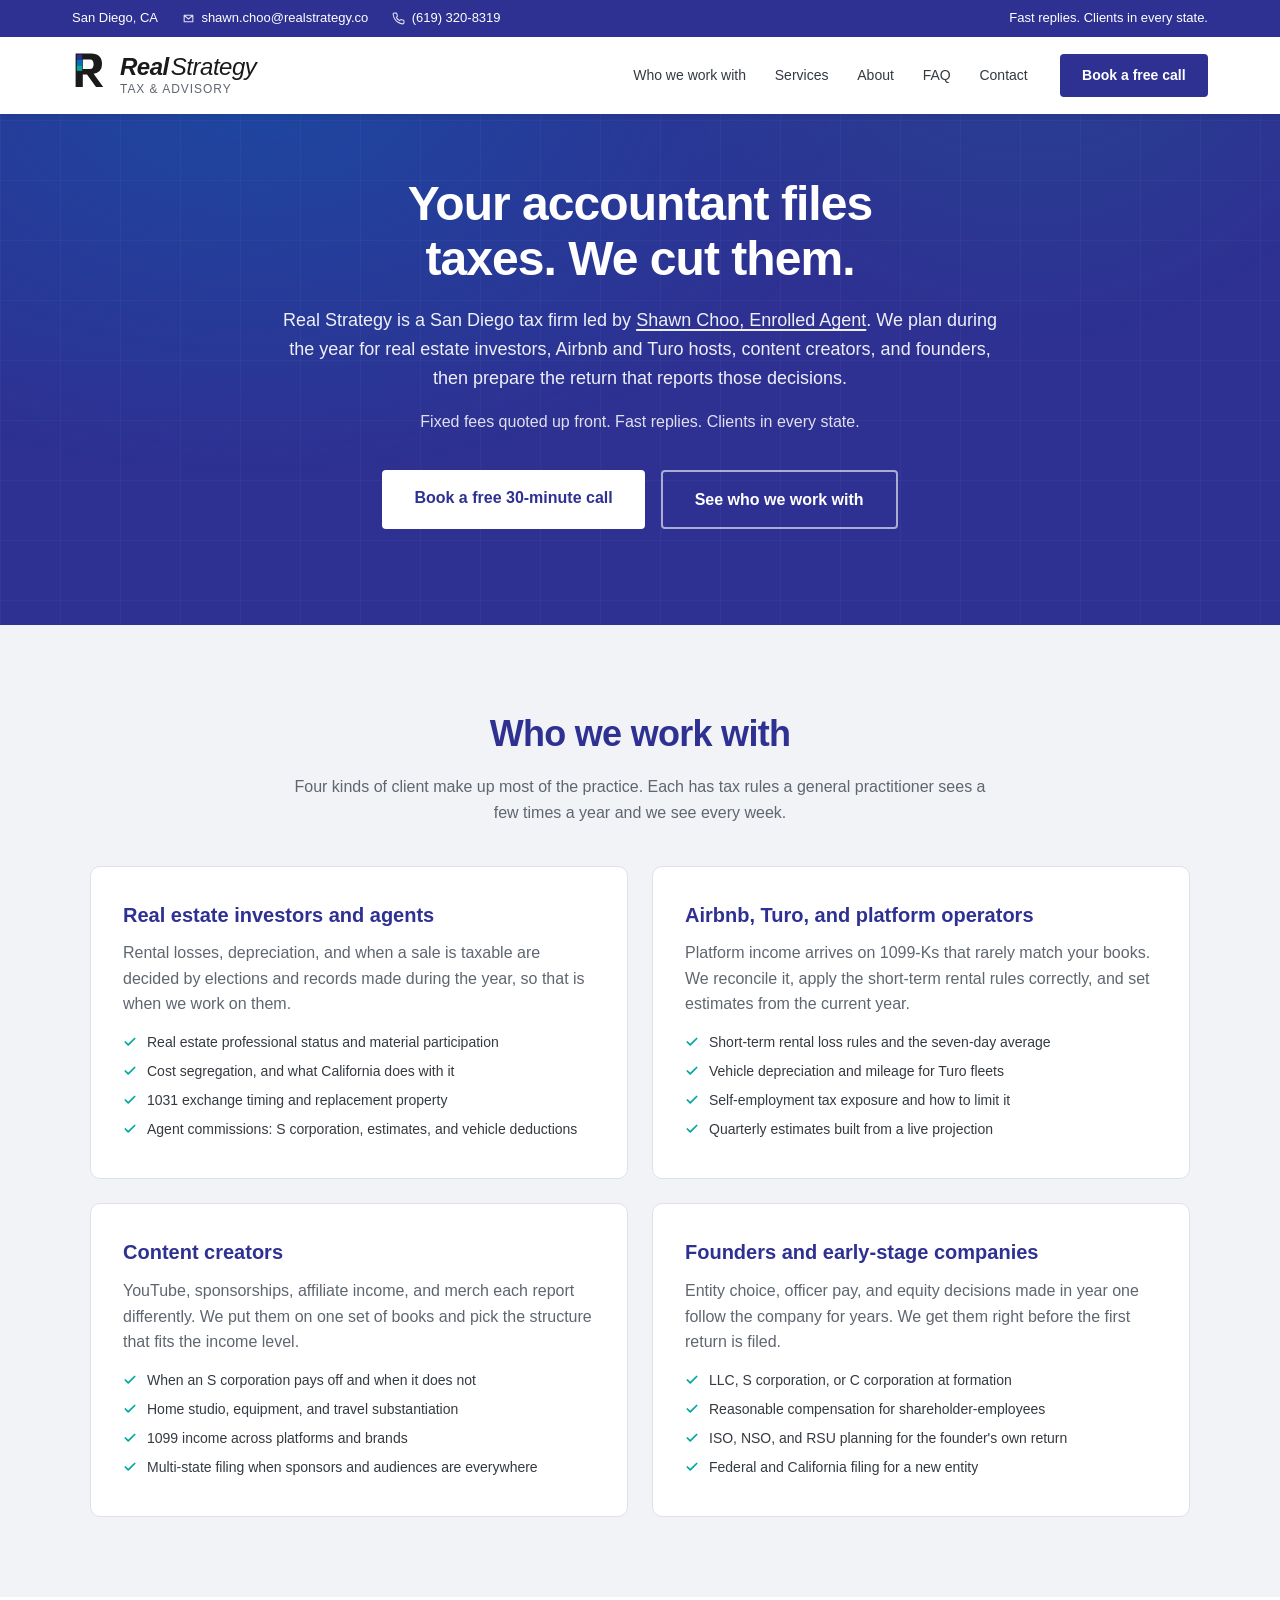
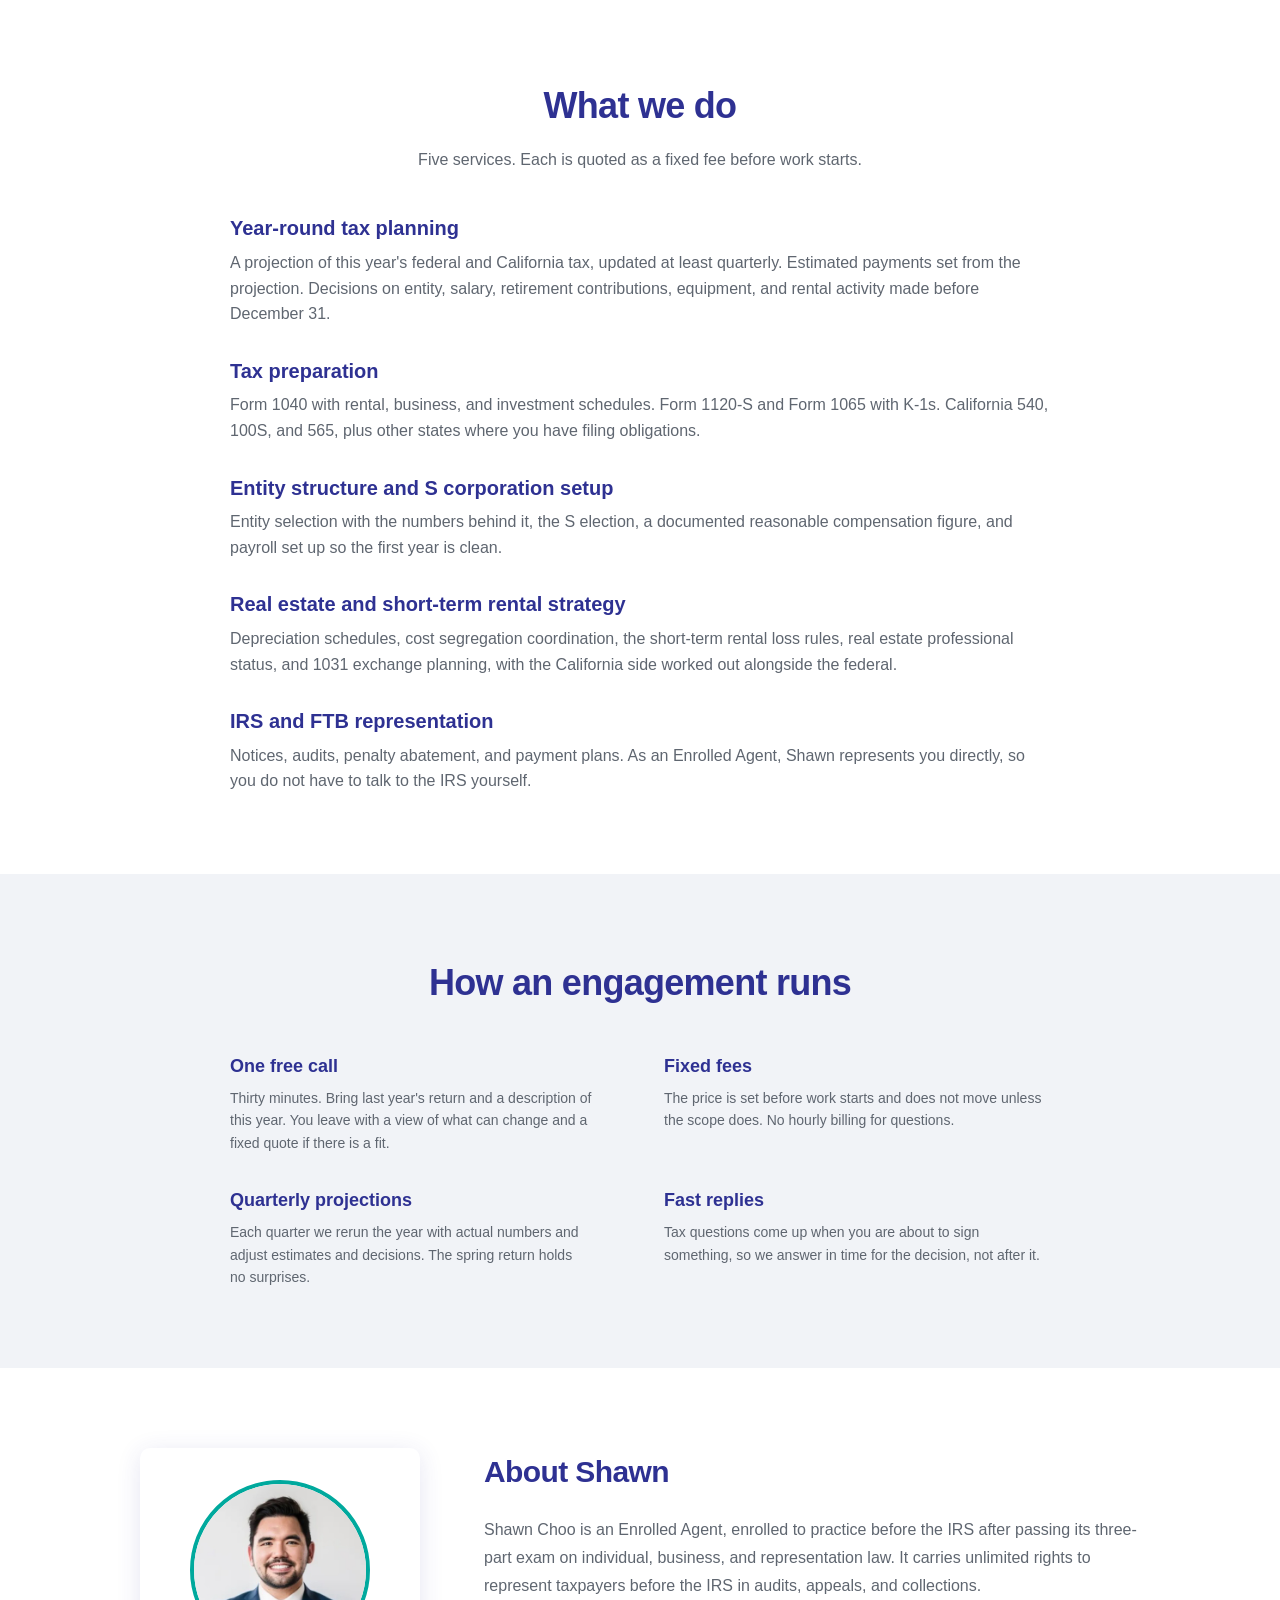
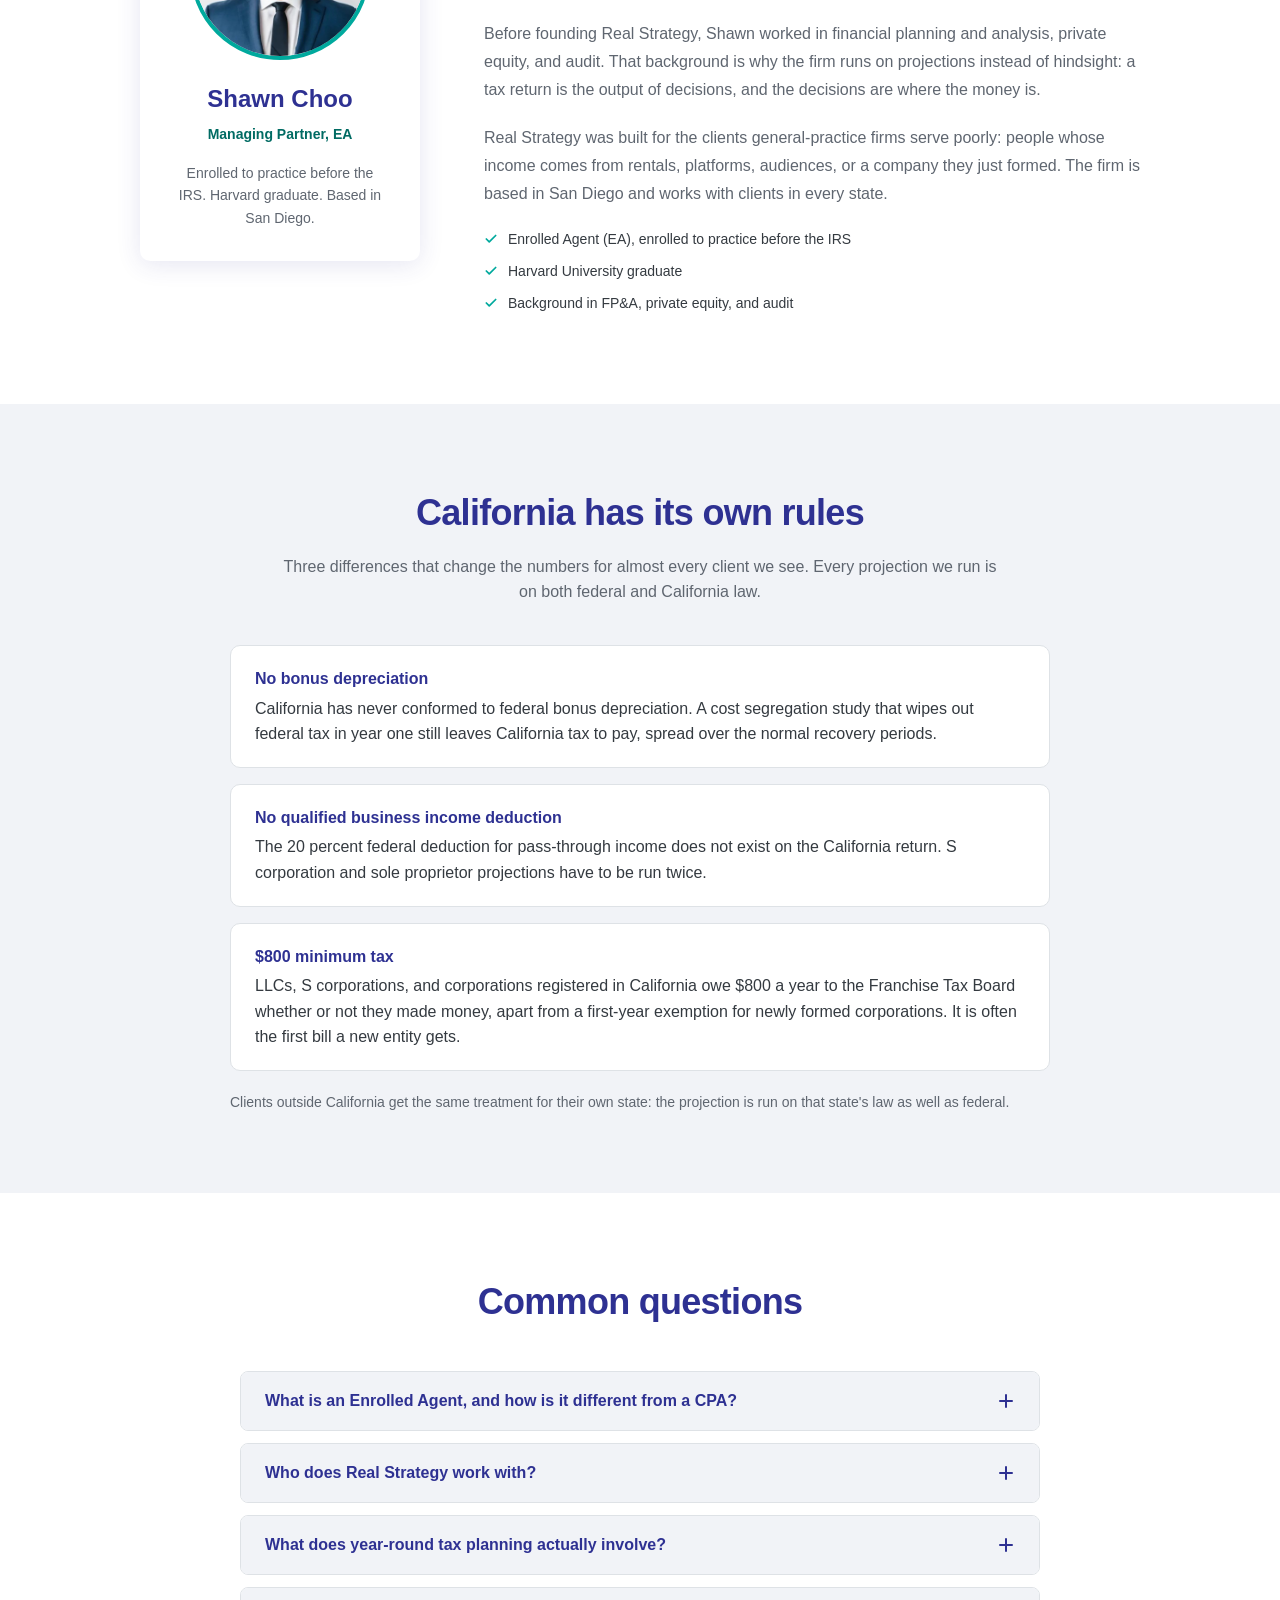
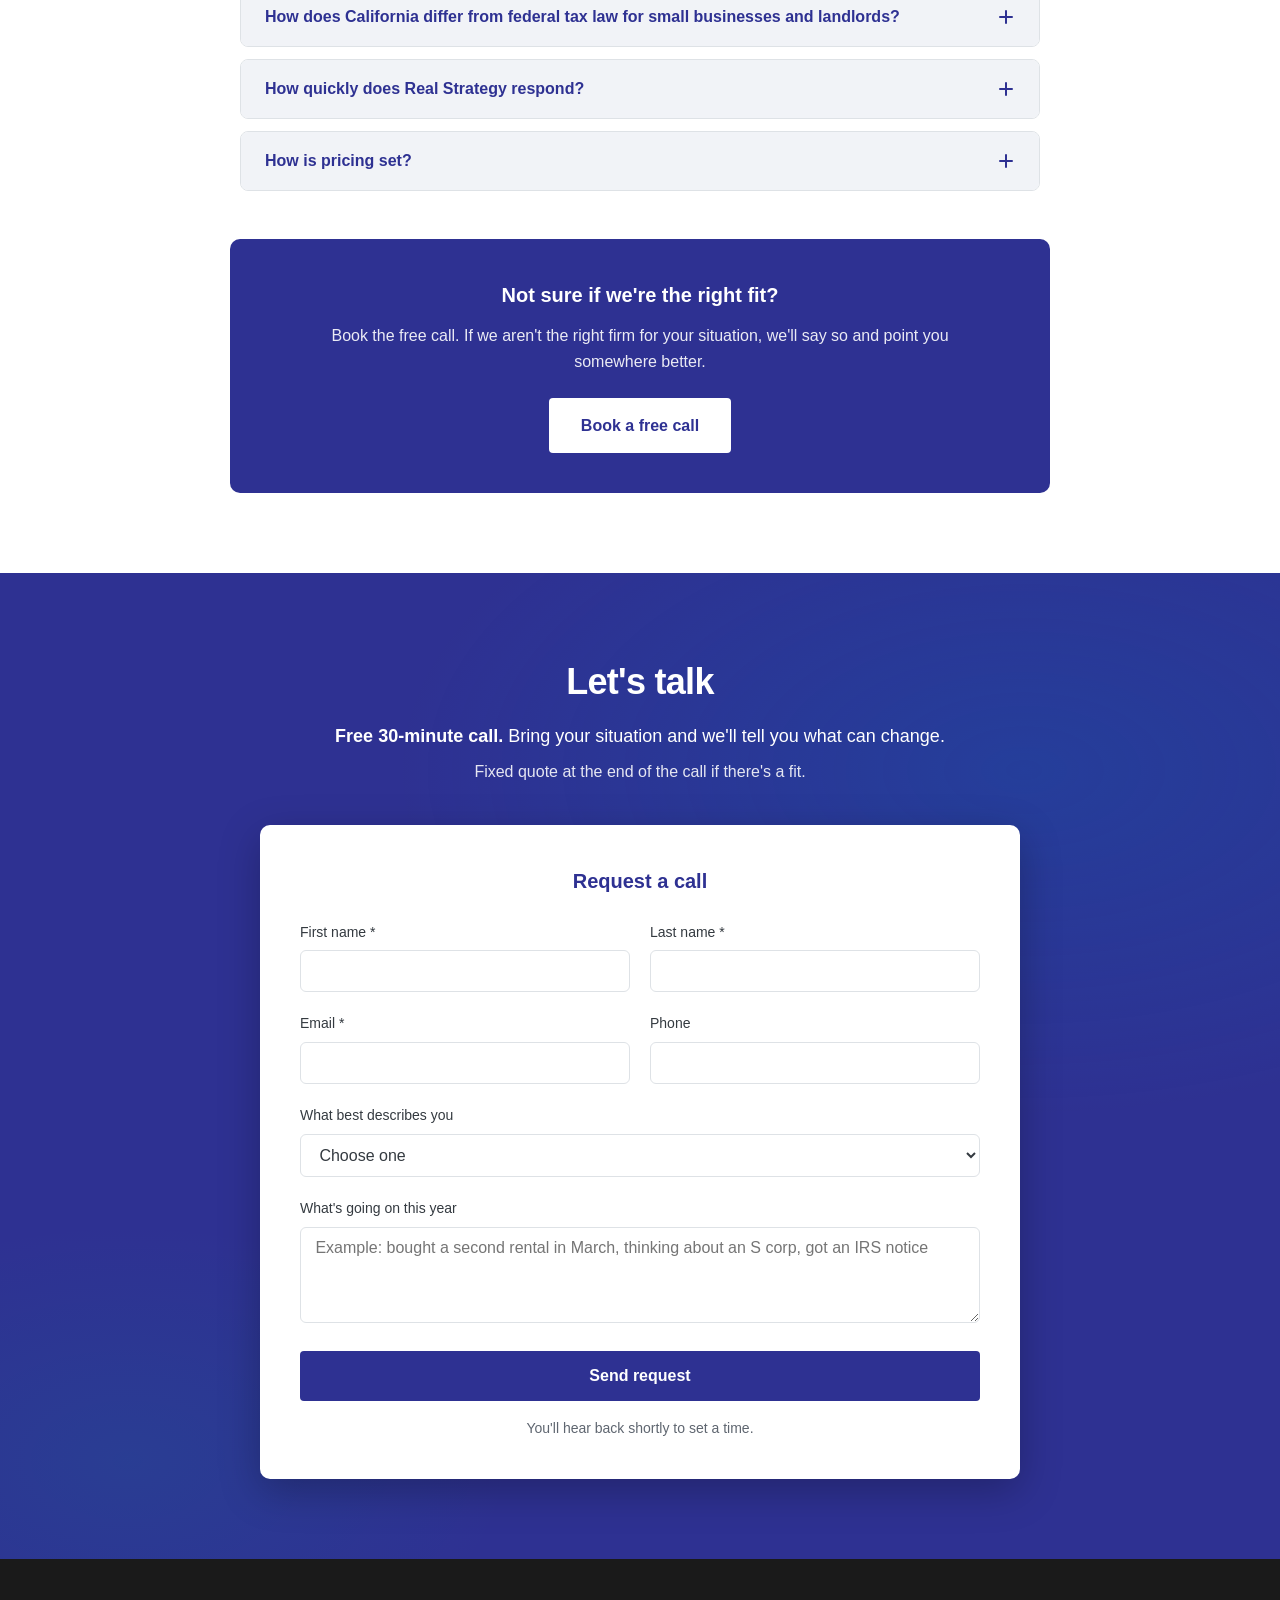
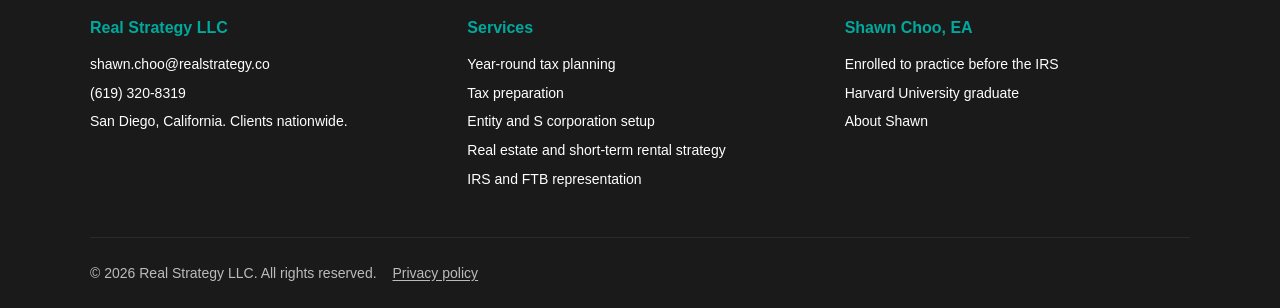
==== commit e56adfc7: "Self-hosted fonts, Circular 230 wording, softer response language, FAQ spacing, privacy link" ====
--- a/index.html
+++ b/index.html
@@ -22,9 +22,7 @@
     <meta name="twitter:title" content="Real Strategy | Tax Planning for Real Estate, Rental and Creator Businesses">
     <meta name="twitter:description" content="San Diego tax firm led by Shawn Choo, EA. Year-round planning and preparation for real estate investors, short-term rental hosts, content creators, and founders.">
     <meta name="twitter:image" content="https://www.realstrategy.co/Headshot.jfif">
-    <link rel="preconnect" href="https://fonts.googleapis.com">
-    <link rel="preconnect" href="https://fonts.gstatic.com" crossorigin>
-    <link href="https://fonts.googleapis.com/css2?family=Inter:wght@400;500;600&family=Poppins:wght@300;600;700;800&display=swap" rel="stylesheet">
+    <link rel="stylesheet" href="fonts.css">
     <script type="application/ld+json">
     {
       "@context": "https://schema.org",
@@ -76,7 +74,7 @@
           "alumniOf": { "@type": "CollegeOrUniversity", "name": "Harvard University" },
           "hasCredential": {
             "@type": "EducationalOccupationalCredential",
-            "credentialCategory": "Professional license",
+            "credentialCategory": "Enrolled to practice before the Internal Revenue Service",
             "name": "Enrolled Agent",
             "recognizedBy": { "@type": "GovernmentOrganization", "name": "Internal Revenue Service" }
           },
@@ -97,7 +95,7 @@
           "name": "Real Strategy | Tax Planning for Real Estate, Short-Term Rental and Creator Businesses",
           "isPartOf": { "@id": "https://www.realstrategy.co/#website" },
           "about": { "@id": "https://www.realstrategy.co/#organization" },
-          "dateModified": "2026-10-20",
+          "dateModified": "2026-10-21",
           "inLanguage": "en-US"
         },
         {
@@ -107,7 +105,7 @@
             {
               "@type": "Question",
               "name": "What is an Enrolled Agent, and how is it different from a CPA?",
-              "acceptedAnswer": { "@type": "Answer", "text": "An Enrolled Agent is a tax practitioner licensed by the IRS after passing a three-part exam on individual, business, and representation tax law. EAs can represent any taxpayer before the IRS on any matter. A CPA is a state-licensed accountant whose exam and license cover auditing and financial reporting as well as tax. Shawn Choo is an Enrolled Agent, so the firm's work is tax: planning, preparation, and representation." }
+              "acceptedAnswer": { "@type": "Answer", "text": "An Enrolled Agent is a tax practitioner enrolled to practice before the IRS after passing a three-part exam on individual, business, and representation tax law. EAs can represent any taxpayer before the IRS on any matter. A CPA is a state-licensed accountant whose exam and license cover auditing and financial reporting as well as tax. Shawn Choo is an Enrolled Agent, so the firm's work is tax: planning, preparation, and representation." }
             },
             {
               "@type": "Question",
@@ -127,7 +125,7 @@
             {
               "@type": "Question",
               "name": "How quickly does Real Strategy respond?",
-              "acceptedAnswer": { "@type": "Answer", "text": "Every client message gets a reply within one business day. That is the firm's standing commitment." }
+              "acceptedAnswer": { "@type": "Answer", "text": "Fast. Tax questions usually come up when a decision is about to be made, so the answer comes in time for the decision. Clients write or call directly; there is no ticket queue." }
             },
             {
               "@type": "Question",
@@ -290,7 +288,7 @@
         .faq-answer { display: grid; grid-template-rows: 0fr; transition: grid-template-rows 0.22s var(--ease-out); }
         .faq-item.open .faq-answer { grid-template-rows: 1fr; }
         .faq-answer-inner { overflow: hidden; min-height: 0; }
-        .faq-answer-inner p { color: var(--medium-gray); line-height: 1.65; margin: 0; padding: 0 1.5rem 1.25rem; }
+        .faq-answer-inner p { color: var(--medium-gray); line-height: 1.65; margin: 0; padding: 1.25rem 1.5rem 1.5rem; }
 
         .cta-banner { text-align: center; padding: 2.5rem; background: var(--navy); color: var(--white); border-radius: 10px; max-width: 820px; margin: 3rem auto 0; }
         .cta-banner h3 { margin-bottom: 0.75rem; font-size: var(--text-xl); font-weight: 600; }
@@ -328,6 +326,7 @@
         .footer a { color: inherit; text-decoration: none; transition: color 0.2s ease; }
         .footer a:hover { color: var(--teal); }
         .footer-bottom { border-top: 1px solid #333; padding-top: 1.5rem; font-size: var(--text-md); opacity: 0.7; }
+        .footer-bottom a { text-decoration: underline; margin-left: 0.75rem; }
 
         .sticky-cta { position: fixed; bottom: calc(1.5rem + env(safe-area-inset-bottom, 0px)); right: 1.5rem; background: var(--navy); color: var(--white); padding: 0.85rem 1.5rem; border-radius: 100px; font-family: var(--font-heading); font-weight: 600; font-size: var(--text-md); text-decoration: none; box-shadow: 0 10px 30px rgba(46,49,146,0.35), 0 4px 10px rgba(0,0,0,0.1); display: inline-flex; align-items: center; gap: 0.5rem; opacity: 0; transform: translateY(20px) scale(0.95); transition: opacity 0.3s var(--ease-out), transform 0.3s var(--ease-out), background-color 0.2s ease; pointer-events: none; z-index: 900; white-space: nowrap; }
         .sticky-cta.visible { opacity: 1; transform: translateY(0) scale(1); pointer-events: auto; }
@@ -389,7 +388,7 @@
                         (619) 320-8319
                     </a>
                 </div>
-                <div>Replies within one business day. Clients in every state.</div>
+                <div>Fast replies. Clients in every state.</div>
             </div>
         </div>
         <div class="header-main">
@@ -442,7 +441,7 @@
         <div class="container">
             <h1 class="reveal">Your accountant files taxes. We cut them.</h1>
             <p class="lead reveal reveal-delay-1">Real Strategy is a San Diego tax firm led by <a href="#about">Shawn Choo, Enrolled Agent</a>. We plan during the year for real estate investors, Airbnb and Turo hosts, content creators, and founders, then prepare the return that reports those decisions.</p>
-            <p class="sub reveal reveal-delay-2">Fixed fees quoted up front. Every message answered within one business day. Clients in every state.</p>
+            <p class="sub reveal reveal-delay-2">Fixed fees quoted up front. Fast replies. Clients in every state.</p>
             <div class="hero-buttons reveal reveal-delay-2">
                 <a href="#contact" class="btn-primary">Book a free 30-minute call</a>
                 <a href="#clients" class="btn-secondary">See who we work with</a>
@@ -487,7 +486,7 @@
                 <div><h3>One free call</h3><p>Thirty minutes. Bring last year's return and a description of this year. You leave with a view of what can change and a fixed quote if there is a fit.</p></div>
                 <div><h3>Fixed fees</h3><p>The price is set before work starts and does not move unless the scope does. No hourly billing for questions.</p></div>
                 <div><h3>Quarterly projections</h3><p>Each quarter we rerun the year with actual numbers and adjust estimates and decisions. The spring return holds no surprises.</p></div>
-                <div><h3>One business day</h3><p>Every message gets a reply within one business day. Tax questions come up when you are about to sign something, so the answer has to come before you sign.</p></div>
+                <div><h3>Fast replies</h3><p>Tax questions come up when you are about to sign something, so we answer in time for the decision, not after it.</p></div>
             </div>
         </div>
     </section>
@@ -499,15 +498,15 @@
                     <img src="Headshot.jfif" alt="Shawn Choo, Enrolled Agent and Managing Partner of Real Strategy" class="profile-image" width="180" height="180">
                     <h3>Shawn Choo</h3>
                     <div class="profile-title">Managing Partner, EA</div>
-                    <p>Enrolled Agent, licensed by the IRS. Harvard graduate. Based in San Diego.</p>
+                    <p>Enrolled to practice before the IRS. Harvard graduate. Based in San Diego.</p>
                 </div>
                 <div class="about-text reveal reveal-delay-1">
                     <h2 id="about-heading">About Shawn</h2>
-                    <p>Shawn Choo is an Enrolled Agent, the credential the IRS issues to tax practitioners who pass its three-part exam on individual, business, and representation law. It carries unlimited rights to represent taxpayers before the IRS in audits, appeals, and collections.</p>
+                    <p>Shawn Choo is an Enrolled Agent, enrolled to practice before the IRS after passing its three-part exam on individual, business, and representation law. It carries unlimited rights to represent taxpayers before the IRS in audits, appeals, and collections.</p>
                     <p>Before founding Real Strategy, Shawn worked in financial planning and analysis, private equity, and audit. That background is why the firm runs on projections instead of hindsight: a tax return is the output of decisions, and the decisions are where the money is.</p>
                     <p>Real Strategy was built for the clients general-practice firms serve poorly: people whose income comes from rentals, platforms, audiences, or a company they just formed. The firm is based in San Diego and works with clients in every state.</p>
                     <ul>
-                        <li>Enrolled Agent (EA), licensed by the IRS</li>
+                        <li>Enrolled Agent (EA), enrolled to practice before the IRS</li>
                         <li>Harvard University graduate</li>
                         <li>Background in FP&amp;A, private equity, and audit</li>
                     </ul>
@@ -534,11 +533,11 @@
         <div class="container">
             <div class="section-header reveal"><h2 id="faq-heading">Common questions</h2></div>
             <div class="faq-list">
-                <div class="faq-item reveal"><button class="faq-question" aria-expanded="false" aria-controls="faq-1-panel" id="faq-1-btn">What is an Enrolled Agent, and how is it different from a CPA?<span class="faq-icon" aria-hidden="true"></span></button><div class="faq-answer" id="faq-1-panel" role="region" aria-labelledby="faq-1-btn"><div class="faq-answer-inner"><p>An Enrolled Agent is a tax practitioner licensed by the IRS after passing a three-part exam on individual, business, and representation tax law. EAs can represent any taxpayer before the IRS on any matter. A CPA is a state-licensed accountant whose exam and license cover auditing and financial reporting as well as tax. Shawn is an Enrolled Agent, so the firm's work is tax: planning, preparation, and representation.</p></div></div></div>
+                <div class="faq-item reveal"><button class="faq-question" aria-expanded="false" aria-controls="faq-1-panel" id="faq-1-btn">What is an Enrolled Agent, and how is it different from a CPA?<span class="faq-icon" aria-hidden="true"></span></button><div class="faq-answer" id="faq-1-panel" role="region" aria-labelledby="faq-1-btn"><div class="faq-answer-inner"><p>An Enrolled Agent is a tax practitioner enrolled to practice before the IRS after passing a three-part exam on individual, business, and representation tax law. EAs can represent any taxpayer before the IRS on any matter. A CPA is a state-licensed accountant whose exam and license cover auditing and financial reporting as well as tax. Shawn is an Enrolled Agent, so the firm's work is tax: planning, preparation, and representation.</p></div></div></div>
                 <div class="faq-item reveal"><button class="faq-question" aria-expanded="false" aria-controls="faq-2-panel" id="faq-2-btn">Who does Real Strategy work with?<span class="faq-icon" aria-hidden="true"></span></button><div class="faq-answer" id="faq-2-panel" role="region" aria-labelledby="faq-2-btn"><div class="faq-answer-inner"><p>Real estate investors and agents, Airbnb, Turo, and other platform-economy operators, content creators with income from multiple platforms, and early-stage founders. The firm is based in San Diego and works with clients in any state.</p></div></div></div>
                 <div class="faq-item reveal"><button class="faq-question" aria-expanded="false" aria-controls="faq-3-panel" id="faq-3-btn">What does year-round tax planning actually involve?<span class="faq-icon" aria-hidden="true"></span></button><div class="faq-answer" id="faq-3-panel" role="region" aria-labelledby="faq-3-btn"><div class="faq-answer-inner"><p>A projection of the current year's tax at least quarterly, estimated payments set from that projection instead of last year's number, and decisions made before December 31 on entity structure, officer salary, retirement contributions, equipment purchases, and rental activity. The return in spring reports choices already made.</p></div></div></div>
                 <div class="faq-item reveal"><button class="faq-question" aria-expanded="false" aria-controls="faq-4-panel" id="faq-4-btn">How does California differ from federal tax law for small businesses and landlords?<span class="faq-icon" aria-hidden="true"></span></button><div class="faq-answer" id="faq-4-panel" role="region" aria-labelledby="faq-4-btn"><div class="faq-answer-inner"><p>California does not allow federal bonus depreciation, does not allow the 20 percent qualified business income deduction, and charges LLCs, S corporations, and corporations an $800 minimum annual tax. We prepare every projection on both federal and California law so the state side is never a surprise.</p></div></div></div>
-                <div class="faq-item reveal"><button class="faq-question" aria-expanded="false" aria-controls="faq-5-panel" id="faq-5-btn">How quickly does Real Strategy respond?<span class="faq-icon" aria-hidden="true"></span></button><div class="faq-answer" id="faq-5-panel" role="region" aria-labelledby="faq-5-btn"><div class="faq-answer-inner"><p>Every client message gets a reply within one business day. That is the firm's standing commitment.</p></div></div></div>
+                <div class="faq-item reveal"><button class="faq-question" aria-expanded="false" aria-controls="faq-5-panel" id="faq-5-btn">How quickly does Real Strategy respond?<span class="faq-icon" aria-hidden="true"></span></button><div class="faq-answer" id="faq-5-panel" role="region" aria-labelledby="faq-5-btn"><div class="faq-answer-inner"><p>Fast. Tax questions usually come up when a decision is about to be made, so the answer comes in time for the decision. Clients write or call directly; there is no ticket queue.</p></div></div></div>
                 <div class="faq-item reveal"><button class="faq-question" aria-expanded="false" aria-controls="faq-6-panel" id="faq-6-btn">How is pricing set?<span class="faq-icon" aria-hidden="true"></span></button><div class="faq-answer" id="faq-6-panel" role="region" aria-labelledby="faq-6-btn"><div class="faq-answer-inner"><p>Fixed fees quoted before work starts, based on the scope of the engagement. There are no hourly surprises and no charge for the initial call.</p></div></div></div>
             </div>
             <div class="cta-banner reveal"><h3>Not sure if we're the right fit?</h3><p>Book the free call. If we aren't the right firm for your situation, we'll say so and point you somewhere better.</p><a href="#contact" class="btn-primary">Book a free call</a></div>
@@ -567,12 +566,12 @@
                 </div>
                 <div class="form-group"><label for="message">What's going on this year</label><textarea id="message" name="message" rows="4" placeholder="Example: bought a second rental in March, thinking about an S corp, got an IRS notice"></textarea></div>
                 <button type="submit" class="btn-primary" style="width:100%;padding:1rem;">Send request</button>
-                <p class="form-foot-note">You'll hear back within one business day to set a time.</p>
+                <p class="form-foot-note">You'll hear back shortly to set a time.</p>
             </form>
             <div class="form-success" id="formSuccess" role="status" aria-live="polite">
                 <div class="form-success-icon" aria-hidden="true"><svg viewBox="0 0 24 24" fill="none" stroke="currentColor" stroke-width="2" stroke-linecap="round" stroke-linejoin="round"><circle cx="12" cy="12" r="10"/><path d="M8 12.5l3 3 5-6"/></svg></div>
                 <h4>Request received</h4>
-                <p>Your email app is opening with the message addressed to shawn.choo@realstrategy.co. Send it and you'll hear back within one business day.</p>
+                <p>Your email app is opening with the message addressed to shawn.choo@realstrategy.co. Send it and you'll hear back shortly.</p>
             </div>
         </div>
     </section>
@@ -603,13 +602,13 @@
                 </div>
                 <div class="footer-col">
                     <h4>Shawn Choo, EA</h4>
-                    <p>Enrolled Agent, licensed by the IRS</p>
+                    <p>Enrolled to practice before the IRS</p>
                     <p>Harvard University graduate</p>
                     <p><a href="#about">About Shawn</a></p>
                 </div>
             </div>
             <div class="footer-bottom">
-                <p>&copy; 2026 Real Strategy LLC. All rights reserved.</p>
+                <p>&copy; 2026 Real Strategy LLC. All rights reserved. <a href="privacy.html">Privacy policy</a></p>
             </div>
         </div>
     </footer>
